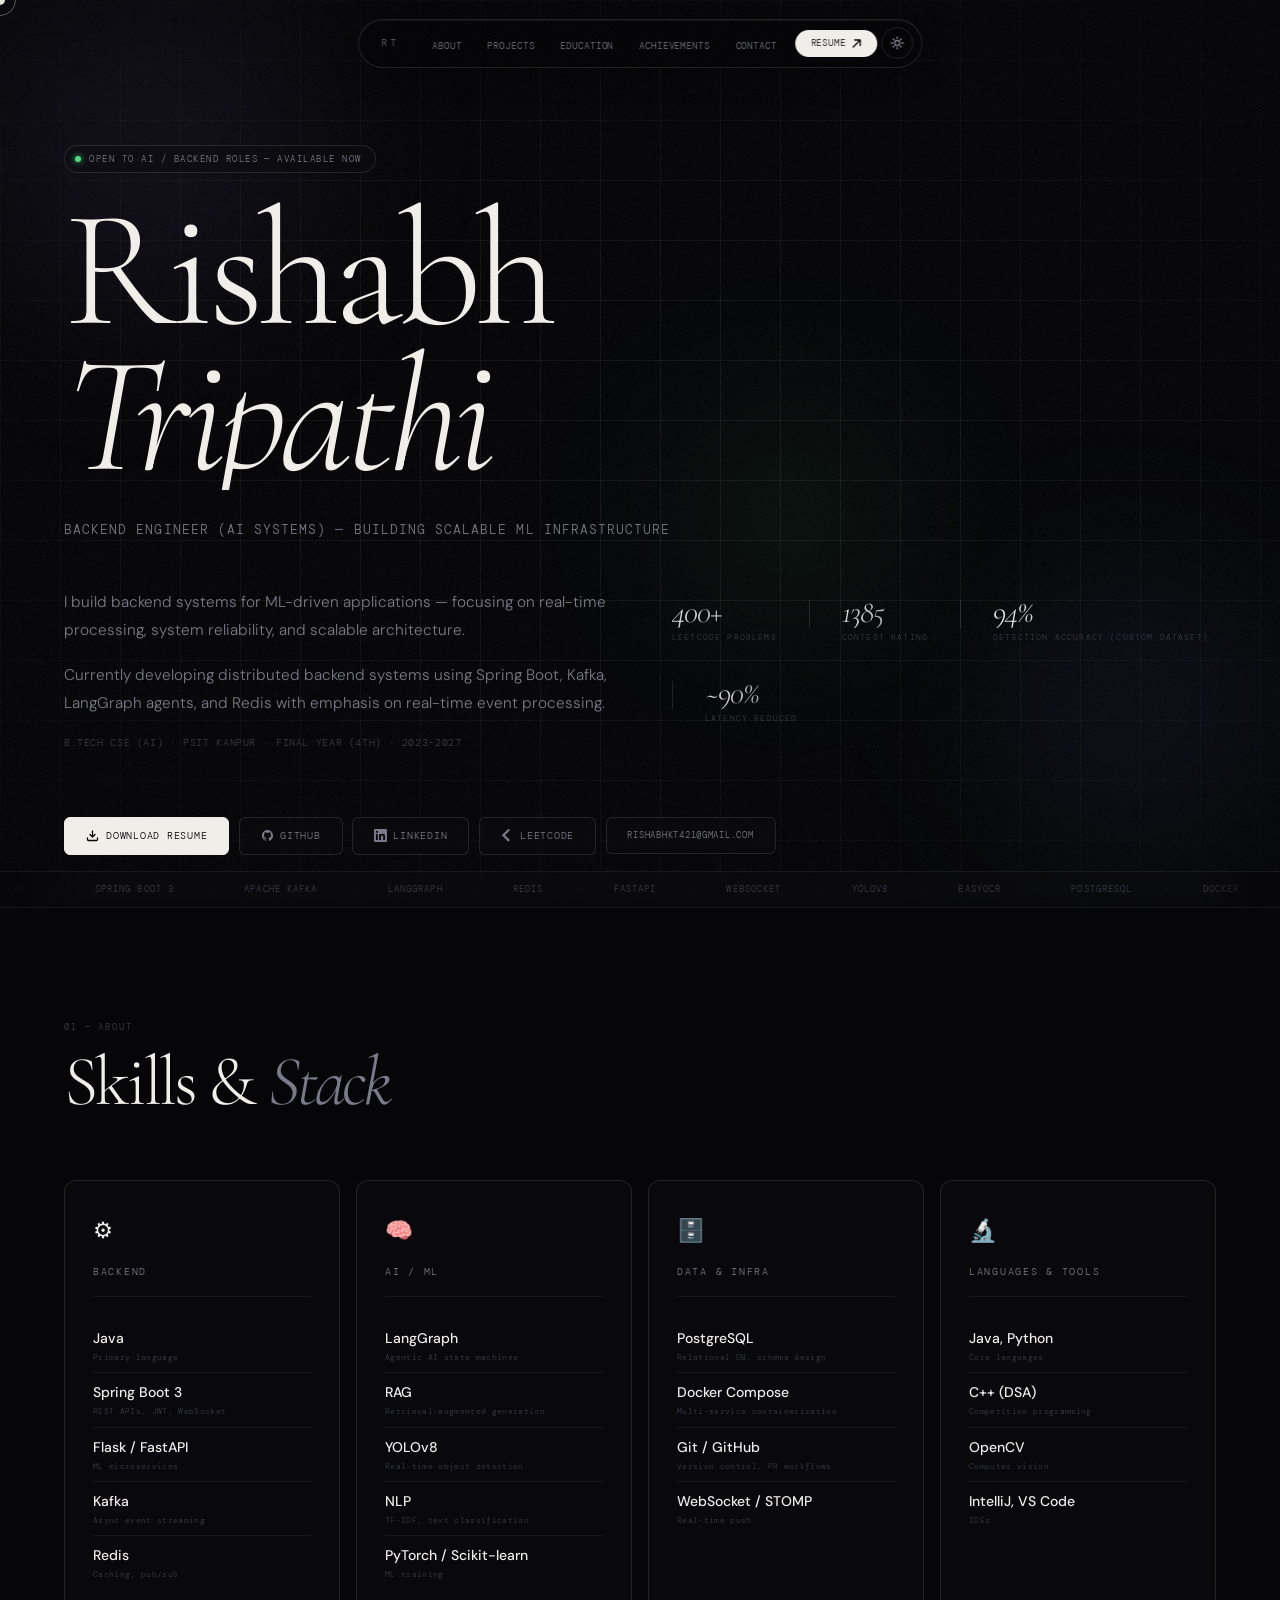
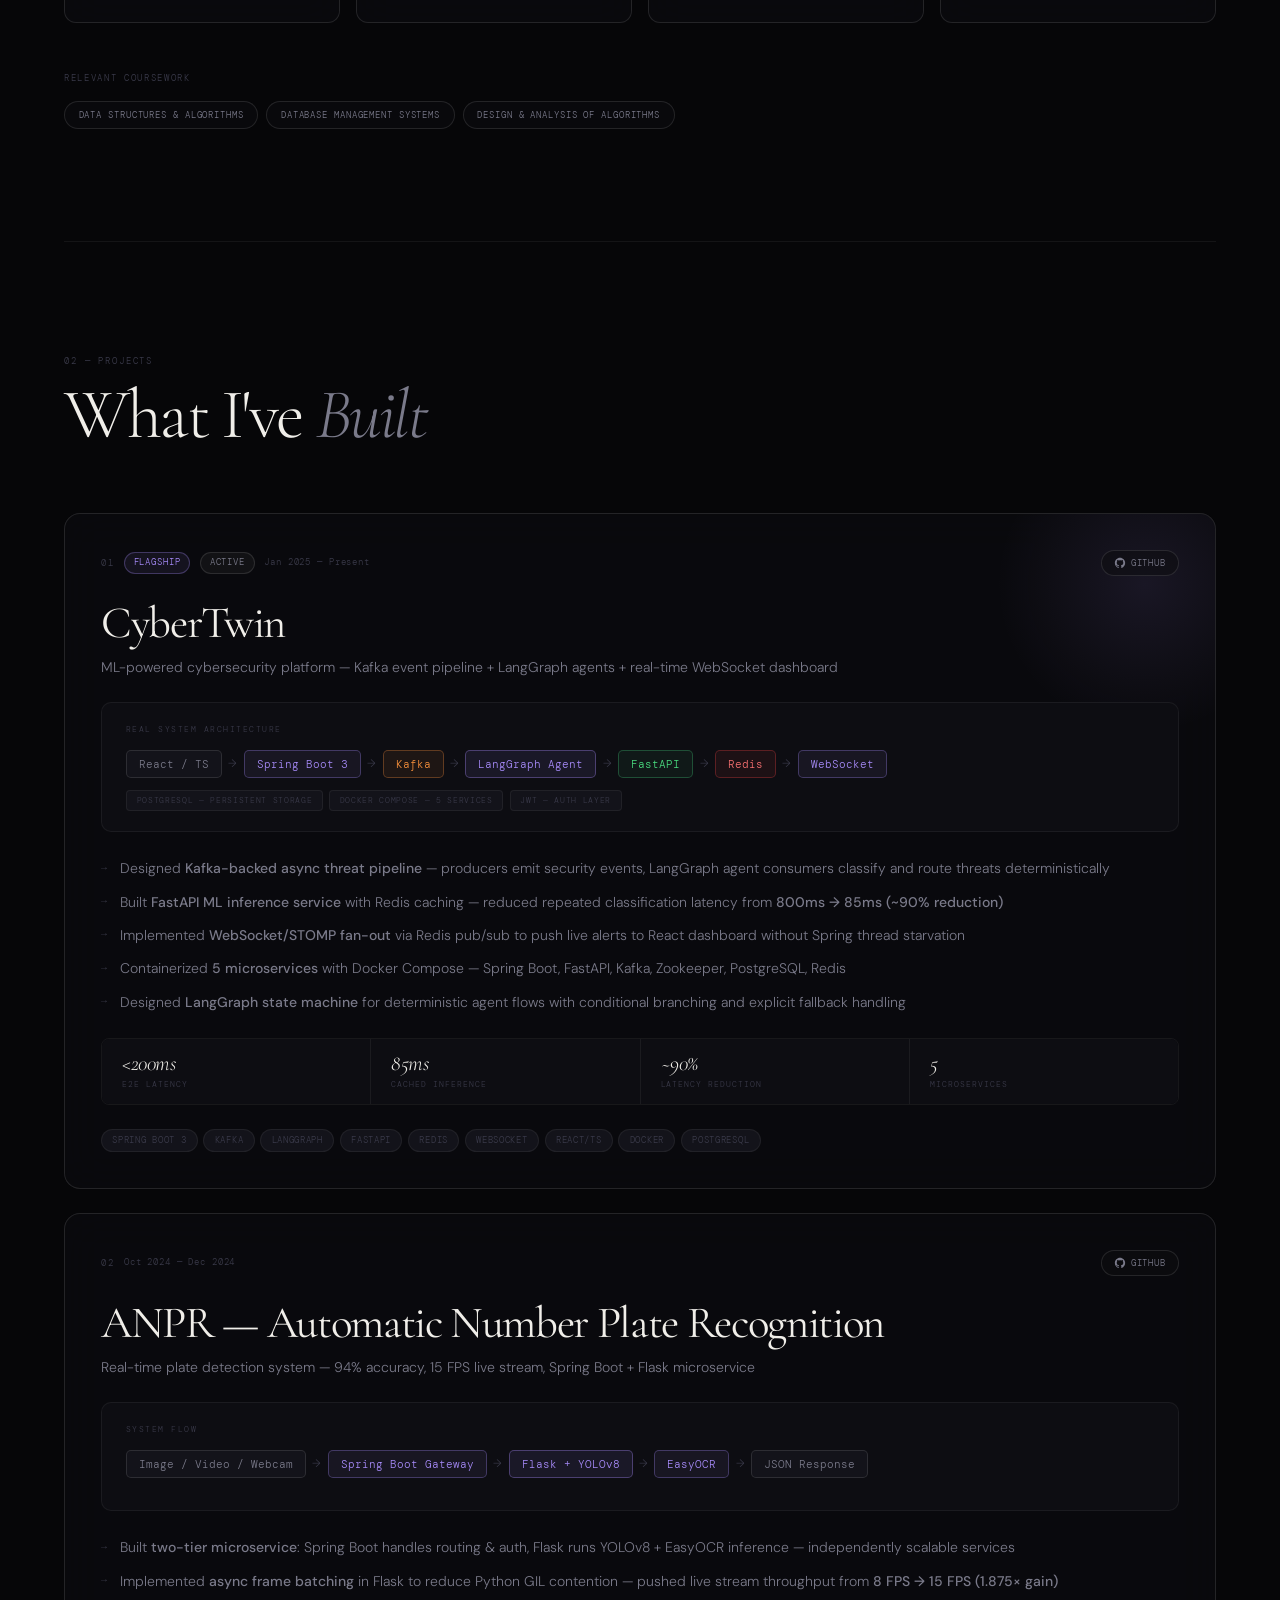
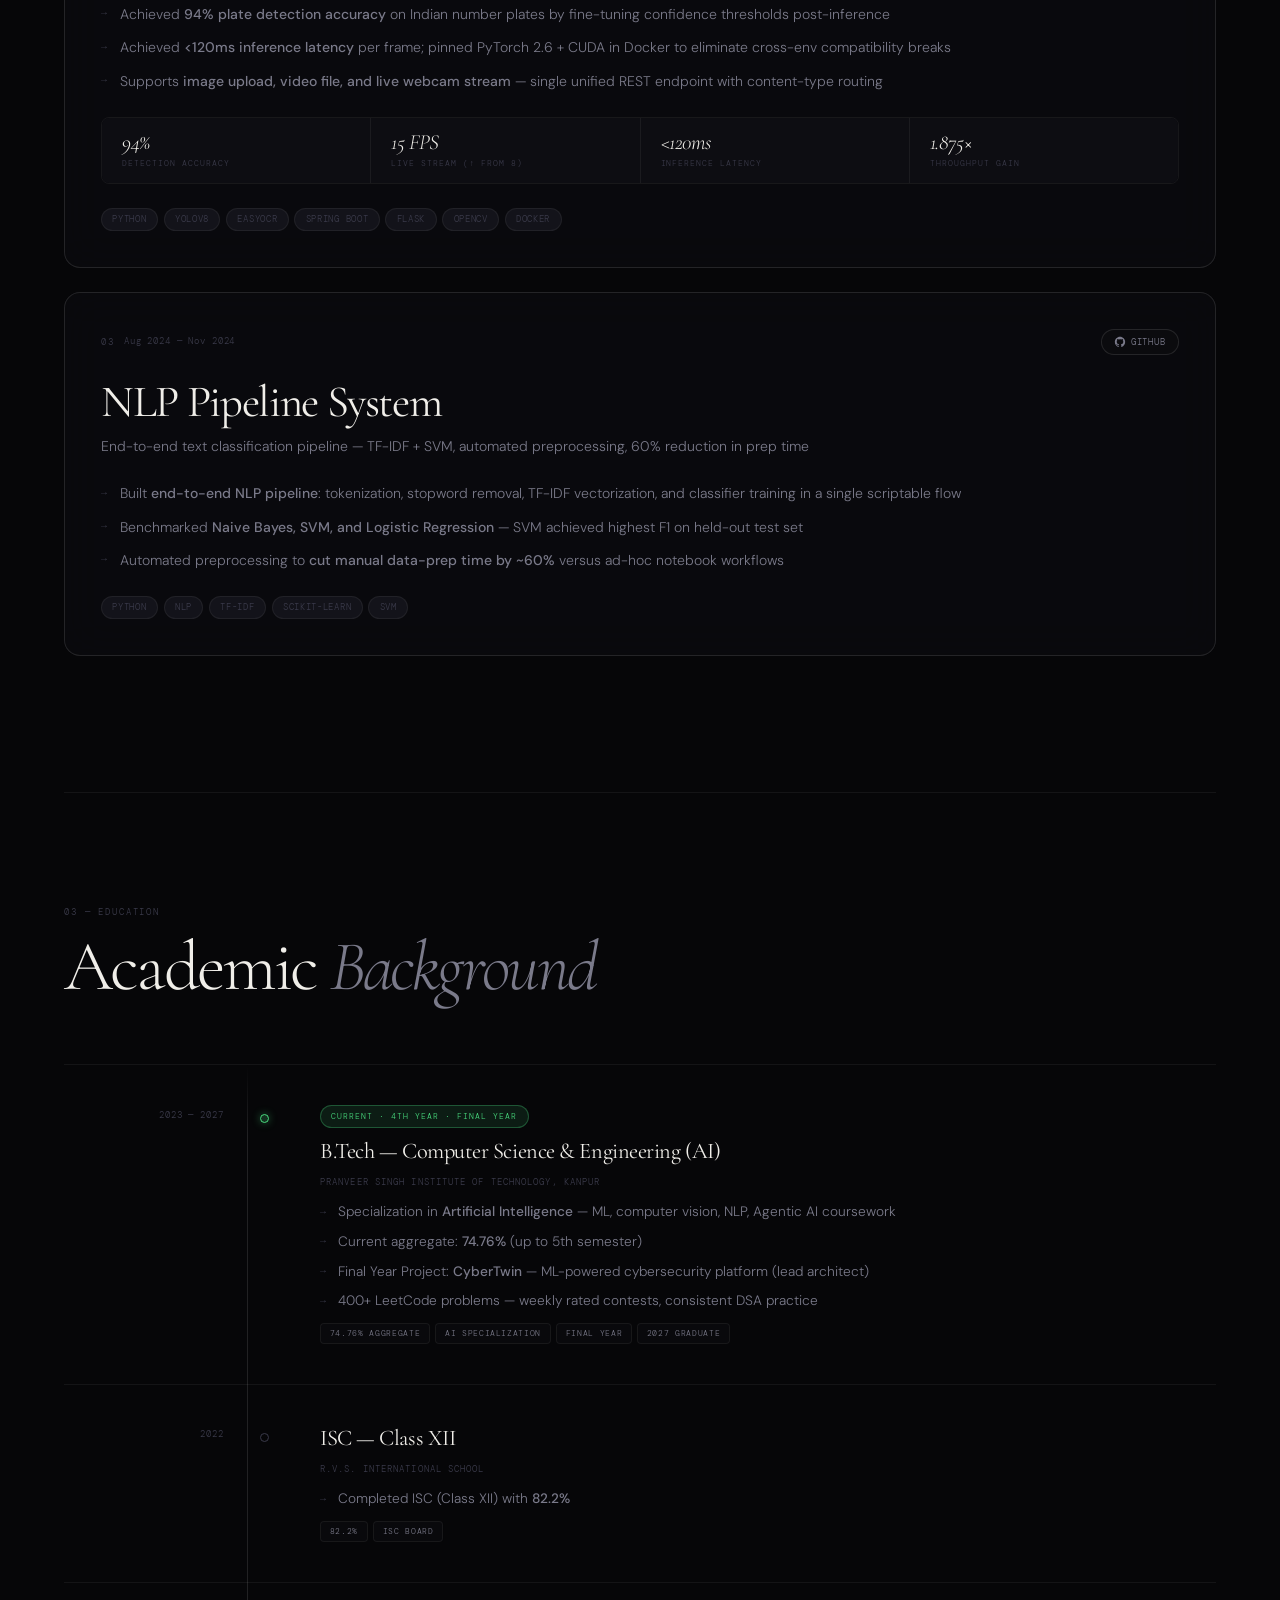
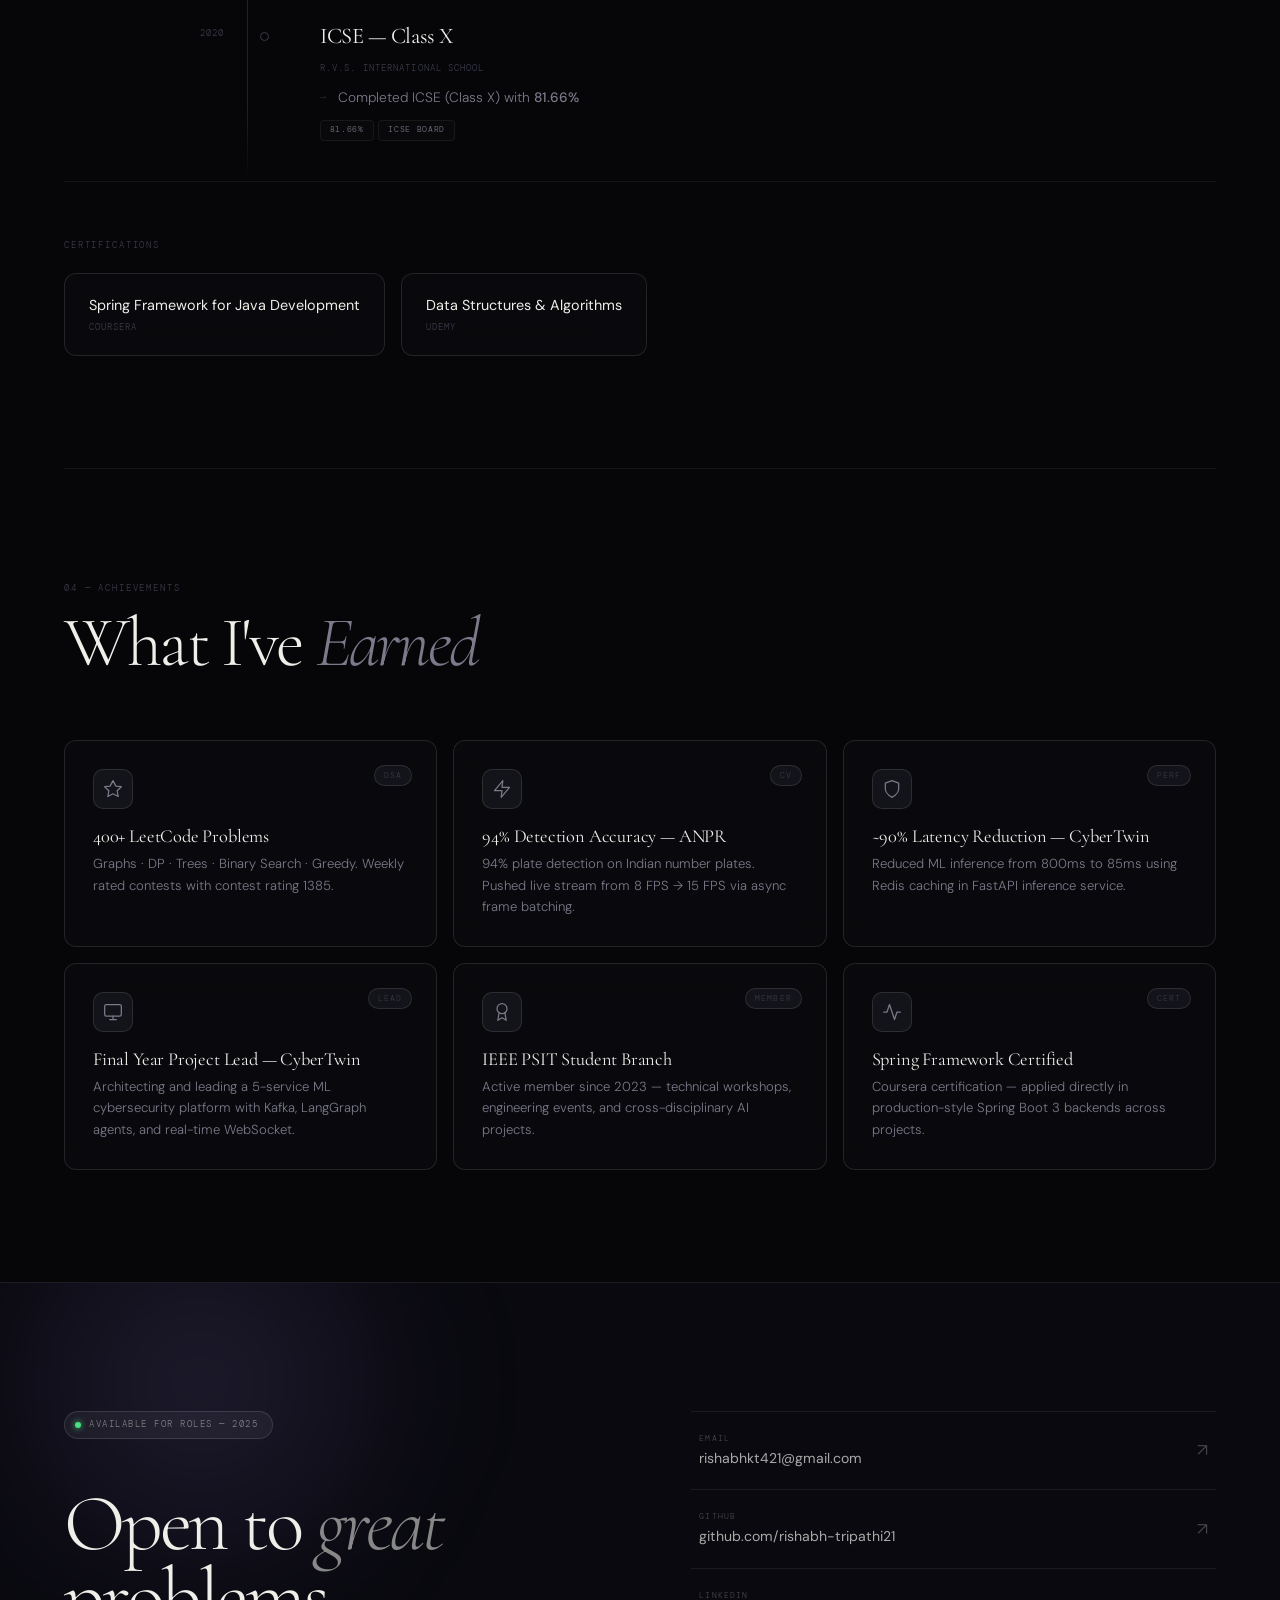
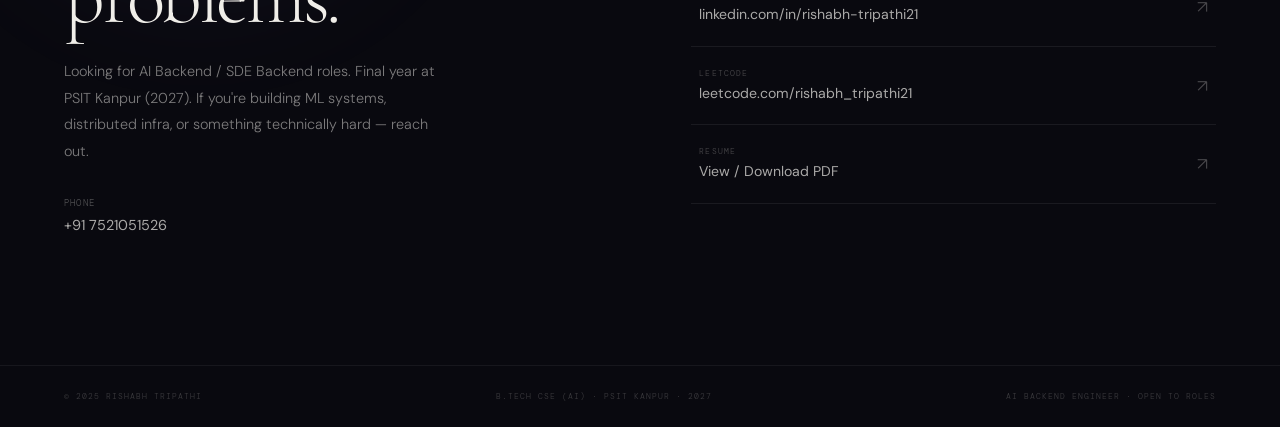
==== index.html @ 97be9368 "Add portfolio website files" ====
<!DOCTYPE html>
<html lang="en" data-theme="dark">
<head>
  <meta charset="UTF-8"/>
  <meta name="viewport" content="width=device-width, initial-scale=1.0"/>
  <meta name="description" content="Rishabh Tripathi — AI & Backend Engineer. Spring Boot · Kafka · LangGraph · Computer Vision. PSIT Kanpur 2027."/>
  <title>Rishabh Tripathi — AI Backend Engineer</title>
  <link rel="preconnect" href="https://fonts.googleapis.com"/>
  <link href="https://fonts.googleapis.com/css2?family=Cormorant+Garamond:ital,wght@0,300;0,400;0,600;1,300;1,400&family=DM+Mono:ital,wght@0,300;0,400;1,300&family=DM+Sans:wght@300;400;500&display=swap" rel="stylesheet"/>
  <script>
    const savedTheme = localStorage.getItem('rt-theme');
    if (savedTheme) {
      document.documentElement.dataset.theme = savedTheme;
    } else {
      document.documentElement.dataset.theme = 'dark';
    }
  </script>
  <link rel="stylesheet" href="style.css"/>
</head>
<body>

  <!-- CURSOR -->
  <div id="cursor"></div>
  <div id="cursor-trail"></div>

  <!-- PROGRESS -->
  <div id="prog"></div>

  <!-- NOISE OVERLAY -->
  <canvas id="noise" aria-hidden="true"></canvas>

  <!-- NAV -->
  <nav id="nav">
    <a href="#hero" class="nav-logo">RT</a>
    <ul class="nav-links">
      <li><a href="#about">About</a></li>
      <li><a href="#projects">Projects</a></li>
      <li><a href="#education">Education</a></li>
      <li><a href="#achievements">Achievements</a></li>
      <li><a href="#contact">Contact</a></li>
    </ul>
    <div class="nav-end">
      <a href="2301641520146_Rishabh_Tripathi.pdf" target="_blank" class="btn-resume">
        Resume
        <svg width="9" height="9" viewBox="0 0 9 9" fill="none"><path d="M1 8L8 1M8 1H2.5M8 1V6.5" stroke="currentColor" stroke-width="1.3" stroke-linecap="round"/></svg>
      </a>
      <button id="themeBtn" class="theme-btn" aria-label="Toggle theme">
        <svg class="sun" width="14" height="14" viewBox="0 0 14 14" fill="none"><circle cx="7" cy="7" r="2.5" stroke="currentColor" stroke-width="1.3"/><path d="M7 1v1.5M7 11.5V13M1 7h1.5M11.5 7H13M2.93 2.93l1.06 1.06M10.01 10.01l1.06 1.06M11.07 2.93l-1.06 1.06M3.99 10.01l-1.06 1.06" stroke="currentColor" stroke-width="1.3" stroke-linecap="round"/></svg>
        <svg class="moon" width="13" height="13" viewBox="0 0 13 13" fill="none"><path d="M11.5 7A5.5 5.5 0 1 1 6 1.5a4 4 0 0 0 5.5 5.5z" stroke="currentColor" stroke-width="1.3" stroke-linejoin="round"/></svg>
      </button>
      <button id="menuBtn" class="menu-btn" aria-label="Toggle menu" aria-expanded="false">
        <span class="bar"></span>
        <span class="bar"></span>
      </button>
    </div>
  </nav>

  <!-- MOBILE MENU OVERLAY -->
  <div id="mobileMenu" class="mobile-menu" aria-hidden="true">
    <div class="mm-inner">
      <a href="#about"        class="mm-link"><span class="mm-num">01</span>About</a>
      <a href="#projects"     class="mm-link"><span class="mm-num">02</span>Projects</a>
      <a href="#education"    class="mm-link"><span class="mm-num">03</span>Education</a>
      <a href="#achievements" class="mm-link"><span class="mm-num">04</span>Achievements</a>
      <a href="#contact"      class="mm-link"><span class="mm-num">05</span>Contact</a>
      <a href="2301641520146_Rishabh_Tripathi.pdf" target="_blank" class="mm-resume">
        Download Resume ↗
      </a>
    </div>
  </div>

  <!-- ══ HERO ══ -->
  <section id="hero">
    <div class="hero-bg-grid" aria-hidden="true"></div>
    <div class="hero-orb orb-1" aria-hidden="true"></div>
    <div class="hero-orb orb-2" aria-hidden="true"></div>
    <div class="hero-orb orb-3" aria-hidden="true"></div>

    <div class="hero-inner">
      <div class="hero-identity rv">
        <div class="avail-pill">
          <span class="avail-dot"></span>
          Open to AI / Backend roles — Available Now
        </div>
        <h1>
          <span class="h1-first">Rishabh</span>
          <em>Tripathi</em>
        </h1>
        <p class="hero-title-line">Backend Engineer (AI Systems) — Building Scalable ML Infrastructure</p>
      </div>

      <div class="hero-split rv">
        <div class="hero-statement-wrap">
          <p class="hero-statement">I build backend systems for ML-driven applications — focusing on real-time processing, system reliability, and scalable architecture.
          </p>
          <p class="hero-statement">Currently developing distributed backend systems using Spring Boot, Kafka, LangGraph agents, and Redis with emphasis on real-time event processing.</p>
          <p class="hero-statement muted">B.Tech CSE (AI) · PSIT Kanpur · Final Year (4th) · 2023–2027</p>
        </div>
        <div class="hero-proofs">
          <div class="proof-item rv" data-delay="0">
            <span class="proof-n" data-to="400" data-sfx="+">0</span>
            <span class="proof-l">LeetCode Problems</span>
          </div>
          <div class="proof-div"></div>
          <div class="proof-item rv" data-delay="80">
            <span class="proof-n">1385</span>
            <span class="proof-l">Contest Rating</span>
          </div>
          <div class="proof-div"></div>
          <div class="proof-item rv" data-delay="160">
            <span class="proof-n">94%</span>
            <span class="proof-l">Detection Accuracy (Custom Dataset)</span>
          </div>
          <div class="proof-div"></div>
          <div class="proof-item rv" data-delay="240">
            <span class="proof-n">~90%</span>
            <span class="proof-l">Latency Reduced</span>
          </div>
        </div>
      </div>

      <div class="hero-ctas rv">
        <a href="2301641520146_Rishabh_Tripathi.pdf" target="_blank" class="cta-solid">
          <svg width="13" height="13" viewBox="0 0 13 13" fill="none"><path d="M1.5 9v1.5a1 1 0 001 1h8a1 1 0 001-1V9M6.5 2v6M4 5.5l2.5 2.5 2.5-2.5" stroke="currentColor" stroke-width="1.3" stroke-linecap="round" stroke-linejoin="round"/></svg>
          Download Resume
        </a>
        <a href="https://github.com/rishabh-tripathi21" target="_blank" class="cta-outline">
          <svg width="13" height="13" viewBox="0 0 14 14" fill="currentColor"><path d="M7 1C3.686 1 1 3.686 1 7c0 2.655 1.722 4.907 4.11 5.7.3.055.41-.13.41-.29v-1.016c-1.668.362-2.018-.803-2.018-.803-.273-.693-.666-.877-.666-.877-.544-.373.04-.365.04-.365.602.042.918.618.918.618.535.916 1.403.651 1.745.498.054-.387.21-.652.38-.801-1.331-.151-2.73-.665-2.73-2.961 0-.654.234-1.188.617-1.607-.062-.151-.267-.76.058-1.585 0 0 .503-.161 1.648.614a5.74 5.74 0 011.5-.202c.509.003 1.021.069 1.5.202 1.145-.775 1.647-.614 1.647-.614.326.824.121 1.434.06 1.585.384.42.616.953.616 1.607 0 2.302-1.401 2.808-2.736 2.956.215.185.407.55.407 1.108v1.643c0 .16.108.348.413.289C11.279 11.905 13 9.654 13 7c0-3.314-2.686-6-6-6z"/></svg>
          GitHub
        </a>
        <a href="https://linkedin.com/in/rishabh-tripathi21" target="_blank" class="cta-outline">
          <svg width="13" height="13" viewBox="0 0 24 24" fill="currentColor"><path d="M20.447 20.452h-3.554v-5.569c0-1.328-.027-3.037-1.852-3.037-1.853 0-2.136 1.445-2.136 2.939v5.667H9.351V9h3.414v1.561h.046c.477-.9 1.637-1.85 3.37-1.85 3.601 0 4.267 2.37 4.267 5.455v6.286zM5.337 7.433a2.062 2.062 0 0 1-2.063-2.065 2.064 2.064 0 1 1 2.063 2.065zm1.782 13.019H3.555V9h3.564v11.452zM22.225 0H1.771C.792 0 0 .774 0 1.729v20.542C0 23.227.792 24 1.771 24h20.451C23.2 24 24 23.227 24 22.271V1.729C24 .774 23.2 0 22.222 0h.003z"/></svg>
          LinkedIn
        </a>
        <a href="https://leetcode.com/rishabh_tripathi" target="_blank" class="cta-outline">
          <svg width="13" height="13" viewBox="0 0 24 24" fill="currentColor"><path d="M13.483 0a1.3 1.3 0 0 0-.92.38L2.38 10.56a1.3 1.3 0 0 0 0 1.84l10.183 10.183a1.3 1.3 0 0 0 1.84 0l1.414-1.414a1.3 1.3 0 0 0 0-1.84L7.293 11.5l8.524-8.524a1.3 1.3 0 0 0 0-1.84L14.403.38A1.3 1.3 0 0 0 13.483 0z"/>
          </svg>
          LeetCode
        </a>
        <a href="mailto:rishabhkt421@gmail.com" class="cta-outline cta-email">rishabhkt421@gmail.com</a>
      </div>
    </div>

    <div class="marquee-wrap">
      <div class="marquee-inner">
        <span>Java</span><span class="dot">·</span><span>Spring Boot 3</span><span class="dot">·</span>
        <span>Apache Kafka</span><span class="dot">·</span><span>LangGraph</span><span class="dot">·</span>
        <span>Redis</span><span class="dot">·</span><span>FastAPI</span><span class="dot">·</span>
        <span>WebSocket</span><span class="dot">·</span><span>YOLOv8</span><span class="dot">·</span>
        <span>EasyOCR</span><span class="dot">·</span><span>PostgreSQL</span><span class="dot">·</span>
        <span>Docker</span><span class="dot">·</span><span>RAG</span><span class="dot">·</span>
        <span>NLP</span><span class="dot">·</span><span>OpenCV</span><span class="dot">·</span>
        <span>Python</span><span class="dot">·</span><span>JWT Auth</span><span class="dot">·</span>
        <!-- dupe -->
        <span>Java</span><span class="dot">·</span><span>Spring Boot 3</span><span class="dot">·</span>
        <span>Apache Kafka</span><span class="dot">·</span><span>LangGraph</span><span class="dot">·</span>
        <span>Redis</span><span class="dot">·</span><span>FastAPI</span><span class="dot">·</span>
        <span>WebSocket</span><span class="dot">·</span><span>YOLOv8</span><span class="dot">·</span>
        <span>EasyOCR</span><span class="dot">·</span><span>PostgreSQL</span><span class="dot">·</span>
        <span>Docker</span><span class="dot">·</span><span>RAG</span><span class="dot">·</span>
        <span>NLP</span><span class="dot">·</span><span>OpenCV</span><span class="dot">·</span>
        <span>Python</span><span class="dot">·</span><span>JWT Auth</span><span class="dot">·</span>
      </div>
    </div>
  </section>

  <!-- ══ ABOUT / SKILLS ══ -->
  <section id="about" class="sec">
    <div class="sec-head rv">
      <span class="sec-label">01 — About</span>
      <h2 class="sec-title">Skills &amp; <em>Stack</em></h2>
    </div>

    <div class="skills-grid">
      <div class="skill-card rv glass-card">
        <div class="skill-card-icon">⚙️</div>
        <div class="skill-card-head">Backend</div>
        <ul class="skill-card-list">
          <li><strong>Java</strong> <span>Primary language</span></li>
          <li><strong>Spring Boot 3</strong> <span>REST APIs, JWT, WebSocket</span></li>
          <li><strong>Flask / FastAPI</strong> <span>ML microservices</span></li>
          <li><strong>Kafka</strong> <span>Async event streaming</span></li>
          <li><strong>Redis</strong> <span>Caching, pub/sub</span></li>
        </ul>
      </div>

      <div class="skill-card rv glass-card">
        <div class="skill-card-icon">🧠</div>
        <div class="skill-card-head">AI / ML</div>
        <ul class="skill-card-list">
          <li><strong>LangGraph</strong> <span>Agentic AI state machines</span></li>
          <li><strong>RAG</strong> <span>Retrieval-augmented generation</span></li>
          <li><strong>YOLOv8</strong> <span>Real-time object detection</span></li>
          <li><strong>NLP</strong> <span>TF-IDF, text classification</span></li>
          <li><strong>PyTorch / Scikit-learn</strong> <span>ML training</span></li>
        </ul>
      </div>

      <div class="skill-card rv glass-card">
        <div class="skill-card-icon">🗄️</div>
        <div class="skill-card-head">Data & Infra</div>
        <ul class="skill-card-list">
          <li><strong>PostgreSQL</strong> <span>Relational DB, schema design</span></li>
          <li><strong>Docker Compose</strong> <span>Multi-service containerization</span></li>
          <li><strong>Git / GitHub</strong> <span>Version control, PR workflows</span></li>
          <li><strong>WebSocket / STOMP</strong> <span>Real-time push</span></li>
        </ul>
      </div>

      <div class="skill-card rv glass-card">
        <div class="skill-card-icon">🔬</div>
        <div class="skill-card-head">Languages & Tools</div>
        <ul class="skill-card-list">
          <li><strong>Java, Python</strong> <span>Core languages</span></li>
          <li><strong>C++ (DSA)</strong> <span>Competitive programming</span></li>
          <li><strong>OpenCV</strong> <span>Computer vision</span></li>
          <li><strong>IntelliJ, VS Code</strong> <span>IDEs</span></li>
        </ul>
      </div>
    </div>

    <div class="coursework-strip rv">
      <span class="cw-label">Relevant Coursework</span>
      <div class="cw-chips">
        <span class="cw-chip">Data Structures & Algorithms</span>
        <span class="cw-chip">Database Management Systems</span>
        <span class="cw-chip">Design & Analysis of Algorithms</span>
      </div>
    </div>
  </section>

  <div class="rule"></div>

  <!-- ══ PROJECTS ══ -->
  <section id="projects" class="sec">
    <div class="sec-head rv">
      <span class="sec-label">02 — Projects</span>
      <h2 class="sec-title">What I've <em>Built</em></h2>
    </div>

    <!-- FLAGSHIP: CyberTwin -->
    <div class="proj flagship rv glass-proj">
      <div class="proj-glow" aria-hidden="true"></div>
      <div class="proj-top">
        <div class="proj-meta">
          <span class="proj-idx">01</span>
          <span class="proj-tag flagship-tag">Flagship</span>
          <span class="proj-tag">Active</span>
          <span class="proj-year">Jan 2025 — Present</span>
        </div>
        <div class="proj-links">
          <a href="https://github.com/rishabh-tripathi21/CyberTwin" target="_blank" class="plink">
            <svg width="12" height="12" viewBox="0 0 14 14" fill="currentColor"><path d="M7 1C3.686 1 1 3.686 1 7c0 2.655 1.722 4.907 4.11 5.7.3.055.41-.13.41-.29v-1.016c-1.668.362-2.018-.803-2.018-.803-.273-.693-.666-.877-.666-.877-.544-.373.04-.365.04-.365.602.042.918.618.918.618.535.916 1.403.651 1.745.498.054-.387.21-.652.38-.801-1.331-.151-2.73-.665-2.73-2.961 0-.654.234-1.188.617-1.607-.062-.151-.267-.76.058-1.585 0 0 .503-.161 1.648.614a5.74 5.74 0 011.5-.202c.509.003 1.021.069 1.5.202 1.145-.775 1.647-.614 1.647-.614.326.824.121 1.434.06 1.585.384.42.616.953.616 1.607 0 2.302-1.401 2.808-2.736 2.956.215.185.407.55.407 1.108v1.643c0 .16.108.348.413.289C11.279 11.905 13 9.654 13 7c0-3.314-2.686-6-6-6z"/></svg>
            GitHub
          </a>
        </div>
      </div>
      <h3 class="proj-title">CyberTwin</h3>
      <p class="proj-sub">ML-powered cybersecurity platform — Kafka event pipeline + LangGraph agents + real-time WebSocket dashboard</p>

      <div class="arch-block">
        <span class="arch-label">Real System Architecture</span>
        <div class="arch-flow">
          <div class="arch-n">React / TS</div>
          <div class="arch-arr">→</div>
          <div class="arch-n hi">Spring Boot 3</div>
          <div class="arch-arr">→</div>
          <div class="arch-n hi arch-kafka">Kafka</div>
          <div class="arch-arr">→</div>
          <div class="arch-n hi arch-lang">LangGraph Agent</div>
          <div class="arch-arr">→</div>
          <div class="arch-n hi arch-fastapi">FastAPI</div>
          <div class="arch-arr">→</div>
          <div class="arch-n hi arch-redis">Redis</div>
          <div class="arch-arr">→</div>
          <div class="arch-n hi">WebSocket</div>
        </div>
        <div class="arch-sub-row">
          <span class="arch-sub-chip">PostgreSQL — persistent storage</span>
          <span class="arch-sub-chip">Docker Compose — 5 services</span>
          <span class="arch-sub-chip">JWT — auth layer</span>
        </div>
      </div>

      <div class="proj-body">
        <ul class="proj-bullets">
          <li>Designed <strong>Kafka-backed async threat pipeline</strong> — producers emit security events, LangGraph agent consumers classify and route threats deterministically</li>
          <li>Built <strong>FastAPI ML inference service</strong> with Redis caching — reduced repeated classification latency from <strong>800ms → 85ms (~90% reduction)</strong></li>
          <li>Implemented <strong>WebSocket/STOMP fan-out</strong> via Redis pub/sub to push live alerts to React dashboard without Spring thread starvation</li>
          <li>Containerized <strong>5 microservices</strong> with Docker Compose — Spring Boot, FastAPI, Kafka, Zookeeper, PostgreSQL, Redis</li>
          <li>Designed <strong>LangGraph state machine</strong> for deterministic agent flows with conditional branching and explicit fallback handling</li>
        </ul>

        <div class="metrics-row">
          <div class="m-item"><span class="m-v">&lt;200ms</span><span class="m-l">E2E latency</span></div>
          <div class="m-item"><span class="m-v">85ms</span><span class="m-l">Cached inference</span></div>
          <div class="m-item"><span class="m-v">~90%</span><span class="m-l">Latency reduction</span></div>
          <div class="m-item"><span class="m-v">5</span><span class="m-l">Microservices</span></div>
        </div>
      </div>

      <div class="chip-row">
        <span class="chip">Spring Boot 3</span><span class="chip">Kafka</span><span class="chip">LangGraph</span>
        <span class="chip">FastAPI</span><span class="chip">Redis</span><span class="chip">WebSocket</span>
        <span class="chip">React/TS</span><span class="chip">Docker</span><span class="chip">PostgreSQL</span>
      </div>
    </div>

    <!-- ANPR -->
    <div class="proj rv glass-proj">
      <div class="proj-top">
        <div class="proj-meta">
          <span class="proj-idx">02</span>
          <span class="proj-year">Oct 2024 — Dec 2024</span>
        </div>
        <div class="proj-links">
          <a href="https://github.com/rishabh-tripathi21/ANPR" target="_blank" class="plink">
            <svg width="12" height="12" viewBox="0 0 14 14" fill="currentColor"><path d="M7 1C3.686 1 1 3.686 1 7c0 2.655 1.722 4.907 4.11 5.7.3.055.41-.13.41-.29v-1.016c-1.668.362-2.018-.803-2.018-.803-.273-.693-.666-.877-.666-.877-.544-.373.04-.365.04-.365.602.042.918.618.918.618.535.916 1.403.651 1.745.498.054-.387.21-.652.38-.801-1.331-.151-2.73-.665-2.73-2.961 0-.654.234-1.188.617-1.607-.062-.151-.267-.76.058-1.585 0 0 .503-.161 1.648.614a5.74 5.74 0 011.5-.202c.509.003 1.021.069 1.5.202 1.145-.775 1.647-.614 1.647-.614.326.824.121 1.434.06 1.585.384.42.616.953.616 1.607 0 2.302-1.401 2.808-2.736 2.956.215.185.407.55.407 1.108v1.643c0 .16.108.348.413.289C11.279 11.905 13 9.654 13 7c0-3.314-2.686-6-6-6z"/></svg>
            GitHub
          </a>
        </div>
      </div>

      <h3 class="proj-title">ANPR — Automatic Number Plate Recognition</h3>
      <p class="proj-sub">Real-time plate detection system — 94% accuracy, 15 FPS live stream, Spring Boot + Flask microservice</p>

      <div class="arch-block">
        <span class="arch-label">System Flow</span>
        <div class="arch-flow">
          <div class="arch-n">Image / Video / Webcam</div>
          <div class="arch-arr">→</div>
          <div class="arch-n hi">Spring Boot Gateway</div>
          <div class="arch-arr">→</div>
          <div class="arch-n hi arch-lang">Flask + YOLOv8</div>
          <div class="arch-arr">→</div>
          <div class="arch-n hi">EasyOCR</div>
          <div class="arch-arr">→</div>
          <div class="arch-n">JSON Response</div>
        </div>
      </div>

      <div class="proj-body">
        <ul class="proj-bullets">
          <li>Built <strong>two-tier microservice</strong>: Spring Boot handles routing &amp; auth, Flask runs YOLOv8 + EasyOCR inference — independently scalable services</li>
          <li>Implemented <strong>async frame batching</strong> in Flask to reduce Python GIL contention — pushed live stream throughput from <strong>8 FPS → 15 FPS (1.875× gain)</strong></li>
          <li>Achieved <strong>94% plate detection accuracy</strong> on Indian number plates by fine-tuning confidence thresholds post-inference</li>
          <li>Achieved <strong>&lt;120ms inference latency</strong> per frame; pinned PyTorch 2.6 + CUDA in Docker to eliminate cross-env compatibility breaks</li>
          <li>Supports <strong>image upload, video file, and live webcam stream</strong> — single unified REST endpoint with content-type routing</li>
        </ul>

        <div class="metrics-row">
          <div class="m-item"><span class="m-v">94%</span><span class="m-l">Detection accuracy</span></div>
          <div class="m-item"><span class="m-v">15 FPS</span><span class="m-l">Live stream (↑ from 8)</span></div>
          <div class="m-item"><span class="m-v">&lt;120ms</span><span class="m-l">Inference latency</span></div>
          <div class="m-item"><span class="m-v">1.875×</span><span class="m-l">Throughput gain</span></div>
        </div>
      </div>

      <div class="chip-row">
        <span class="chip">Python</span><span class="chip">YOLOv8</span><span class="chip">EasyOCR</span>
        <span class="chip">Spring Boot</span><span class="chip">Flask</span><span class="chip">OpenCV</span><span class="chip">Docker</span>
      </div>
    </div>

    <!-- NLP Pipeline -->
    <div class="proj rv glass-proj">
      <div class="proj-top">
        <div class="proj-meta">
          <span class="proj-idx">03</span>
          <span class="proj-year">Aug 2024 — Nov 2024</span>
        </div>
        <div class="proj-links">
          <a href="https://github.com/rishabh-tripathi21/NLP-Pipeline-System" target="_blank" class="plink">
            <svg width="12" height="12" viewBox="0 0 14 14" fill="currentColor"><path d="M7 1C3.686 1 1 3.686 1 7c0 2.655 1.722 4.907 4.11 5.7.3.055.41-.13.41-.29v-1.016c-1.668.362-2.018-.803-2.018-.803-.273-.693-.666-.877-.666-.877-.544-.373.04-.365.04-.365.602.042.918.618.918.618.535.916 1.403.651 1.745.498.054-.387.21-.652.38-.801-1.331-.151-2.73-.665-2.73-2.961 0-.654.234-1.188.617-1.607-.062-.151-.267-.76.058-1.585 0 0 .503-.161 1.648.614a5.74 5.74 0 011.5-.202c.509.003 1.021.069 1.5.202 1.145-.775 1.647-.614 1.647-.614.326.824.121 1.434.06 1.585.384.42.616.953.616 1.607 0 2.302-1.401 2.808-2.736 2.956.215.185.407.55.407 1.108v1.643c0 .16.108.348.413.289C11.279 11.905 13 9.654 13 7c0-3.314-2.686-6-6-6z"/></svg>
            GitHub
          </a>
        </div>
      </div>

      <h3 class="proj-title">NLP Pipeline System</h3>
      <p class="proj-sub">End-to-end text classification pipeline — TF-IDF + SVM, automated preprocessing, 60% reduction in prep time</p>

      <div class="proj-body">
        <ul class="proj-bullets">
          <li>Built <strong>end-to-end NLP pipeline</strong>: tokenization, stopword removal, TF-IDF vectorization, and classifier training in a single scriptable flow</li>
          <li>Benchmarked <strong>Naive Bayes, SVM, and Logistic Regression</strong> — SVM achieved highest F1 on held-out test set</li>
          <li>Automated preprocessing to <strong>cut manual data-prep time by ~60%</strong> versus ad-hoc notebook workflows</li>
        </ul>
      </div>

      <div class="chip-row">
        <span class="chip">Python</span><span class="chip">NLP</span><span class="chip">TF-IDF</span>
        <span class="chip">Scikit-learn</span><span class="chip">SVM</span>
      </div>
    </div>
  </section>

  <div class="rule"></div>

  <!-- ══ EDUCATION ══ -->
  <section id="education" class="sec">
    <div class="sec-head rv">
      <span class="sec-label">03 — Education</span>
      <h2 class="sec-title">Academic <em>Background</em></h2>
    </div>

    <div class="tl">

      <!-- B.Tech -->
      <div class="tl-item rv">
        <div class="tl-left">
          <div class="tl-date">2023 — 2027</div>
          <div class="tl-dot active-dot"></div>
        </div>
        <div class="tl-right">
          <div class="tl-badge-row">
            <span class="tl-badge active-badge">Current · 4th Year · Final Year</span>
          </div>
          <div class="tl-role">B.Tech — Computer Science &amp; Engineering (AI)</div>
          <div class="tl-org">Pranveer Singh Institute of Technology, Kanpur</div>
          <ul class="tl-bullets">
            <li>Specialization in <strong>Artificial Intelligence</strong> — ML, computer vision, NLP, Agentic AI coursework</li>
            <li>Current aggregate: <strong>74.76%</strong> (up to 5th semester)</li>
            <li>Final Year Project: <strong>CyberTwin</strong> — ML-powered cybersecurity platform (lead architect)</li>
            <li>400+ LeetCode problems — weekly rated contests, consistent DSA practice</li>
          </ul>
          <div class="tl-outcomes">
            <span class="outcome">74.76% aggregate</span>
            <span class="outcome">AI specialization</span>
            <span class="outcome">Final Year</span>
            <span class="outcome">2027 Graduate</span>
          </div>
        </div>
      </div>

      <!-- ISC -->
      <div class="tl-item rv">
        <div class="tl-left">
          <div class="tl-date">2022</div>
          <div class="tl-dot"></div>
        </div>
        <div class="tl-right">
          <div class="tl-role">ISC — Class XII</div>
          <div class="tl-org">R.V.S. International School</div>
          <ul class="tl-bullets">
            <li>Completed ISC (Class XII) with <strong>82.2%</strong></li>
          </ul>
          <div class="tl-outcomes">
            <span class="outcome">82.2%</span>
            <span class="outcome">ISC Board</span>
          </div>
        </div>
      </div>

      <!-- ICSE -->
      <div class="tl-item rv">
        <div class="tl-left">
          <div class="tl-date">2020</div>
          <div class="tl-dot"></div>
        </div>
        <div class="tl-right">
          <div class="tl-role">ICSE — Class X</div>
          <div class="tl-org">R.V.S. International School</div>
          <ul class="tl-bullets">
            <li>Completed ICSE (Class X) with <strong>81.66%</strong></li>
          </ul>
          <div class="tl-outcomes">
            <span class="outcome">81.66%</span>
            <span class="outcome">ICSE Board</span>
          </div>
        </div>
      </div>
    </div>

    <!-- Certifications -->
    <div class="cert-strip rv">
      <span class="cert-label">Certifications</span>
      <div class="cert-list">
        <div class="cert-item glass-card">
          <span class="cert-name">Spring Framework for Java Development</span>
          <span class="cert-issuer">Coursera</span>
        </div>
        <div class="cert-item glass-card">
          <span class="cert-name">Data Structures &amp; Algorithms</span>
          <span class="cert-issuer">Udemy</span>
        </div>
      </div>
    </div>
  </section>

  <div class="rule"></div>

  <!-- ══ ACHIEVEMENTS ══ -->
  <section id="achievements" class="sec">
    <div class="sec-head rv">
      <span class="sec-label">04 — Achievements</span>
      <h2 class="sec-title">What I've <em>Earned</em></h2>
    </div>

    <div class="ach-grid">

      <div class="ach-card rv glass-card">
        <div class="ach-icon-wrap">
          <svg width="20" height="20" viewBox="0 0 24 24" fill="none" stroke="currentColor" stroke-width="1.5" stroke-linecap="round" stroke-linejoin="round"><path d="M12 2L8.5 8.5 2 9.27l5 4.87-1.18 6.88L12 17.77l6.18 3.25L17 14.14l5-4.87-6.5-.77L12 2z"/></svg>
        </div>
        <div class="ach-body">
          <div class="ach-title">400+ LeetCode Problems</div>
          <div class="ach-sub">Graphs · DP · Trees · Binary Search · Greedy. Weekly rated contests with contest rating 1385.</div>
        </div>
        <span class="ach-badge">DSA</span>
      </div>

      <div class="ach-card rv glass-card">
        <div class="ach-icon-wrap">
          <svg width="20" height="20" viewBox="0 0 24 24" fill="none" stroke="currentColor" stroke-width="1.5" stroke-linecap="round" stroke-linejoin="round"><path d="M13 2L3 14h9l-1 8 10-12h-9l1-8z"/></svg>
        </div>
        <div class="ach-body">
          <div class="ach-title">94% Detection Accuracy — ANPR</div>
          <div class="ach-sub">94% plate detection on Indian number plates. Pushed live stream from 8 FPS → 15 FPS via async frame batching.</div>
        </div>
        <span class="ach-badge">CV</span>
      </div>

      <div class="ach-card rv glass-card">
        <div class="ach-icon-wrap">
          <svg width="20" height="20" viewBox="0 0 24 24" fill="none" stroke="currentColor" stroke-width="1.5" stroke-linecap="round" stroke-linejoin="round"><path d="M12 22s8-4 8-10V5l-8-3-8 3v7c0 6 8 10 8 10z"/></svg>
        </div>
        <div class="ach-body">
          <div class="ach-title">~90% Latency Reduction — CyberTwin</div>
          <div class="ach-sub">Reduced ML inference from 800ms to 85ms using Redis caching in FastAPI inference service.</div>
        </div>
        <span class="ach-badge">Perf</span>
      </div>

      <div class="ach-card rv glass-card">
        <div class="ach-icon-wrap">
          <svg width="20" height="20" viewBox="0 0 24 24" fill="none" stroke="currentColor" stroke-width="1.5" stroke-linecap="round" stroke-linejoin="round"><rect x="2" y="3" width="20" height="14" rx="2"/><path d="M8 21h8M12 17v4"/></svg>
        </div>
        <div class="ach-body">
          <div class="ach-title">Final Year Project Lead — CyberTwin</div>
          <div class="ach-sub">Architecting and leading a 5-service ML cybersecurity platform with Kafka, LangGraph agents, and real-time WebSocket.</div>
        </div>
        <span class="ach-badge">Lead</span>
      </div>

      <div class="ach-card rv glass-card">
        <div class="ach-icon-wrap">
          <svg width="20" height="20" viewBox="0 0 24 24" fill="none" stroke="currentColor" stroke-width="1.5" stroke-linecap="round" stroke-linejoin="round"><circle cx="12" cy="8" r="6"/><path d="M15.477 12.89L17 22l-5-3-5 3 1.523-9.11"/></svg>
        </div>
        <div class="ach-body">
          <div class="ach-title">IEEE PSIT Student Branch</div>
          <div class="ach-sub">Active member since 2023 — technical workshops, engineering events, and cross-disciplinary AI projects.</div>
        </div>
        <span class="ach-badge">Member</span>
      </div>

      <div class="ach-card rv glass-card">
        <div class="ach-icon-wrap">
          <svg width="20" height="20" viewBox="0 0 24 24" fill="none" stroke="currentColor" stroke-width="1.5" stroke-linecap="round" stroke-linejoin="round"><path d="M22 12h-4l-3 9L9 3l-3 9H2"/></svg>
        </div>
        <div class="ach-body">
          <div class="ach-title">Spring Framework Certified</div>
          <div class="ach-sub">Coursera certification — applied directly in production-style Spring Boot 3 backends across projects.</div>
        </div>
        <span class="ach-badge">Cert</span>
      </div>

    </div>
  </section>

  <!-- ══ CONTACT ══ -->
  <section id="contact" class="contact-sec">
    <div class="contact-orb" aria-hidden="true"></div>
    <div class="contact-inner">
      <div class="contact-left rv">
        <div class="avail-pill light">
          <span class="avail-dot"></span>
          Available for roles — 2025
        </div>
        <h2 class="contact-hed">Open to <em>great</em><br>problems.</h2>
        <p class="contact-sub">Looking for AI Backend / SDE Backend roles. Final year at PSIT Kanpur (2027). If you're building ML systems, distributed infra, or something technically hard — reach out.</p>
        <div class="contact-phone">
          <span class="cl-t">Phone</span>
          <span class="cl-v">+91 7521051526</span>
        </div>
      </div>
      <div class="contact-right rv">
        <a class="cl" href="mailto:rishabhkt421@gmail.com">
          <div><span class="cl-t">Email</span><span class="cl-v">rishabhkt421@gmail.com</span></div>
          <span class="cl-arr">↗</span>
        </a>
        <a class="cl" href="https://github.com/rishabh-tripathi21" target="_blank">
          <div><span class="cl-t">GitHub</span><span class="cl-v">github.com/rishabh-tripathi21</span></div>
          <span class="cl-arr">↗</span>
        </a>
        <a class="cl" href="https://linkedin.com/in/rishabh-tripathi21" target="_blank">
          <div><span class="cl-t">LinkedIn</span><span class="cl-v">linkedin.com/in/rishabh-tripathi21</span></div>
          <span class="cl-arr">↗</span>
        </a>
        <a class="cl" href="https://leetcode.com/rishabh_tripathi21" target="_blank">
          <div><span class="cl-t">LeetCode</span><span class="cl-v">leetcode.com/rishabh_tripathi21</span></div>
          <span class="cl-arr">↗</span>
        </a>
        <a class="cl" href="2301641520146_Rishabh_Tripathi.pdf" target="_blank">
          <div><span class="cl-t">Resume</span><span class="cl-v">View / Download PDF</span></div>
          <span class="cl-arr">↗</span>
        </a>
      </div>
    </div>
  </section>

  <footer>
    <span>© 2025 Rishabh Tripathi</span>
    <span>B.Tech CSE (AI) · PSIT Kanpur · 2027</span>
    <span>AI Backend Engineer · Open to roles</span>
  </footer>

  <script src="main.js"></script>

</body>
</html>
---- style.css ----
/* ═══════════════════════════════════════════════
   TOKENS — Dark (default)
═══════════════════════════════════════════════ */
:root {
  --bg:        #060608;
  --bg-2:      #0d0d12;
  --bg-3:      #13131a;
  --bg-4:      #1a1a24;
  --border:    rgba(255,255,255,.06);
  --border2:   rgba(255,255,255,.11);
  --border3:   rgba(255,255,255,.18);
  --ink:       #f0eee9;
  --ink2:      #7a7a8a;
  --ink3:      #3a3a4a;
  --green:     #4ade80;
  --blue:      #60a5fa;
  --violet:    #a78bfa;
  --glass:     rgba(6,6,8,.72);
  --glass2:    rgba(13,13,18,.55);
  --glass3:    rgba(255,255,255,.04);
  --glow-g:    rgba(74,222,128,.12);
  --glow-b:    rgba(96,165,250,.10);
  --glow-v:    rgba(167,139,250,.10);

  --serif: 'Cormorant Garamond', Georgia, serif;
  --sans:  'DM Sans', system-ui, sans-serif;
  --mono:  'DM Mono', 'Courier New', monospace;

  --ease: cubic-bezier(.16,1,.3,1);
  --fast: cubic-bezier(.4,0,.2,1);
  --spring: cubic-bezier(.34,1.56,.64,1);
}

[data-theme="light"] {
  --bg:        #f4f2ee;
  --bg-2:      #eceae5;
  --bg-3:      #e5e3de;
  --bg-4:      #dedad4;
  --border:    rgba(0,0,0,.06);
  --border2:   rgba(0,0,0,.11);
  --border3:   rgba(0,0,0,.18);
  --ink:       #0a0a0f;
  --ink2:      #5a5a6a;
  --ink3:      #aaaabc;
  --glass:     rgba(244,242,238,.78);
  --glass2:    rgba(236,234,229,.6);
  --glass3:    rgba(0,0,0,.03);
  --glow-g:    rgba(74,222,128,.07);
  --glow-b:    rgba(96,165,250,.07);
  --glow-v:    rgba(167,139,250,.07);
}

/* ═══════════════════════════════════════════════
   BASE
═══════════════════════════════════════════════ */
*, *::before, *::after { box-sizing: border-box; margin: 0; padding: 0; }

html {
  scroll-behavior: smooth;
  font-size: 16px;
  -webkit-font-smoothing: antialiased;
  -moz-osx-font-smoothing: grayscale;
}

body {
  background: var(--bg);
  color: var(--ink);
  font-family: var(--sans);
  font-weight: 300;
  line-height: 1.6;
  overflow-x: hidden;
  transition: background .5s var(--fast), color .5s var(--fast);
  cursor: none;
}

a { text-decoration: none; color: inherit; }
ul { list-style: none; }
button { font-family: inherit; cursor: none; border: none; background: none; }
strong { font-weight: 500; }

/* ═══════════════════════════════════════════════
   CUSTOM CURSOR
   Dark mode: white dot, mix-blend-mode difference
   Light mode: dark dot, inverts to white on dark
═══════════════════════════════════════════════ */
#cursor {
  position: fixed; top: 0; left: 0;
  width: 10px; height: 10px; border-radius: 50%;
  background: var(--ink);
  pointer-events: none; z-index: 9999;
  transform: translate(-50%, -50%);
  transition: width .2s var(--ease), height .2s var(--ease),
              background .4s, transform .15s var(--ease);
  mix-blend-mode: difference;
}

#cursor-trail {
  position: fixed; top: 0; left: 0;
  width: 32px; height: 32px; border-radius: 50%;
  border: 1px solid var(--ink);
  pointer-events: none; z-index: 9998;
  transform: translate(-50%, -50%);
  transition: transform .12s var(--ease), width .3s var(--ease),
              height .3s var(--ease), opacity .3s, border-color .4s;
  opacity: .35;
}

/* Light mode: cursor must be WHITE for mix-blend-mode difference to invert.
   White on light bg (#f4f2ee) → near-black inversion (visible dot).
   White on dark element → light inversion (text inverts to white). */
[data-theme="light"] #cursor {
  background: #ffffff;
  mix-blend-mode: difference;
}
[data-theme="light"] #cursor-trail {
  border-color: rgba(255,255,255,.55);
  opacity: .5;
}

body:has(a:hover) #cursor,
body:has(button:hover) #cursor {
  width: 20px; height: 20px;
}

/* ═══════════════════════════════════════════════
   NOISE CANVAS
═══════════════════════════════════════════════ */
#noise {
  position: fixed; inset: 0;
  width: 100%; height: 100%;
  pointer-events: none; z-index: 0;
  opacity: .025;
}

/* ═══════════════════════════════════════════════
   SCROLL PROGRESS
═══════════════════════════════════════════════ */
#prog {
  position: fixed; top: 0; left: 0;
  height: 1.5px; width: 0%;
  background: linear-gradient(90deg, var(--green), var(--blue), var(--violet));
  z-index: 999; pointer-events: none;
}

/* ═══════════════════════════════════════════════
   NAV
═══════════════════════════════════════════════ */
nav {
  position: fixed; top: 1.2rem; left: 50%; transform: translateX(-50%);
  z-index: 500;
  display: flex; align-items: center; gap: 0;
  background: var(--glass);
  border: 1px solid var(--border2);
  border-radius: 999px;
  padding: .45rem .45rem .45rem 1.4rem;
  backdrop-filter: blur(28px) saturate(180%);
  -webkit-backdrop-filter: blur(28px) saturate(180%);
  box-shadow: 0 4px 32px rgba(0,0,0,.28), 0 1px 0 rgba(255,255,255,.05) inset;
  opacity: 0;
  transition: opacity .5s, box-shadow .3s, background .45s, border-color .45s;
  white-space: nowrap;
}
nav.vis { opacity: 1; }
nav.sc {
  box-shadow: 0 8px 48px rgba(0,0,0,.4),
              0 1px 0 rgba(255,255,255,.05) inset,
              0 0 0 1px var(--border3);
}

.nav-logo {
  font-family: var(--mono); font-size: .62rem;
  letter-spacing: .22em; text-transform: uppercase;
  color: var(--ink); opacity: .4;
  margin-right: 1.4rem; transition: opacity .25s;
}
.nav-logo:hover { opacity: 1; }

.nav-links { display: flex; gap: .1rem; }
.nav-links a {
  font-family: var(--mono); font-size: .57rem;
  letter-spacing: .1em; text-transform: uppercase;
  color: var(--ink2); padding: .36rem .75rem; border-radius: 999px;
  transition: all .22s var(--fast);
}
.nav-links a:hover { color: var(--ink); background: var(--glass3); }
.nav-links a.active { background: var(--ink); color: var(--bg); }

.nav-end { display: flex; align-items: center; gap: .3rem; margin-left: .4rem; }

.btn-resume {
  display: flex; align-items: center; gap: .4rem;
  font-family: var(--mono); font-size: .57rem;
  letter-spacing: .1em; text-transform: uppercase;
  padding: .38rem .95rem; border-radius: 999px;
  background: var(--ink); color: var(--bg);
  transition: opacity .2s, transform .25s var(--spring);
}
.btn-resume:hover { opacity: .85; transform: scale(1.03); }

.theme-btn {
  width: 32px; height: 32px; border-radius: 50%;
  border: 1px solid var(--border2);
  display: flex; align-items: center; justify-content: center;
  color: var(--ink2); position: relative;
  transition: background .2s, color .2s, transform .3s var(--spring);
}
.theme-btn:hover { background: var(--bg-3); color: var(--ink); transform: rotate(20deg); }
.sun, .moon {
  position: absolute;
  transition: opacity .3s, transform .5s var(--ease);
}
.sun  { opacity: 1; transform: rotate(0deg); }
.moon { opacity: 0; transform: rotate(-70deg); }
[data-theme="light"] .sun  { opacity: 0; transform: rotate(70deg); }
[data-theme="light"] .moon { opacity: 1; transform: rotate(0deg); }

/* ═══════════════════════════════════════════════
   HERO
═══════════════════════════════════════════════ */
#hero {
  min-height: 100vh;
  display: flex; flex-direction: column;
  position: relative; overflow: hidden;
  padding: 0 5vw;
}

.hero-bg-grid {
  position: absolute; inset: 0; z-index: 0;
  background-image:
    linear-gradient(var(--border) 1px, transparent 1px),
    linear-gradient(90deg, var(--border) 1px, transparent 1px);
  background-size: 60px 60px;
  mask-image: radial-gradient(ellipse 80% 70% at 50% 50%, black 30%, transparent 100%);
}

.hero-orb {
  position: absolute; border-radius: 50%;
  filter: blur(80px); pointer-events: none; z-index: 0;
}
.orb-1 {
  width: 500px; height: 500px;
  background: radial-gradient(circle, var(--glow-v) 0%, transparent 70%);
  top: -100px; left: -100px;
  animation: orbFloat1 12s ease-in-out infinite;
}
.orb-2 {
  width: 400px; height: 400px;
  background: radial-gradient(circle, var(--glow-b) 0%, transparent 70%);
  bottom: 0; right: -50px;
  animation: orbFloat2 15s ease-in-out infinite;
}
.orb-3 {
  width: 300px; height: 300px;
  background: radial-gradient(circle, var(--glow-g) 0%, transparent 70%);
  top: 40%; left: 50%;
  animation: orbFloat3 10s ease-in-out infinite;
}

@keyframes orbFloat1 {
  0%,100% { transform: translate(0,0) scale(1); }
  50% { transform: translate(60px, 40px) scale(1.08); }
}
@keyframes orbFloat2 {
  0%,100% { transform: translate(0,0) scale(1); }
  50% { transform: translate(-40px, -60px) scale(1.05); }
}
@keyframes orbFloat3 {
  0%,100% { transform: translate(0,0) scale(1); }
  33% { transform: translate(-80px, 30px) scale(0.9); }
  66% { transform: translate(50px, -40px) scale(1.1); }
}

.hero-inner {
  position: relative; z-index: 1;
  display: flex; flex-direction: column;
  padding-top: 9rem; gap: 3rem;
  flex: 1;
}

/* AVAILABILITY PILL */
.avail-pill {
  display: inline-flex; align-items: center; gap: .55rem;
  font-family: var(--mono); font-size: .58rem;
  letter-spacing: .16em; text-transform: uppercase;
  color: var(--ink2); margin-bottom: 1.5rem;
  padding: .35rem .85rem .35rem .6rem;
  border: 1px solid var(--border2);
  border-radius: 999px;
  background: var(--glass2);
  backdrop-filter: blur(12px);
  width: fit-content;
}
.avail-pill.light {
  color: rgba(240,238,233,.45);
  border-color: rgba(255,255,255,.12);
  background: rgba(255,255,255,.05);
}
.avail-dot {
  width: 6px; height: 6px; border-radius: 50%;
  background: var(--green);
  box-shadow: 0 0 6px var(--green);
  animation: blink 2.5s ease-in-out infinite;
  flex-shrink: 0;
}
@keyframes blink {
  0%,100% { opacity: 1; box-shadow: 0 0 6px var(--green); }
  50% { opacity: .4; box-shadow: 0 0 2px var(--green); }
}

/* HERO HEADING */
.hero-identity h1 {
  font-family: var(--serif);
  font-size: clamp(5rem, 13vw, 11rem);
  font-weight: 300; letter-spacing: -.04em; line-height: .88;
  margin-bottom: 1.8rem;
}
.h1-first { display: block; }
#hero h1 em {
  font-style: italic; display: block;
  background: linear-gradient(135deg, var(--ink) 40%, var(--ink2));
  -webkit-background-clip: text; -webkit-text-fill-color: transparent;
  background-clip: text;
}

.hero-title-line {
  font-family: var(--mono); font-size: clamp(.68rem, 1.1vw, .82rem);
  letter-spacing: .08em; text-transform: uppercase;
  color: var(--ink2);
}

/* HERO SPLIT */
.hero-split {
  display: grid; grid-template-columns: 1fr 1fr;
  gap: 4rem; align-items: start;
}

.hero-statement {
  font-size: clamp(.92rem, 1.2vw, 1.05rem);
  font-weight: 300; line-height: 1.85;
  color: var(--ink2); margin-bottom: 1rem;
}
.hero-statement.muted {
  font-family: var(--mono); font-size: .65rem;
  letter-spacing: .06em; color: var(--ink3);
  text-transform: uppercase;
}

/* HERO PROOFS */
.hero-proofs {
  display: flex; align-items: flex-start; gap: 2rem; flex-wrap: wrap;
  padding-top: .5rem;
}
.proof-item { display: flex; flex-direction: column; gap: .22rem; }
.proof-n {
  font-family: var(--serif); font-style: italic;
  font-size: 2rem; letter-spacing: -.03em; line-height: 1;
  background: linear-gradient(135deg, var(--ink) 0%, var(--ink2));
  -webkit-background-clip: text; -webkit-text-fill-color: transparent;
  background-clip: text;
}
.proof-l {
  font-family: var(--mono); font-size: .52rem;
  letter-spacing: .14em; text-transform: uppercase; color: var(--ink3);
}
.proof-div { width: 1px; height: 28px; background: var(--border2); flex-shrink: 0; margin-top: .3rem; }

/* HERO CTAs */
.hero-ctas {
  display: flex; align-items: center; gap: .6rem; flex-wrap: wrap;
}

.cta-solid {
  display: inline-flex; align-items: center; gap: .45rem;
  font-family: var(--mono); font-size: .6rem;
  letter-spacing: .08em; text-transform: uppercase;
  padding: .65rem 1.3rem; border-radius: 6px;
  background: var(--ink); color: var(--bg);
  border: 1px solid var(--ink);
  transition: opacity .2s, transform .3s var(--spring), box-shadow .3s;
}
.cta-solid:hover {
  opacity: .88; transform: translateY(-2px);
  box-shadow: 0 8px 24px rgba(0,0,0,.25);
}

.cta-outline {
  display: inline-flex; align-items: center; gap: .4rem;
  font-family: var(--mono); font-size: .6rem;
  letter-spacing: .08em; text-transform: uppercase;
  padding: .65rem 1.3rem; border-radius: 6px;
  background: var(--glass2); color: var(--ink2);
  border: 1px solid var(--border2);
  backdrop-filter: blur(12px);
  transition: all .25s var(--fast);
}
.cta-outline:hover {
  color: var(--ink); border-color: var(--border3);
  background: var(--glass3); transform: translateY(-2px);
  box-shadow: 0 6px 18px rgba(0,0,0,.15);
}

.cta-email { font-size: .58rem; }

/* MARQUEE */
.marquee-wrap {
  position: relative; z-index: 1;
  overflow: hidden;
  border-top: 1px solid var(--border);
  border-bottom: 1px solid var(--border);
  padding: .65rem 0;
  margin: 0 -5vw;
  margin-top: 1rem;
  background: var(--glass2);
  backdrop-filter: blur(8px);
}
.marquee-wrap::before,
.marquee-wrap::after {
  content: ''; position: absolute; top: 0; bottom: 0; width: 80px; z-index: 2;
}
.marquee-wrap::before { left: 0; background: linear-gradient(90deg, var(--bg), transparent); }
.marquee-wrap::after  { right: 0; background: linear-gradient(-90deg, var(--bg), transparent); }

.marquee-inner {
  display: flex; gap: 2rem; white-space: nowrap;
  animation: marquee 30s linear infinite;
  width: max-content;
}
.marquee-inner span {
  font-family: var(--mono); font-size: .58rem;
  letter-spacing: .12em; text-transform: uppercase; color: var(--ink3);
}
.marquee-inner .dot { color: var(--ink3); opacity: .4; }

@keyframes marquee {
  from { transform: translateX(0); }
  to   { transform: translateX(-50%); }
}

/* ═══════════════════════════════════════════════
   SECTIONS
═══════════════════════════════════════════════ */
.sec {
  padding: 7rem 5vw;
  position: relative; z-index: 1;
}

.sec-head {
  margin-bottom: 4rem;
}
.sec-label {
  font-family: var(--mono); font-size: .58rem;
  letter-spacing: .2em; text-transform: uppercase;
  color: var(--ink3); display: block; margin-bottom: .85rem;
}
.sec-title {
  font-family: var(--serif); font-weight: 300;
  font-size: clamp(2.8rem, 5.5vw, 4.5rem);
  letter-spacing: -.04em; line-height: .95;
}
.sec-title em { font-style: italic; color: var(--ink2); }

.rule {
  height: 1px; background: var(--border);
  margin: 0 5vw; position: relative; z-index: 1;
}

/* ═══════════════════════════════════════════════
   GLASS CARD UTILITY
═══════════════════════════════════════════════ */
.glass-card {
  background: var(--glass2);
  border: 1px solid var(--border2);
  backdrop-filter: blur(20px) saturate(160%);
  -webkit-backdrop-filter: blur(20px) saturate(160%);
  border-radius: 12px;
  transition: border-color .25s, background .25s, transform .3s var(--spring), box-shadow .3s;
}
.glass-card:hover {
  border-color: var(--border3);
  background: var(--glass3);
  transform: translateY(-3px);
  box-shadow: 0 12px 40px rgba(0,0,0,.2);
}

/* ═══════════════════════════════════════════════
   SKILLS / ABOUT
═══════════════════════════════════════════════ */
.skills-grid {
  display: grid; grid-template-columns: repeat(4, 1fr);
  gap: 1rem; margin-bottom: 3rem;
}

.skill-card {
  padding: 2rem 1.75rem;
}

.skill-card-icon { font-size: 1.4rem; margin-bottom: 1rem; }

.skill-card-head {
  font-family: var(--mono); font-size: .6rem;
  letter-spacing: .18em; text-transform: uppercase;
  color: var(--ink2); margin-bottom: 1.4rem;
  padding-bottom: 1rem; border-bottom: 1px solid var(--border);
}

.skill-card-list { display: flex; flex-direction: column; gap: 0; }
.skill-card-list li {
  display: flex; flex-direction: column; gap: .1rem;
  padding: .5rem 0; border-bottom: 1px solid var(--border);
}
.skill-card-list li:last-child { border-bottom: none; }
.skill-card-list li strong { font-size: .875rem; font-weight: 500; }
.skill-card-list li span {
  font-family: var(--mono); font-size: .52rem;
  color: var(--ink3); letter-spacing: .04em;
}

.coursework-strip { margin-top: 1rem; }
.cw-label {
  font-family: var(--mono); font-size: .58rem;
  letter-spacing: .18em; text-transform: uppercase;
  color: var(--ink3); display: block; margin-bottom: 1rem;
}
.cw-chips { display: flex; flex-wrap: wrap; gap: .5rem; }
.cw-chip {
  font-family: var(--mono); font-size: .56rem;
  letter-spacing: .1em; text-transform: uppercase;
  padding: .35rem .85rem;
  border: 1px solid var(--border2);
  border-radius: 999px;
  color: var(--ink2);
  background: var(--glass2);
  backdrop-filter: blur(10px);
  transition: all .2s;
}
.cw-chip:hover { border-color: var(--border3); color: var(--ink); }

/* ═══════════════════════════════════════════════
   PROJECTS
═══════════════════════════════════════════════ */
.glass-proj {
  background: var(--glass2);
  border: 1px solid var(--border2);
  backdrop-filter: blur(20px) saturate(160%);
  -webkit-backdrop-filter: blur(20px) saturate(160%);
  border-radius: 16px;
  margin-bottom: 1.5rem;
  transition: border-color .3s, box-shadow .3s, transform .35s var(--ease);
  position: relative; overflow: hidden;
}
.glass-proj:hover {
  border-color: var(--border3);
  box-shadow: 0 16px 60px rgba(0,0,0,.22);
  transform: translateY(-2px);
}

.proj-glow {
  position: absolute; top: -80px; right: -80px;
  width: 300px; height: 300px; border-radius: 50%;
  background: radial-gradient(circle, var(--glow-v) 0%, transparent 70%);
  pointer-events: none; z-index: 0;
  transition: opacity .4s;
}
.glass-proj:hover .proj-glow { opacity: 1.5; }

.proj {
  padding: 2.25rem;
}

.proj-top {
  display: flex; justify-content: space-between; align-items: center;
  margin-bottom: 1.4rem; position: relative; z-index: 1;
}
.proj-meta { display: flex; align-items: center; gap: .6rem; flex-wrap: wrap; }
.proj-idx {
  font-family: var(--mono); font-size: .56rem;
  letter-spacing: .18em; color: var(--ink3);
}
.proj-tag {
  font-family: var(--mono); font-size: .54rem;
  letter-spacing: .1em; text-transform: uppercase;
  padding: .18rem .55rem;
  border: 1px solid var(--border2);
  border-radius: 999px; color: var(--ink2);
  background: var(--glass3);
}
.flagship-tag {
  border-color: rgba(167,139,250,.3);
  color: var(--violet);
  background: rgba(167,139,250,.08);
}
.proj-year {
  font-family: var(--mono); font-size: .54rem;
  letter-spacing: .1em; color: var(--ink3);
}
.proj-links { display: flex; gap: .4rem; }
.plink {
  font-family: var(--mono); font-size: .56rem;
  letter-spacing: .1em; text-transform: uppercase;
  padding: .3rem .75rem;
  border: 1px solid var(--border2); border-radius: 999px;
  color: var(--ink2); display: flex; align-items: center; gap: .3rem;
  background: var(--glass2);
  transition: all .22s var(--fast);
}
.plink:hover { border-color: var(--border3); color: var(--ink); transform: translateY(-1px); }
.plink.demo {
  background: rgba(74,222,128,.08);
  border-color: rgba(74,222,128,.25);
  color: var(--green);
}

.proj-title {
  font-family: var(--serif); font-weight: 400;
  font-size: clamp(1.8rem, 3.5vw, 2.8rem);
  letter-spacing: -.03em; line-height: 1.1;
  margin-bottom: .5rem; position: relative; z-index: 1;
}
.proj-sub {
  font-size: .875rem; font-weight: 300;
  color: var(--ink2); margin-bottom: 1.5rem;
  position: relative; z-index: 1;
}

/* ARCH BLOCK */
.arch-block {
  margin: 1.5rem 0;
  padding: 1.25rem 1.5rem;
  border: 1px solid var(--border);
  border-radius: 10px;
  background: var(--bg-2);
  position: relative; z-index: 1;
}
.arch-label {
  font-family: var(--mono); font-size: .52rem;
  letter-spacing: .18em; text-transform: uppercase;
  color: var(--ink3); display: block; margin-bottom: .85rem;
}
.arch-flow {
  display: flex; align-items: center; gap: .4rem; flex-wrap: wrap;
  margin-bottom: .75rem;
}
.arch-n {
  font-family: var(--mono); font-size: .68rem;
  padding: .28rem .75rem; border-radius: 5px;
  border: 1px solid var(--border2);
  background: var(--bg-3); color: var(--ink2);
  transition: all .2s;
}
.arch-n.hi {
  border-color: rgba(167,139,250,.3);
  background: rgba(167,139,250,.07);
  color: var(--violet);
}
/* Accent variants for different services */
.arch-n.arch-kafka {
  border-color: rgba(251,146,60,.3);
  background: rgba(251,146,60,.07);
  color: #fb923c;
}
.arch-n.arch-lang {
  border-color: rgba(167,139,250,.35);
  background: rgba(167,139,250,.09);
  color: var(--violet);
}
.arch-n.arch-redis {
  border-color: rgba(239,68,68,.3);
  background: rgba(239,68,68,.07);
  color: #f87171;
}
.arch-n.arch-fastapi {
  border-color: rgba(74,222,128,.28);
  background: rgba(74,222,128,.06);
  color: var(--green);
}
.arch-arr { color: var(--ink3); font-size: .7rem; flex-shrink: 0; }

/* Sub row below arch flow */
.arch-sub-row {
  display: flex; flex-wrap: wrap; gap: .4rem; margin-top: .5rem;
}
.arch-sub-chip {
  font-family: var(--mono); font-size: .52rem;
  letter-spacing: .08em; text-transform: uppercase;
  padding: .18rem .6rem; border-radius: 4px;
  border: 1px solid var(--border); color: var(--ink3);
  background: var(--bg-3);
}

/* PROJ BODY */
.proj-body { position: relative; z-index: 1; margin-bottom: 1.5rem; }
.proj-bullets {
  display: flex; flex-direction: column; gap: .55rem;
  margin-bottom: 1.5rem;
}
.proj-bullets li {
  font-size: .875rem; font-weight: 300; line-height: 1.75;
  color: var(--ink2); padding-left: 1.2rem; position: relative;
}
.proj-bullets li::before {
  content: '→'; position: absolute; left: 0;
  font-family: var(--mono); font-size: .62rem; color: var(--ink3);
  top: .15rem;
}

.metrics-row {
  display: flex; gap: 0; flex-wrap: wrap;
  border: 1px solid var(--border);
  border-radius: 8px; overflow: hidden;
}
.m-item {
  display: flex; flex-direction: column; gap: .2rem;
  padding: .85rem 1.25rem; flex: 1; min-width: 100px;
  border-right: 1px solid var(--border);
  background: var(--bg-2);
}
.m-item:last-child { border-right: none; }
.m-v {
  font-family: var(--serif); font-style: italic;
  font-size: 1.35rem; letter-spacing: -.02em; line-height: 1;
}
.m-l {
  font-family: var(--mono); font-size: .52rem;
  letter-spacing: .12em; text-transform: uppercase; color: var(--ink3);
}

/* CHIPS */
.chip-row { display: flex; flex-wrap: wrap; gap: .35rem; position: relative; z-index: 1; }
.chip {
  font-family: var(--mono); font-size: .54rem;
  letter-spacing: .08em; text-transform: uppercase;
  padding: .22rem .65rem;
  border: 1px solid var(--border);
  border-radius: 999px; color: var(--ink3);
  background: var(--bg-3);
  transition: all .2s;
}
.chip:hover { border-color: var(--border2); color: var(--ink2); }

/* ═══════════════════════════════════════════════
   TIMELINE / EDUCATION
═══════════════════════════════════════════════ */
.tl { position: relative; padding-left: 200px; }
.tl::before {
  content: ''; position: absolute;
  left: 183px; top: 0; bottom: 0;
  width: 1px;
  background: linear-gradient(to bottom, transparent, var(--border2) 10%, var(--border2) 90%, transparent);
}

.tl-item {
  display: grid; grid-template-columns: 200px 1fr;
  margin-left: -200px; gap: 3.5rem;
  padding: 2.5rem 0; border-bottom: 1px solid var(--border);
  transition: padding-right .3s var(--ease);
}
.tl-item:first-child { border-top: 1px solid var(--border); }
.tl-item:hover { padding-right: .5rem; }

.tl-left { text-align: right; padding-right: 2.5rem; position: relative; }
.tl-date {
  font-family: var(--mono); font-size: .58rem;
  letter-spacing: .1em; color: var(--ink3);
  padding-top: .2rem; line-height: 1.5;
}
.tl-dot {
  position: absolute; right: -5px; top: calc(.2rem + 5px);
  width: 9px; height: 9px; border-radius: 50%;
  border: 1.5px solid var(--ink3); background: var(--bg);
  transition: background .3s, transform .4s var(--spring), border-color .3s, box-shadow .3s;
}
.tl-dot.active-dot {
  border-color: var(--green);
  background: rgba(74,222,128,.2);
  box-shadow: 0 0 8px rgba(74,222,128,.4);
}
.tl-item:hover .tl-dot {
  background: var(--green); border-color: var(--green);
  transform: scale(1.5);
  box-shadow: 0 0 12px var(--green);
}

.tl-right { display: flex; flex-direction: column; gap: .65rem; }

/* Badge row in education */
.tl-badge-row { display: flex; gap: .4rem; flex-wrap: wrap; }
.tl-badge {
  display: inline-block;
  font-family: var(--mono); font-size: .52rem;
  letter-spacing: .12em; text-transform: uppercase;
  padding: .22rem .65rem; border-radius: 999px;
  background: var(--glass2); color: var(--ink2);
  border: 1px solid var(--border2);
}
.active-badge {
  background: rgba(74,222,128,.1);
  border-color: rgba(74,222,128,.3);
  color: var(--green);
}

.tl-role {
  font-family: var(--serif); font-weight: 400;
  font-size: 1.4rem; letter-spacing: -.02em; line-height: 1.2;
}
.tl-org {
  font-family: var(--mono); font-size: .57rem;
  letter-spacing: .12em; text-transform: uppercase; color: var(--ink3);
}
.tl-bullets { display: flex; flex-direction: column; gap: .38rem; }
.tl-bullets li {
  font-size: .855rem; font-weight: 300;
  line-height: 1.72; color: var(--ink2);
  padding-left: 1.1rem; position: relative;
}
.tl-bullets li::before {
  content: '→'; position: absolute; left: 0;
  font-family: var(--mono); font-size: .62rem; color: var(--ink3); top: .15rem;
}
.tl-outcomes { display: flex; flex-wrap: wrap; gap: .3rem; }
.outcome {
  font-family: var(--mono); font-size: .52rem;
  letter-spacing: .08em; text-transform: uppercase;
  padding: .18rem .55rem;
  background: var(--glass2); color: var(--ink2);
  border-radius: 4px; border: 1px solid var(--border);
  backdrop-filter: blur(8px);
}

/* CERTIFICATIONS */
.cert-strip { margin-top: 3.5rem; }
.cert-label {
  font-family: var(--mono); font-size: .58rem;
  letter-spacing: .2em; text-transform: uppercase;
  color: var(--ink3); display: block; margin-bottom: 1.25rem;
}
.cert-list { display: flex; gap: 1rem; flex-wrap: wrap; }
.cert-item {
  padding: 1.25rem 1.5rem;
  display: flex; flex-direction: column; gap: .3rem;
  min-width: 220px;
}
.cert-name { font-size: .9rem; font-weight: 400; }
.cert-issuer {
  font-family: var(--mono); font-size: .54rem;
  letter-spacing: .12em; text-transform: uppercase; color: var(--ink3);
}

/* ═══════════════════════════════════════════════
   ACHIEVEMENTS GRID
═══════════════════════════════════════════════ */
.ach-grid {
  display: grid; grid-template-columns: repeat(3, 1fr);
  gap: 1rem;
}

.ach-card {
  padding: 1.75rem;
  display: flex; flex-direction: column; gap: 1rem;
  position: relative;
}

.ach-icon-wrap {
  width: 40px; height: 40px; border-radius: 10px;
  background: var(--bg-3); border: 1px solid var(--border2);
  display: flex; align-items: center; justify-content: center;
  color: var(--ink2); flex-shrink: 0;
  transition: background .25s, border-color .25s, color .25s;
}
.ach-card:hover .ach-icon-wrap {
  background: rgba(167,139,250,.1);
  border-color: rgba(167,139,250,.3);
  color: var(--violet);
}

.ach-body { display: flex; flex-direction: column; gap: .35rem; flex: 1; }
.ach-title {
  font-family: var(--serif); font-size: 1.15rem;
  font-weight: 400; letter-spacing: -.01em; line-height: 1.2;
}
.ach-sub {
  font-size: .82rem; font-weight: 300;
  line-height: 1.65; color: var(--ink2);
}

.ach-badge {
  position: absolute; top: 1.5rem; right: 1.5rem;
  font-family: var(--mono); font-size: .5rem;
  letter-spacing: .14em; text-transform: uppercase;
  padding: .18rem .55rem; border-radius: 999px;
  border: 1px solid var(--border2); color: var(--ink3);
  background: var(--bg-3);
}

/* ═══════════════════════════════════════════════
   CONTACT
═══════════════════════════════════════════════ */
.contact-sec {
  background: #09090f;
  padding: 8rem 5vw;
  position: relative; overflow: hidden;
  border-top: 1px solid rgba(255,255,255,.08);
  color: #f0eee9;
}

[data-theme="light"] .contact-sec {
  background: #0f0f18;
  color: #f0eee9;
}

.contact-orb {
  position: absolute; width: 600px; height: 600px;
  border-radius: 50%; top: -200px; left: -100px;
  background: radial-gradient(circle, rgba(167,139,250,.15) 0%, transparent 60%);
  filter: blur(60px); pointer-events: none;
  animation: orbFloat1 14s ease-in-out infinite;
}

.contact-inner {
  display: grid; grid-template-columns: 1fr 1fr;
  gap: 8vw; align-items: start; position: relative; z-index: 1;
}
.contact-left { display: flex; flex-direction: column; gap: 1.5rem; }
.contact-hed {
  font-family: var(--serif); font-weight: 300;
  font-size: clamp(3rem, 6.5vw, 5rem);
  letter-spacing: -.04em; line-height: .92;
  color: #f0eee9;
}
.contact-hed em { font-style: italic; color: rgba(240,238,233,.55); }
.contact-sub {
  font-size: .9rem; font-weight: 300;
  color: rgba(240,238,233,.5); line-height: 1.85; max-width: 380px;
}
.contact-phone {
  display: flex; flex-direction: column; gap: .2rem;
  margin-top: .5rem;
}
.contact-phone .cl-t {
  font-family: var(--mono); font-size: .54rem;
  letter-spacing: .14em; text-transform: uppercase;
  color: rgba(240,238,233,.3);
}
.contact-phone .cl-v { font-size: .9rem; font-weight: 400; color: rgba(240,238,233,.7); }

.contact-right { display: flex; flex-direction: column; position: relative; z-index: 1; }
.cl {
  display: flex; align-items: center; justify-content: space-between;
  padding: 1.25rem .5rem; border-bottom: 1px solid rgba(255,255,255,.07);
  color: rgba(240,238,233,.7); transition: all .3s var(--ease);
  position: relative; overflow: hidden;
}
.cl:first-child { border-top: 1px solid rgba(255,255,255,.07); }
.cl::before {
  content: ''; position: absolute; inset: 0;
  background: rgba(255,255,255,.04);
  transform: scaleX(0); transform-origin: left;
  transition: transform .4s var(--ease);
  border-radius: 8px;
}
.cl:hover { padding-left: 1rem; padding-right: 1rem; color: #f0eee9; }
.cl:hover::before { transform: scaleX(1); }
.cl > div { display: flex; flex-direction: column; gap: .1rem; position: relative; z-index: 1; }
.cl-t {
  font-family: var(--mono); font-size: .52rem;
  letter-spacing: .14em; text-transform: uppercase;
  color: rgba(240,238,233,.28); transition: color .25s;
}
.cl:hover .cl-t { color: rgba(240,238,233,.5); }
.cl-v { font-size: .88rem; font-weight: 400; }
.cl-arr {
  font-size: 1.1rem; color: rgba(240,238,233,.28);
  position: relative; z-index: 1;
  transition: transform .35s var(--spring), color .25s; flex-shrink: 0;
}
.cl:hover .cl-arr { transform: translate(4px,-4px); color: #f0eee9; }

/* ═══════════════════════════════════════════════
   FOOTER
═══════════════════════════════════════════════ */
footer {
  background: #09090f;
  border-top: 1px solid rgba(255,255,255,.06);
  padding: 1.5rem 5vw;
  display: flex; justify-content: space-between;
  align-items: center; flex-wrap: wrap; gap: .5rem;
  position: relative; z-index: 1;
}
[data-theme="light"] footer { background: #0f0f18; }
footer span {
  font-family: var(--mono); font-size: .52rem;
  letter-spacing: .12em; text-transform: uppercase;
  color: rgba(240,238,233,.22);
}

/* ═══════════════════════════════════════════════
   SCROLL REVEAL
═══════════════════════════════════════════════ */
.rv {
  opacity: 0; transform: translateY(28px);
  transition: opacity .85s var(--ease), transform .85s var(--ease);
}
.rv.in { opacity: 1; transform: none; }

/* ═══════════════════════════════════════════════
   RESPONSIVE
═══════════════════════════════════════════════ */
@media (max-width: 1200px) {
  .skills-grid { grid-template-columns: repeat(2, 1fr); }
  .ach-grid { grid-template-columns: repeat(2, 1fr); }
}

@media (max-width: 1000px) {
  .hero-split { grid-template-columns: 1fr; gap: 2rem; }
  .contact-inner { grid-template-columns: 1fr; gap: 3.5rem; }
}

@media (max-width: 800px) {
  .tl { padding-left: 0; }
  .tl::before { display: none; }
  .tl-item { grid-template-columns: 1fr; margin-left: 0; gap: .5rem; }
  .tl-left { text-align: left; padding-right: 0; }
  .tl-dot { display: none; }
  .ach-grid { grid-template-columns: 1fr; }
}

/* ═══════════════════════════════════════════════
   HAMBURGER / MOBILE MENU
═══════════════════════════════════════════════ */
.menu-btn {
  display: none;
  width: 32px; height: 32px; border-radius: 50%;
  border: 1px solid var(--border2);
  align-items: center; justify-content: center;
  flex-direction: column; gap: 5px;
  background: transparent; color: var(--ink);
  flex-shrink: 0;
  transition: background .2s, transform .3s var(--spring);
  padding: 0;
}
.menu-btn:hover { background: var(--bg-3); }
.bar {
  display: block; width: 13px; height: 1.5px;
  background: var(--ink); border-radius: 2px;
  transform-origin: center;
  transition: transform .35s var(--ease), opacity .25s, width .3s var(--ease);
}
.menu-btn.open .bar:nth-child(1) { transform: translateY(3.25px) rotate(45deg); }
.menu-btn.open .bar:nth-child(2) { transform: translateY(-3.25px) rotate(-45deg); }

/* Full-screen overlay menu */
.mobile-menu {
  display: none;
  position: fixed; inset: 0; z-index: 490;
  background: var(--bg);
  backdrop-filter: blur(24px);
  flex-direction: column; justify-content: center;
  padding: 2rem;
  opacity: 0;
  transform: translateY(-12px);
  pointer-events: none;
  transition: opacity .35s var(--ease), transform .4s var(--ease);
}
.mobile-menu.open {
  opacity: 1; transform: none; pointer-events: all;
}

.mm-inner {
  display: flex; flex-direction: column; gap: .25rem;
}

.mm-link {
  display: flex; align-items: center; gap: 1.25rem;
  font-family: var(--serif); font-weight: 300;
  font-size: clamp(2rem, 10vw, 3rem);
  letter-spacing: -.03em; line-height: 1.1;
  color: var(--ink2);
  padding: .6rem 0;
  border-bottom: 1px solid var(--border);
  transition: color .25s, padding-left .3s var(--ease);
}
.mm-link:last-of-type { border-bottom: none; }
.mm-link:hover { color: var(--ink); padding-left: .5rem; }
.mm-link em { font-style: italic; }

.mm-num {
  font-family: var(--mono); font-size: .55rem;
  letter-spacing: .18em; color: var(--ink3);
  flex-shrink: 0; margin-top: .2rem;
}

.mm-resume {
  display: inline-flex; align-items: center;
  margin-top: 2.5rem;
  font-family: var(--mono); font-size: .65rem;
  letter-spacing: .1em; text-transform: uppercase;
  padding: .75rem 1.5rem; border-radius: 8px;
  background: var(--ink); color: var(--bg);
  width: fit-content;
  transition: opacity .2s, transform .3s var(--spring);
}
.mm-resume:hover { opacity: .85; transform: translateY(-2px); }

@media (max-width: 700px) {
  body { cursor: auto; }
  #cursor, #cursor-trail { display: none; }

  /* Nav: compact pill, just logo + resume + theme + hamburger */
  nav {
    width: calc(100% - 2rem);
    border-radius: 14px;
    padding: .4rem .4rem .4rem 1.1rem;
    gap: .5rem;
  }
  nav.menu-open { border-radius: 14px; }
  .nav-links { display: none; }
  .btn-resume { display: none; }
  .menu-btn { display: flex; }
  .mobile-menu { display: flex; }

  /* Hero */
  #hero { padding: 0 1.25rem; }
  .hero-inner { padding-top: 7rem; gap: 2rem; }
  .hero-split { grid-template-columns: 1fr; gap: 1.75rem; }
  .hero-proofs { gap: 1rem; flex-wrap: wrap; }
  .proof-div { display: none; }
  .proof-item { min-width: 80px; }

  /* Marquee */
  .marquee-wrap { margin: 0 -1.25rem; }

  /* Sections */
  .sec { padding: 4.5rem 1.25rem; }
  .rule { margin: 0 1.25rem; }

  /* Skills */
  .skills-grid { grid-template-columns: 1fr; }

  /* Projects */
  .arch-flow { gap: .25rem; }
  .arch-n { font-size: .6rem; padding: .22rem .55rem; }

  /* Metrics */
  .metrics-row { flex-direction: column; }
  .m-item { border-right: none; border-bottom: 1px solid var(--border); }
  .m-item:last-child { border-bottom: none; }

  /* Timeline */
  .tl { padding-left: 0; }
  .tl::before { display: none; }
  .tl-item { grid-template-columns: 1fr; margin-left: 0; gap: .4rem; }
  .tl-left { text-align: left; padding-right: 0; }
  .tl-dot { display: none; }

  /* Achievements */
  .ach-grid { grid-template-columns: 1fr; }

  /* Contact */
  .contact-sec { padding: 5rem 1.25rem; }
  .contact-inner { grid-template-columns: 1fr; gap: 3rem; }

  footer { flex-direction: column; text-align: center; padding: 1.5rem; }
}

/* Light mode mobile menu */
[data-theme="light"] .mobile-menu { background: var(--bg); }

/* ═══════════════════════════════════════════════
   LIGHT MODE COLOR FIXES
═══════════════════════════════════════════════ */
[data-theme="light"] .hero-statement { color: #5a5a6a; }
[data-theme="light"] .hero-statement.muted { color: #aaaabc; }
[data-theme="light"] .proof-l { color: #aaaabc; }
[data-theme="light"] .sec-title em { color: #7a7a8a; }
[data-theme="light"] .proj-sub { color: #5a5a6a; }
[data-theme="light"] .proj-bullets li { color: #5a5a6a; }
[data-theme="light"] .proj-bullets li::before { color: #aaaabc; }

[data-theme="light"] .arch-n {
  background: #e5e3de; border-color: rgba(0,0,0,.12); color: #5a5a6a;
}
[data-theme="light"] .arch-n.hi {
  background: rgba(124,58,237,.08); border-color: rgba(124,58,237,.25); color: #7c3aed;
}
[data-theme="light"] .arch-n.arch-kafka {
  background: rgba(234,88,12,.07); border-color: rgba(234,88,12,.25); color: #ea580c;
}
[data-theme="light"] .arch-n.arch-redis {
  background: rgba(220,38,38,.06); border-color: rgba(220,38,38,.2); color: #dc2626;
}
[data-theme="light"] .arch-n.arch-fastapi {
  background: rgba(22,163,74,.06); border-color: rgba(22,163,74,.22); color: #16a34a;
}
[data-theme="light"] .arch-n.arch-lang {
  background: rgba(124,58,237,.08); border-color: rgba(124,58,237,.25); color: #7c3aed;
}
[data-theme="light"] .arch-arr { color: #aaaabc; }
[data-theme="light"] .arch-label { color: #aaaabc; }
[data-theme="light"] .arch-block { background: #eceae5; border-color: rgba(0,0,0,.09); }
[data-theme="light"] .arch-sub-chip { background: #e5e3de; border-color: rgba(0,0,0,.09); color: #aaaabc; }

[data-theme="light"] .m-v { color: #0a0a0f; }
[data-theme="light"] .m-l { color: #aaaabc; }
[data-theme="light"] .m-item { background: #eceae5; }
[data-theme="light"] .chip { background: #e5e3de; border-color: rgba(0,0,0,.1); color: #7a7a8a; }
[data-theme="light"] .chip:hover { border-color: rgba(0,0,0,.2); color: #0a0a0f; }

[data-theme="light"] .skill-card-list li strong { color: #0a0a0f; }
[data-theme="light"] .skill-card-list li span { color: #aaaabc; }
[data-theme="light"] .cw-chip { background: #eceae5; border-color: rgba(0,0,0,.1); color: #5a5a6a; }

[data-theme="light"] .tl-role { color: #0a0a0f; }
[data-theme="light"] .tl-org { color: #aaaabc; }
[data-theme="light"] .tl-bullets li { color: #5a5a6a; }
[data-theme="light"] .tl-bullets li::before { color: #aaaabc; }
[data-theme="light"] .tl-date { color: #aaaabc; }
[data-theme="light"] .outcome { background: #eceae5; color: #5a5a6a; border-color: rgba(0,0,0,.1); }
[data-theme="light"] .tl-badge { background: #eceae5; color: #5a5a6a; border-color: rgba(0,0,0,.1); }
[data-theme="light"] .active-badge {
  background: rgba(22,163,74,.08); border-color: rgba(22,163,74,.28); color: #16a34a;
}

[data-theme="light"] .ach-title { color: #0a0a0f; }
[data-theme="light"] .ach-sub { color: #5a5a6a; }
[data-theme="light"] .ach-badge { background: #e5e3de; border-color: rgba(0,0,0,.1); color: #7a7a8a; }
[data-theme="light"] .ach-icon-wrap { background: #e5e3de; border-color: rgba(0,0,0,.1); color: #5a5a6a; }
[data-theme="light"] .ach-card:hover .ach-icon-wrap {
  background: rgba(124,58,237,.08); border-color: rgba(124,58,237,.22); color: #7c3aed;
}

[data-theme="light"] .hero-title-line { color: #7a7a8a; }
[data-theme="light"] .sec-label { color: #aaaabc; }
[data-theme="light"] .proj-idx { color: #aaaabc; }
[data-theme="light"] .proj-year { color: #aaaabc; }
[data-theme="light"] .proj-tag { color: #5a5a6a; border-color: rgba(0,0,0,.12); background: rgba(0,0,0,.04); }
[data-theme="light"] .flagship-tag { color: #7c3aed; border-color: rgba(124,58,237,.25); background: rgba(124,58,237,.06); }
[data-theme="light"] .plink { background: #eceae5; border-color: rgba(0,0,0,.12); color: #5a5a6a; }
[data-theme="light"] .plink:hover { border-color: rgba(0,0,0,.22); color: #0a0a0f; }
[data-theme="light"] .cert-name { color: #0a0a0f; }
[data-theme="light"] .cert-issuer { color: #aaaabc; }
[data-theme="light"] .cert-label { color: #aaaabc; }
[data-theme="light"] .cw-label { color: #aaaabc; }
[data-theme="light"] .skill-card-head { color: #5a5a6a; }

[data-theme="light"] .marquee-inner span { color: #aaaabc; }
[data-theme="light"] .marquee-wrap::before { background: linear-gradient(90deg, #f4f2ee, transparent); }
[data-theme="light"] .marquee-wrap::after  { background: linear-gradient(-90deg, #f4f2ee, transparent); }

[data-theme="light"] .glass-proj { background: rgba(236,234,229,.7); border-color: rgba(0,0,0,.1); }
[data-theme="light"] .glass-proj:hover { border-color: rgba(0,0,0,.18); box-shadow: 0 16px 60px rgba(0,0,0,.12); }
[data-theme="light"] .glass-card { background: rgba(236,234,229,.7); border-color: rgba(0,0,0,.1); }
[data-theme="light"] .glass-card:hover { border-color: rgba(0,0,0,.18); box-shadow: 0 12px 40px rgba(0,0,0,.1); }

[data-theme="light"] #cursor { background: #ffffff; mix-blend-mode: difference; }
[data-theme="light"] #cursor-trail { border-color: rgba(255,255,255,.55); opacity: .5; }

[data-theme="light"] .nav-logo { color: #0a0a0f; }
[data-theme="light"] .btn-resume { background: #0a0a0f; color: #f4f2ee; }
[data-theme="light"] .cta-solid { background: #0a0a0f; color: #f4f2ee; border-color: #0a0a0f; }
[data-theme="light"] .cta-outline { background: rgba(0,0,0,.04); border-color: rgba(0,0,0,.12); color: #5a5a6a; }
[data-theme="light"] .cta-outline:hover { color: #0a0a0f; border-color: rgba(0,0,0,.25); }

[data-theme="light"] .tl-dot.active-dot {
  border-color: #16a34a; background: rgba(22,163,74,.2); box-shadow: 0 0 8px rgba(22,163,74,.4);
}
[data-theme="light"] .tl-item:hover .tl-dot {
  background: #16a34a; border-color: #16a34a; box-shadow: 0 0 12px rgba(22,163,74,.5);
}
[data-theme="light"] .avail-dot { background: #16a34a; box-shadow: 0 0 6px rgba(22,163,74,.5); }
[data-theme="light"] #prog { background: linear-gradient(90deg, #16a34a, #2563eb, #7c3aed); }
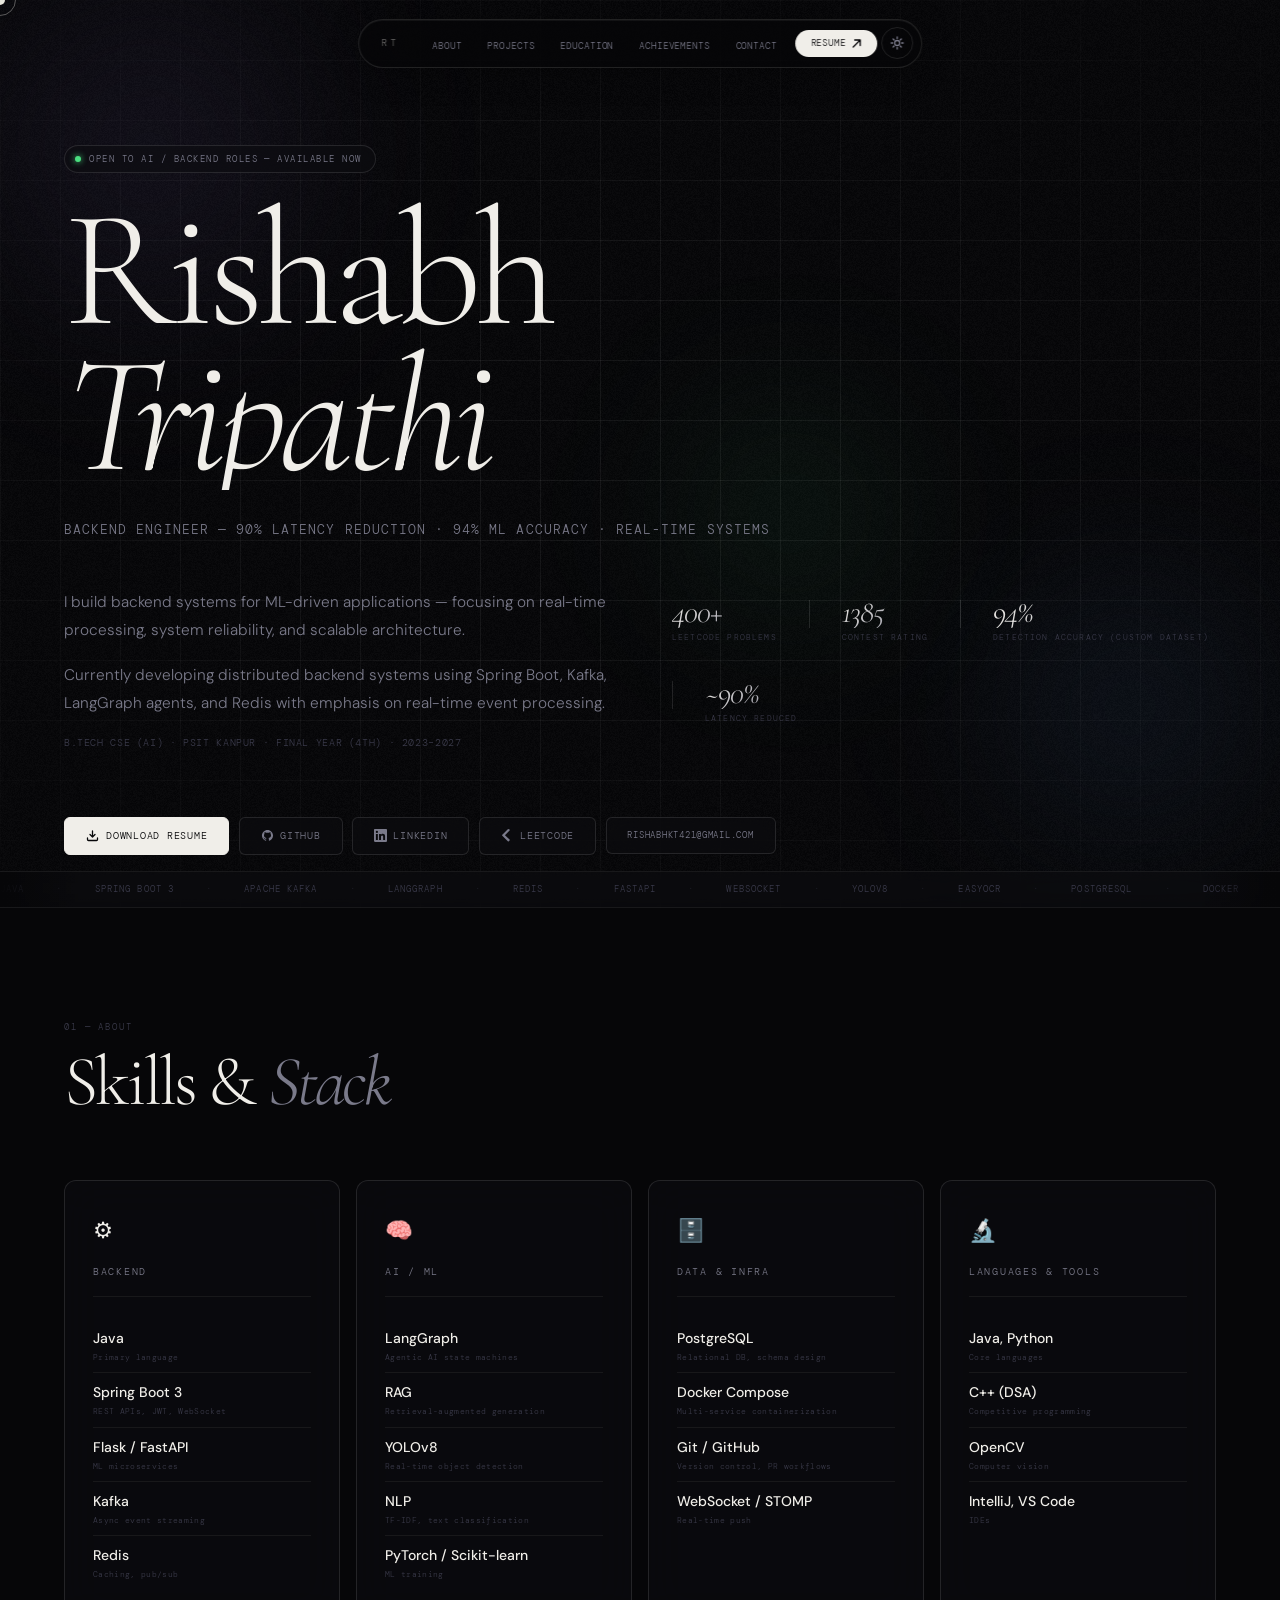
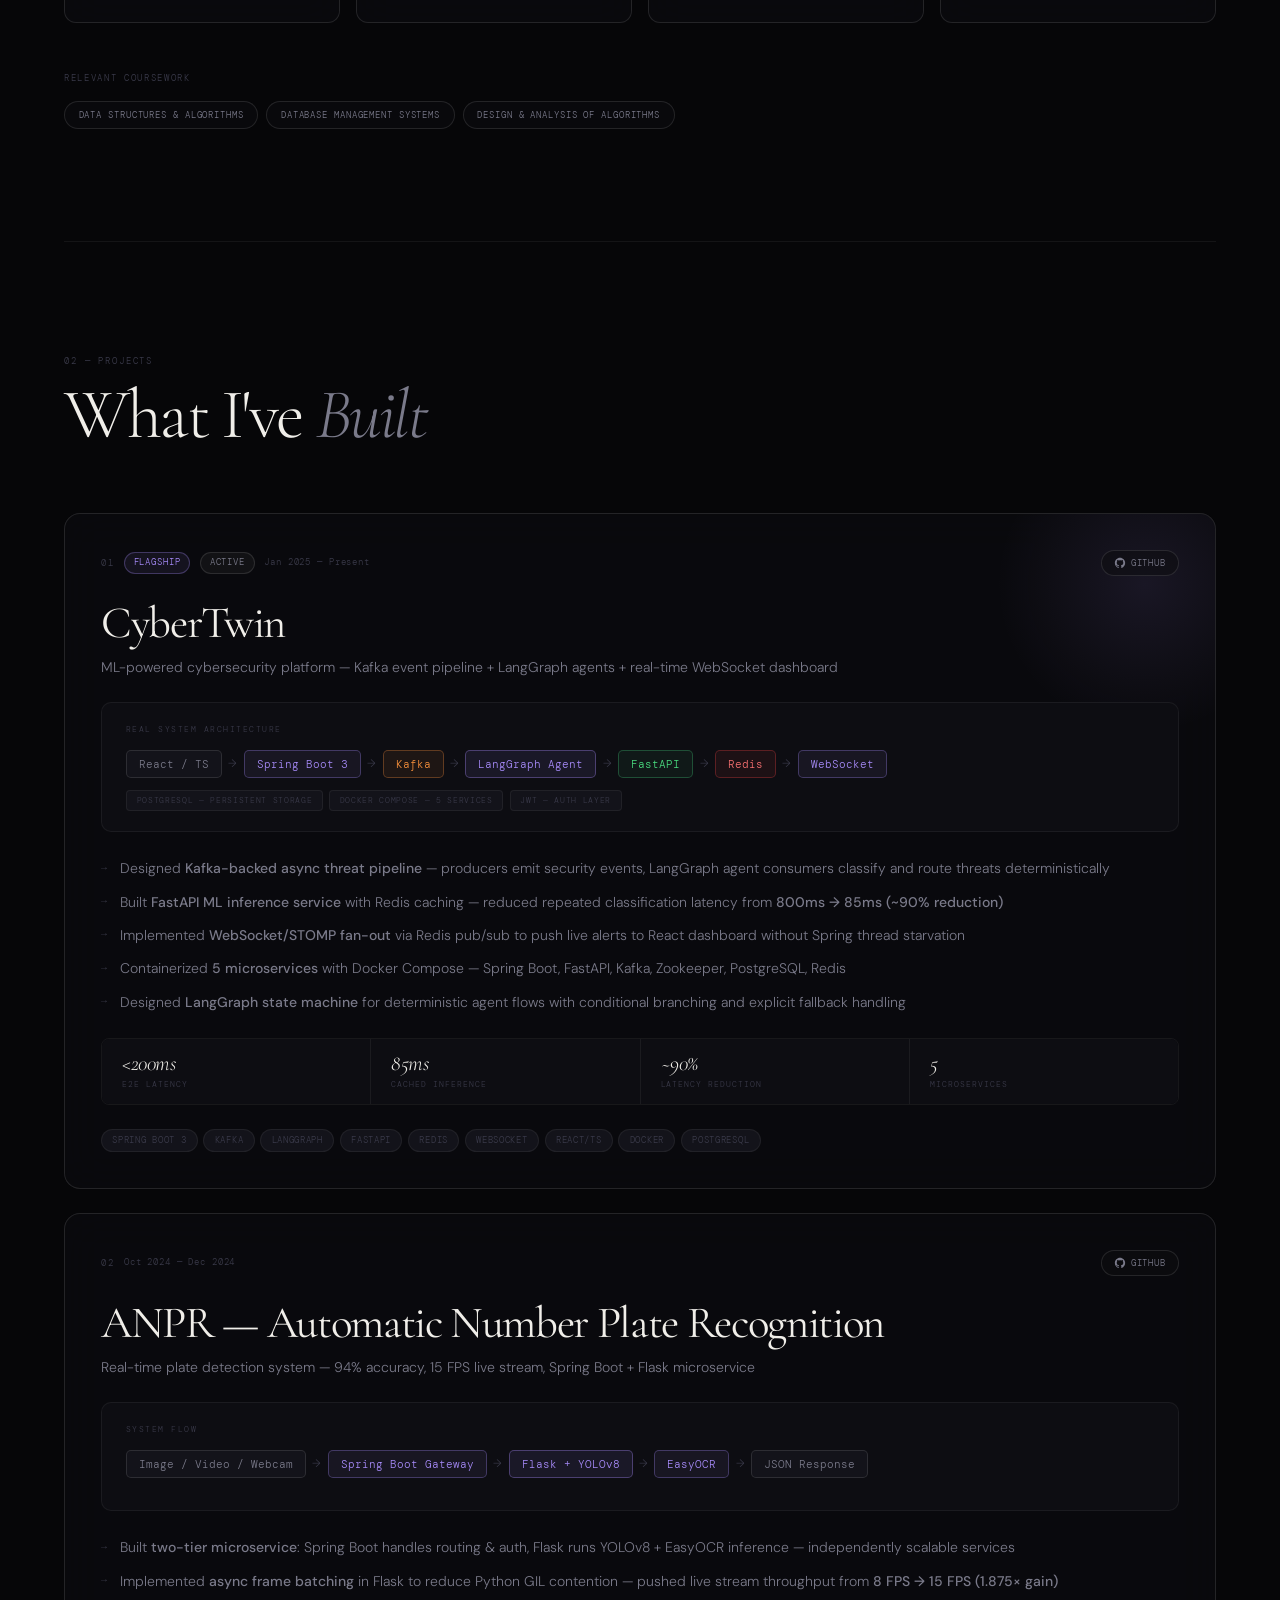
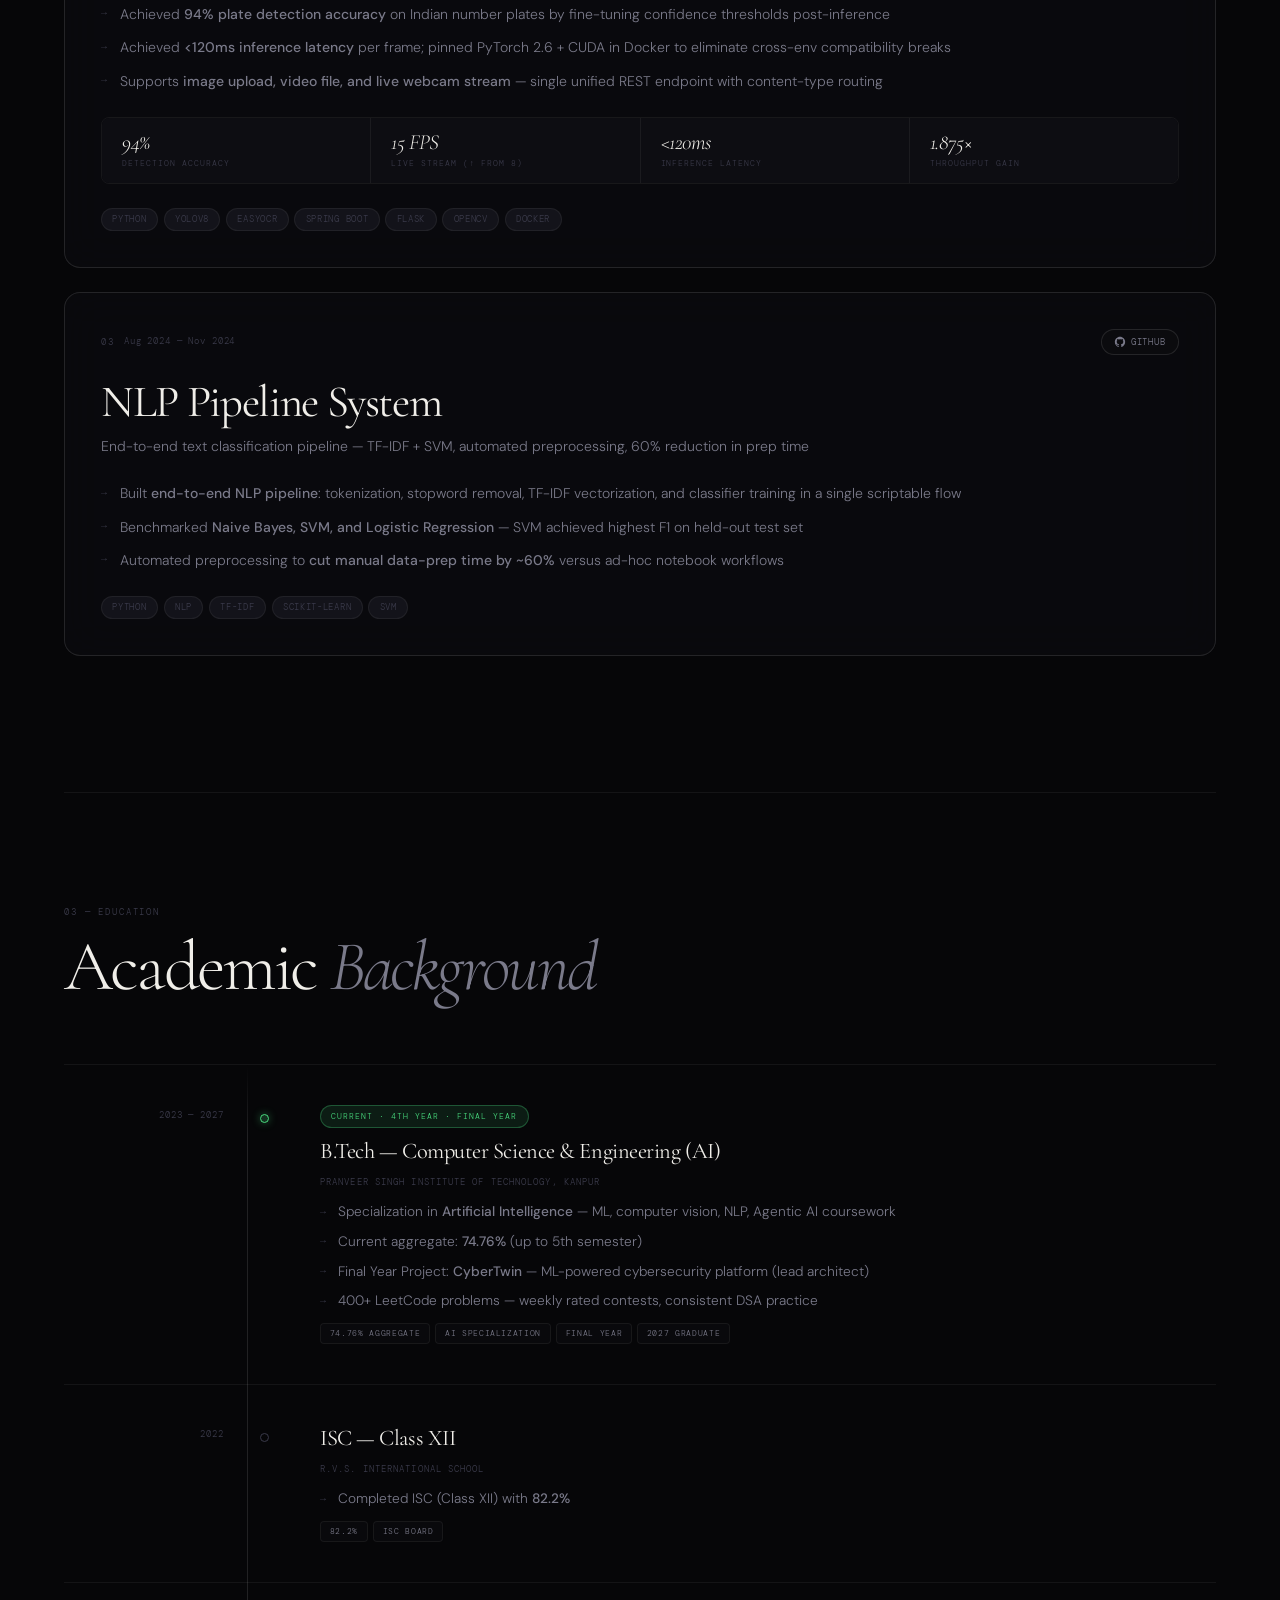
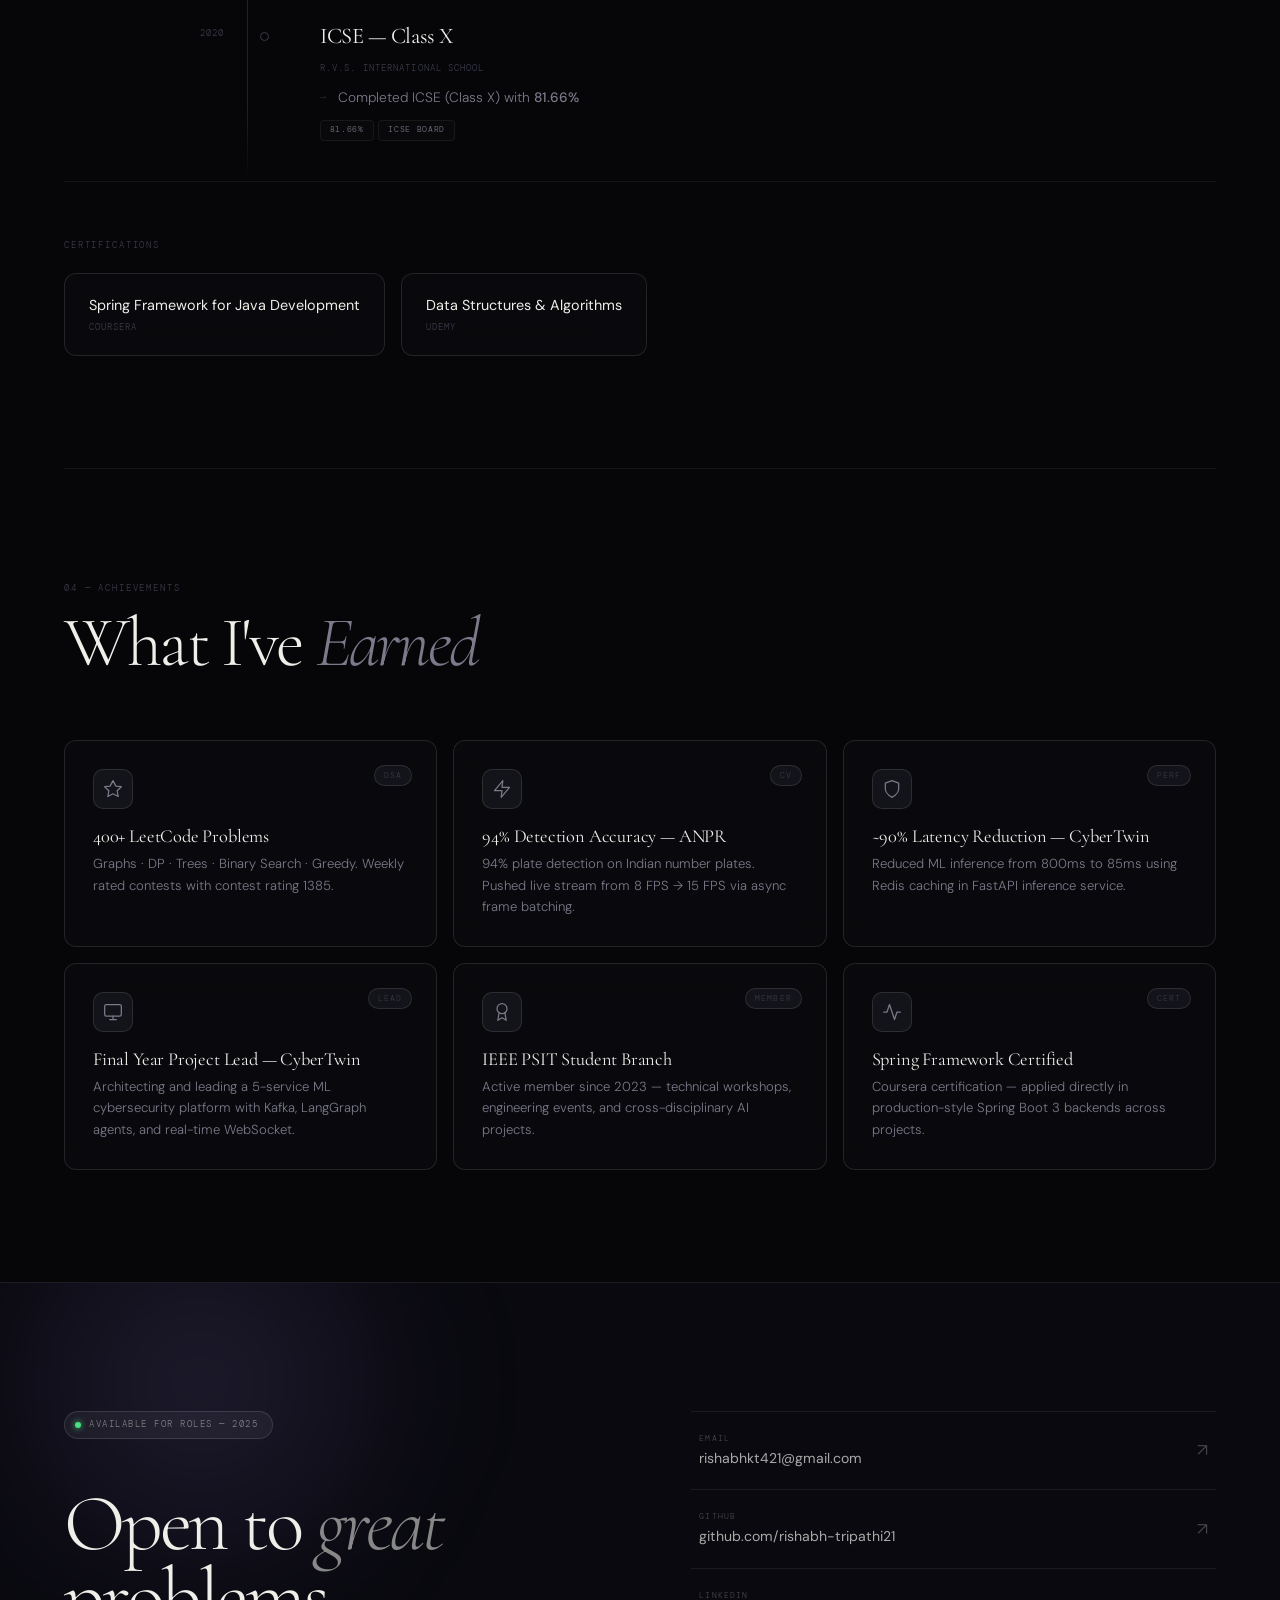
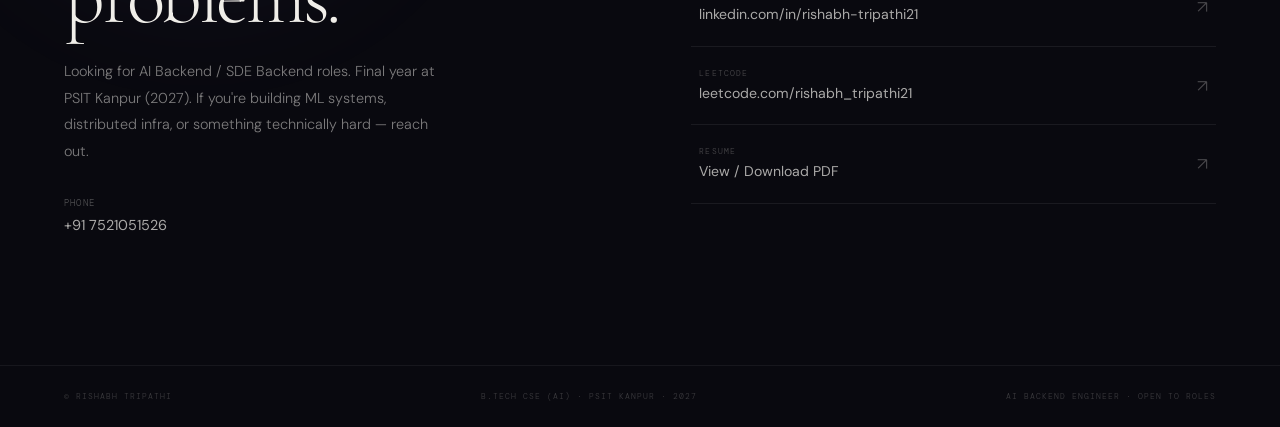
==== commit edd175e3: "Improvemnents to the website's design and functionality. Co-authored-by: Copilot <copilot@github.com" ====
--- a/index.html
+++ b/index.html
@@ -4,6 +4,11 @@
   <meta charset="UTF-8"/>
   <meta name="viewport" content="width=device-width, initial-scale=1.0"/>
   <meta name="description" content="Rishabh Tripathi — AI & Backend Engineer. Spring Boot · Kafka · LangGraph · Computer Vision. PSIT Kanpur 2027."/>
+  <meta property="og:title" content="Rishabh Tripathi — AI Backend Engineer"/>
+  <meta property="og:description" content="Backend Engineer building scalable ML systems. 90% latency reduction · 94% detection accuracy · Real-time event pipelines."/>
+  <meta property="og:type" content="website"/>
+  <meta name="theme-color" content="#060608"/>
+  <link rel="icon" href="data:image/svg+xml,<svg xmlns='http://www.w3.org/2000/svg' viewBox='0 0 32 32'><text x='6' y='24' font-size='24' font-family='monospace' fill='%23f0eee9'><tspan>RT</tspan></text></svg>"/>
   <title>Rishabh Tripathi — AI Backend Engineer</title>
   <link rel="preconnect" href="https://fonts.googleapis.com"/>
   <link href="https://fonts.googleapis.com/css2?family=Cormorant+Garamond:ital,wght@0,300;0,400;0,600;1,300;1,400&family=DM+Mono:ital,wght@0,300;0,400;1,300&family=DM+Sans:wght@300;400;500&display=swap" rel="stylesheet"/>
@@ -18,6 +23,9 @@
   <link rel="stylesheet" href="style.css"/>
 </head>
 <body>
+
+  <!-- SKIP LINK -->
+  <a href="#main" class="skip-link">Skip to main content</a>
 
   <!-- CURSOR -->
   <div id="cursor"></div>
@@ -70,7 +78,7 @@
   </div>
 
   <!-- ══ HERO ══ -->
-  <section id="hero">
+  <section id="hero" id="main" role="main">
     <div class="hero-bg-grid" aria-hidden="true"></div>
     <div class="hero-orb orb-1" aria-hidden="true"></div>
     <div class="hero-orb orb-2" aria-hidden="true"></div>
@@ -86,7 +94,7 @@
           <span class="h1-first">Rishabh</span>
           <em>Tripathi</em>
         </h1>
-        <p class="hero-title-line">Backend Engineer (AI Systems) — Building Scalable ML Infrastructure</p>
+        <p class="hero-title-line">Backend Engineer — 90% latency reduction · 94% ML accuracy · Real-time systems</p>
       </div>
 
       <div class="hero-split rv">
@@ -610,7 +618,7 @@
   </section>
 
   <footer>
-    <span>© 2025 Rishabh Tripathi</span>
+    <span>© Rishabh Tripathi</span>
     <span>B.Tech CSE (AI) · PSIT Kanpur · 2027</span>
     <span>AI Backend Engineer · Open to roles</span>
   </footer>
--- a/style.css
+++ b/style.css
@@ -78,6 +78,30 @@
 button { font-family: inherit; cursor: none; border: none; background: none; }
 strong { font-weight: 500; }
 
+/* ACCESSIBILITY */
+.skip-link {
+  position: absolute; top: -9999px; left: -9999px;
+  z-index: 9999; padding: .5rem 1rem; background: var(--ink);
+  color: var(--bg); border-radius: 4px; font-family: var(--mono);
+  font-size: .62rem; letter-spacing: .1em;
+}
+.skip-link:focus { top: 1.2rem; left: 50%; transform: translateX(-50%); }
+
+a:focus-visible, button:focus-visible {
+  outline: 2px solid var(--green);
+  outline-offset: 2px; border-radius: 4px;
+}
+
+/* Reduce motion for accessibility */
+@media (prefers-reduced-motion: reduce) {
+  *, *::before, *::after { animation-duration: 0.01ms !important; animation-iteration-count: 1 !important; transition-duration: 0.01ms !important; }
+  .rv { animation: none; transition: none; }
+  .theme-btn, .menu-btn, .cta-outline, .cta-solid { transition: none; }
+  #cursor-trail { display: none; }
+  .hero-orb { animation: none; }
+  .marquee-inner { animation: none; }
+}
+
 /* ═══════════════════════════════════════════════
    CUSTOM CURSOR
    Dark mode: white dot, mix-blend-mode difference
@@ -1164,6 +1188,20 @@
 /* Light mode mobile menu */
 [data-theme="light"] .mobile-menu { background: var(--bg); }
 
+/* Mobile: reduce animations and interactive overhead */
+@media (max-width: 700px) {
+  @media (prefers-reduced-motion: no-preference) {
+    /* Only run select animations on mobile if motion is not reduced */
+    .rv { opacity: 0; transform: translateY(14px); transition: opacity .45s var(--ease), transform .45s var(--ease); }
+    .rv.in { opacity: 1; transform: none; }
+  }
+  @media (prefers-reduced-motion: reduce) {
+    .hero-orb { display: none; }
+    .marquee-inner { display: none; }
+    .proj-glow { display: none; }
+  }
+}
+
 /* ═══════════════════════════════════════════════
    LIGHT MODE COLOR FIXES
 ═══════════════════════════════════════════════ */
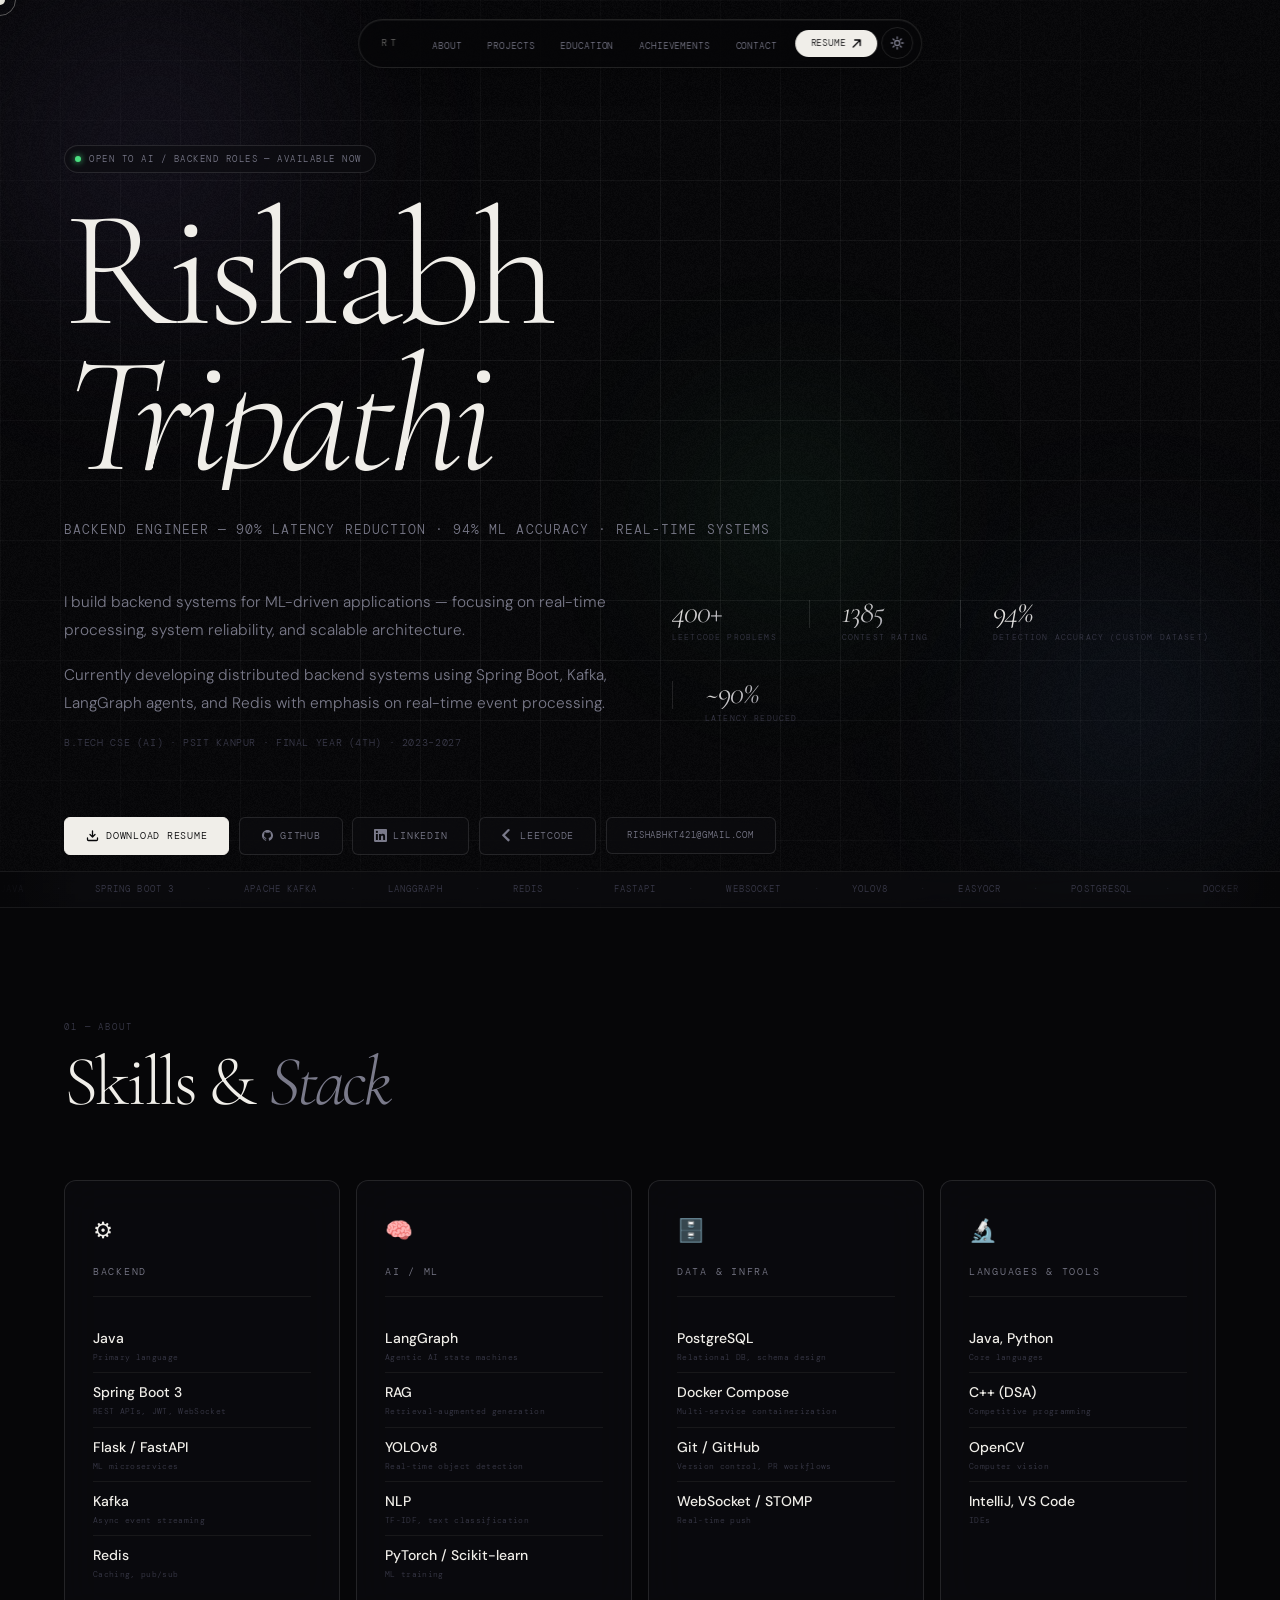
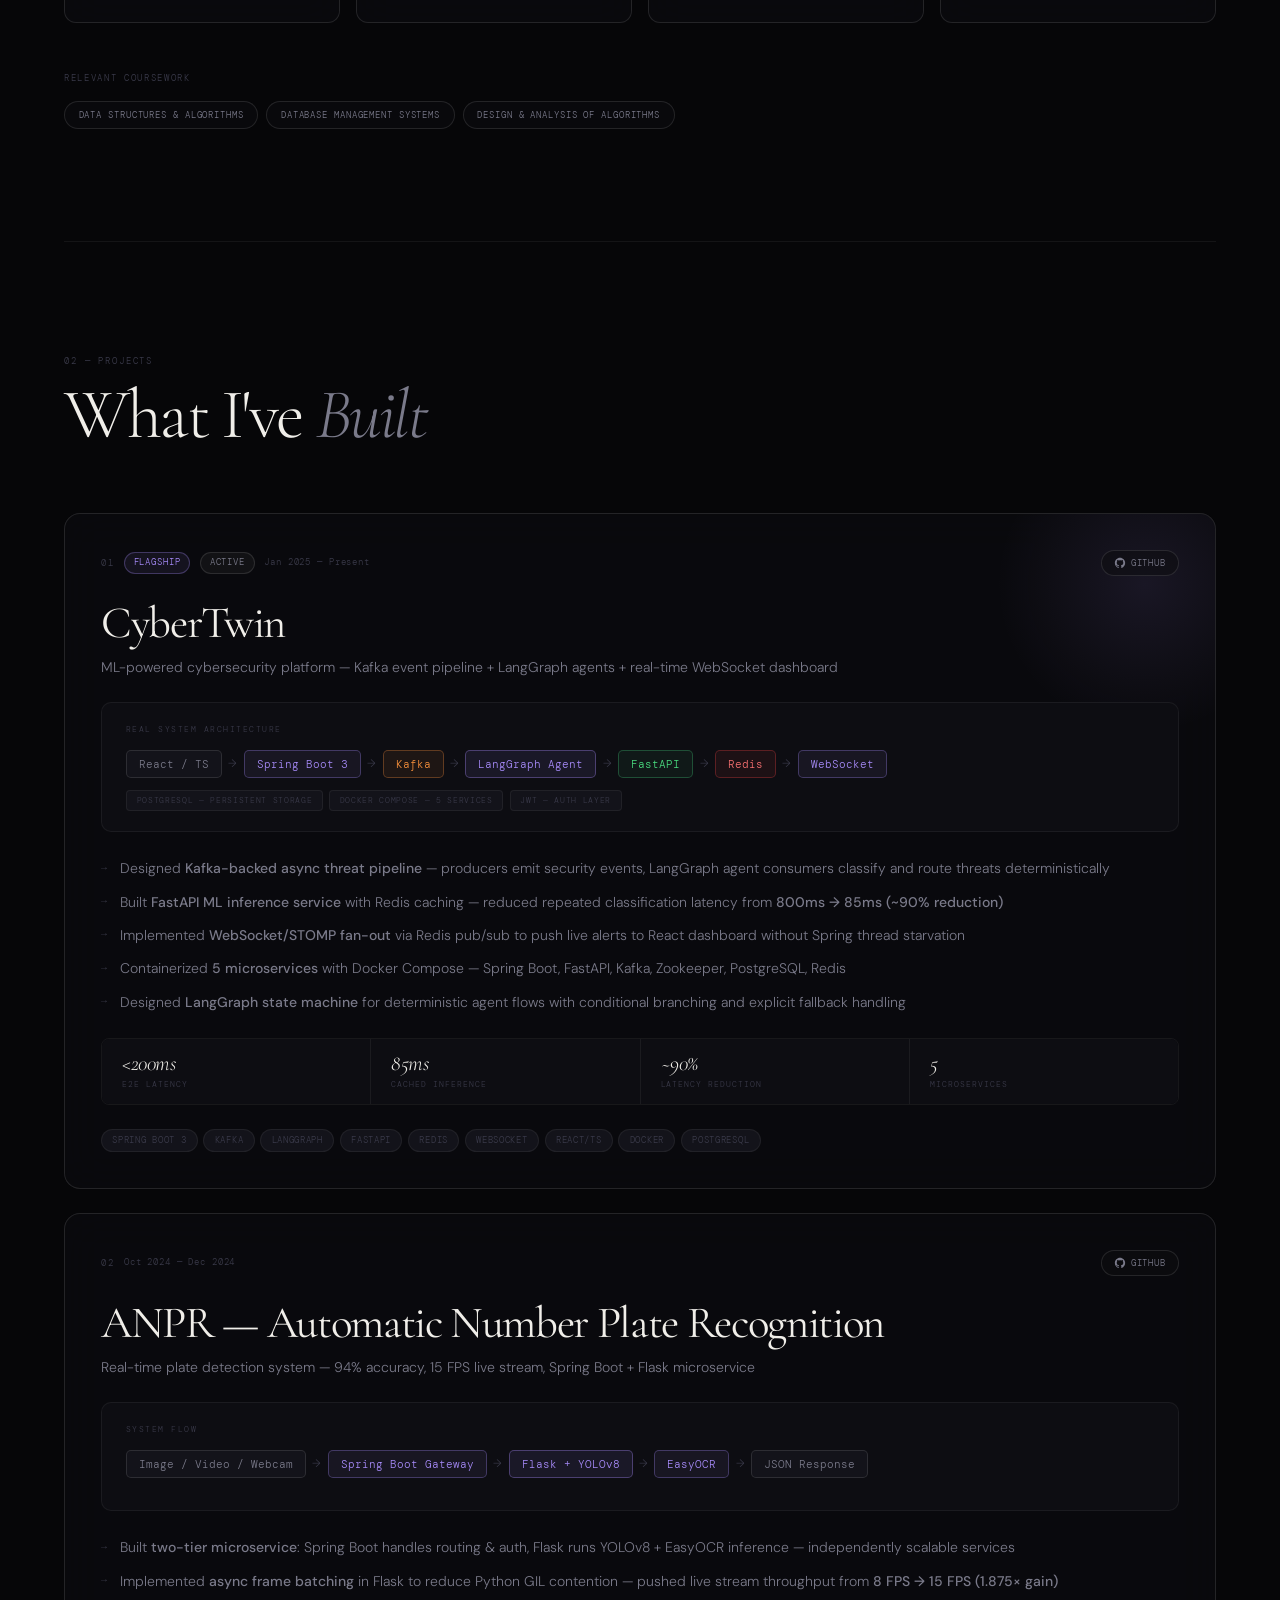
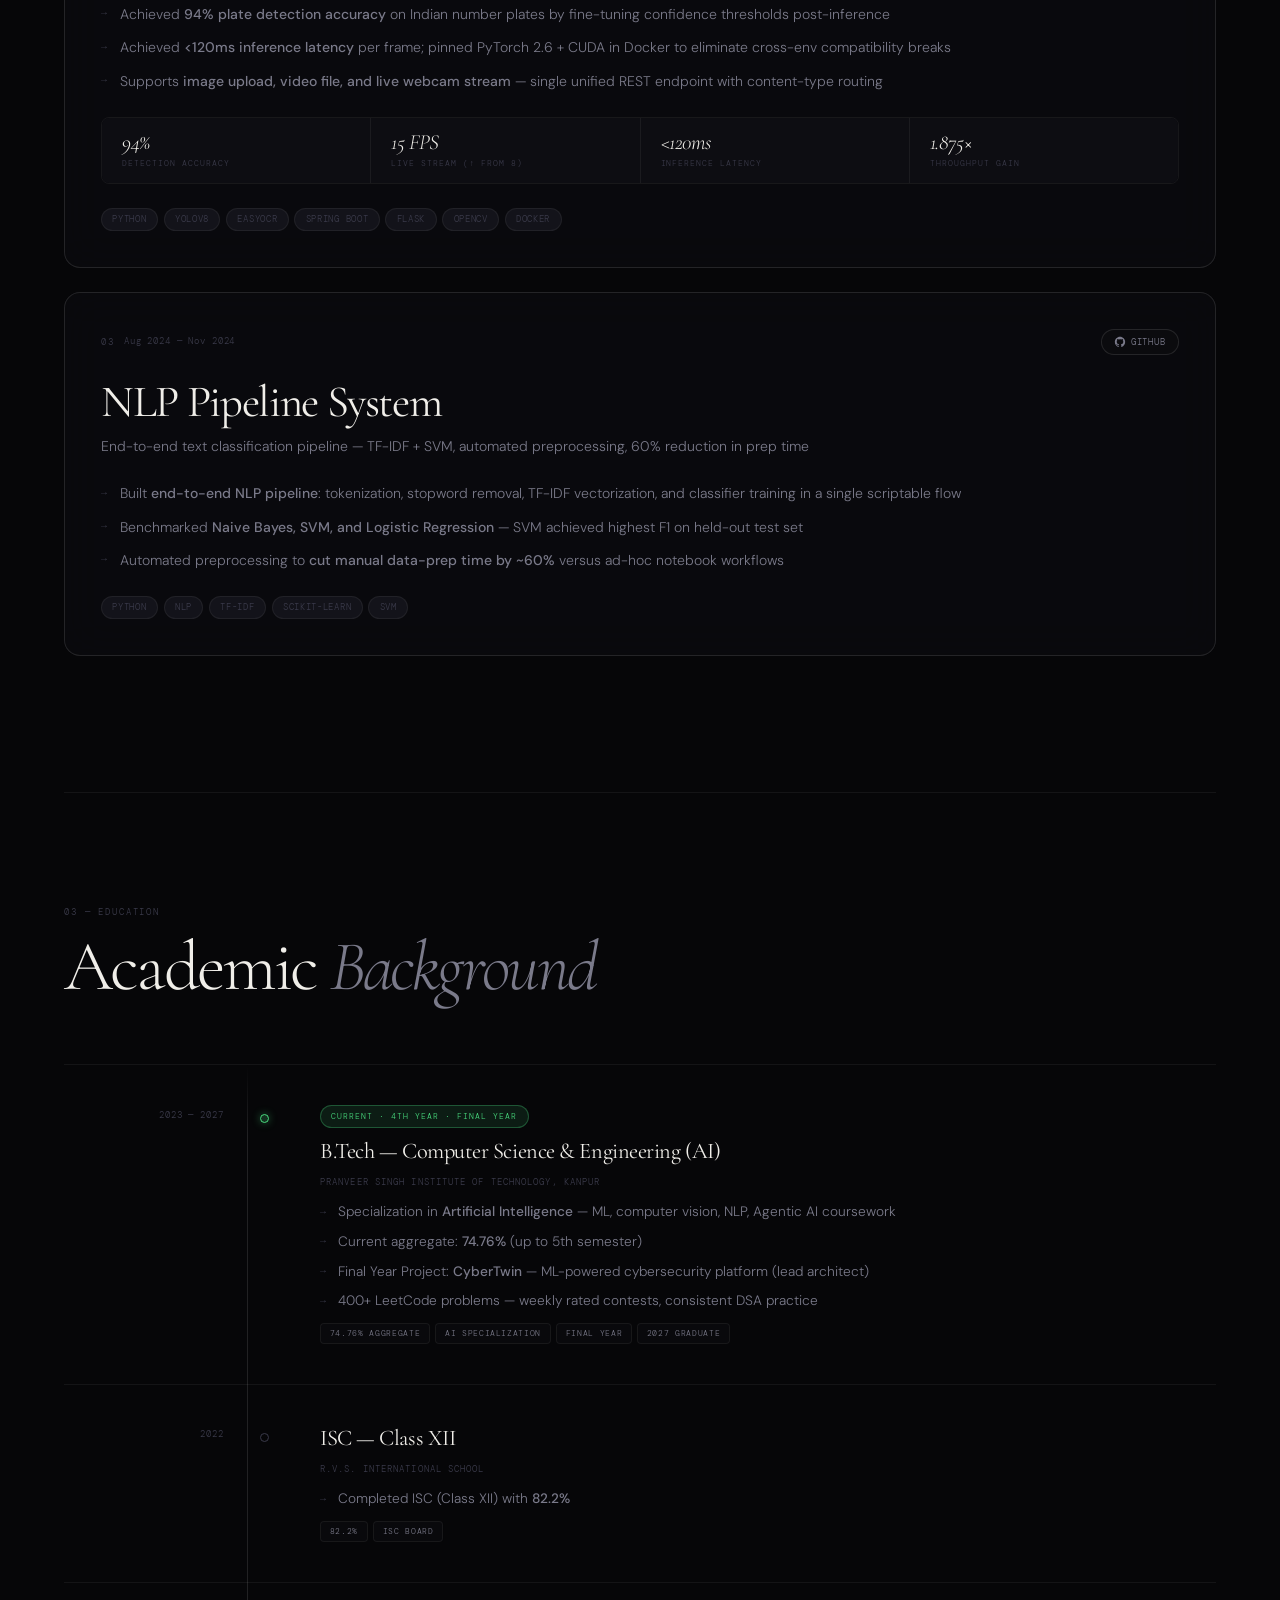
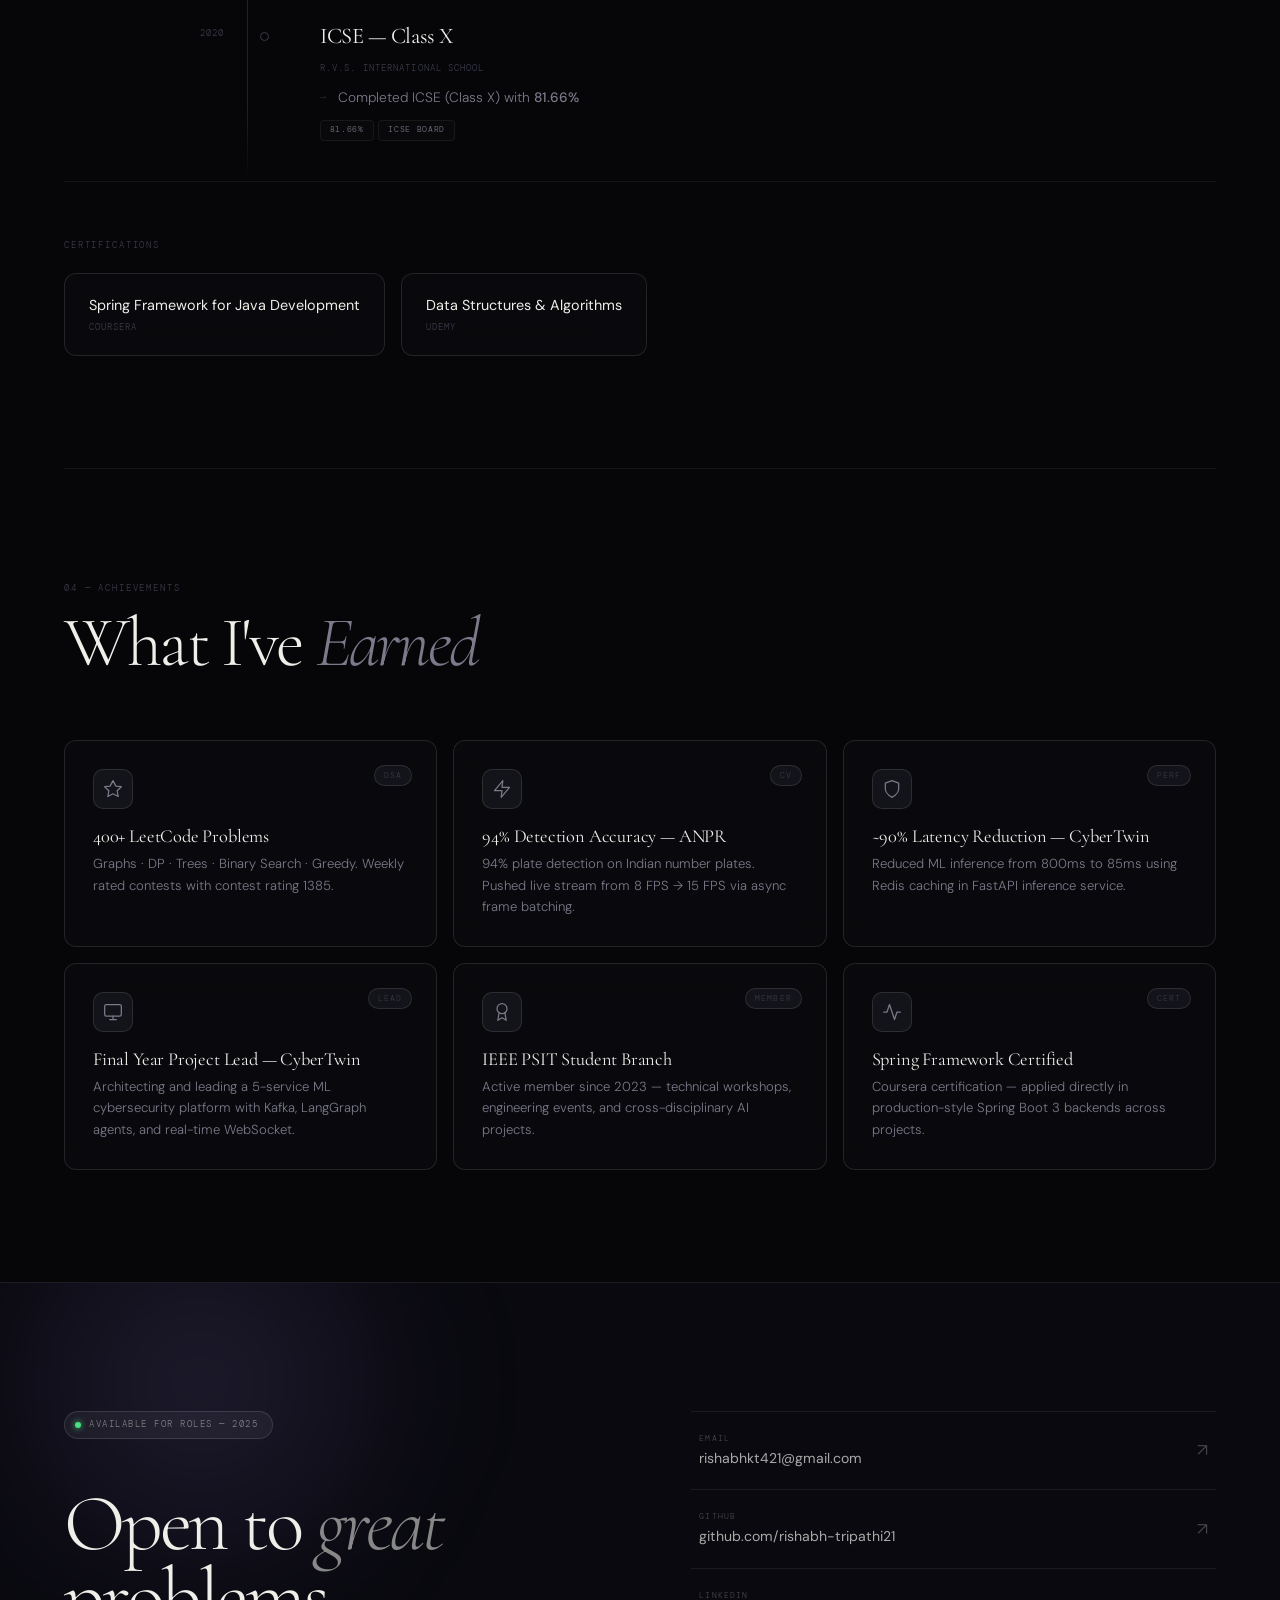
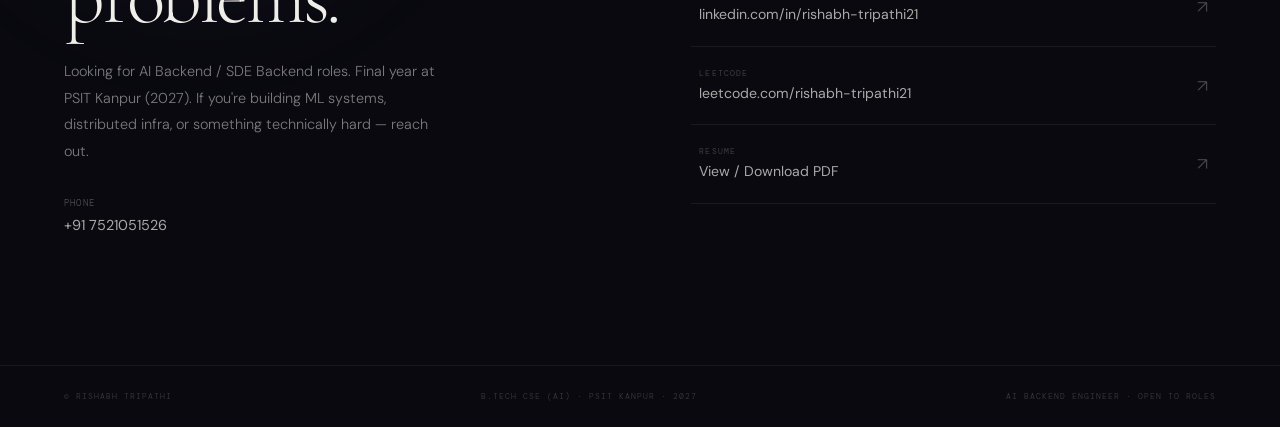
==== commit feae8348: "updated link Co-authored-by: Copilot <copilot@github.com>" ====
--- a/index.html
+++ b/index.html
@@ -605,8 +605,8 @@
           <div><span class="cl-t">LinkedIn</span><span class="cl-v">linkedin.com/in/rishabh-tripathi21</span></div>
           <span class="cl-arr">↗</span>
         </a>
-        <a class="cl" href="https://leetcode.com/rishabh_tripathi21" target="_blank">
-          <div><span class="cl-t">LeetCode</span><span class="cl-v">leetcode.com/rishabh_tripathi21</span></div>
+        <a class="cl" href="https://leetcode.com/rishabh-tripathi21" target="_blank">
+          <div><span class="cl-t">LeetCode</span><span class="cl-v">leetcode.com/rishabh-tripathi21</span></div>
           <span class="cl-arr">↗</span>
         </a>
         <a class="cl" href="2301641520146_Rishabh_Tripathi.pdf" target="_blank">
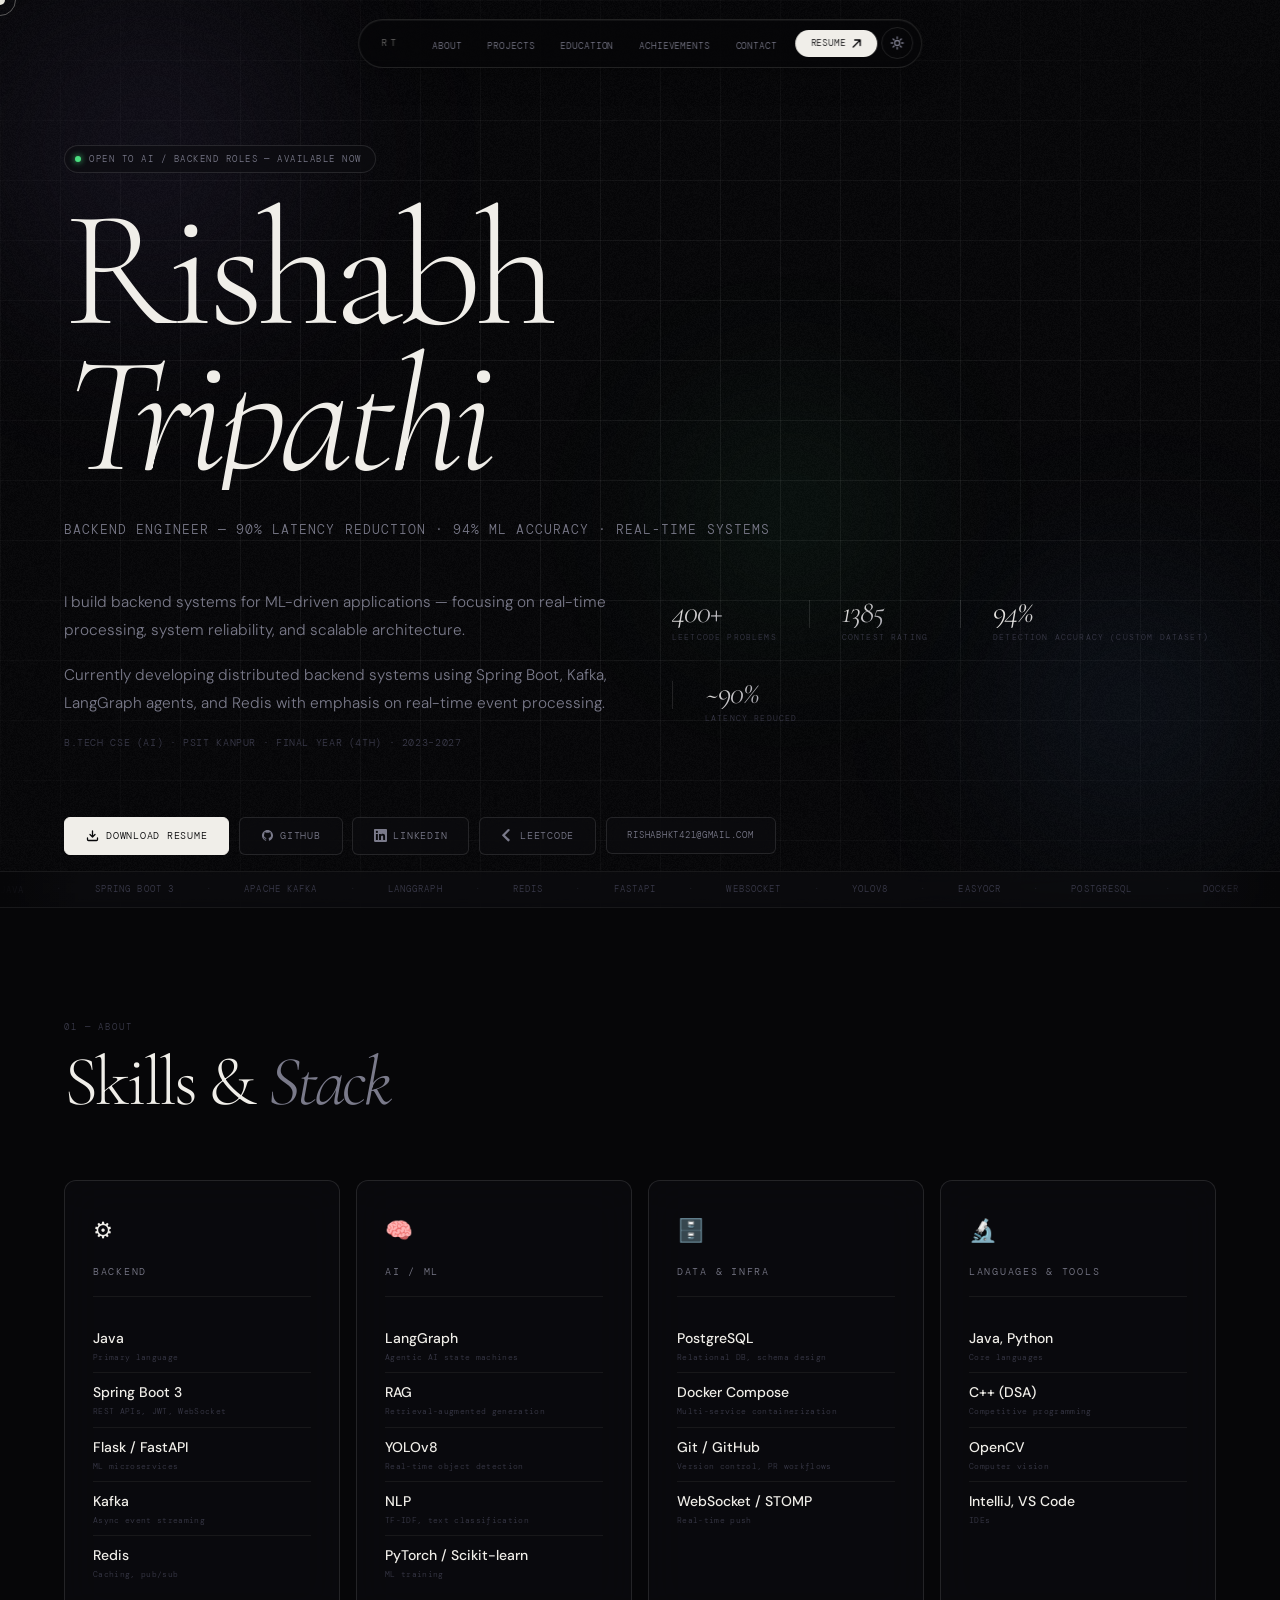
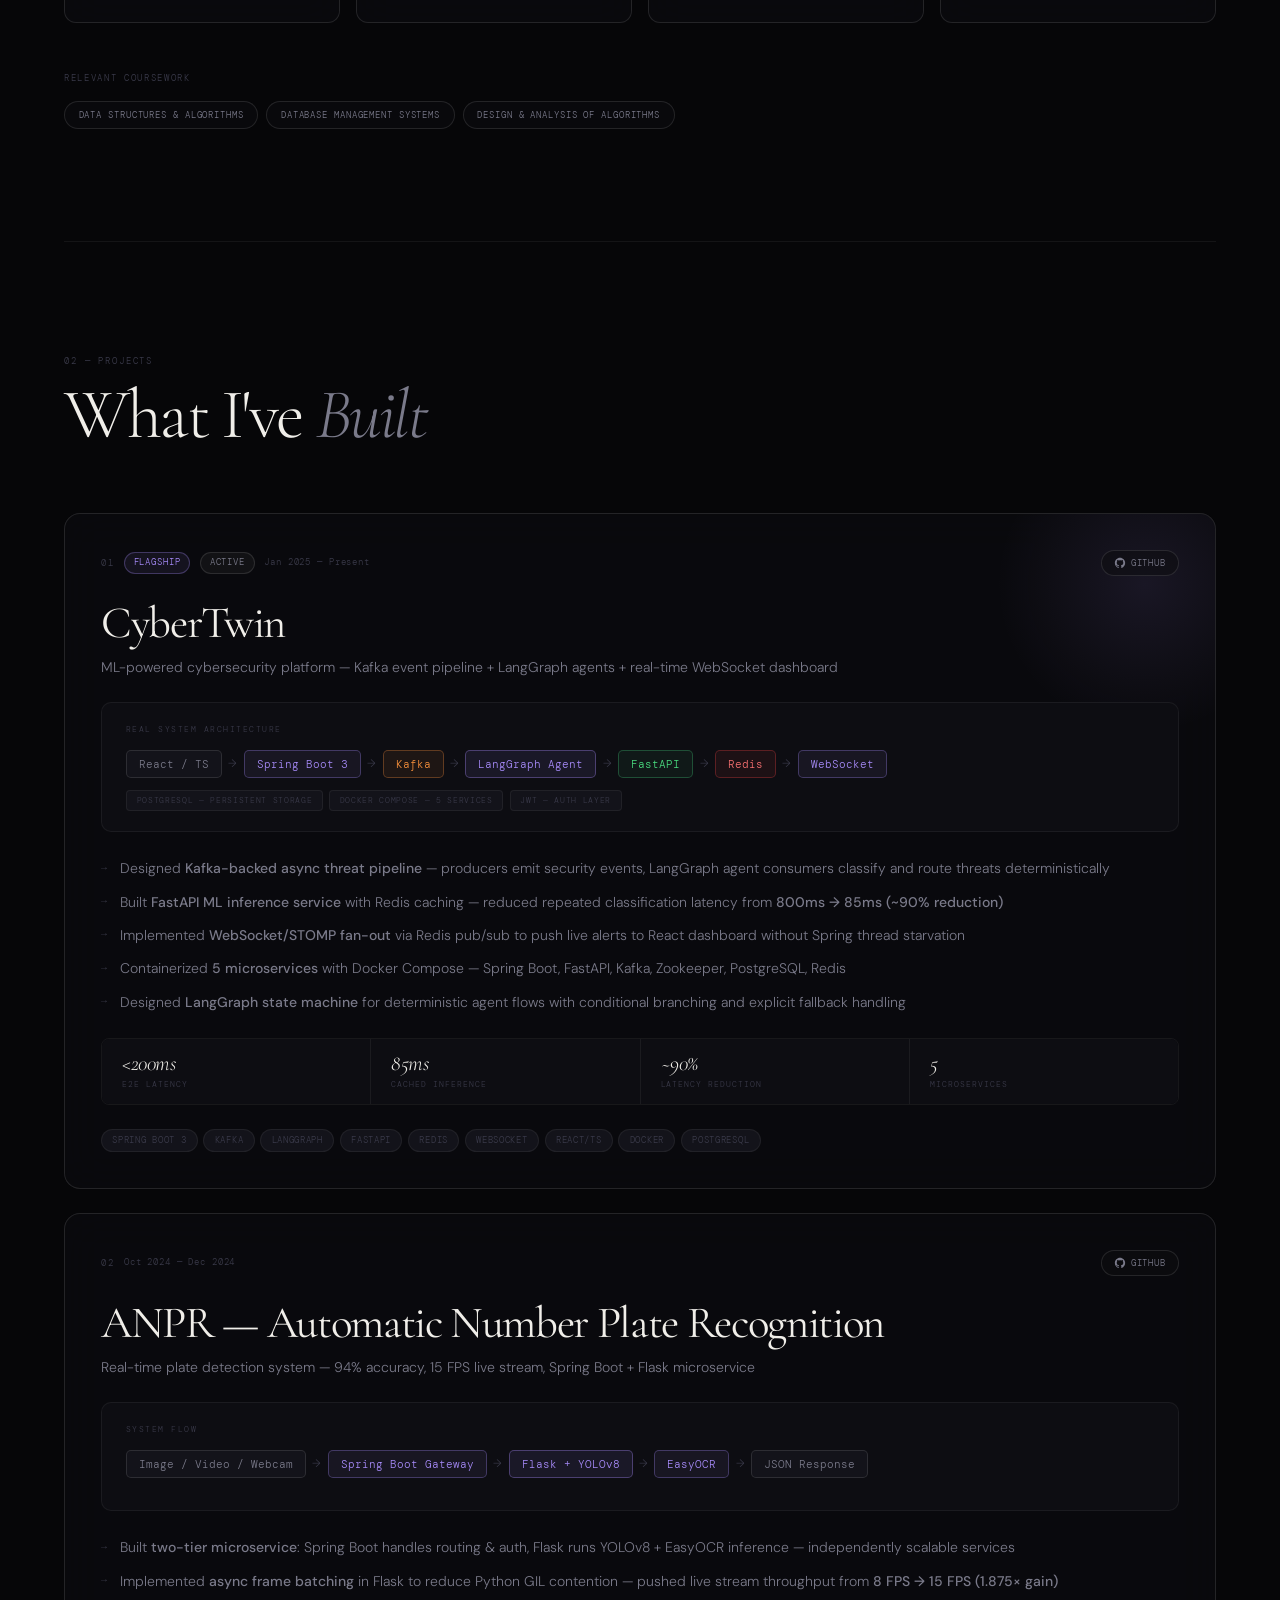
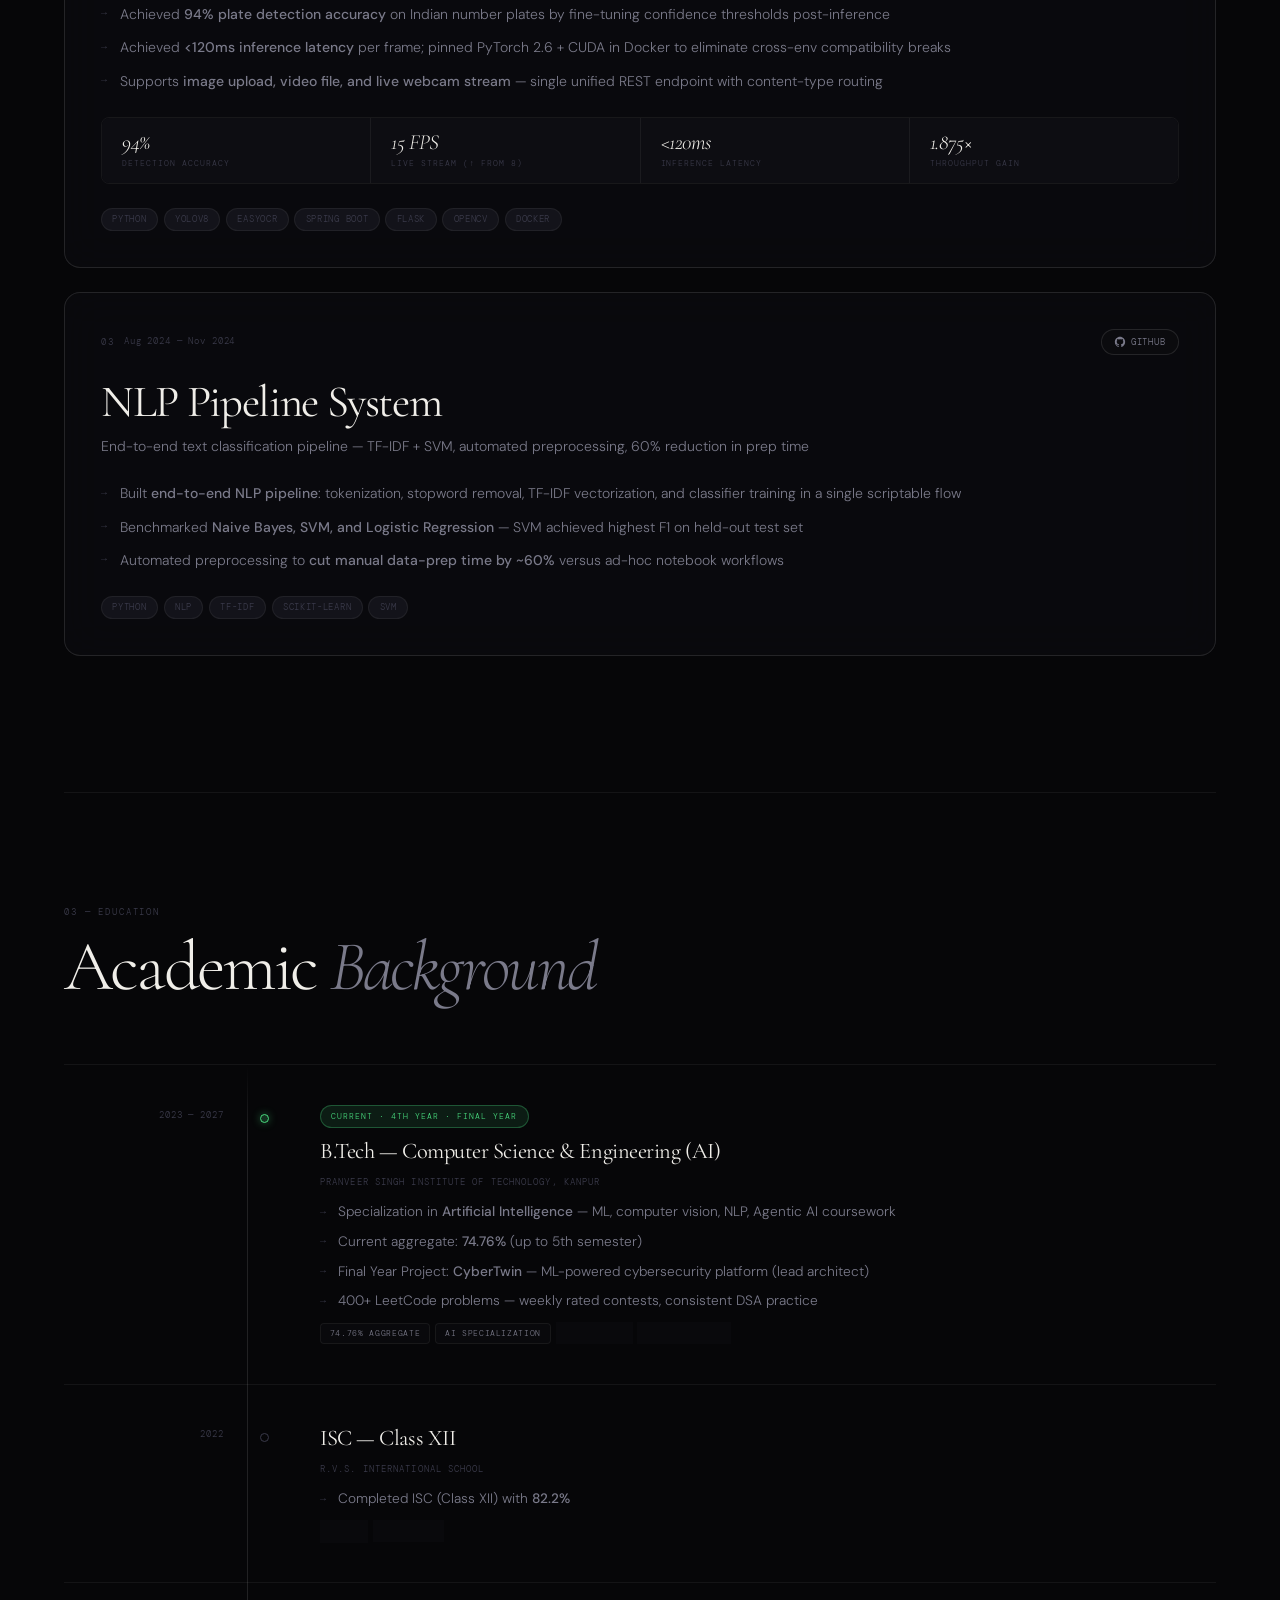
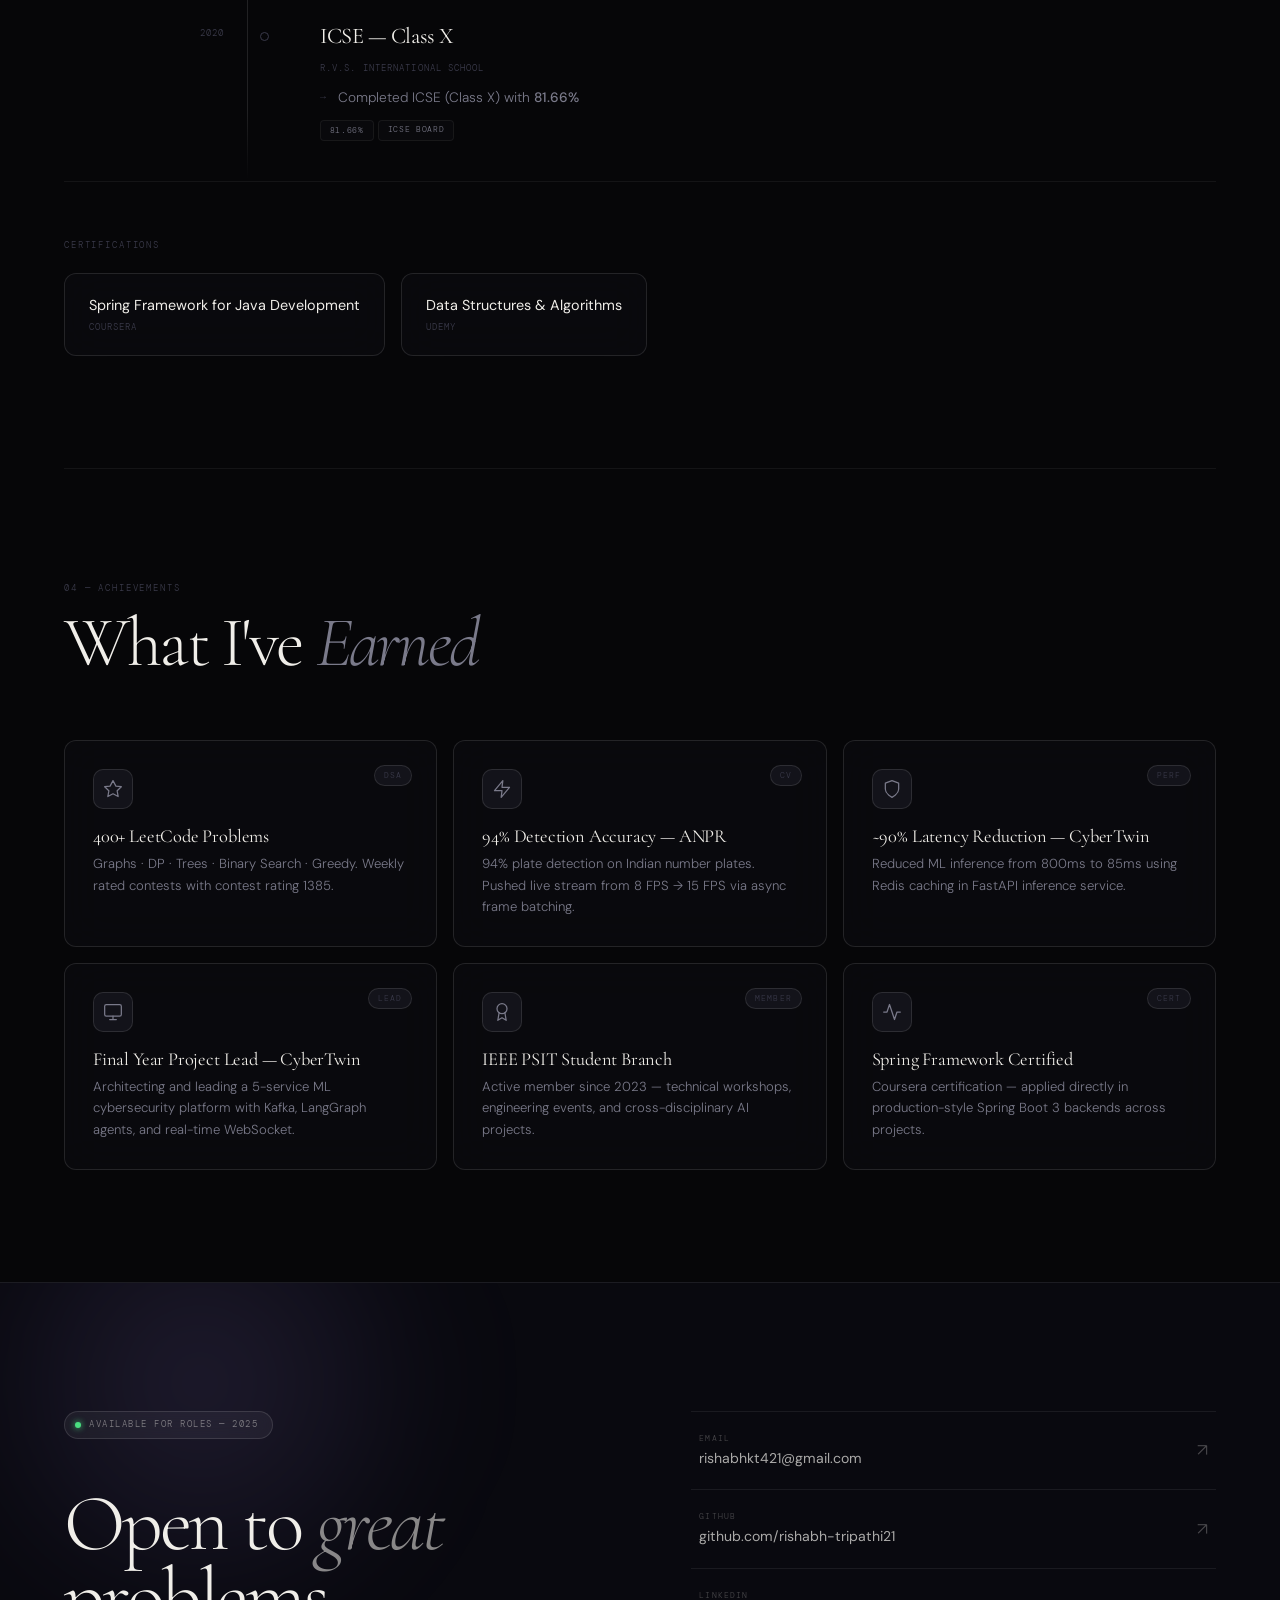
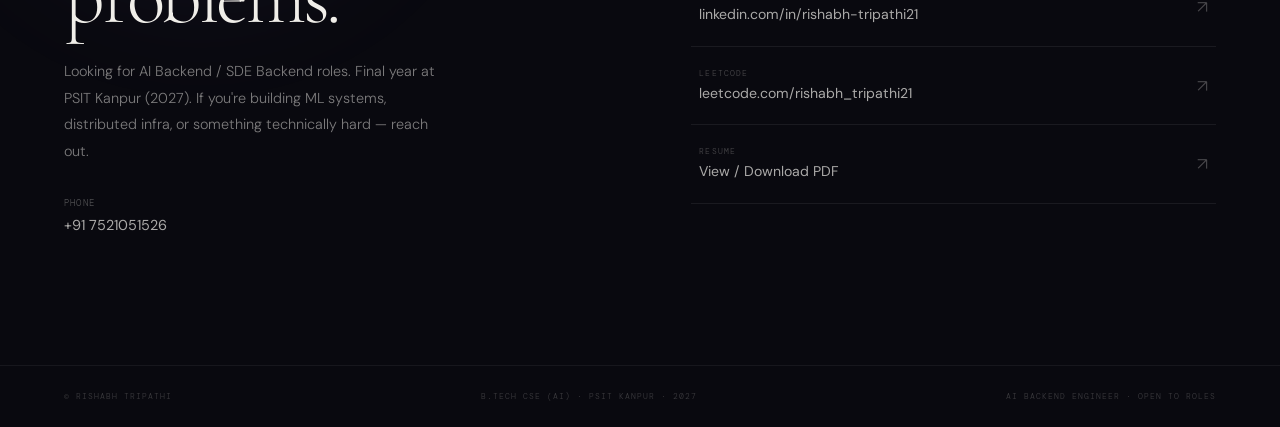
==== commit 0be17a73: "updated links" ====
--- a/index.html
+++ b/index.html
@@ -140,7 +140,7 @@
           <svg width="13" height="13" viewBox="0 0 24 24" fill="currentColor"><path d="M20.447 20.452h-3.554v-5.569c0-1.328-.027-3.037-1.852-3.037-1.853 0-2.136 1.445-2.136 2.939v5.667H9.351V9h3.414v1.561h.046c.477-.9 1.637-1.85 3.37-1.85 3.601 0 4.267 2.37 4.267 5.455v6.286zM5.337 7.433a2.062 2.062 0 0 1-2.063-2.065 2.064 2.064 0 1 1 2.063 2.065zm1.782 13.019H3.555V9h3.564v11.452zM22.225 0H1.771C.792 0 0 .774 0 1.729v20.542C0 23.227.792 24 1.771 24h20.451C23.2 24 24 23.227 24 22.271V1.729C24 .774 23.2 0 22.222 0h.003z"/></svg>
           LinkedIn
         </a>
-        <a href="https://leetcode.com/rishabh_tripathi" target="_blank" class="cta-outline">
+        <a href="https://leetcode.com/rishabh_tripathi21" target="_blank" class="cta-outline">
           <svg width="13" height="13" viewBox="0 0 24 24" fill="currentColor"><path d="M13.483 0a1.3 1.3 0 0 0-.92.38L2.38 10.56a1.3 1.3 0 0 0 0 1.84l10.183 10.183a1.3 1.3 0 0 0 1.84 0l1.414-1.414a1.3 1.3 0 0 0 0-1.84L7.293 11.5l8.524-8.524a1.3 1.3 0 0 0 0-1.84L14.403.38A1.3 1.3 0 0 0 13.483 0z"/>
           </svg>
           LeetCode
@@ -605,8 +605,8 @@
           <div><span class="cl-t">LinkedIn</span><span class="cl-v">linkedin.com/in/rishabh-tripathi21</span></div>
           <span class="cl-arr">↗</span>
         </a>
-        <a class="cl" href="https://leetcode.com/rishabh-tripathi21" target="_blank">
-          <div><span class="cl-t">LeetCode</span><span class="cl-v">leetcode.com/rishabh-tripathi21</span></div>
+        <a class="cl" href="https://leetcode.com/rishabh_tripathi21" target="_blank">
+          <div><span class="cl-t">LeetCode</span><span class="cl-v">leetcode.com/rishabh_tripathi21</span></div>
           <span class="cl-arr">↗</span>
         </a>
         <a class="cl" href="2301641520146_Rishabh_Tripathi.pdf" target="_blank">
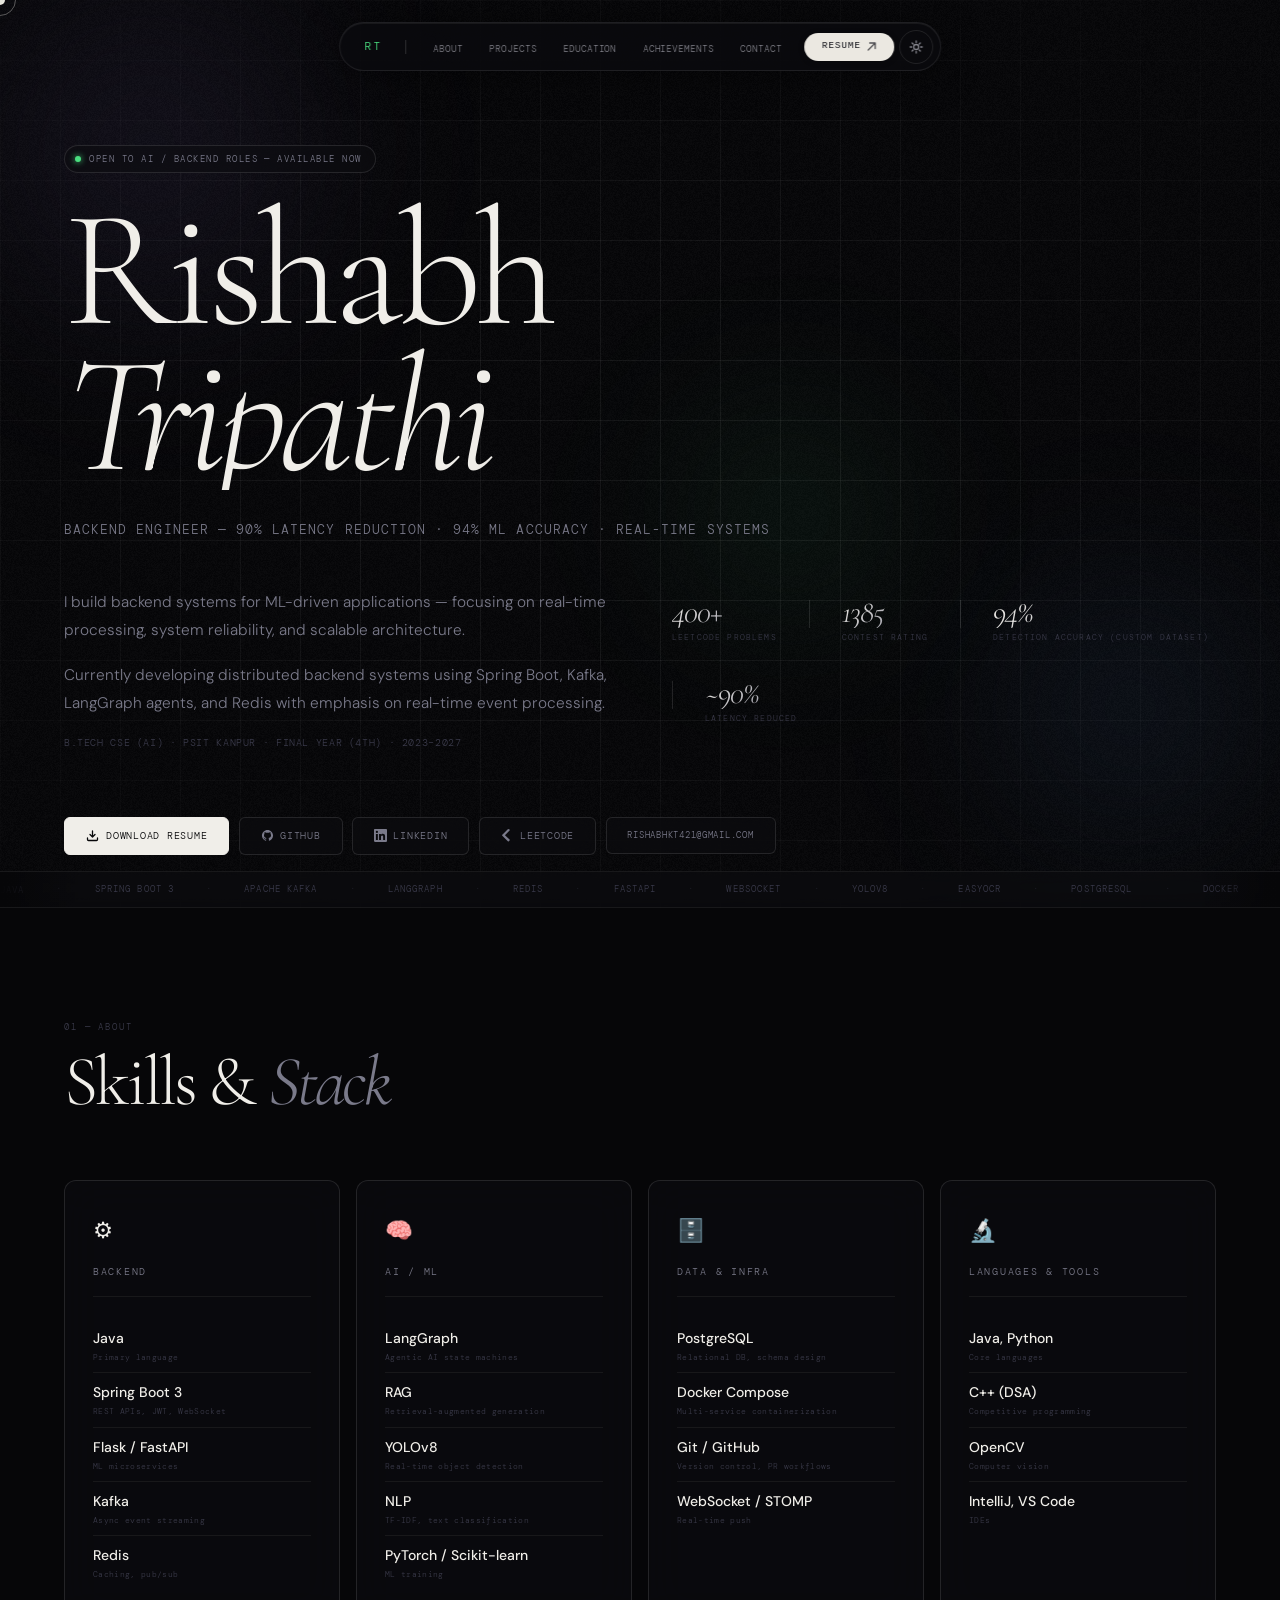
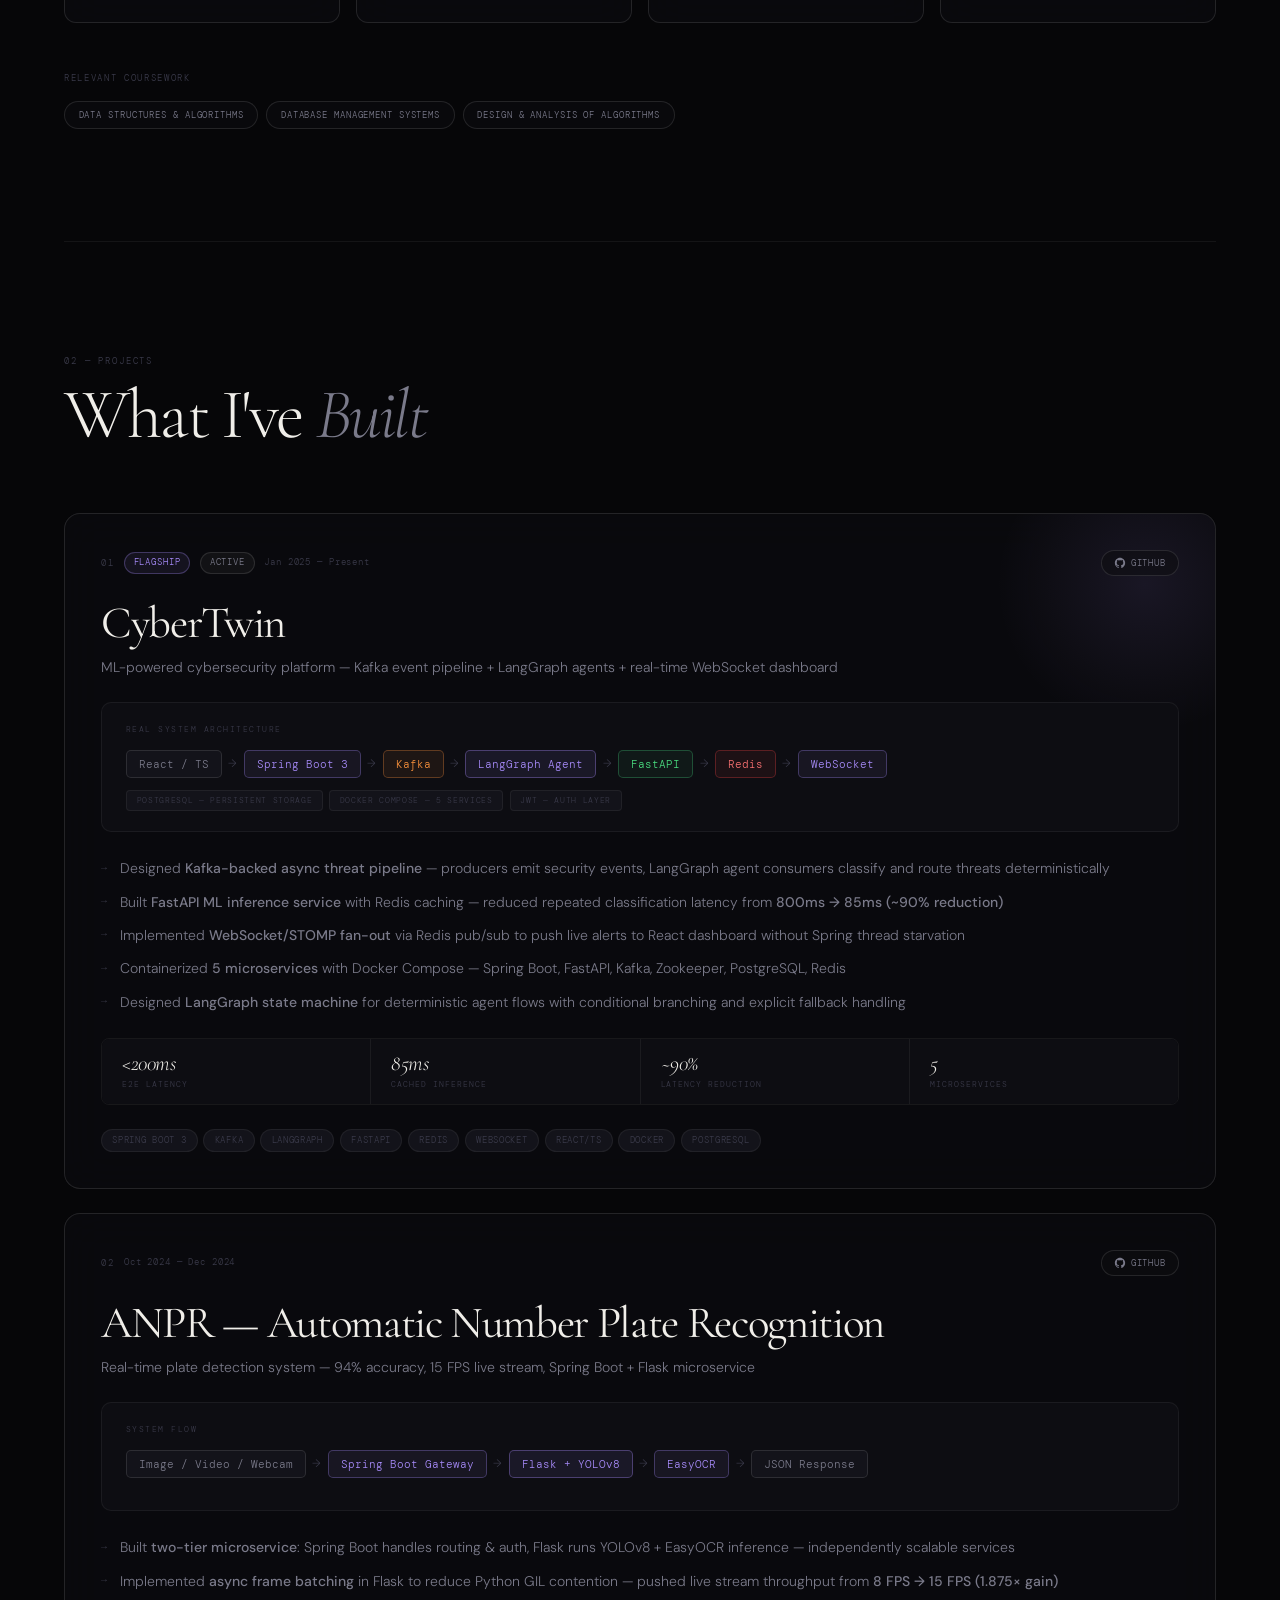
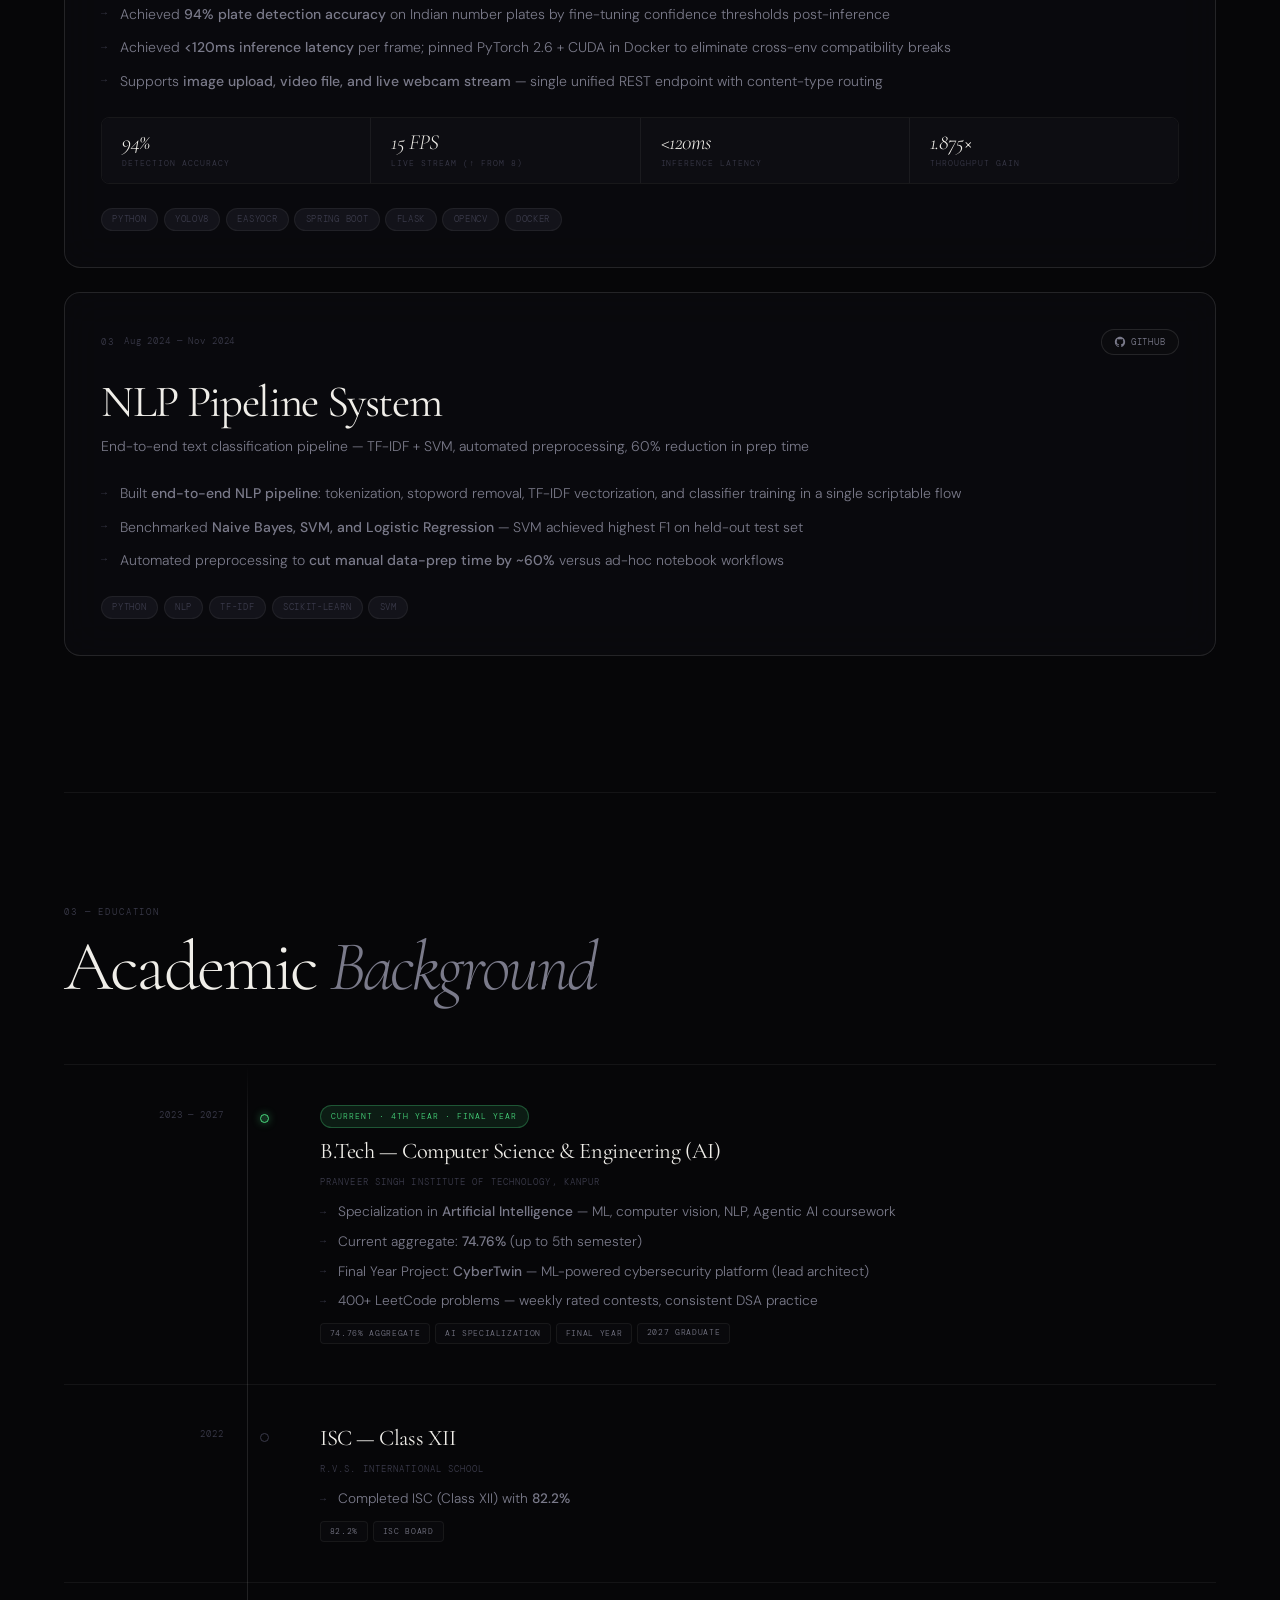
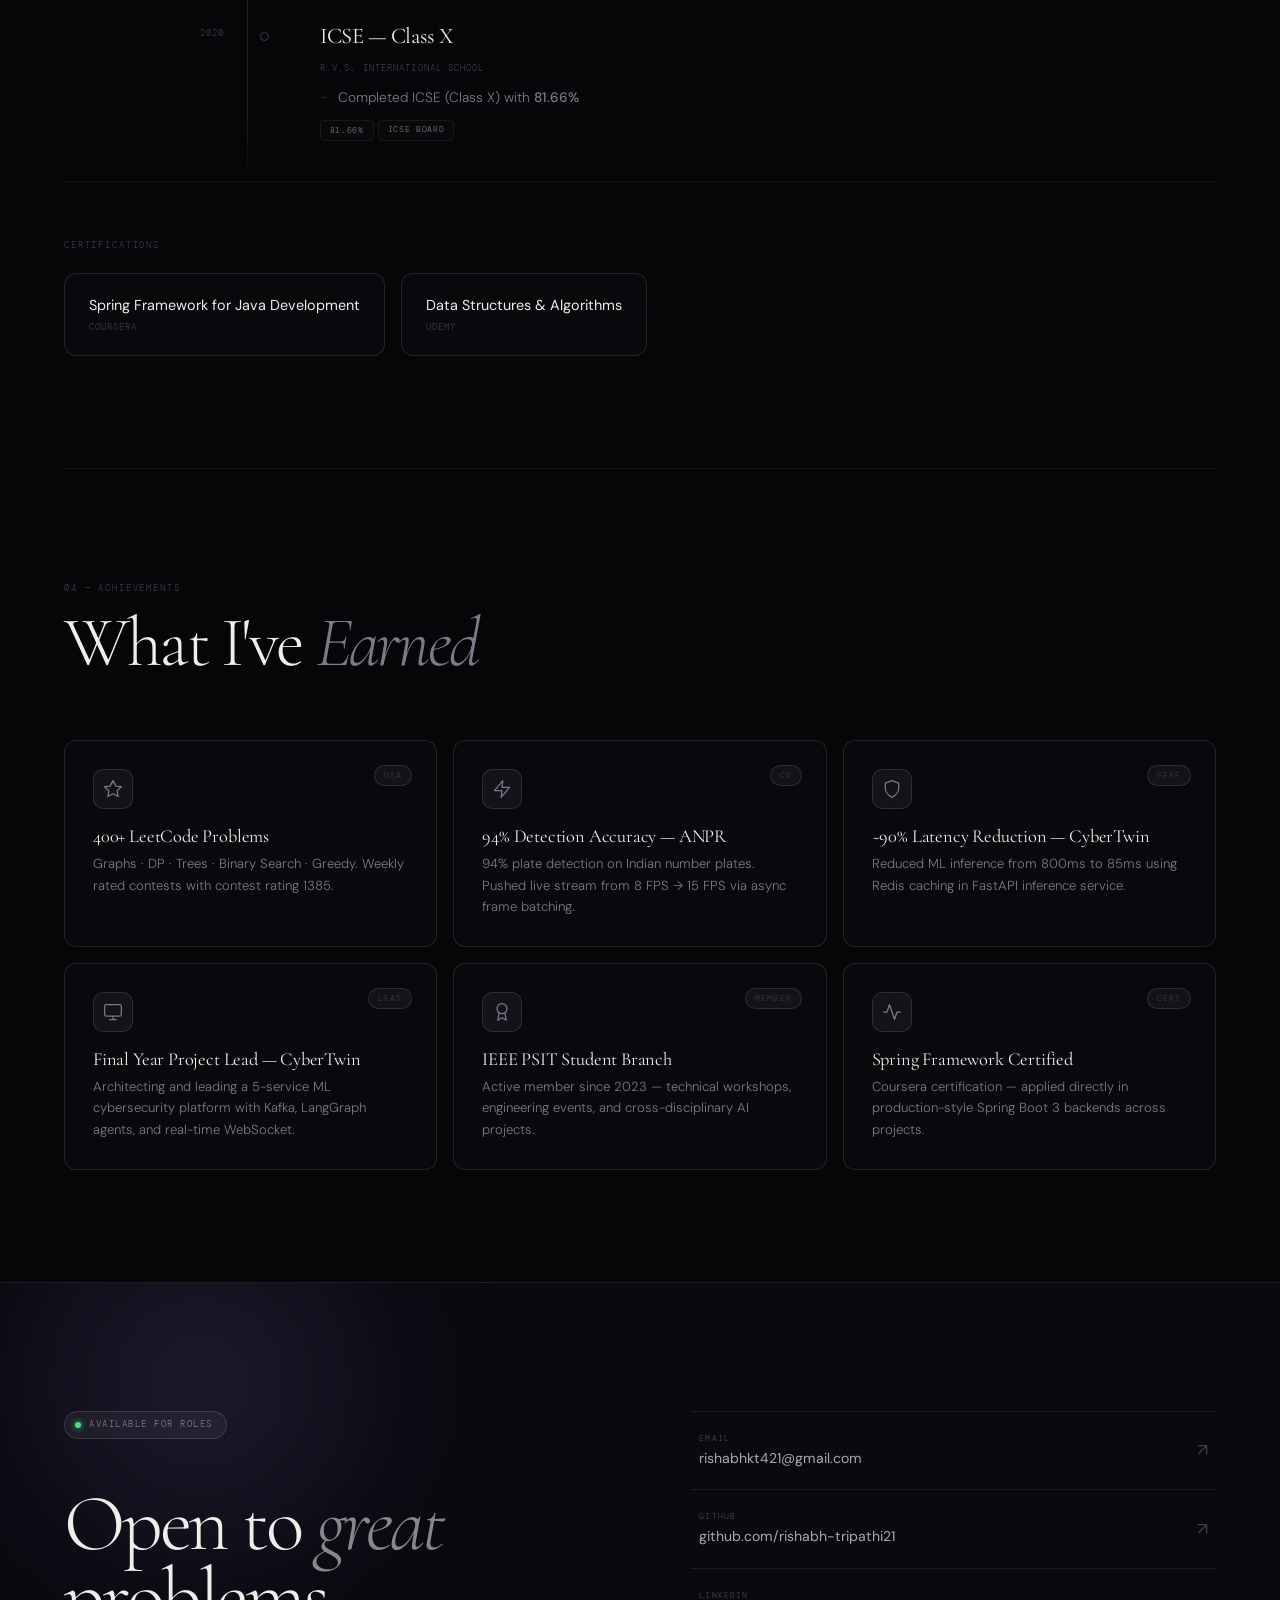
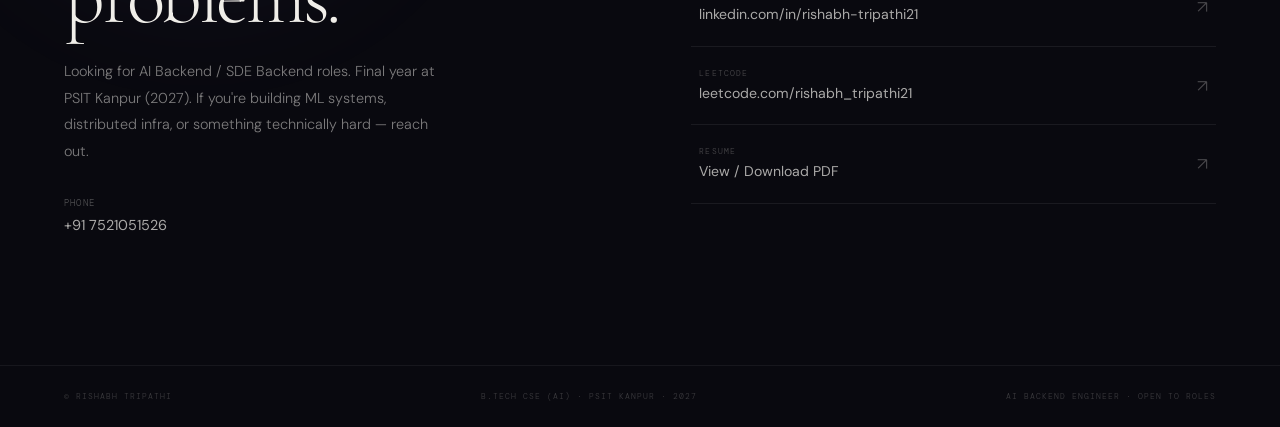
==== commit 5e5a926a: "little changes in code" ====
--- a/index.html
+++ b/index.html
@@ -583,7 +583,7 @@
       <div class="contact-left rv">
         <div class="avail-pill light">
           <span class="avail-dot"></span>
-          Available for roles — 2025
+          Available for roles
         </div>
         <h2 class="contact-hed">Open to <em>great</em><br>problems.</h2>
         <p class="contact-sub">Looking for AI Backend / SDE Backend roles. Final year at PSIT Kanpur (2027). If you're building ML systems, distributed infra, or something technically hard — reach out.</p>
--- a/style.css
+++ b/style.css
@@ -167,68 +167,95 @@
 }
 
 /* ═══════════════════════════════════════════════
-   NAV
+   NAV — floating pill
 ═══════════════════════════════════════════════ */
 nav {
-  position: fixed; top: 1.2rem; left: 50%; transform: translateX(-50%);
+  position: fixed; top: 1.4rem; left: 50%; transform: translateX(-50%);
   z-index: 500;
   display: flex; align-items: center; gap: 0;
-  background: var(--glass);
-  border: 1px solid var(--border2);
+  background: rgba(10,10,14,.82);
+  border: 1px solid rgba(255,255,255,.09);
   border-radius: 999px;
-  padding: .45rem .45rem .45rem 1.4rem;
-  backdrop-filter: blur(28px) saturate(180%);
-  -webkit-backdrop-filter: blur(28px) saturate(180%);
-  box-shadow: 0 4px 32px rgba(0,0,0,.28), 0 1px 0 rgba(255,255,255,.05) inset;
+  padding: .4rem .4rem .4rem 1.5rem;
+  backdrop-filter: blur(32px) saturate(160%);
+  -webkit-backdrop-filter: blur(32px) saturate(160%);
+  box-shadow: 0 4px 40px rgba(0,0,0,.38), 0 1px 0 rgba(255,255,255,.06) inset;
   opacity: 0;
   transition: opacity .5s, box-shadow .3s, background .45s, border-color .45s;
   white-space: nowrap;
 }
 nav.vis { opacity: 1; }
 nav.sc {
-  box-shadow: 0 8px 48px rgba(0,0,0,.4),
-              0 1px 0 rgba(255,255,255,.05) inset,
-              0 0 0 1px var(--border3);
-}
-
+  box-shadow: 0 8px 56px rgba(0,0,0,.5),
+              0 1px 0 rgba(255,255,255,.07) inset,
+              0 0 0 1px rgba(255,255,255,.12);
+}
+
+/* Logo — green, prominent */
 .nav-logo {
-  font-family: var(--mono); font-size: .62rem;
-  letter-spacing: .22em; text-transform: uppercase;
-  color: var(--ink); opacity: .4;
-  margin-right: 1.4rem; transition: opacity .25s;
-}
-.nav-logo:hover { opacity: 1; }
-
-.nav-links { display: flex; gap: .1rem; }
+  font-family: var(--mono); font-size: .78rem;
+  letter-spacing: .18em; text-transform: uppercase;
+  color: var(--green); opacity: 1;
+  transition: opacity .25s, color .25s;
+  flex-shrink: 0;
+}
+.nav-logo:hover { opacity: .75; }
+
+/* Vertical divider after logo */
+.nav-logo::after {
+  content: '';
+  display: inline-block;
+  width: 1px; height: 14px;
+  background: rgba(255,255,255,.15);
+  margin-left: 1.4rem;
+  vertical-align: middle;
+}
+
+.nav-links { display: flex; gap: .05rem; margin-left: .9rem; }
 .nav-links a {
-  font-family: var(--mono); font-size: .57rem;
+  font-family: var(--mono); font-size: .58rem;
   letter-spacing: .1em; text-transform: uppercase;
-  color: var(--ink2); padding: .36rem .75rem; border-radius: 999px;
+  color: rgba(200,200,210,.65);
+  padding: .36rem .8rem; border-radius: 999px;
   transition: all .22s var(--fast);
 }
-.nav-links a:hover { color: var(--ink); background: var(--glass3); }
-.nav-links a.active { background: var(--ink); color: var(--bg); }
-
-.nav-end { display: flex; align-items: center; gap: .3rem; margin-left: .4rem; }
-
+.nav-links a:hover { color: var(--ink); background: rgba(255,255,255,.07); }
+.nav-links a.active { color: var(--ink); background: rgba(255,255,255,.1); }
+
+.nav-end { display: flex; align-items: center; gap: .35rem; margin-left: .6rem; }
+
+/* Resume — bright cream pill matching reference */
 .btn-resume {
   display: flex; align-items: center; gap: .4rem;
-  font-family: var(--mono); font-size: .57rem;
+  font-family: var(--mono); font-size: .58rem;
   letter-spacing: .1em; text-transform: uppercase;
-  padding: .38rem .95rem; border-radius: 999px;
-  background: var(--ink); color: var(--bg);
-  transition: opacity .2s, transform .25s var(--spring);
-}
-.btn-resume:hover { opacity: .85; transform: scale(1.03); }
-
+  padding: .42rem 1.1rem; border-radius: 999px;
+  background: #ebe8e1; color: #111118;
+  font-weight: 500;
+  transition: background .2s, transform .25s var(--spring), box-shadow .2s;
+  box-shadow: 0 1px 6px rgba(0,0,0,.18);
+}
+.btn-resume:hover {
+  background: #f5f2eb;
+  transform: scale(1.04);
+  box-shadow: 0 2px 12px rgba(0,0,0,.25);
+}
+.btn-resume svg { opacity: .7; }
+
+/* Theme toggle */
 .theme-btn {
-  width: 32px; height: 32px; border-radius: 50%;
-  border: 1px solid var(--border2);
+  width: 34px; height: 34px; border-radius: 50%;
+  border: 1px solid rgba(255,255,255,.1);
   display: flex; align-items: center; justify-content: center;
-  color: var(--ink2); position: relative;
-  transition: background .2s, color .2s, transform .3s var(--spring);
-}
-.theme-btn:hover { background: var(--bg-3); color: var(--ink); transform: rotate(20deg); }
+  color: rgba(200,200,210,.65); position: relative;
+  transition: background .2s, color .2s, transform .3s var(--spring), border-color .2s;
+}
+.theme-btn:hover {
+  background: rgba(255,255,255,.08);
+  color: var(--ink);
+  border-color: rgba(255,255,255,.18);
+  transform: rotate(20deg);
+}
 .sun, .moon {
   position: absolute;
   transition: opacity .3s, transform .5s var(--ease);
@@ -237,6 +264,29 @@
 .moon { opacity: 0; transform: rotate(-70deg); }
 [data-theme="light"] .sun  { opacity: 0; transform: rotate(70deg); }
 [data-theme="light"] .moon { opacity: 1; transform: rotate(0deg); }
+
+/* Light mode nav overrides */
+[data-theme="light"] nav {
+  background: rgba(244,242,238,.88);
+  border-color: rgba(0,0,0,.09);
+  box-shadow: 0 4px 32px rgba(0,0,0,.12), 0 1px 0 rgba(255,255,255,.6) inset;
+}
+[data-theme="light"] nav.sc {
+  box-shadow: 0 8px 48px rgba(0,0,0,.16), 0 0 0 1px rgba(0,0,0,.09);
+}
+[data-theme="light"] .nav-logo { color: #2a9c5f; }
+[data-theme="light"] .nav-logo::after { background: rgba(0,0,0,.15); }
+[data-theme="light"] .nav-links a { color: rgba(50,50,70,.6); }
+[data-theme="light"] .nav-links a:hover { color: #0a0a0f; background: rgba(0,0,0,.05); }
+[data-theme="light"] .nav-links a.active { color: #0a0a0f; background: rgba(0,0,0,.07); }
+[data-theme="light"] .btn-resume { background: #111118; color: #f0eee9; box-shadow: none; }
+[data-theme="light"] .btn-resume:hover { background: #222230; }
+[data-theme="light"] .theme-btn {
+  border-color: rgba(0,0,0,.1); color: rgba(50,50,70,.6);
+}
+[data-theme="light"] .theme-btn:hover {
+  background: rgba(0,0,0,.05); color: #0a0a0f; border-color: rgba(0,0,0,.18);
+}
 
 /* ═══════════════════════════════════════════════
    HERO
@@ -1291,8 +1341,6 @@
 [data-theme="light"] #cursor { background: #ffffff; mix-blend-mode: difference; }
 [data-theme="light"] #cursor-trail { border-color: rgba(255,255,255,.55); opacity: .5; }
 
-[data-theme="light"] .nav-logo { color: #0a0a0f; }
-[data-theme="light"] .btn-resume { background: #0a0a0f; color: #f4f2ee; }
 [data-theme="light"] .cta-solid { background: #0a0a0f; color: #f4f2ee; border-color: #0a0a0f; }
 [data-theme="light"] .cta-outline { background: rgba(0,0,0,.04); border-color: rgba(0,0,0,.12); color: #5a5a6a; }
 [data-theme="light"] .cta-outline:hover { color: #0a0a0f; border-color: rgba(0,0,0,.25); }
@@ -1304,4 +1352,4 @@
   background: #16a34a; border-color: #16a34a; box-shadow: 0 0 12px rgba(22,163,74,.5);
 }
 [data-theme="light"] .avail-dot { background: #16a34a; box-shadow: 0 0 6px rgba(22,163,74,.5); }
-[data-theme="light"] #prog { background: linear-gradient(90deg, #16a34a, #2563eb, #7c3aed); }
+[data-theme="light"] #prog { background: linear-gradient(90deg, #16a34a, #2563eb, #7c3aed); }
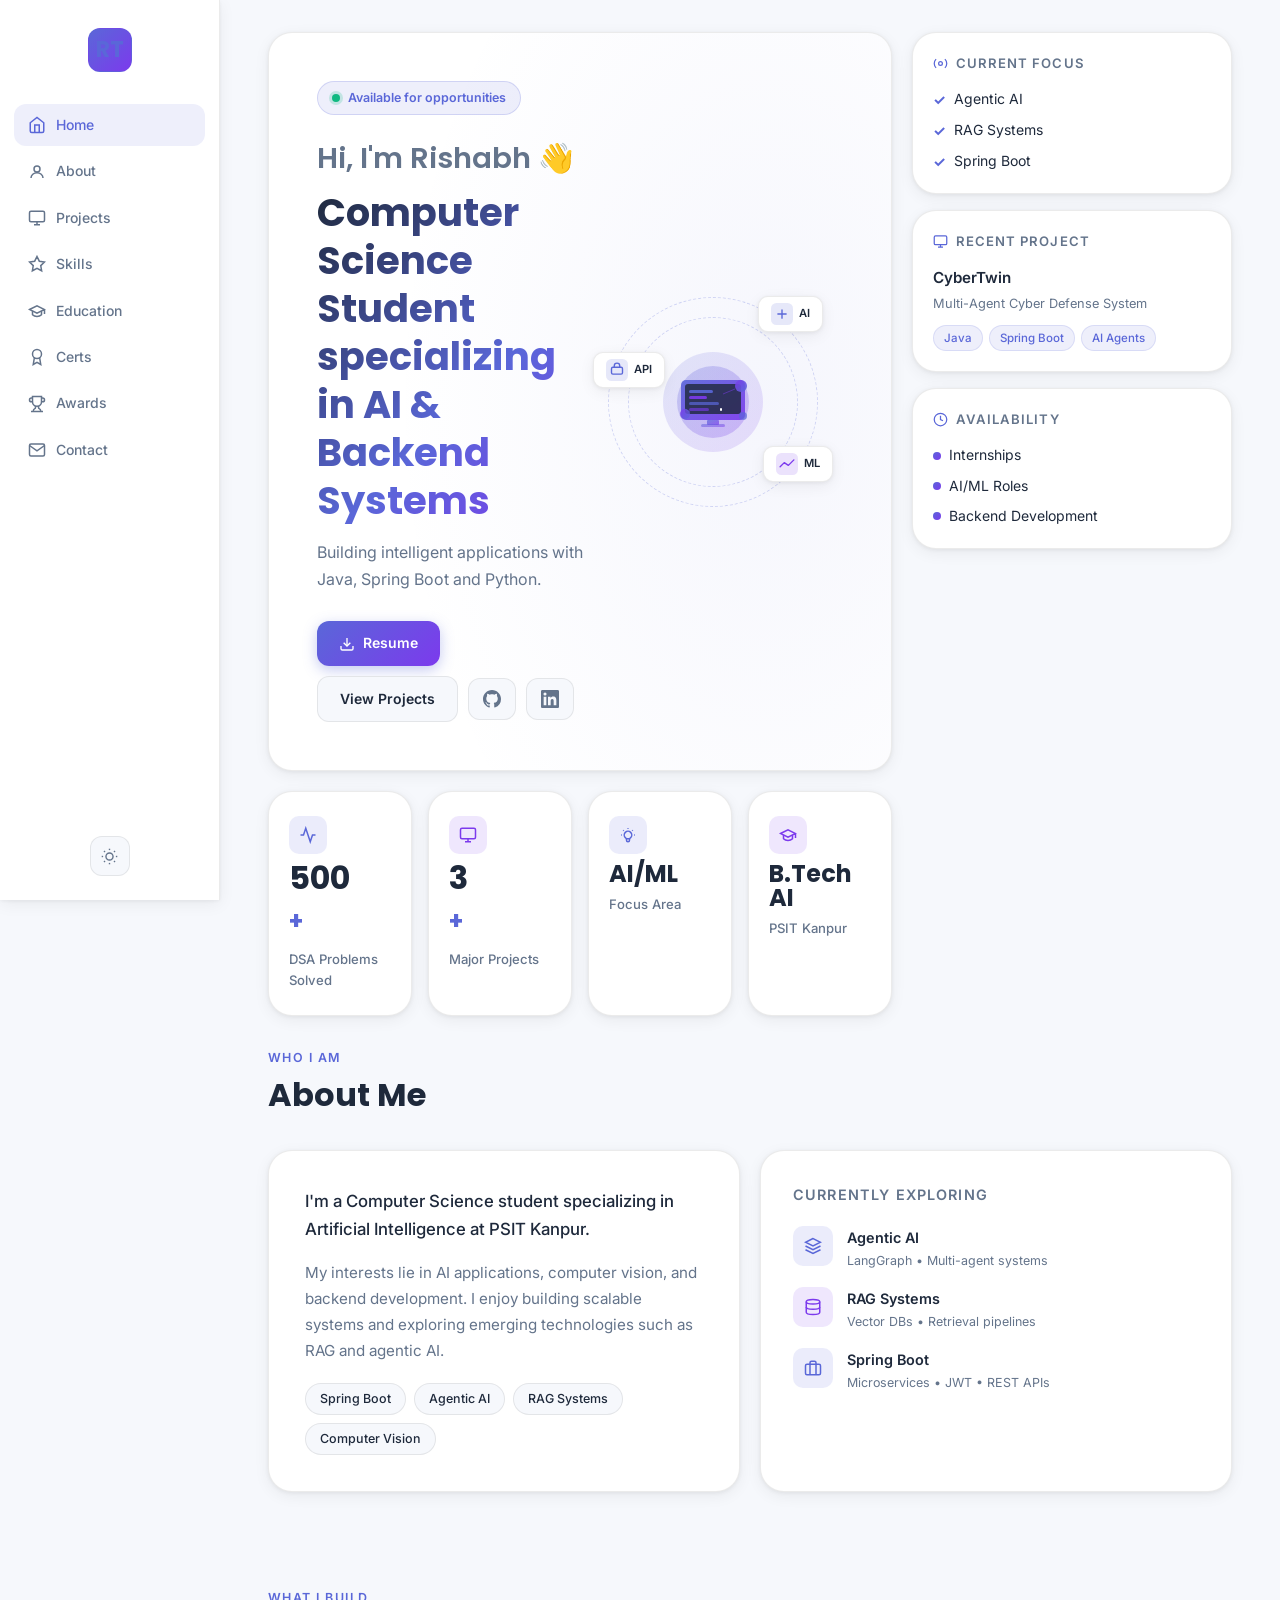
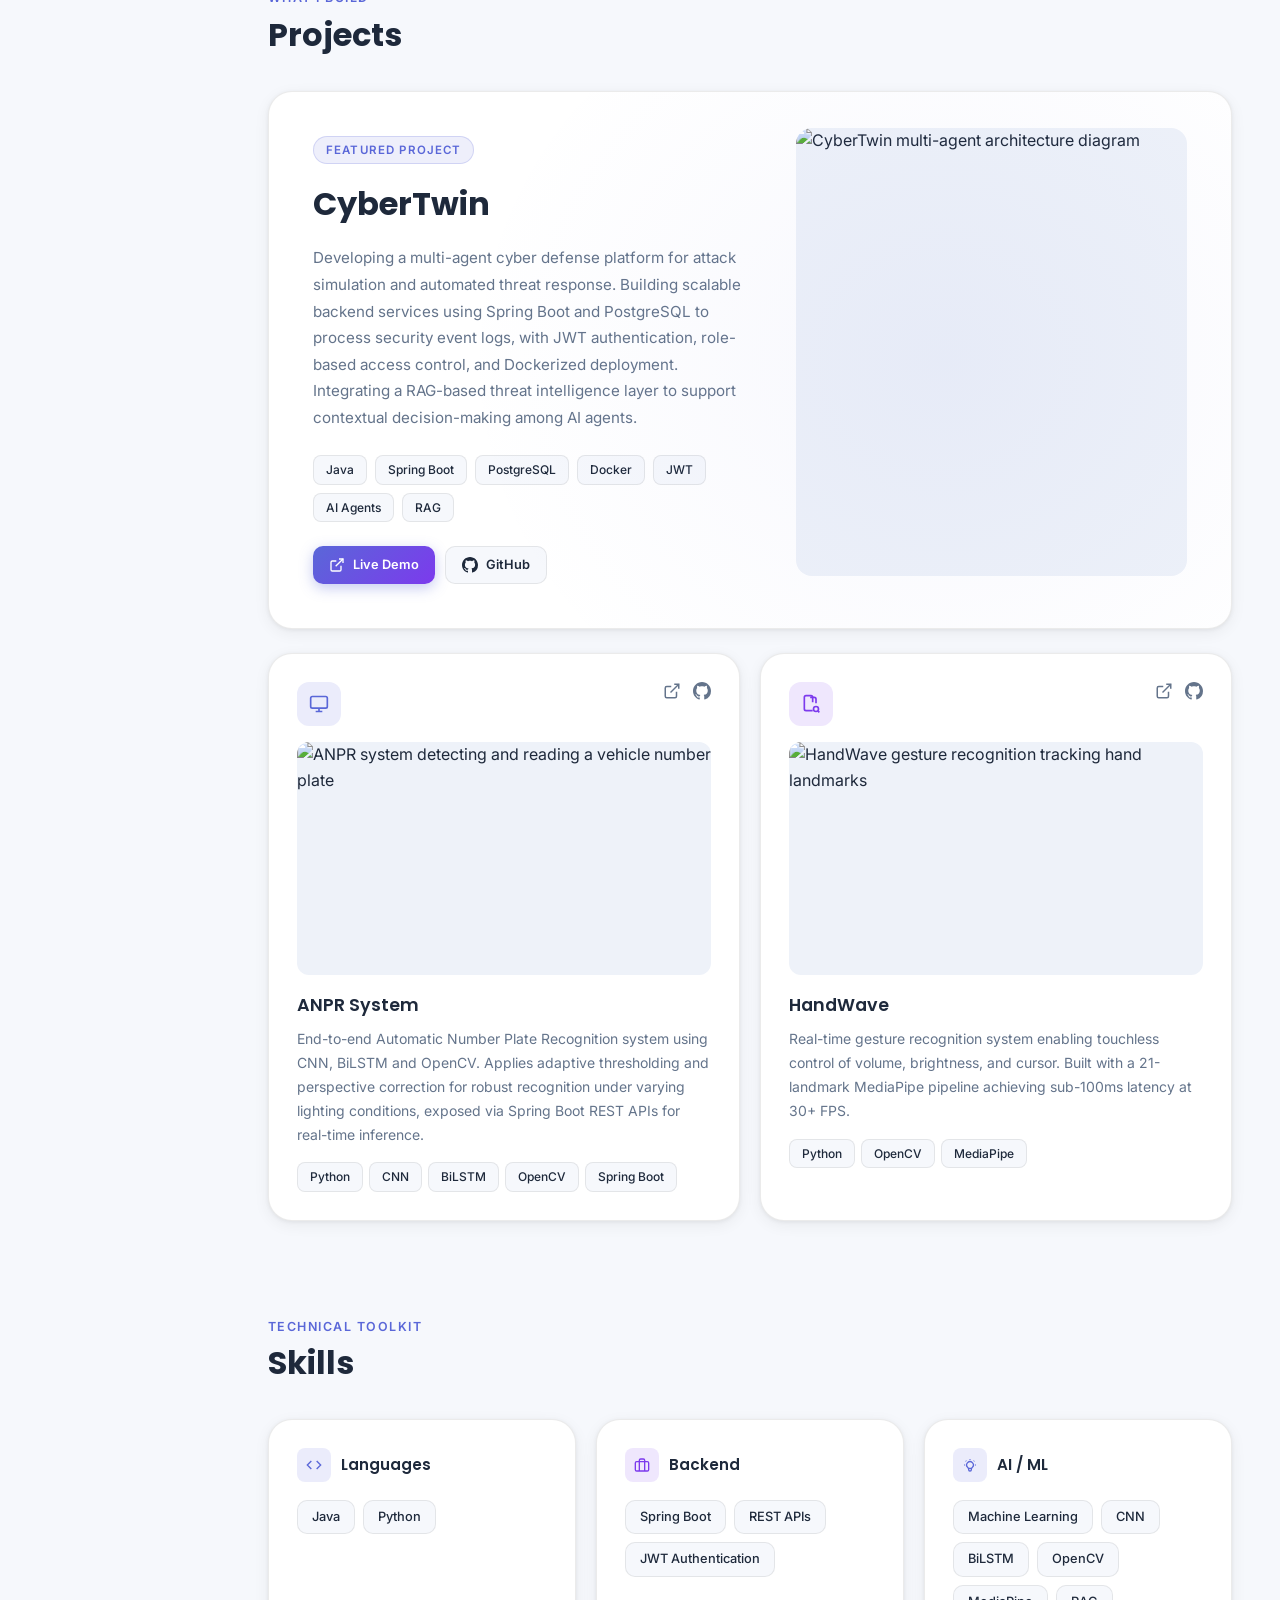
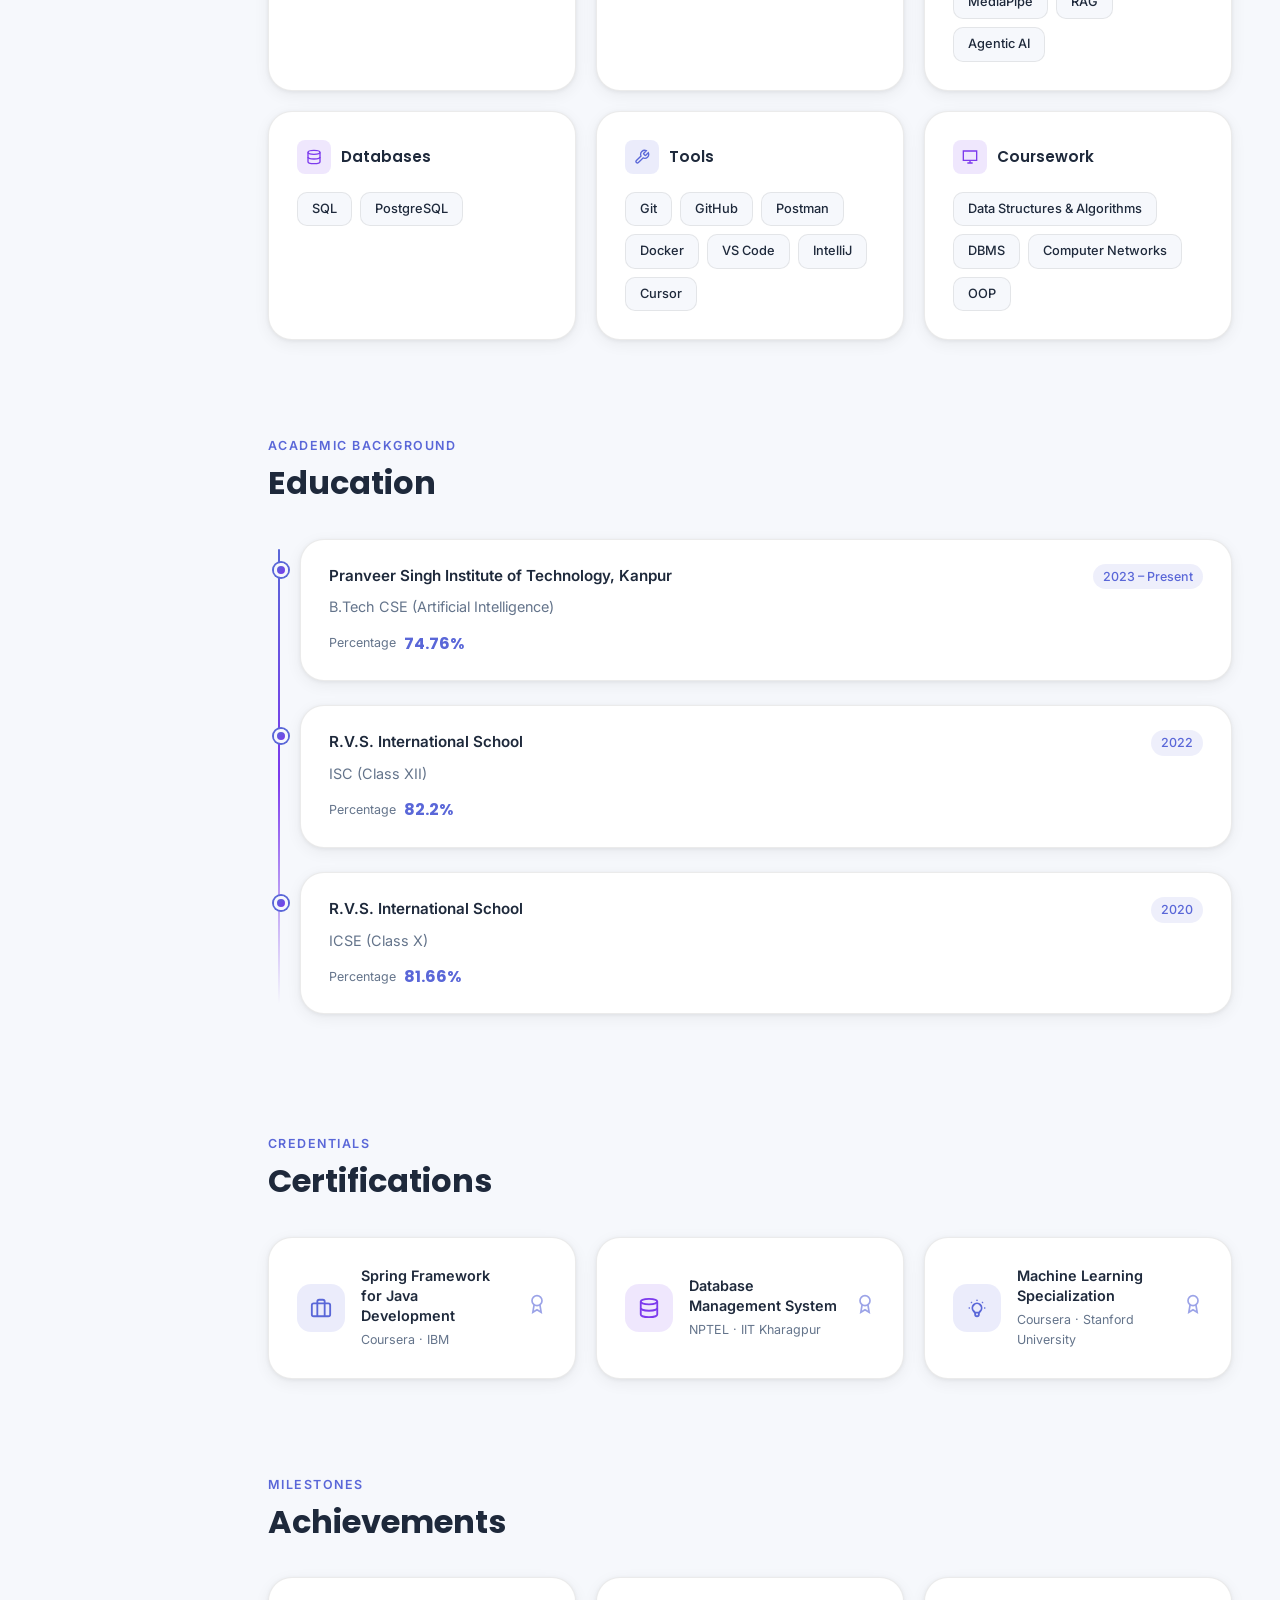
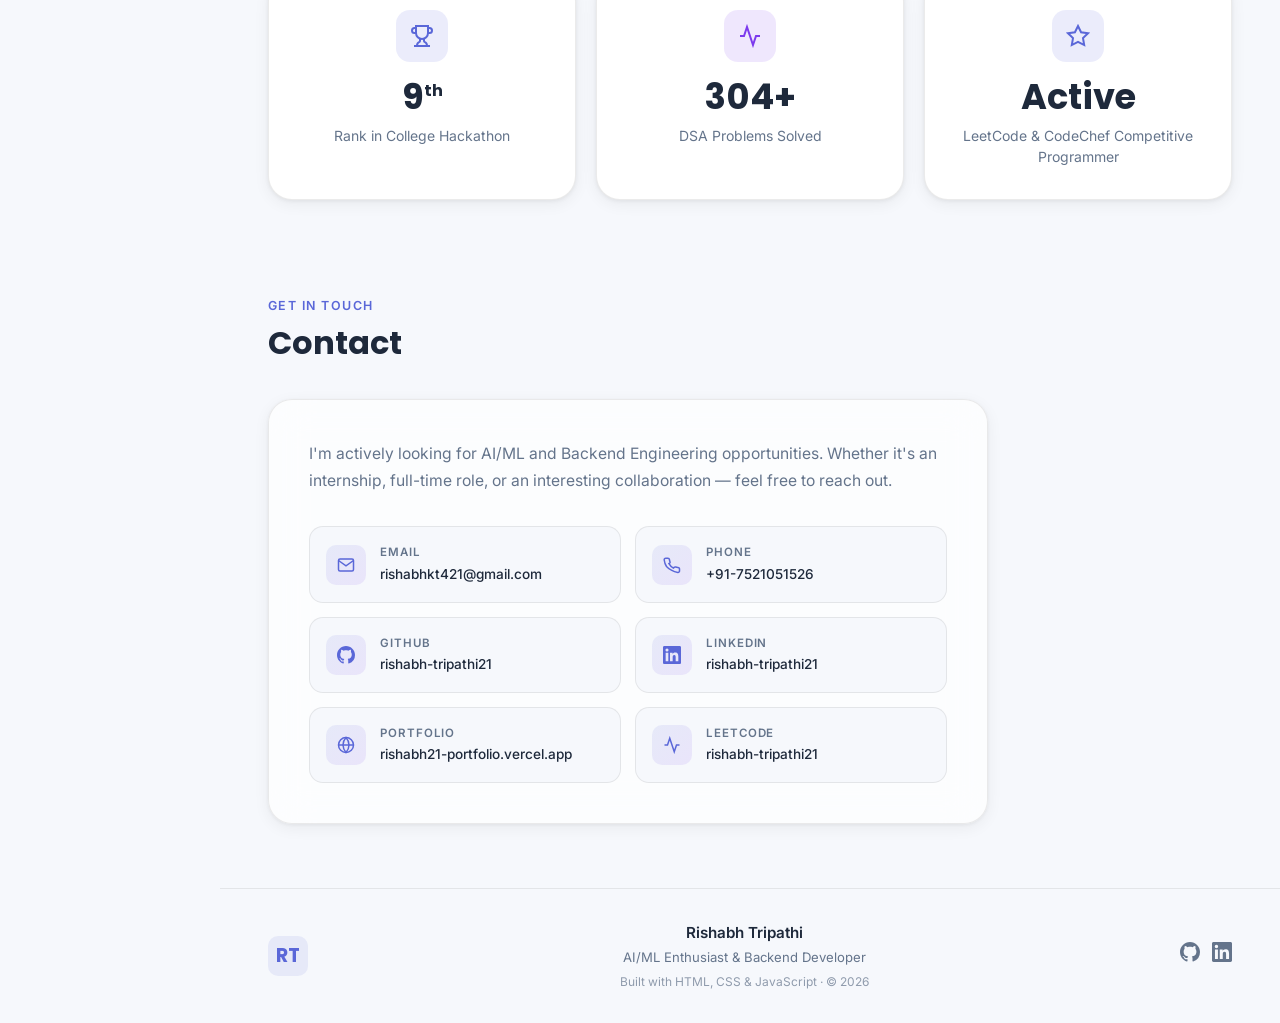
==== commit aed860a0: "Changed the complte portfolio style" ====
--- a/index.html
+++ b/index.html
@@ -1,629 +1,752 @@
 <!DOCTYPE html>
-<html lang="en" data-theme="dark">
+<html lang="en">
 <head>
-  <meta charset="UTF-8"/>
-  <meta name="viewport" content="width=device-width, initial-scale=1.0"/>
-  <meta name="description" content="Rishabh Tripathi — AI & Backend Engineer. Spring Boot · Kafka · LangGraph · Computer Vision. PSIT Kanpur 2027."/>
-  <meta property="og:title" content="Rishabh Tripathi — AI Backend Engineer"/>
-  <meta property="og:description" content="Backend Engineer building scalable ML systems. 90% latency reduction · 94% detection accuracy · Real-time event pipelines."/>
-  <meta property="og:type" content="website"/>
-  <meta name="theme-color" content="#060608"/>
-  <link rel="icon" href="data:image/svg+xml,<svg xmlns='http://www.w3.org/2000/svg' viewBox='0 0 32 32'><text x='6' y='24' font-size='24' font-family='monospace' fill='%23f0eee9'><tspan>RT</tspan></text></svg>"/>
-  <title>Rishabh Tripathi — AI Backend Engineer</title>
-  <link rel="preconnect" href="https://fonts.googleapis.com"/>
-  <link href="https://fonts.googleapis.com/css2?family=Cormorant+Garamond:ital,wght@0,300;0,400;0,600;1,300;1,400&family=DM+Mono:ital,wght@0,300;0,400;1,300&family=DM+Sans:wght@300;400;500&display=swap" rel="stylesheet"/>
-  <script>
-    const savedTheme = localStorage.getItem('rt-theme');
-    if (savedTheme) {
-      document.documentElement.dataset.theme = savedTheme;
-    } else {
-      document.documentElement.dataset.theme = 'dark';
-    }
-  </script>
-  <link rel="stylesheet" href="style.css"/>
+  <meta charset="UTF-8" />
+  <meta name="viewport" content="width=device-width, initial-scale=1.0" />
+  <meta name="description" content="Rishabh Tripathi — AI/ML Enthusiast & Backend Developer. Building intelligent systems with Java, Spring Boot, Python, Computer Vision and Agentic AI." />
+  <meta name="keywords" content="Rishabh Tripathi, AI/ML Engineer, Backend Developer, Spring Boot, Java, Python, Machine Learning, Portfolio" />
+  <meta name="author" content="Rishabh Tripathi" />
+  <meta property="og:title" content="Rishabh Tripathi — AI/ML & Backend Engineer" />
+  <meta property="og:description" content="Building intelligent systems with Java, Spring Boot, Python, Computer Vision and Agentic AI." />
+  <meta property="og:type" content="website" />
+  <meta property="og:url" content="https://rishabh21-portfolio.vercel.app" />
+  <meta name="twitter:card" content="summary_large_image" />
+  <title>Rishabh Tripathi — AI/ML & Backend Engineer</title>
+  <link rel="preconnect" href="https://fonts.googleapis.com" />
+  <link rel="preconnect" href="https://fonts.gstatic.com" crossorigin />
+  <link href="https://fonts.googleapis.com/css2?family=Poppins:wght@400;500;600;700;800&family=Inter:wght@400;500;600;700&display=swap" rel="stylesheet" />
+  <link rel="stylesheet" href="style.css" />
 </head>
 <body>
-
-  <!-- SKIP LINK -->
-  <a href="#main" class="skip-link">Skip to main content</a>
-
-  <!-- CURSOR -->
-  <div id="cursor"></div>
-  <div id="cursor-trail"></div>
-
-  <!-- PROGRESS -->
-  <div id="prog"></div>
-
-  <!-- NOISE OVERLAY -->
-  <canvas id="noise" aria-hidden="true"></canvas>
-
-  <!-- NAV -->
-  <nav id="nav">
-    <a href="#hero" class="nav-logo">RT</a>
-    <ul class="nav-links">
-      <li><a href="#about">About</a></li>
-      <li><a href="#projects">Projects</a></li>
-      <li><a href="#education">Education</a></li>
-      <li><a href="#achievements">Achievements</a></li>
-      <li><a href="#contact">Contact</a></li>
-    </ul>
-    <div class="nav-end">
-      <a href="2301641520146_Rishabh_Tripathi.pdf" target="_blank" class="btn-resume">
-        Resume
-        <svg width="9" height="9" viewBox="0 0 9 9" fill="none"><path d="M1 8L8 1M8 1H2.5M8 1V6.5" stroke="currentColor" stroke-width="1.3" stroke-linecap="round"/></svg>
-      </a>
-      <button id="themeBtn" class="theme-btn" aria-label="Toggle theme">
-        <svg class="sun" width="14" height="14" viewBox="0 0 14 14" fill="none"><circle cx="7" cy="7" r="2.5" stroke="currentColor" stroke-width="1.3"/><path d="M7 1v1.5M7 11.5V13M1 7h1.5M11.5 7H13M2.93 2.93l1.06 1.06M10.01 10.01l1.06 1.06M11.07 2.93l-1.06 1.06M3.99 10.01l-1.06 1.06" stroke="currentColor" stroke-width="1.3" stroke-linecap="round"/></svg>
-        <svg class="moon" width="13" height="13" viewBox="0 0 13 13" fill="none"><path d="M11.5 7A5.5 5.5 0 1 1 6 1.5a4 4 0 0 0 5.5 5.5z" stroke="currentColor" stroke-width="1.3" stroke-linejoin="round"/></svg>
-      </button>
-      <button id="menuBtn" class="menu-btn" aria-label="Toggle menu" aria-expanded="false">
-        <span class="bar"></span>
-        <span class="bar"></span>
-      </button>
-    </div>
-  </nav>
-
-  <!-- MOBILE MENU OVERLAY -->
-  <div id="mobileMenu" class="mobile-menu" aria-hidden="true">
-    <div class="mm-inner">
-      <a href="#about"        class="mm-link"><span class="mm-num">01</span>About</a>
-      <a href="#projects"     class="mm-link"><span class="mm-num">02</span>Projects</a>
-      <a href="#education"    class="mm-link"><span class="mm-num">03</span>Education</a>
-      <a href="#achievements" class="mm-link"><span class="mm-num">04</span>Achievements</a>
-      <a href="#contact"      class="mm-link"><span class="mm-num">05</span>Contact</a>
-      <a href="2301641520146_Rishabh_Tripathi.pdf" target="_blank" class="mm-resume">
-        Download Resume ↗
-      </a>
+  <!-- Loading Screen -->
+  <div id="loader" class="loader" aria-hidden="true">
+    <div class="loader-inner">
+      <div class="loader-logo">RT</div>
+      <div class="loader-bar"><div class="loader-progress"></div></div>
     </div>
   </div>
 
-  <!-- ══ HERO ══ -->
-  <section id="hero" id="main" role="main">
-    <div class="hero-bg-grid" aria-hidden="true"></div>
-    <div class="hero-orb orb-1" aria-hidden="true"></div>
-    <div class="hero-orb orb-2" aria-hidden="true"></div>
-    <div class="hero-orb orb-3" aria-hidden="true"></div>
-
-    <div class="hero-inner">
-      <div class="hero-identity rv">
-        <div class="avail-pill">
-          <span class="avail-dot"></span>
-          Open to AI / Backend roles — Available Now
-        </div>
-        <h1>
-          <span class="h1-first">Rishabh</span>
-          <em>Tripathi</em>
-        </h1>
-        <p class="hero-title-line">Backend Engineer — 90% latency reduction · 94% ML accuracy · Real-time systems</p>
-      </div>
-
-      <div class="hero-split rv">
-        <div class="hero-statement-wrap">
-          <p class="hero-statement">I build backend systems for ML-driven applications — focusing on real-time processing, system reliability, and scalable architecture.
-          </p>
-          <p class="hero-statement">Currently developing distributed backend systems using Spring Boot, Kafka, LangGraph agents, and Redis with emphasis on real-time event processing.</p>
-          <p class="hero-statement muted">B.Tech CSE (AI) · PSIT Kanpur · Final Year (4th) · 2023–2027</p>
-        </div>
-        <div class="hero-proofs">
-          <div class="proof-item rv" data-delay="0">
-            <span class="proof-n" data-to="400" data-sfx="+">0</span>
-            <span class="proof-l">LeetCode Problems</span>
-          </div>
-          <div class="proof-div"></div>
-          <div class="proof-item rv" data-delay="80">
-            <span class="proof-n">1385</span>
-            <span class="proof-l">Contest Rating</span>
-          </div>
-          <div class="proof-div"></div>
-          <div class="proof-item rv" data-delay="160">
-            <span class="proof-n">94%</span>
-            <span class="proof-l">Detection Accuracy (Custom Dataset)</span>
-          </div>
-          <div class="proof-div"></div>
-          <div class="proof-item rv" data-delay="240">
-            <span class="proof-n">~90%</span>
-            <span class="proof-l">Latency Reduced</span>
-          </div>
-        </div>
-      </div>
-
-      <div class="hero-ctas rv">
-        <a href="2301641520146_Rishabh_Tripathi.pdf" target="_blank" class="cta-solid">
-          <svg width="13" height="13" viewBox="0 0 13 13" fill="none"><path d="M1.5 9v1.5a1 1 0 001 1h8a1 1 0 001-1V9M6.5 2v6M4 5.5l2.5 2.5 2.5-2.5" stroke="currentColor" stroke-width="1.3" stroke-linecap="round" stroke-linejoin="round"/></svg>
-          Download Resume
-        </a>
-        <a href="https://github.com/rishabh-tripathi21" target="_blank" class="cta-outline">
-          <svg width="13" height="13" viewBox="0 0 14 14" fill="currentColor"><path d="M7 1C3.686 1 1 3.686 1 7c0 2.655 1.722 4.907 4.11 5.7.3.055.41-.13.41-.29v-1.016c-1.668.362-2.018-.803-2.018-.803-.273-.693-.666-.877-.666-.877-.544-.373.04-.365.04-.365.602.042.918.618.918.618.535.916 1.403.651 1.745.498.054-.387.21-.652.38-.801-1.331-.151-2.73-.665-2.73-2.961 0-.654.234-1.188.617-1.607-.062-.151-.267-.76.058-1.585 0 0 .503-.161 1.648.614a5.74 5.74 0 011.5-.202c.509.003 1.021.069 1.5.202 1.145-.775 1.647-.614 1.647-.614.326.824.121 1.434.06 1.585.384.42.616.953.616 1.607 0 2.302-1.401 2.808-2.736 2.956.215.185.407.55.407 1.108v1.643c0 .16.108.348.413.289C11.279 11.905 13 9.654 13 7c0-3.314-2.686-6-6-6z"/></svg>
-          GitHub
-        </a>
-        <a href="https://linkedin.com/in/rishabh-tripathi21" target="_blank" class="cta-outline">
-          <svg width="13" height="13" viewBox="0 0 24 24" fill="currentColor"><path d="M20.447 20.452h-3.554v-5.569c0-1.328-.027-3.037-1.852-3.037-1.853 0-2.136 1.445-2.136 2.939v5.667H9.351V9h3.414v1.561h.046c.477-.9 1.637-1.85 3.37-1.85 3.601 0 4.267 2.37 4.267 5.455v6.286zM5.337 7.433a2.062 2.062 0 0 1-2.063-2.065 2.064 2.064 0 1 1 2.063 2.065zm1.782 13.019H3.555V9h3.564v11.452zM22.225 0H1.771C.792 0 0 .774 0 1.729v20.542C0 23.227.792 24 1.771 24h20.451C23.2 24 24 23.227 24 22.271V1.729C24 .774 23.2 0 22.222 0h.003z"/></svg>
-          LinkedIn
-        </a>
-        <a href="https://leetcode.com/rishabh_tripathi21" target="_blank" class="cta-outline">
-          <svg width="13" height="13" viewBox="0 0 24 24" fill="currentColor"><path d="M13.483 0a1.3 1.3 0 0 0-.92.38L2.38 10.56a1.3 1.3 0 0 0 0 1.84l10.183 10.183a1.3 1.3 0 0 0 1.84 0l1.414-1.414a1.3 1.3 0 0 0 0-1.84L7.293 11.5l8.524-8.524a1.3 1.3 0 0 0 0-1.84L14.403.38A1.3 1.3 0 0 0 13.483 0z"/>
-          </svg>
-          LeetCode
-        </a>
-        <a href="mailto:rishabhkt421@gmail.com" class="cta-outline cta-email">rishabhkt421@gmail.com</a>
-      </div>
-    </div>
-
-    <div class="marquee-wrap">
-      <div class="marquee-inner">
-        <span>Java</span><span class="dot">·</span><span>Spring Boot 3</span><span class="dot">·</span>
-        <span>Apache Kafka</span><span class="dot">·</span><span>LangGraph</span><span class="dot">·</span>
-        <span>Redis</span><span class="dot">·</span><span>FastAPI</span><span class="dot">·</span>
-        <span>WebSocket</span><span class="dot">·</span><span>YOLOv8</span><span class="dot">·</span>
-        <span>EasyOCR</span><span class="dot">·</span><span>PostgreSQL</span><span class="dot">·</span>
-        <span>Docker</span><span class="dot">·</span><span>RAG</span><span class="dot">·</span>
-        <span>NLP</span><span class="dot">·</span><span>OpenCV</span><span class="dot">·</span>
-        <span>Python</span><span class="dot">·</span><span>JWT Auth</span><span class="dot">·</span>
-        <!-- dupe -->
-        <span>Java</span><span class="dot">·</span><span>Spring Boot 3</span><span class="dot">·</span>
-        <span>Apache Kafka</span><span class="dot">·</span><span>LangGraph</span><span class="dot">·</span>
-        <span>Redis</span><span class="dot">·</span><span>FastAPI</span><span class="dot">·</span>
-        <span>WebSocket</span><span class="dot">·</span><span>YOLOv8</span><span class="dot">·</span>
-        <span>EasyOCR</span><span class="dot">·</span><span>PostgreSQL</span><span class="dot">·</span>
-        <span>Docker</span><span class="dot">·</span><span>RAG</span><span class="dot">·</span>
-        <span>NLP</span><span class="dot">·</span><span>OpenCV</span><span class="dot">·</span>
-        <span>Python</span><span class="dot">·</span><span>JWT Auth</span><span class="dot">·</span>
-      </div>
-    </div>
-  </section>
-
-  <!-- ══ ABOUT / SKILLS ══ -->
-  <section id="about" class="sec">
-    <div class="sec-head rv">
-      <span class="sec-label">01 — About</span>
-      <h2 class="sec-title">Skills &amp; <em>Stack</em></h2>
-    </div>
-
-    <div class="skills-grid">
-      <div class="skill-card rv glass-card">
-        <div class="skill-card-icon">⚙️</div>
-        <div class="skill-card-head">Backend</div>
-        <ul class="skill-card-list">
-          <li><strong>Java</strong> <span>Primary language</span></li>
-          <li><strong>Spring Boot 3</strong> <span>REST APIs, JWT, WebSocket</span></li>
-          <li><strong>Flask / FastAPI</strong> <span>ML microservices</span></li>
-          <li><strong>Kafka</strong> <span>Async event streaming</span></li>
-          <li><strong>Redis</strong> <span>Caching, pub/sub</span></li>
-        </ul>
-      </div>
-
-      <div class="skill-card rv glass-card">
-        <div class="skill-card-icon">🧠</div>
-        <div class="skill-card-head">AI / ML</div>
-        <ul class="skill-card-list">
-          <li><strong>LangGraph</strong> <span>Agentic AI state machines</span></li>
-          <li><strong>RAG</strong> <span>Retrieval-augmented generation</span></li>
-          <li><strong>YOLOv8</strong> <span>Real-time object detection</span></li>
-          <li><strong>NLP</strong> <span>TF-IDF, text classification</span></li>
-          <li><strong>PyTorch / Scikit-learn</strong> <span>ML training</span></li>
-        </ul>
-      </div>
-
-      <div class="skill-card rv glass-card">
-        <div class="skill-card-icon">🗄️</div>
-        <div class="skill-card-head">Data & Infra</div>
-        <ul class="skill-card-list">
-          <li><strong>PostgreSQL</strong> <span>Relational DB, schema design</span></li>
-          <li><strong>Docker Compose</strong> <span>Multi-service containerization</span></li>
-          <li><strong>Git / GitHub</strong> <span>Version control, PR workflows</span></li>
-          <li><strong>WebSocket / STOMP</strong> <span>Real-time push</span></li>
-        </ul>
-      </div>
-
-      <div class="skill-card rv glass-card">
-        <div class="skill-card-icon">🔬</div>
-        <div class="skill-card-head">Languages & Tools</div>
-        <ul class="skill-card-list">
-          <li><strong>Java, Python</strong> <span>Core languages</span></li>
-          <li><strong>C++ (DSA)</strong> <span>Competitive programming</span></li>
-          <li><strong>OpenCV</strong> <span>Computer vision</span></li>
-          <li><strong>IntelliJ, VS Code</strong> <span>IDEs</span></li>
-        </ul>
-      </div>
-    </div>
-
-    <div class="coursework-strip rv">
-      <span class="cw-label">Relevant Coursework</span>
-      <div class="cw-chips">
-        <span class="cw-chip">Data Structures & Algorithms</span>
-        <span class="cw-chip">Database Management Systems</span>
-        <span class="cw-chip">Design & Analysis of Algorithms</span>
-      </div>
-    </div>
-  </section>
-
-  <div class="rule"></div>
-
-  <!-- ══ PROJECTS ══ -->
-  <section id="projects" class="sec">
-    <div class="sec-head rv">
-      <span class="sec-label">02 — Projects</span>
-      <h2 class="sec-title">What I've <em>Built</em></h2>
-    </div>
-
-    <!-- FLAGSHIP: CyberTwin -->
-    <div class="proj flagship rv glass-proj">
-      <div class="proj-glow" aria-hidden="true"></div>
-      <div class="proj-top">
-        <div class="proj-meta">
-          <span class="proj-idx">01</span>
-          <span class="proj-tag flagship-tag">Flagship</span>
-          <span class="proj-tag">Active</span>
-          <span class="proj-year">Jan 2025 — Present</span>
-        </div>
-        <div class="proj-links">
-          <a href="https://github.com/rishabh-tripathi21/CyberTwin" target="_blank" class="plink">
-            <svg width="12" height="12" viewBox="0 0 14 14" fill="currentColor"><path d="M7 1C3.686 1 1 3.686 1 7c0 2.655 1.722 4.907 4.11 5.7.3.055.41-.13.41-.29v-1.016c-1.668.362-2.018-.803-2.018-.803-.273-.693-.666-.877-.666-.877-.544-.373.04-.365.04-.365.602.042.918.618.918.618.535.916 1.403.651 1.745.498.054-.387.21-.652.38-.801-1.331-.151-2.73-.665-2.73-2.961 0-.654.234-1.188.617-1.607-.062-.151-.267-.76.058-1.585 0 0 .503-.161 1.648.614a5.74 5.74 0 011.5-.202c.509.003 1.021.069 1.5.202 1.145-.775 1.647-.614 1.647-.614.326.824.121 1.434.06 1.585.384.42.616.953.616 1.607 0 2.302-1.401 2.808-2.736 2.956.215.185.407.55.407 1.108v1.643c0 .16.108.348.413.289C11.279 11.905 13 9.654 13 7c0-3.314-2.686-6-6-6z"/></svg>
-            GitHub
+  <!-- Scroll Progress Bar -->
+  <div id="scroll-progress" class="scroll-progress" aria-hidden="true"></div>
+
+  <!-- Sidebar -->
+  <aside id="sidebar" class="sidebar" role="navigation" aria-label="Main navigation">
+    <div class="sidebar-logo">RT</div>
+    <nav class="sidebar-nav">
+      <a href="#home" class="nav-item active" data-section="home" aria-label="Home">
+        <svg class="nav-icon" viewBox="0 0 24 24" fill="none" stroke="currentColor" stroke-width="2"><path d="M3 9l9-7 9 7v11a2 2 0 0 1-2 2H5a2 2 0 0 1-2-2z"/><polyline points="9 22 9 12 15 12 15 22"/></svg>
+        <span class="nav-label">Home</span>
+      </a>
+      <a href="#about" class="nav-item" data-section="about" aria-label="About">
+        <svg class="nav-icon" viewBox="0 0 24 24" fill="none" stroke="currentColor" stroke-width="2"><circle cx="12" cy="8" r="4"/><path d="M4 20c0-4 3.6-7 8-7s8 3 8 7"/></svg>
+        <span class="nav-label">About</span>
+      </a>
+      <a href="#projects" class="nav-item" data-section="projects" aria-label="Projects">
+        <svg class="nav-icon" viewBox="0 0 24 24" fill="none" stroke="currentColor" stroke-width="2"><rect x="2" y="3" width="20" height="14" rx="2"/><path d="M8 21h8M12 17v4"/></svg>
+        <span class="nav-label">Projects</span>
+      </a>
+      <a href="#skills" class="nav-item" data-section="skills" aria-label="Skills">
+        <svg class="nav-icon" viewBox="0 0 24 24" fill="none" stroke="currentColor" stroke-width="2"><polygon points="12 2 15.09 8.26 22 9.27 17 14.14 18.18 21.02 12 17.77 5.82 21.02 7 14.14 2 9.27 8.91 8.26 12 2"/></svg>
+        <span class="nav-label">Skills</span>
+      </a>
+      <a href="#education" class="nav-item" data-section="education" aria-label="Education">
+        <svg class="nav-icon" viewBox="0 0 24 24" fill="none" stroke="currentColor" stroke-width="2"><path d="M22 10v6M2 10l10-5 10 5-10 5z"/><path d="M6 12v5c3 3 9 3 12 0v-5"/></svg>
+        <span class="nav-label">Education</span>
+      </a>
+      <a href="#certifications" class="nav-item" data-section="certifications" aria-label="Certifications">
+        <svg class="nav-icon" viewBox="0 0 24 24" fill="none" stroke="currentColor" stroke-width="2"><circle cx="12" cy="8" r="6"/><path d="M15.477 12.89L17 22l-5-3-5 3 1.523-9.11"/></svg>
+        <span class="nav-label">Certs</span>
+      </a>
+      <a href="#achievements" class="nav-item" data-section="achievements" aria-label="Achievements">
+        <svg class="nav-icon" viewBox="0 0 24 24" fill="none" stroke="currentColor" stroke-width="2"><path d="M6 9H4.5a2.5 2.5 0 0 1 0-5H6"/><path d="M18 9h1.5a2.5 2.5 0 0 0 0-5H18"/><path d="M4 22h16"/><path d="M10 14.66V17c0 .55-.47.98-.97 1.21C7.85 18.75 7 20.24 7 22"/><path d="M14 14.66V17c0 .55.47.98.97 1.21C16.15 18.75 17 20.24 17 22"/><path d="M18 2H6v7a6 6 0 0 0 12 0V2z"/></svg>
+        <span class="nav-label">Awards</span>
+      </a>
+      <a href="#contact" class="nav-item" data-section="contact" aria-label="Contact">
+        <svg class="nav-icon" viewBox="0 0 24 24" fill="none" stroke="currentColor" stroke-width="2"><path d="M4 4h16c1.1 0 2 .9 2 2v12c0 1.1-.9 2-2 2H4c-1.1 0-2-.9-2-2V6c0-1.1.9-2 2-2z"/><polyline points="22,6 12,13 2,6"/></svg>
+        <span class="nav-label">Contact</span>
+      </a>
+    </nav>
+    <button id="theme-toggle" class="theme-toggle" aria-label="Toggle dark mode">
+      <svg class="icon-sun" viewBox="0 0 24 24" fill="none" stroke="currentColor" stroke-width="2"><circle cx="12" cy="12" r="5"/><line x1="12" y1="1" x2="12" y2="3"/><line x1="12" y1="21" x2="12" y2="23"/><line x1="4.22" y1="4.22" x2="5.64" y2="5.64"/><line x1="18.36" y1="18.36" x2="19.78" y2="19.78"/><line x1="1" y1="12" x2="3" y2="12"/><line x1="21" y1="12" x2="23" y2="12"/><line x1="4.22" y1="19.78" x2="5.64" y2="18.36"/><line x1="18.36" y1="5.64" x2="19.78" y2="4.22"/></svg>
+      <svg class="icon-moon" viewBox="0 0 24 24" fill="none" stroke="currentColor" stroke-width="2"><path d="M21 12.79A9 9 0 1 1 11.21 3 7 7 0 0 0 21 12.79z"/></svg>
+    </button>
+  </aside>
+
+  <!-- Mobile Bottom Nav -->
+  <nav id="mobile-nav" class="mobile-nav" aria-label="Mobile navigation">
+    <a href="#home" class="mob-nav-item active" data-section="home">
+      <svg viewBox="0 0 24 24" fill="none" stroke="currentColor" stroke-width="2"><path d="M3 9l9-7 9 7v11a2 2 0 0 1-2 2H5a2 2 0 0 1-2-2z"/></svg>
+    </a>
+    <a href="#about" class="mob-nav-item" data-section="about">
+      <svg viewBox="0 0 24 24" fill="none" stroke="currentColor" stroke-width="2"><circle cx="12" cy="8" r="4"/><path d="M4 20c0-4 3.6-7 8-7s8 3 8 7"/></svg>
+    </a>
+    <a href="#projects" class="mob-nav-item" data-section="projects">
+      <svg viewBox="0 0 24 24" fill="none" stroke="currentColor" stroke-width="2"><rect x="2" y="3" width="20" height="14" rx="2"/><path d="M8 21h8M12 17v4"/></svg>
+    </a>
+    <a href="#skills" class="mob-nav-item" data-section="skills">
+      <svg viewBox="0 0 24 24" fill="none" stroke="currentColor" stroke-width="2"><polygon points="12 2 15.09 8.26 22 9.27 17 14.14 18.18 21.02 12 17.77 5.82 21.02 7 14.14 2 9.27 8.91 8.26 12 2"/></svg>
+    </a>
+    <a href="#contact" class="mob-nav-item" data-section="contact">
+      <svg viewBox="0 0 24 24" fill="none" stroke="currentColor" stroke-width="2"><path d="M4 4h16c1.1 0 2 .9 2 2v12c0 1.1-.9 2-2 2H4c-1.1 0-2-.9-2-2V6c0-1.1.9-2 2-2z"/><polyline points="22,6 12,13 2,6"/></svg>
+    </a>
+  </nav>
+
+  <!-- Main Content -->
+  <main id="main" class="main">
+
+    <!-- ===== HOME SECTION ===== -->
+    <section id="home" class="section section-home">
+      <div class="home-grid">
+
+        <!-- Hero Card -->
+        <div class="hero-card card reveal-up">
+          <div class="hero-left">
+            <div class="hero-badge">
+              <span class="badge-dot"></span>
+              Available for opportunities
+            </div>
+            <h1 class="hero-greeting">Hi, I'm Rishabh <span class="wave-emoji">👋</span></h1>
+            <h2 class="hero-title">Computer Science Student<br>specializing in AI &amp; Backend Systems</h2>
+            <p class="hero-desc">Building intelligent applications with Java, Spring Boot and Python.</p>
+            <div class="hero-actions">
+              <a href="Resume.pdf" download class="btn btn-primary">
+                <svg viewBox="0 0 24 24" fill="none" stroke="currentColor" stroke-width="2"><path d="M21 15v4a2 2 0 0 1-2 2H5a2 2 0 0 1-2-2v-4"/><polyline points="7 10 12 15 17 10"/><line x1="12" y1="15" x2="12" y2="3"/></svg>
+                Resume
+              </a>
+              <a href="#projects" class="btn btn-secondary">View Projects</a>
+              <a href="https://github.com/rishabh-tripathi21" target="_blank" rel="noopener" class="btn btn-ghost" aria-label="GitHub">
+                <svg viewBox="0 0 24 24" fill="currentColor"><path d="M12 0C5.37 0 0 5.37 0 12c0 5.31 3.435 9.795 8.205 11.385.6.105.825-.255.825-.57 0-.285-.015-1.23-.015-2.235-3.015.555-3.795-.735-4.035-1.41-.135-.345-.72-1.41-1.23-1.695-.42-.225-1.02-.78-.015-.795.945-.015 1.62.87 1.845 1.23 1.08 1.815 2.805 1.305 3.495.99.105-.78.42-1.305.765-1.605-2.67-.3-5.46-1.335-5.46-5.925 0-1.305.465-2.385 1.23-3.225-.12-.3-.54-1.53.12-3.18 0 0 1.005-.315 3.3 1.23.96-.27 1.98-.405 3-.405s2.04.135 3 .405c2.295-1.56 3.3-1.23 3.3-1.23.66 1.65.24 2.88.12 3.18.765.84 1.23 1.905 1.23 3.225 0 4.605-2.805 5.625-5.475 5.925.435.375.81 1.095.81 2.22 0 1.605-.015 2.895-.015 3.3 0 .315.225.69.825.57A12.02 12.02 0 0 0 24 12c0-6.63-5.37-12-12-12z"/></svg>
+              </a>
+              <a href="https://linkedin.com/in/rishabh-tripathi21" target="_blank" rel="noopener" class="btn btn-ghost" aria-label="LinkedIn">
+                <svg viewBox="0 0 24 24" fill="currentColor"><path d="M20.447 20.452h-3.554v-5.569c0-1.328-.027-3.037-1.852-3.037-1.853 0-2.136 1.445-2.136 2.939v5.667H9.351V9h3.414v1.561h.046c.477-.9 1.637-1.85 3.37-1.85 3.601 0 4.267 2.37 4.267 5.455v6.286zM5.337 7.433a2.062 2.062 0 0 1-2.063-2.065 2.064 2.064 0 1 1 2.063 2.065zm1.782 13.019H3.555V9h3.564v11.452zM22.225 0H1.771C.792 0 0 .774 0 1.729v20.542C0 23.227.792 24 1.771 24h20.451C23.2 24 24 23.227 24 22.271V1.729C24 .774 23.2 0 22.222 0h.003z"/></svg>
+              </a>
+            </div>
+          </div>
+          <div class="hero-right">
+            <div class="hero-illustration" aria-hidden="true">
+              <div class="ill-orbit ill-orbit-1"></div>
+              <div class="ill-orbit ill-orbit-2"></div>
+              <div class="ill-core">
+                <svg viewBox="0 0 120 120" fill="none" xmlns="http://www.w3.org/2000/svg">
+                  <circle cx="60" cy="60" r="50" fill="url(#grad1)" opacity="0.15"/>
+                  <circle cx="60" cy="60" r="36" fill="url(#grad1)" opacity="0.25"/>
+                  <!-- Monitor -->
+                  <rect x="28" y="38" width="64" height="40" rx="5" fill="url(#grad1)" opacity="0.9"/>
+                  <rect x="32" y="42" width="56" height="30" rx="3" fill="#1E293B" opacity="0.8"/>
+                  <!-- Code lines -->
+                  <rect x="36" y="48" width="24" height="3" rx="1.5" fill="#5A67D8" opacity="0.9"/>
+                  <rect x="36" y="54" width="18" height="3" rx="1.5" fill="#7C3AED" opacity="0.9"/>
+                  <rect x="36" y="60" width="30" height="3" rx="1.5" fill="#5A67D8" opacity="0.7"/>
+                  <rect x="36" y="66" width="20" height="3" rx="1.5" fill="#7C3AED" opacity="0.6"/>
+                  <!-- Cursor blink -->
+                  <rect x="67" y="66" width="2" height="3" rx="1" fill="#fff" class="cursor-blink"/>
+                  <!-- Stand -->
+                  <rect x="54" y="78" width="12" height="5" rx="1" fill="url(#grad1)" opacity="0.7"/>
+                  <rect x="48" y="82" width="24" height="3" rx="1.5" fill="url(#grad1)" opacity="0.5"/>
+                  <!-- Brain nodes -->
+                  <circle cx="88" cy="44" r="6" fill="url(#grad2)" opacity="0.9"/>
+                  <circle cx="32" cy="72" r="5" fill="url(#grad2)" opacity="0.8"/>
+                  <circle cx="90" cy="74" r="4" fill="#5A67D8" opacity="0.7"/>
+                  <!-- Connecting lines -->
+                  <line x1="82" y1="47" x2="70" y2="52" stroke="#7C3AED" stroke-width="1" opacity="0.5"/>
+                  <line x1="37" y1="70" x2="32" y2="67" stroke="#5A67D8" stroke-width="1" opacity="0.5"/>
+                  <defs>
+                    <linearGradient id="grad1" x1="0" y1="0" x2="1" y2="1">
+                      <stop offset="0%" stop-color="#5A67D8"/>
+                      <stop offset="100%" stop-color="#7C3AED"/>
+                    </linearGradient>
+                    <linearGradient id="grad2" x1="0" y1="0" x2="1" y2="1">
+                      <stop offset="0%" stop-color="#7C3AED"/>
+                      <stop offset="100%" stop-color="#5A67D8"/>
+                    </linearGradient>
+                  </defs>
+                </svg>
+              </div>
+              <div class="ill-chip ill-chip-1">
+                <svg viewBox="0 0 32 32" fill="none"><rect width="32" height="32" rx="8" fill="#5A67D8" opacity="0.15"/><path d="M10 16h12M16 10v12" stroke="#5A67D8" stroke-width="2" stroke-linecap="round"/></svg>
+                <span>AI</span>
+              </div>
+              <div class="ill-chip ill-chip-2">
+                <svg viewBox="0 0 32 32" fill="none"><rect width="32" height="32" rx="8" fill="#7C3AED" opacity="0.15"/><polyline points="6 20 12 14 18 18 26 10" stroke="#7C3AED" stroke-width="2" stroke-linecap="round" stroke-linejoin="round"/></svg>
+                <span>ML</span>
+              </div>
+              <div class="ill-chip ill-chip-3">
+                <svg viewBox="0 0 32 32" fill="none"><rect width="32" height="32" rx="8" fill="#5A67D8" opacity="0.15"/><rect x="8" y="12" width="16" height="10" rx="2" stroke="#5A67D8" stroke-width="2"/><path d="M12 12V10a4 4 0 0 1 8 0v2" stroke="#5A67D8" stroke-width="2"/></svg>
+                <span>API</span>
+              </div>
+            </div>
+          </div>
+        </div>
+
+        <!-- Stats Row -->
+        <div class="stats-row">
+          <div class="stat-card card reveal-up" style="--delay:0.1s">
+            <div class="stat-icon" style="--icon-color:#5A67D8">
+              <svg viewBox="0 0 24 24" fill="none" stroke="currentColor" stroke-width="2"><polyline points="22 12 18 12 15 21 9 3 6 12 2 12"/></svg>
+            </div>
+            <div class="stat-num" data-target="500">0</div>
+            <div class="stat-plus">+</div>
+            <div class="stat-label">DSA Problems Solved</div>
+          </div>
+          <div class="stat-card card reveal-up" style="--delay:0.2s">
+            <div class="stat-icon" style="--icon-color:#7C3AED">
+              <svg viewBox="0 0 24 24" fill="none" stroke="currentColor" stroke-width="2"><rect x="2" y="3" width="20" height="14" rx="2"/><path d="M8 21h8M12 17v4"/></svg>
+            </div>
+            <div class="stat-num" data-target="3">0</div>
+            <div class="stat-plus">+</div>
+            <div class="stat-label">Major Projects</div>
+          </div>
+          <div class="stat-card card reveal-up" style="--delay:0.3s">
+            <div class="stat-icon" style="--icon-color:#5A67D8">
+              <svg viewBox="0 0 24 24" fill="none" stroke="currentColor" stroke-width="2"><path d="M9.663 17h4.673M12 3v1m6.364 1.636l-.707.707M21 12h-1M4 12H3m3.343-5.657l-.707-.707m2.828 9.9a5 5 0 1 1 7.072 0l-.548.547A3.374 3.374 0 0 0 14 18.469V19a2 2 0 1 1-4 0v-.531c0-.895-.356-1.754-.988-2.386l-.548-.547z"/></svg>
+            </div>
+            <div class="stat-text">AI/ML</div>
+            <div class="stat-label">Focus Area</div>
+          </div>
+          <div class="stat-card card reveal-up" style="--delay:0.4s">
+            <div class="stat-icon" style="--icon-color:#7C3AED">
+              <svg viewBox="0 0 24 24" fill="none" stroke="currentColor" stroke-width="2"><path d="M22 10v6M2 10l10-5 10 5-10 5z"/><path d="M6 12v5c3 3 9 3 12 0v-5"/></svg>
+            </div>
+            <div class="stat-text">B.Tech AI</div>
+            <div class="stat-label">PSIT Kanpur</div>
+          </div>
+        </div>
+
+        <!-- Right Panel -->
+        <aside class="right-panel reveal-right">
+          <div class="panel-block">
+            <div class="panel-title">
+              <svg viewBox="0 0 24 24" fill="none" stroke="currentColor" stroke-width="2"><circle cx="12" cy="12" r="3"/><path d="M19.07 4.93a10 10 0 0 1 0 14.14M4.93 4.93a10 10 0 0 0 0 14.14"/></svg>
+              Current Focus
+            </div>
+            <ul class="focus-list">
+              <li><span class="check">✓</span> Agentic AI</li>
+              <li><span class="check">✓</span> RAG Systems</li>
+              <li><span class="check">✓</span> Spring Boot</li>
+            </ul>
+          </div>
+          <div class="panel-block">
+            <div class="panel-title">
+              <svg viewBox="0 0 24 24" fill="none" stroke="currentColor" stroke-width="2"><rect x="2" y="3" width="20" height="14" rx="2"/><path d="M8 21h8M12 17v4"/></svg>
+              Recent Project
+            </div>
+            <div class="recent-project">
+              <div class="rp-name">CyberTwin</div>
+              <div class="rp-desc">Multi-Agent Cyber Defense System</div>
+              <div class="rp-badges">
+                <span class="badge">Java</span>
+                <span class="badge">Spring Boot</span>
+                <span class="badge">AI Agents</span>
+              </div>
+            </div>
+          </div>
+          <div class="panel-block">
+            <div class="panel-title">
+              <svg viewBox="0 0 24 24" fill="none" stroke="currentColor" stroke-width="2"><circle cx="12" cy="12" r="10"/><polyline points="12 6 12 12 16 14"/></svg>
+              Availability
+            </div>
+            <ul class="availability-list">
+              <li><span class="avail-dot"></span>Internships</li>
+              <li><span class="avail-dot"></span>AI/ML Roles</li>
+              <li><span class="avail-dot"></span>Backend Development</li>
+            </ul>
+          </div>
+        </aside>
+
+      </div>
+    </section>
+
+    <!-- ===== ABOUT SECTION ===== -->
+    <section id="about" class="section section-about">
+      <div class="section-header reveal-up">
+        <div class="section-eyebrow">Who I Am</div>
+        <h2 class="section-title">About Me</h2>
+      </div>
+      <div class="about-grid">
+        <div class="about-main card reveal-left">
+          <p class="about-lead">I'm a Computer Science student specializing in Artificial Intelligence at PSIT Kanpur.</p>
+          <p class="about-body">My interests lie in AI applications, computer vision, and backend development. I enjoy building scalable systems and exploring emerging technologies such as RAG and agentic AI.</p>
+          <div class="about-tags">
+            <span class="tag">Spring Boot</span>
+            <span class="tag">Agentic AI</span>
+            <span class="tag">RAG Systems</span>
+            <span class="tag">Computer Vision</span>
+          </div>
+        </div>
+        <div class="about-explore card reveal-right">
+          <div class="explore-title">Currently Exploring</div>
+          <div class="explore-list">
+            <div class="explore-item">
+              <div class="explore-icon" style="--c:#5A67D8">
+                <svg viewBox="0 0 24 24" fill="none" stroke="currentColor" stroke-width="2"><path d="M12 2L2 7l10 5 10-5-10-5zM2 17l10 5 10-5M2 12l10 5 10-5"/></svg>
+              </div>
+              <div>
+                <div class="explore-name">Agentic AI</div>
+                <div class="explore-sub">LangGraph • Multi-agent systems</div>
+              </div>
+            </div>
+            <div class="explore-item">
+              <div class="explore-icon" style="--c:#7C3AED">
+                <svg viewBox="0 0 24 24" fill="none" stroke="currentColor" stroke-width="2"><ellipse cx="12" cy="5" rx="9" ry="3"/><path d="M21 12c0 1.66-4 3-9 3s-9-1.34-9-3"/><path d="M3 5v14c0 1.66 4 3 9 3s9-1.34 9-3V5"/></svg>
+              </div>
+              <div>
+                <div class="explore-name">RAG Systems</div>
+                <div class="explore-sub">Vector DBs • Retrieval pipelines</div>
+              </div>
+            </div>
+            <div class="explore-item">
+              <div class="explore-icon" style="--c:#5A67D8">
+                <svg viewBox="0 0 24 24" fill="none" stroke="currentColor" stroke-width="2"><rect x="2" y="7" width="20" height="14" rx="2"/><path d="M16 21V5a2 2 0 0 0-2-2h-4a2 2 0 0 0-2 2v16"/></svg>
+              </div>
+              <div>
+                <div class="explore-name">Spring Boot</div>
+                <div class="explore-sub">Microservices • JWT • REST APIs</div>
+              </div>
+            </div>
+          </div>
+        </div>
+      </div>
+    </section>
+
+    <!-- ===== PROJECTS SECTION ===== -->
+    <section id="projects" class="section section-projects">
+      <div class="section-header reveal-up">
+        <div class="section-eyebrow">What I Build</div>
+        <h2 class="section-title">Projects</h2>
+      </div>
+
+      <!-- Featured Project -->
+      <div class="project-featured card reveal-up" data-tilt>
+        <div class="project-featured-left">
+          <div class="project-featured-badge">Featured Project</div>
+          <h3 class="project-featured-name">CyberTwin</h3>
+          <p class="project-featured-desc">Developing a multi-agent cyber defense platform for attack simulation and automated threat response. Building scalable backend services using Spring Boot and PostgreSQL to process security event logs, with JWT authentication, role-based access control, and Dockerized deployment. Integrating a RAG-based threat intelligence layer to support contextual decision-making among AI agents.</p>
+          <div class="project-tech-row">
+            <span class="tech-badge">Java</span>
+            <span class="tech-badge">Spring Boot</span>
+            <span class="tech-badge">PostgreSQL</span>
+            <span class="tech-badge">Docker</span>
+            <span class="tech-badge">JWT</span>
+            <span class="tech-badge">AI Agents</span>
+            <span class="tech-badge">RAG</span>
+          </div>
+          <div class="project-links">
+            <a href="#" target="_blank" rel="noopener" class="btn btn-primary btn-sm">
+              <svg viewBox="0 0 24 24" fill="none" stroke="currentColor" stroke-width="2"><path d="M18 13v6a2 2 0 0 1-2 2H5a2 2 0 0 1-2-2V8a2 2 0 0 1 2-2h6"/><polyline points="15 3 21 3 21 9"/><line x1="10" y1="14" x2="21" y2="3"/></svg>
+              Live Demo
+            </a>
+            <a href="https://github.com/rishabh-tripathi21" target="_blank" rel="noopener" class="btn btn-secondary btn-sm">
+              <svg viewBox="0 0 24 24" fill="currentColor"><path d="M12 0C5.37 0 0 5.37 0 12c0 5.31 3.435 9.795 8.205 11.385.6.105.825-.255.825-.57 0-.285-.015-1.23-.015-2.235-3.015.555-3.795-.735-4.035-1.41-.135-.345-.72-1.41-1.23-1.695-.42-.225-1.02-.78-.015-.795.945-.015 1.62.87 1.845 1.23 1.08 1.815 2.805 1.305 3.495.99.105-.78.42-1.305.765-1.605-2.67-.3-5.46-1.335-5.46-5.925 0-1.305.465-2.385 1.23-3.225-.12-.3-.54-1.53.12-3.18 0 0 1.005-.315 3.3 1.23.96-.27 1.98-.405 3-.405s2.04.135 3 .405c2.295-1.56 3.3-1.23 3.3-1.23.66 1.65.24 2.88.12 3.18.765.84 1.23 1.905 1.23 3.225 0 4.605-2.805 5.625-5.475 5.925.435.375.81 1.095.81 2.22 0 1.605-.015 2.895-.015 3.3 0 .315.225.69.825.57A12.02 12.02 0 0 0 24 12c0-6.63-5.37-12-12-12z"/></svg>
+              GitHub
+            </a>
+          </div>
+        </div>
+        <div class="project-featured-right">
+          <div class="pc-screenshot pc-screenshot-featured">
+            <img src="images/cybertwin-architecture.png" alt="CyberTwin multi-agent architecture diagram" loading="lazy" />
+          </div>
+        </div>
+      </div>
+
+      <!-- Project Cards Grid -->
+      <div class="projects-grid">
+
+        <div class="project-card card reveal-up" data-tilt style="--delay:0.1s">
+          <div class="pc-header">
+            <div class="pc-icon" style="--ic:#5A67D8">
+              <svg viewBox="0 0 24 24" fill="none" stroke="currentColor" stroke-width="2"><rect x="2" y="3" width="20" height="14" rx="2"/><path d="M8 21h8M12 17v4"/></svg>
+            </div>
+            <div class="pc-links">
+              <a href="#" target="_blank" rel="noopener" aria-label="Live Demo" class="pc-link-demo">
+                <svg viewBox="0 0 24 24" fill="none" stroke="currentColor" stroke-width="2"><path d="M18 13v6a2 2 0 0 1-2 2H5a2 2 0 0 1-2-2V8a2 2 0 0 1 2-2h6"/><polyline points="15 3 21 3 21 9"/><line x1="10" y1="14" x2="21" y2="3"/></svg>
+              </a>
+              <a href="https://github.com/rishabh-tripathi21" target="_blank" rel="noopener" aria-label="GitHub">
+                <svg viewBox="0 0 24 24" fill="currentColor"><path d="M12 0C5.37 0 0 5.37 0 12c0 5.31 3.435 9.795 8.205 11.385.6.105.825-.255.825-.57 0-.285-.015-1.23-.015-2.235-3.015.555-3.795-.735-4.035-1.41-.135-.345-.72-1.41-1.23-1.695-.42-.225-1.02-.78-.015-.795.945-.015 1.62.87 1.845 1.23 1.08 1.815 2.805 1.305 3.495.99.105-.78.42-1.305.765-1.605-2.67-.3-5.46-1.335-5.46-5.925 0-1.305.465-2.385 1.23-3.225-.12-.3-.54-1.53.12-3.18 0 0 1.005-.315 3.3 1.23.96-.27 1.98-.405 3-.405s2.04.135 3 .405c2.295-1.56 3.3-1.23 3.3-1.23.66 1.65.24 2.88.12 3.18.765.84 1.23 1.905 1.23 3.225 0 4.605-2.805 5.625-5.475 5.925.435.375.81 1.095.81 2.22 0 1.605-.015 2.895-.015 3.3 0 .315.225.69.825.57A12.02 12.02 0 0 0 24 12c0-6.63-5.37-12-12-12z"/></svg>
+              </a>
+            </div>
+          </div>
+          <div class="pc-screenshot">
+            <img src="images/anpr-demo.jpg" alt="ANPR system detecting and reading a vehicle number plate" loading="lazy" />
+          </div>
+          <h3 class="pc-name">ANPR System</h3>
+          <p class="pc-desc">End-to-end Automatic Number Plate Recognition system using CNN, BiLSTM and OpenCV. Applies adaptive thresholding and perspective correction for robust recognition under varying lighting conditions, exposed via Spring Boot REST APIs for real-time inference.</p>
+          <div class="pc-tech">
+            <span class="tech-badge">Python</span>
+            <span class="tech-badge">CNN</span>
+            <span class="tech-badge">BiLSTM</span>
+            <span class="tech-badge">OpenCV</span>
+            <span class="tech-badge">Spring Boot</span>
+          </div>
+        </div>
+
+        <div class="project-card card reveal-up" data-tilt style="--delay:0.2s">
+          <div class="pc-header">
+            <div class="pc-icon" style="--ic:#7C3AED">
+              <svg viewBox="0 0 24 24" fill="none" stroke="currentColor" stroke-width="2"><path d="M18 11V6a2 2 0 0 0-2-2h-5"/><path d="M14 10V4a2 2 0 0 0-2-2H6a2 2 0 0 0-2 2v14a2 2 0 0 0 2 2h8"/><path d="M18 21a3 3 0 1 0 0-6 3 3 0 0 0 0 6z"/><path d="M22 22l-1.5-1.5"/></svg>
+            </div>
+            <div class="pc-links">
+              <a href="#" target="_blank" rel="noopener" aria-label="Live Demo" class="pc-link-demo">
+                <svg viewBox="0 0 24 24" fill="none" stroke="currentColor" stroke-width="2"><path d="M18 13v6a2 2 0 0 1-2 2H5a2 2 0 0 1-2-2V8a2 2 0 0 1 2-2h6"/><polyline points="15 3 21 3 21 9"/><line x1="10" y1="14" x2="21" y2="3"/></svg>
+              </a>
+              <a href="https://github.com/rishabh-tripathi21" target="_blank" rel="noopener" aria-label="GitHub">
+                <svg viewBox="0 0 24 24" fill="currentColor"><path d="M12 0C5.37 0 0 5.37 0 12c0 5.31 3.435 9.795 8.205 11.385.6.105.825-.255.825-.57 0-.285-.015-1.23-.015-2.235-3.015.555-3.795-.735-4.035-1.41-.135-.345-.72-1.41-1.23-1.695-.42-.225-1.02-.78-.015-.795.945-.015 1.62.87 1.845 1.23 1.08 1.815 2.805 1.305 3.495.99.105-.78.42-1.305.765-1.605-2.67-.3-5.46-1.335-5.46-5.925 0-1.305.465-2.385 1.23-3.225-.12-.3-.54-1.53.12-3.18 0 0 1.005-.315 3.3 1.23.96-.27 1.98-.405 3-.405s2.04.135 3 .405c2.295-1.56 3.3-1.23 3.3-1.23.66 1.65.24 2.88.12 3.18.765.84 1.23 1.905 1.23 3.225 0 4.605-2.805 5.625-5.475 5.925.435.375.81 1.095.81 2.22 0 1.605-.015 2.895-.015 3.3 0 .315.225.69.825.57A12.02 12.02 0 0 0 24 12c0-6.63-5.37-12-12-12z"/></svg>
+              </a>
+            </div>
+          </div>
+          <div class="pc-screenshot">
+            <img src="images/handwave-demo.jpg" alt="HandWave gesture recognition tracking hand landmarks" loading="lazy" />
+          </div>
+          <h3 class="pc-name">HandWave</h3>
+          <p class="pc-desc">Real-time gesture recognition system enabling touchless control of volume, brightness, and cursor. Built with a 21-landmark MediaPipe pipeline achieving sub-100ms latency at 30+ FPS.</p>
+          <div class="pc-tech">
+            <span class="tech-badge">Python</span>
+            <span class="tech-badge">OpenCV</span>
+            <span class="tech-badge">MediaPipe</span>
+          </div>
+        </div>
+
+      </div>
+    </section>
+
+    <!-- ===== SKILLS SECTION ===== -->
+    <section id="skills" class="section section-skills">
+      <div class="section-header reveal-up">
+        <div class="section-eyebrow">Technical Toolkit</div>
+        <h2 class="section-title">Skills</h2>
+      </div>
+      <div class="skills-grid">
+
+        <div class="skill-category card reveal-up" style="--delay:0s">
+          <div class="skill-cat-header">
+            <div class="skill-cat-icon" style="--c:#5A67D8">
+              <svg viewBox="0 0 24 24" fill="none" stroke="currentColor" stroke-width="2"><polyline points="16 18 22 12 16 6"/><polyline points="8 6 2 12 8 18"/></svg>
+            </div>
+            <span>Languages</span>
+          </div>
+          <div class="skill-badges">
+            <span class="skill-badge">Java</span>
+            <span class="skill-badge">Python</span>
+          </div>
+        </div>
+
+        <div class="skill-category card reveal-up" style="--delay:0.1s">
+          <div class="skill-cat-header">
+            <div class="skill-cat-icon" style="--c:#7C3AED">
+              <svg viewBox="0 0 24 24" fill="none" stroke="currentColor" stroke-width="2"><rect x="2" y="7" width="20" height="14" rx="2"/><path d="M16 21V5a2 2 0 0 0-2-2h-4a2 2 0 0 0-2 2v16"/></svg>
+            </div>
+            <span>Backend</span>
+          </div>
+          <div class="skill-badges">
+            <span class="skill-badge">Spring Boot</span>
+            <span class="skill-badge">REST APIs</span>
+            <span class="skill-badge">JWT Authentication</span>
+          </div>
+        </div>
+
+        <div class="skill-category card reveal-up" style="--delay:0.2s">
+          <div class="skill-cat-header">
+            <div class="skill-cat-icon" style="--c:#5A67D8">
+              <svg viewBox="0 0 24 24" fill="none" stroke="currentColor" stroke-width="2"><path d="M9.663 17h4.673M12 3v1m6.364 1.636l-.707.707M21 12h-1M4 12H3m3.343-5.657l-.707-.707m2.828 9.9a5 5 0 1 1 7.072 0l-.548.547A3.374 3.374 0 0 0 14 18.469V19a2 2 0 1 1-4 0v-.531c0-.895-.356-1.754-.988-2.386l-.548-.547z"/></svg>
+            </div>
+            <span>AI / ML</span>
+          </div>
+          <div class="skill-badges">
+            <span class="skill-badge">Machine Learning</span>
+            <span class="skill-badge">CNN</span>
+            <span class="skill-badge">BiLSTM</span>
+            <span class="skill-badge">OpenCV</span>
+            <span class="skill-badge">MediaPipe</span>
+            <span class="skill-badge">RAG</span>
+            <span class="skill-badge">Agentic AI</span>
+          </div>
+        </div>
+
+        <div class="skill-category card reveal-up" style="--delay:0.3s">
+          <div class="skill-cat-header">
+            <div class="skill-cat-icon" style="--c:#7C3AED">
+              <svg viewBox="0 0 24 24" fill="none" stroke="currentColor" stroke-width="2"><ellipse cx="12" cy="5" rx="9" ry="3"/><path d="M21 12c0 1.66-4 3-9 3s-9-1.34-9-3"/><path d="M3 5v14c0 1.66 4 3 9 3s9-1.34 9-3V5"/></svg>
+            </div>
+            <span>Databases</span>
+          </div>
+          <div class="skill-badges">
+            <span class="skill-badge">SQL</span>
+            <span class="skill-badge">PostgreSQL</span>
+          </div>
+        </div>
+
+        <div class="skill-category card reveal-up" style="--delay:0.4s">
+          <div class="skill-cat-header">
+            <div class="skill-cat-icon" style="--c:#5A67D8">
+              <svg viewBox="0 0 24 24" fill="none" stroke="currentColor" stroke-width="2"><path d="M14.7 6.3a1 1 0 0 0 0 1.4l1.6 1.6a1 1 0 0 0 1.4 0l3.77-3.77a6 6 0 0 1-7.94 7.94l-6.91 6.91a2.12 2.12 0 0 1-3-3l6.91-6.91a6 6 0 0 1 7.94-7.94l-3.76 3.76z"/></svg>
+            </div>
+            <span>Tools</span>
+          </div>
+          <div class="skill-badges">
+            <span class="skill-badge">Git</span>
+            <span class="skill-badge">GitHub</span>
+            <span class="skill-badge">Postman</span>
+            <span class="skill-badge">Docker</span>
+            <span class="skill-badge">VS Code</span>
+            <span class="skill-badge">IntelliJ</span>
+            <span class="skill-badge">Cursor</span>
+          </div>
+        </div>
+
+        <div class="skill-category card reveal-up" style="--delay:0.5s">
+          <div class="skill-cat-header">
+            <div class="skill-cat-icon" style="--c:#7C3AED">
+              <svg viewBox="0 0 24 24" fill="none" stroke="currentColor" stroke-width="2"><path d="M2 3h20v14H2z"/><path d="M8 21h8M12 17v4"/></svg>
+            </div>
+            <span>Coursework</span>
+          </div>
+          <div class="skill-badges">
+            <span class="skill-badge">Data Structures &amp; Algorithms</span>
+            <span class="skill-badge">DBMS</span>
+            <span class="skill-badge">Computer Networks</span>
+            <span class="skill-badge">OOP</span>
+          </div>
+        </div>
+
+      </div>
+    </section>
+
+    <!-- ===== EDUCATION SECTION ===== -->
+    <section id="education" class="section section-education">
+      <div class="section-header reveal-up">
+        <div class="section-eyebrow">Academic Background</div>
+        <h2 class="section-title">Education</h2>
+      </div>
+      <div class="timeline">
+
+        <div class="timeline-item reveal-left">
+          <div class="timeline-dot"></div>
+          <div class="timeline-card card">
+            <div class="tl-top">
+              <div class="tl-inst">Pranveer Singh Institute of Technology, Kanpur</div>
+              <div class="tl-period">2023 – Present</div>
+            </div>
+            <div class="tl-degree">B.Tech CSE (Artificial Intelligence)</div>
+            <div class="tl-score">
+              <span class="score-label">Percentage</span>
+              <span class="score-val">74.76%</span>
+            </div>
+          </div>
+        </div>
+
+        <div class="timeline-item reveal-left" style="--delay:0.1s">
+          <div class="timeline-dot"></div>
+          <div class="timeline-card card">
+            <div class="tl-top">
+              <div class="tl-inst">R.V.S. International School</div>
+              <div class="tl-period">2022</div>
+            </div>
+            <div class="tl-degree">ISC (Class XII)</div>
+            <div class="tl-score">
+              <span class="score-label">Percentage</span>
+              <span class="score-val">82.2%</span>
+            </div>
+          </div>
+        </div>
+
+        <div class="timeline-item reveal-left" style="--delay:0.2s">
+          <div class="timeline-dot"></div>
+          <div class="timeline-card card">
+            <div class="tl-top">
+              <div class="tl-inst">R.V.S. International School</div>
+              <div class="tl-period">2020</div>
+            </div>
+            <div class="tl-degree">ICSE (Class X)</div>
+            <div class="tl-score">
+              <span class="score-label">Percentage</span>
+              <span class="score-val">81.66%</span>
+            </div>
+          </div>
+        </div>
+
+      </div>
+    </section>
+
+    <!-- ===== CERTIFICATIONS SECTION ===== -->
+    <section id="certifications" class="section section-certifications">
+      <div class="section-header reveal-up">
+        <div class="section-eyebrow">Credentials</div>
+        <h2 class="section-title">Certifications</h2>
+      </div>
+      <div class="certs-grid">
+
+        <div class="cert-card card reveal-up" style="--delay:0s">
+          <div class="cert-icon" style="--c:#5A67D8">
+            <svg viewBox="0 0 24 24" fill="none" stroke="currentColor" stroke-width="2"><rect x="2" y="7" width="20" height="14" rx="2"/><path d="M16 21V5a2 2 0 0 0-2-2h-4a2 2 0 0 0-2 2v16"/></svg>
+          </div>
+          <div class="cert-body">
+            <div class="cert-name">Spring Framework for Java Development</div>
+            <div class="cert-issuer">Coursera · IBM</div>
+          </div>
+          <div class="cert-badge-icon">
+            <svg viewBox="0 0 24 24" fill="none" stroke="currentColor" stroke-width="2"><circle cx="12" cy="8" r="6"/><path d="M15.477 12.89L17 22l-5-3-5 3 1.523-9.11"/></svg>
+          </div>
+        </div>
+
+        <div class="cert-card card reveal-up" style="--delay:0.1s">
+          <div class="cert-icon" style="--c:#7C3AED">
+            <svg viewBox="0 0 24 24" fill="none" stroke="currentColor" stroke-width="2"><ellipse cx="12" cy="5" rx="9" ry="3"/><path d="M21 12c0 1.66-4 3-9 3s-9-1.34-9-3"/><path d="M3 5v14c0 1.66 4 3 9 3s9-1.34 9-3V5"/></svg>
+          </div>
+          <div class="cert-body">
+            <div class="cert-name">Database Management System</div>
+            <div class="cert-issuer">NPTEL · IIT Kharagpur</div>
+          </div>
+          <div class="cert-badge-icon">
+            <svg viewBox="0 0 24 24" fill="none" stroke="currentColor" stroke-width="2"><circle cx="12" cy="8" r="6"/><path d="M15.477 12.89L17 22l-5-3-5 3 1.523-9.11"/></svg>
+          </div>
+        </div>
+
+        <div class="cert-card card reveal-up" style="--delay:0.2s">
+          <div class="cert-icon" style="--c:#5A67D8">
+            <svg viewBox="0 0 24 24" fill="none" stroke="currentColor" stroke-width="2"><path d="M9.663 17h4.673M12 3v1m6.364 1.636l-.707.707M21 12h-1M4 12H3m3.343-5.657l-.707-.707m2.828 9.9a5 5 0 1 1 7.072 0l-.548.547A3.374 3.374 0 0 0 14 18.469V19a2 2 0 1 1-4 0v-.531c0-.895-.356-1.754-.988-2.386l-.548-.547z"/></svg>
+          </div>
+          <div class="cert-body">
+            <div class="cert-name">Machine Learning Specialization</div>
+            <div class="cert-issuer">Coursera · Stanford University</div>
+          </div>
+          <div class="cert-badge-icon">
+            <svg viewBox="0 0 24 24" fill="none" stroke="currentColor" stroke-width="2"><circle cx="12" cy="8" r="6"/><path d="M15.477 12.89L17 22l-5-3-5 3 1.523-9.11"/></svg>
+          </div>
+        </div>
+
+      </div>
+    </section>
+
+    <!-- ===== ACHIEVEMENTS SECTION ===== -->
+    <section id="achievements" class="section section-achievements">
+      <div class="section-header reveal-up">
+        <div class="section-eyebrow">Milestones</div>
+        <h2 class="section-title">Achievements</h2>
+      </div>
+      <div class="achievements-grid">
+
+        <div class="ach-card card reveal-up" style="--delay:0s">
+          <div class="ach-icon" style="--c:#5A67D8">
+            <svg viewBox="0 0 24 24" fill="none" stroke="currentColor" stroke-width="2"><path d="M6 9H4.5a2.5 2.5 0 0 1 0-5H6"/><path d="M18 9h1.5a2.5 2.5 0 0 0 0-5H18"/><path d="M4 22h16"/><path d="M10 14.66V17c0 .55-.47.98-.97 1.21C7.85 18.75 7 20.24 7 22"/><path d="M14 14.66V17c0 .55.47.98.97 1.21C16.15 18.75 17 20.24 17 22"/><path d="M18 2H6v7a6 6 0 0 0 12 0V2z"/></svg>
+          </div>
+          <div class="ach-rank">9<sup>th</sup></div>
+          <div class="ach-label">Rank in College Hackathon</div>
+        </div>
+
+        <div class="ach-card card reveal-up" style="--delay:0.1s">
+          <div class="ach-icon" style="--c:#7C3AED">
+            <svg viewBox="0 0 24 24" fill="none" stroke="currentColor" stroke-width="2"><polyline points="22 12 18 12 15 21 9 3 6 12 2 12"/></svg>
+          </div>
+          <div class="ach-rank"><span class="ach-counter" data-target="500">0</span>+</div>
+          <div class="ach-label">DSA Problems Solved</div>
+        </div>
+
+        <div class="ach-card card reveal-up" style="--delay:0.2s">
+          <div class="ach-icon" style="--c:#5A67D8">
+            <svg viewBox="0 0 24 24" fill="none" stroke="currentColor" stroke-width="2"><polygon points="12 2 15.09 8.26 22 9.27 17 14.14 18.18 21.02 12 17.77 5.82 21.02 7 14.14 2 9.27 8.91 8.26 12 2"/></svg>
+          </div>
+          <div class="ach-rank">Active</div>
+          <div class="ach-label">LeetCode & CodeChef Competitive Programmer</div>
+        </div>
+
+      </div>
+    </section>
+
+    <!-- ===== CONTACT SECTION ===== -->
+    <section id="contact" class="section section-contact">
+      <div class="section-header reveal-up">
+        <div class="section-eyebrow">Get In Touch</div>
+        <h2 class="section-title">Contact</h2>
+      </div>
+      <div class="contact-wrapper">
+        <div class="contact-card card glass reveal-up">
+          <p class="contact-intro">I'm actively looking for AI/ML and Backend Engineering opportunities. Whether it's an internship, full-time role, or an interesting collaboration — feel free to reach out.</p>
+          <div class="contact-grid">
+            <a href="mailto:rishabhkt421@gmail.com" class="contact-item">
+              <div class="ci-icon">
+                <svg viewBox="0 0 24 24" fill="none" stroke="currentColor" stroke-width="2"><path d="M4 4h16c1.1 0 2 .9 2 2v12c0 1.1-.9 2-2 2H4c-1.1 0-2-.9-2-2V6c0-1.1.9-2 2-2z"/><polyline points="22,6 12,13 2,6"/></svg>
+              </div>
+              <div class="ci-info">
+                <div class="ci-label">Email</div>
+                <div class="ci-val">rishabhkt421@gmail.com</div>
+              </div>
+            </a>
+            <a href="tel:+917521051526" class="contact-item">
+              <div class="ci-icon">
+                <svg viewBox="0 0 24 24" fill="none" stroke="currentColor" stroke-width="2"><path d="M22 16.92v3a2 2 0 0 1-2.18 2 19.79 19.79 0 0 1-8.63-3.07A19.5 19.5 0 0 1 4.69 14a19.79 19.79 0 0 1-3.07-8.67A2 2 0 0 1 3.6 3h3a2 2 0 0 1 2 1.72c.127.96.361 1.903.7 2.81a2 2 0 0 1-.45 2.11L7.91 10.09a16 16 0 0 0 6 6l.91-.91a2 2 0 0 1 2.11-.45 12.84 12.84 0 0 0 2.81.7A2 2 0 0 1 22 17.42z"/></svg>
+              </div>
+              <div class="ci-info">
+                <div class="ci-label">Phone</div>
+                <div class="ci-val">+91-7521051526</div>
+              </div>
+            </a>
+            <a href="https://github.com/rishabh-tripathi21" target="_blank" rel="noopener" class="contact-item">
+              <div class="ci-icon">
+                <svg viewBox="0 0 24 24" fill="currentColor"><path d="M12 0C5.37 0 0 5.37 0 12c0 5.31 3.435 9.795 8.205 11.385.6.105.825-.255.825-.57 0-.285-.015-1.23-.015-2.235-3.015.555-3.795-.735-4.035-1.41-.135-.345-.72-1.41-1.23-1.695-.42-.225-1.02-.78-.015-.795.945-.015 1.62.87 1.845 1.23 1.08 1.815 2.805 1.305 3.495.99.105-.78.42-1.305.765-1.605-2.67-.3-5.46-1.335-5.46-5.925 0-1.305.465-2.385 1.23-3.225-.12-.3-.54-1.53.12-3.18 0 0 1.005-.315 3.3 1.23.96-.27 1.98-.405 3-.405s2.04.135 3 .405c2.295-1.56 3.3-1.23 3.3-1.23.66 1.65.24 2.88.12 3.18.765.84 1.23 1.905 1.23 3.225 0 4.605-2.805 5.625-5.475 5.925.435.375.81 1.095.81 2.22 0 1.605-.015 2.895-.015 3.3 0 .315.225.69.825.57A12.02 12.02 0 0 0 24 12c0-6.63-5.37-12-12-12z"/></svg>
+              </div>
+              <div class="ci-info">
+                <div class="ci-label">GitHub</div>
+                <div class="ci-val">rishabh-tripathi21</div>
+              </div>
+            </a>
+            <a href="https://linkedin.com/in/rishabh-tripathi21" target="_blank" rel="noopener" class="contact-item">
+              <div class="ci-icon">
+                <svg viewBox="0 0 24 24" fill="currentColor"><path d="M20.447 20.452h-3.554v-5.569c0-1.328-.027-3.037-1.852-3.037-1.853 0-2.136 1.445-2.136 2.939v5.667H9.351V9h3.414v1.561h.046c.477-.9 1.637-1.85 3.37-1.85 3.601 0 4.267 2.37 4.267 5.455v6.286zM5.337 7.433a2.062 2.062 0 0 1-2.063-2.065 2.064 2.064 0 1 1 2.063 2.065zm1.782 13.019H3.555V9h3.564v11.452zM22.225 0H1.771C.792 0 0 .774 0 1.729v20.542C0 23.227.792 24 1.771 24h20.451C23.2 24 24 23.227 24 22.271V1.729C24 .774 23.2 0 22.222 0h.003z"/></svg>
+              </div>
+              <div class="ci-info">
+                <div class="ci-label">LinkedIn</div>
+                <div class="ci-val">rishabh-tripathi21</div>
+              </div>
+            </a>
+            <a href="https://rishabh21-portfolio.vercel.app" target="_blank" rel="noopener" class="contact-item">
+              <div class="ci-icon">
+                <svg viewBox="0 0 24 24" fill="none" stroke="currentColor" stroke-width="2"><circle cx="12" cy="12" r="10"/><line x1="2" y1="12" x2="22" y2="12"/><path d="M12 2a15.3 15.3 0 0 1 4 10 15.3 15.3 0 0 1-4 10 15.3 15.3 0 0 1-4-10 15.3 15.3 0 0 1 4-10z"/></svg>
+              </div>
+              <div class="ci-info">
+                <div class="ci-label">Portfolio</div>
+                <div class="ci-val">rishabh21-portfolio.vercel.app</div>
+              </div>
+            </a>
+            <a href="https://leetcode.com/rishabh-tripathi21" target="_blank" rel="noopener" class="contact-item">
+              <div class="ci-icon">
+                <svg viewBox="0 0 24 24" fill="none" stroke="currentColor" stroke-width="2"><polyline points="22 12 18 12 15 21 9 3 6 12 2 12"/></svg>
+              </div>
+              <div class="ci-info">
+                <div class="ci-label">LeetCode</div>
+                <div class="ci-val">rishabh-tripathi21</div>
+              </div>
+            </a>
+          </div>
+        </div>
+      </div>
+    </section>
+
+    <!-- Footer -->
+    <footer class="footer">
+      <div class="footer-inner">
+        <div class="footer-logo">RT</div>
+        <div class="footer-center">
+          <div class="footer-name">Rishabh Tripathi</div>
+          <div class="footer-tagline">AI/ML Enthusiast &amp; Backend Developer</div>
+          <div class="footer-built">Built with HTML, CSS &amp; JavaScript · © 2026</div>
+        </div>
+        <div class="footer-links">
+          <a href="https://github.com/rishabh-tripathi21" target="_blank" rel="noopener" aria-label="GitHub">
+            <svg viewBox="0 0 24 24" fill="currentColor"><path d="M12 0C5.37 0 0 5.37 0 12c0 5.31 3.435 9.795 8.205 11.385.6.105.825-.255.825-.57 0-.285-.015-1.23-.015-2.235-3.015.555-3.795-.735-4.035-1.41-.135-.345-.72-1.41-1.23-1.695-.42-.225-1.02-.78-.015-.795.945-.015 1.62.87 1.845 1.23 1.08 1.815 2.805 1.305 3.495.99.105-.78.42-1.305.765-1.605-2.67-.3-5.46-1.335-5.46-5.925 0-1.305.465-2.385 1.23-3.225-.12-.3-.54-1.53.12-3.18 0 0 1.005-.315 3.3 1.23.96-.27 1.98-.405 3-.405s2.04.135 3 .405c2.295-1.56 3.3-1.23 3.3-1.23.66 1.65.24 2.88.12 3.18.765.84 1.23 1.905 1.23 3.225 0 4.605-2.805 5.625-5.475 5.925.435.375.81 1.095.81 2.22 0 1.605-.015 2.895-.015 3.3 0 .315.225.69.825.57A12.02 12.02 0 0 0 24 12c0-6.63-5.37-12-12-12z"/></svg>
           </a>
-        </div>
-      </div>
-      <h3 class="proj-title">CyberTwin</h3>
-      <p class="proj-sub">ML-powered cybersecurity platform — Kafka event pipeline + LangGraph agents + real-time WebSocket dashboard</p>
-
-      <div class="arch-block">
-        <span class="arch-label">Real System Architecture</span>
-        <div class="arch-flow">
-          <div class="arch-n">React / TS</div>
-          <div class="arch-arr">→</div>
-          <div class="arch-n hi">Spring Boot 3</div>
-          <div class="arch-arr">→</div>
-          <div class="arch-n hi arch-kafka">Kafka</div>
-          <div class="arch-arr">→</div>
-          <div class="arch-n hi arch-lang">LangGraph Agent</div>
-          <div class="arch-arr">→</div>
-          <div class="arch-n hi arch-fastapi">FastAPI</div>
-          <div class="arch-arr">→</div>
-          <div class="arch-n hi arch-redis">Redis</div>
-          <div class="arch-arr">→</div>
-          <div class="arch-n hi">WebSocket</div>
-        </div>
-        <div class="arch-sub-row">
-          <span class="arch-sub-chip">PostgreSQL — persistent storage</span>
-          <span class="arch-sub-chip">Docker Compose — 5 services</span>
-          <span class="arch-sub-chip">JWT — auth layer</span>
-        </div>
-      </div>
-
-      <div class="proj-body">
-        <ul class="proj-bullets">
-          <li>Designed <strong>Kafka-backed async threat pipeline</strong> — producers emit security events, LangGraph agent consumers classify and route threats deterministically</li>
-          <li>Built <strong>FastAPI ML inference service</strong> with Redis caching — reduced repeated classification latency from <strong>800ms → 85ms (~90% reduction)</strong></li>
-          <li>Implemented <strong>WebSocket/STOMP fan-out</strong> via Redis pub/sub to push live alerts to React dashboard without Spring thread starvation</li>
-          <li>Containerized <strong>5 microservices</strong> with Docker Compose — Spring Boot, FastAPI, Kafka, Zookeeper, PostgreSQL, Redis</li>
-          <li>Designed <strong>LangGraph state machine</strong> for deterministic agent flows with conditional branching and explicit fallback handling</li>
-        </ul>
-
-        <div class="metrics-row">
-          <div class="m-item"><span class="m-v">&lt;200ms</span><span class="m-l">E2E latency</span></div>
-          <div class="m-item"><span class="m-v">85ms</span><span class="m-l">Cached inference</span></div>
-          <div class="m-item"><span class="m-v">~90%</span><span class="m-l">Latency reduction</span></div>
-          <div class="m-item"><span class="m-v">5</span><span class="m-l">Microservices</span></div>
-        </div>
-      </div>
-
-      <div class="chip-row">
-        <span class="chip">Spring Boot 3</span><span class="chip">Kafka</span><span class="chip">LangGraph</span>
-        <span class="chip">FastAPI</span><span class="chip">Redis</span><span class="chip">WebSocket</span>
-        <span class="chip">React/TS</span><span class="chip">Docker</span><span class="chip">PostgreSQL</span>
-      </div>
-    </div>
-
-    <!-- ANPR -->
-    <div class="proj rv glass-proj">
-      <div class="proj-top">
-        <div class="proj-meta">
-          <span class="proj-idx">02</span>
-          <span class="proj-year">Oct 2024 — Dec 2024</span>
-        </div>
-        <div class="proj-links">
-          <a href="https://github.com/rishabh-tripathi21/ANPR" target="_blank" class="plink">
-            <svg width="12" height="12" viewBox="0 0 14 14" fill="currentColor"><path d="M7 1C3.686 1 1 3.686 1 7c0 2.655 1.722 4.907 4.11 5.7.3.055.41-.13.41-.29v-1.016c-1.668.362-2.018-.803-2.018-.803-.273-.693-.666-.877-.666-.877-.544-.373.04-.365.04-.365.602.042.918.618.918.618.535.916 1.403.651 1.745.498.054-.387.21-.652.38-.801-1.331-.151-2.73-.665-2.73-2.961 0-.654.234-1.188.617-1.607-.062-.151-.267-.76.058-1.585 0 0 .503-.161 1.648.614a5.74 5.74 0 011.5-.202c.509.003 1.021.069 1.5.202 1.145-.775 1.647-.614 1.647-.614.326.824.121 1.434.06 1.585.384.42.616.953.616 1.607 0 2.302-1.401 2.808-2.736 2.956.215.185.407.55.407 1.108v1.643c0 .16.108.348.413.289C11.279 11.905 13 9.654 13 7c0-3.314-2.686-6-6-6z"/></svg>
-            GitHub
+          <a href="https://linkedin.com/in/rishabh-tripathi21" target="_blank" rel="noopener" aria-label="LinkedIn">
+            <svg viewBox="0 0 24 24" fill="currentColor"><path d="M20.447 20.452h-3.554v-5.569c0-1.328-.027-3.037-1.852-3.037-1.853 0-2.136 1.445-2.136 2.939v5.667H9.351V9h3.414v1.561h.046c.477-.9 1.637-1.85 3.37-1.85 3.601 0 4.267 2.37 4.267 5.455v6.286zM5.337 7.433a2.062 2.062 0 0 1-2.063-2.065 2.064 2.064 0 1 1 2.063 2.065zm1.782 13.019H3.555V9h3.564v11.452zM22.225 0H1.771C.792 0 0 .774 0 1.729v20.542C0 23.227.792 24 1.771 24h20.451C23.2 24 24 23.227 24 22.271V1.729C24 .774 23.2 0 22.222 0h.003z"/></svg>
           </a>
         </div>
       </div>
-
-      <h3 class="proj-title">ANPR — Automatic Number Plate Recognition</h3>
-      <p class="proj-sub">Real-time plate detection system — 94% accuracy, 15 FPS live stream, Spring Boot + Flask microservice</p>
-
-      <div class="arch-block">
-        <span class="arch-label">System Flow</span>
-        <div class="arch-flow">
-          <div class="arch-n">Image / Video / Webcam</div>
-          <div class="arch-arr">→</div>
-          <div class="arch-n hi">Spring Boot Gateway</div>
-          <div class="arch-arr">→</div>
-          <div class="arch-n hi arch-lang">Flask + YOLOv8</div>
-          <div class="arch-arr">→</div>
-          <div class="arch-n hi">EasyOCR</div>
-          <div class="arch-arr">→</div>
-          <div class="arch-n">JSON Response</div>
-        </div>
-      </div>
-
-      <div class="proj-body">
-        <ul class="proj-bullets">
-          <li>Built <strong>two-tier microservice</strong>: Spring Boot handles routing &amp; auth, Flask runs YOLOv8 + EasyOCR inference — independently scalable services</li>
-          <li>Implemented <strong>async frame batching</strong> in Flask to reduce Python GIL contention — pushed live stream throughput from <strong>8 FPS → 15 FPS (1.875× gain)</strong></li>
-          <li>Achieved <strong>94% plate detection accuracy</strong> on Indian number plates by fine-tuning confidence thresholds post-inference</li>
-          <li>Achieved <strong>&lt;120ms inference latency</strong> per frame; pinned PyTorch 2.6 + CUDA in Docker to eliminate cross-env compatibility breaks</li>
-          <li>Supports <strong>image upload, video file, and live webcam stream</strong> — single unified REST endpoint with content-type routing</li>
-        </ul>
-
-        <div class="metrics-row">
-          <div class="m-item"><span class="m-v">94%</span><span class="m-l">Detection accuracy</span></div>
-          <div class="m-item"><span class="m-v">15 FPS</span><span class="m-l">Live stream (↑ from 8)</span></div>
-          <div class="m-item"><span class="m-v">&lt;120ms</span><span class="m-l">Inference latency</span></div>
-          <div class="m-item"><span class="m-v">1.875×</span><span class="m-l">Throughput gain</span></div>
-        </div>
-      </div>
-
-      <div class="chip-row">
-        <span class="chip">Python</span><span class="chip">YOLOv8</span><span class="chip">EasyOCR</span>
-        <span class="chip">Spring Boot</span><span class="chip">Flask</span><span class="chip">OpenCV</span><span class="chip">Docker</span>
-      </div>
-    </div>
-
-    <!-- NLP Pipeline -->
-    <div class="proj rv glass-proj">
-      <div class="proj-top">
-        <div class="proj-meta">
-          <span class="proj-idx">03</span>
-          <span class="proj-year">Aug 2024 — Nov 2024</span>
-        </div>
-        <div class="proj-links">
-          <a href="https://github.com/rishabh-tripathi21/NLP-Pipeline-System" target="_blank" class="plink">
-            <svg width="12" height="12" viewBox="0 0 14 14" fill="currentColor"><path d="M7 1C3.686 1 1 3.686 1 7c0 2.655 1.722 4.907 4.11 5.7.3.055.41-.13.41-.29v-1.016c-1.668.362-2.018-.803-2.018-.803-.273-.693-.666-.877-.666-.877-.544-.373.04-.365.04-.365.602.042.918.618.918.618.535.916 1.403.651 1.745.498.054-.387.21-.652.38-.801-1.331-.151-2.73-.665-2.73-2.961 0-.654.234-1.188.617-1.607-.062-.151-.267-.76.058-1.585 0 0 .503-.161 1.648.614a5.74 5.74 0 011.5-.202c.509.003 1.021.069 1.5.202 1.145-.775 1.647-.614 1.647-.614.326.824.121 1.434.06 1.585.384.42.616.953.616 1.607 0 2.302-1.401 2.808-2.736 2.956.215.185.407.55.407 1.108v1.643c0 .16.108.348.413.289C11.279 11.905 13 9.654 13 7c0-3.314-2.686-6-6-6z"/></svg>
-            GitHub
-          </a>
-        </div>
-      </div>
-
-      <h3 class="proj-title">NLP Pipeline System</h3>
-      <p class="proj-sub">End-to-end text classification pipeline — TF-IDF + SVM, automated preprocessing, 60% reduction in prep time</p>
-
-      <div class="proj-body">
-        <ul class="proj-bullets">
-          <li>Built <strong>end-to-end NLP pipeline</strong>: tokenization, stopword removal, TF-IDF vectorization, and classifier training in a single scriptable flow</li>
-          <li>Benchmarked <strong>Naive Bayes, SVM, and Logistic Regression</strong> — SVM achieved highest F1 on held-out test set</li>
-          <li>Automated preprocessing to <strong>cut manual data-prep time by ~60%</strong> versus ad-hoc notebook workflows</li>
-        </ul>
-      </div>
-
-      <div class="chip-row">
-        <span class="chip">Python</span><span class="chip">NLP</span><span class="chip">TF-IDF</span>
-        <span class="chip">Scikit-learn</span><span class="chip">SVM</span>
-      </div>
-    </div>
-  </section>
-
-  <div class="rule"></div>
-
-  <!-- ══ EDUCATION ══ -->
-  <section id="education" class="sec">
-    <div class="sec-head rv">
-      <span class="sec-label">03 — Education</span>
-      <h2 class="sec-title">Academic <em>Background</em></h2>
-    </div>
-
-    <div class="tl">
-
-      <!-- B.Tech -->
-      <div class="tl-item rv">
-        <div class="tl-left">
-          <div class="tl-date">2023 — 2027</div>
-          <div class="tl-dot active-dot"></div>
-        </div>
-        <div class="tl-right">
-          <div class="tl-badge-row">
-            <span class="tl-badge active-badge">Current · 4th Year · Final Year</span>
-          </div>
-          <div class="tl-role">B.Tech — Computer Science &amp; Engineering (AI)</div>
-          <div class="tl-org">Pranveer Singh Institute of Technology, Kanpur</div>
-          <ul class="tl-bullets">
-            <li>Specialization in <strong>Artificial Intelligence</strong> — ML, computer vision, NLP, Agentic AI coursework</li>
-            <li>Current aggregate: <strong>74.76%</strong> (up to 5th semester)</li>
-            <li>Final Year Project: <strong>CyberTwin</strong> — ML-powered cybersecurity platform (lead architect)</li>
-            <li>400+ LeetCode problems — weekly rated contests, consistent DSA practice</li>
-          </ul>
-          <div class="tl-outcomes">
-            <span class="outcome">74.76% aggregate</span>
-            <span class="outcome">AI specialization</span>
-            <span class="outcome">Final Year</span>
-            <span class="outcome">2027 Graduate</span>
-          </div>
-        </div>
-      </div>
-
-      <!-- ISC -->
-      <div class="tl-item rv">
-        <div class="tl-left">
-          <div class="tl-date">2022</div>
-          <div class="tl-dot"></div>
-        </div>
-        <div class="tl-right">
-          <div class="tl-role">ISC — Class XII</div>
-          <div class="tl-org">R.V.S. International School</div>
-          <ul class="tl-bullets">
-            <li>Completed ISC (Class XII) with <strong>82.2%</strong></li>
-          </ul>
-          <div class="tl-outcomes">
-            <span class="outcome">82.2%</span>
-            <span class="outcome">ISC Board</span>
-          </div>
-        </div>
-      </div>
-
-      <!-- ICSE -->
-      <div class="tl-item rv">
-        <div class="tl-left">
-          <div class="tl-date">2020</div>
-          <div class="tl-dot"></div>
-        </div>
-        <div class="tl-right">
-          <div class="tl-role">ICSE — Class X</div>
-          <div class="tl-org">R.V.S. International School</div>
-          <ul class="tl-bullets">
-            <li>Completed ICSE (Class X) with <strong>81.66%</strong></li>
-          </ul>
-          <div class="tl-outcomes">
-            <span class="outcome">81.66%</span>
-            <span class="outcome">ICSE Board</span>
-          </div>
-        </div>
-      </div>
-    </div>
-
-    <!-- Certifications -->
-    <div class="cert-strip rv">
-      <span class="cert-label">Certifications</span>
-      <div class="cert-list">
-        <div class="cert-item glass-card">
-          <span class="cert-name">Spring Framework for Java Development</span>
-          <span class="cert-issuer">Coursera</span>
-        </div>
-        <div class="cert-item glass-card">
-          <span class="cert-name">Data Structures &amp; Algorithms</span>
-          <span class="cert-issuer">Udemy</span>
-        </div>
-      </div>
-    </div>
-  </section>
-
-  <div class="rule"></div>
-
-  <!-- ══ ACHIEVEMENTS ══ -->
-  <section id="achievements" class="sec">
-    <div class="sec-head rv">
-      <span class="sec-label">04 — Achievements</span>
-      <h2 class="sec-title">What I've <em>Earned</em></h2>
-    </div>
-
-    <div class="ach-grid">
-
-      <div class="ach-card rv glass-card">
-        <div class="ach-icon-wrap">
-          <svg width="20" height="20" viewBox="0 0 24 24" fill="none" stroke="currentColor" stroke-width="1.5" stroke-linecap="round" stroke-linejoin="round"><path d="M12 2L8.5 8.5 2 9.27l5 4.87-1.18 6.88L12 17.77l6.18 3.25L17 14.14l5-4.87-6.5-.77L12 2z"/></svg>
-        </div>
-        <div class="ach-body">
-          <div class="ach-title">400+ LeetCode Problems</div>
-          <div class="ach-sub">Graphs · DP · Trees · Binary Search · Greedy. Weekly rated contests with contest rating 1385.</div>
-        </div>
-        <span class="ach-badge">DSA</span>
-      </div>
-
-      <div class="ach-card rv glass-card">
-        <div class="ach-icon-wrap">
-          <svg width="20" height="20" viewBox="0 0 24 24" fill="none" stroke="currentColor" stroke-width="1.5" stroke-linecap="round" stroke-linejoin="round"><path d="M13 2L3 14h9l-1 8 10-12h-9l1-8z"/></svg>
-        </div>
-        <div class="ach-body">
-          <div class="ach-title">94% Detection Accuracy — ANPR</div>
-          <div class="ach-sub">94% plate detection on Indian number plates. Pushed live stream from 8 FPS → 15 FPS via async frame batching.</div>
-        </div>
-        <span class="ach-badge">CV</span>
-      </div>
-
-      <div class="ach-card rv glass-card">
-        <div class="ach-icon-wrap">
-          <svg width="20" height="20" viewBox="0 0 24 24" fill="none" stroke="currentColor" stroke-width="1.5" stroke-linecap="round" stroke-linejoin="round"><path d="M12 22s8-4 8-10V5l-8-3-8 3v7c0 6 8 10 8 10z"/></svg>
-        </div>
-        <div class="ach-body">
-          <div class="ach-title">~90% Latency Reduction — CyberTwin</div>
-          <div class="ach-sub">Reduced ML inference from 800ms to 85ms using Redis caching in FastAPI inference service.</div>
-        </div>
-        <span class="ach-badge">Perf</span>
-      </div>
-
-      <div class="ach-card rv glass-card">
-        <div class="ach-icon-wrap">
-          <svg width="20" height="20" viewBox="0 0 24 24" fill="none" stroke="currentColor" stroke-width="1.5" stroke-linecap="round" stroke-linejoin="round"><rect x="2" y="3" width="20" height="14" rx="2"/><path d="M8 21h8M12 17v4"/></svg>
-        </div>
-        <div class="ach-body">
-          <div class="ach-title">Final Year Project Lead — CyberTwin</div>
-          <div class="ach-sub">Architecting and leading a 5-service ML cybersecurity platform with Kafka, LangGraph agents, and real-time WebSocket.</div>
-        </div>
-        <span class="ach-badge">Lead</span>
-      </div>
-
-      <div class="ach-card rv glass-card">
-        <div class="ach-icon-wrap">
-          <svg width="20" height="20" viewBox="0 0 24 24" fill="none" stroke="currentColor" stroke-width="1.5" stroke-linecap="round" stroke-linejoin="round"><circle cx="12" cy="8" r="6"/><path d="M15.477 12.89L17 22l-5-3-5 3 1.523-9.11"/></svg>
-        </div>
-        <div class="ach-body">
-          <div class="ach-title">IEEE PSIT Student Branch</div>
-          <div class="ach-sub">Active member since 2023 — technical workshops, engineering events, and cross-disciplinary AI projects.</div>
-        </div>
-        <span class="ach-badge">Member</span>
-      </div>
-
-      <div class="ach-card rv glass-card">
-        <div class="ach-icon-wrap">
-          <svg width="20" height="20" viewBox="0 0 24 24" fill="none" stroke="currentColor" stroke-width="1.5" stroke-linecap="round" stroke-linejoin="round"><path d="M22 12h-4l-3 9L9 3l-3 9H2"/></svg>
-        </div>
-        <div class="ach-body">
-          <div class="ach-title">Spring Framework Certified</div>
-          <div class="ach-sub">Coursera certification — applied directly in production-style Spring Boot 3 backends across projects.</div>
-        </div>
-        <span class="ach-badge">Cert</span>
-      </div>
-
-    </div>
-  </section>
-
-  <!-- ══ CONTACT ══ -->
-  <section id="contact" class="contact-sec">
-    <div class="contact-orb" aria-hidden="true"></div>
-    <div class="contact-inner">
-      <div class="contact-left rv">
-        <div class="avail-pill light">
-          <span class="avail-dot"></span>
-          Available for roles
-        </div>
-        <h2 class="contact-hed">Open to <em>great</em><br>problems.</h2>
-        <p class="contact-sub">Looking for AI Backend / SDE Backend roles. Final year at PSIT Kanpur (2027). If you're building ML systems, distributed infra, or something technically hard — reach out.</p>
-        <div class="contact-phone">
-          <span class="cl-t">Phone</span>
-          <span class="cl-v">+91 7521051526</span>
-        </div>
-      </div>
-      <div class="contact-right rv">
-        <a class="cl" href="mailto:rishabhkt421@gmail.com">
-          <div><span class="cl-t">Email</span><span class="cl-v">rishabhkt421@gmail.com</span></div>
-          <span class="cl-arr">↗</span>
-        </a>
-        <a class="cl" href="https://github.com/rishabh-tripathi21" target="_blank">
-          <div><span class="cl-t">GitHub</span><span class="cl-v">github.com/rishabh-tripathi21</span></div>
-          <span class="cl-arr">↗</span>
-        </a>
-        <a class="cl" href="https://linkedin.com/in/rishabh-tripathi21" target="_blank">
-          <div><span class="cl-t">LinkedIn</span><span class="cl-v">linkedin.com/in/rishabh-tripathi21</span></div>
-          <span class="cl-arr">↗</span>
-        </a>
-        <a class="cl" href="https://leetcode.com/rishabh_tripathi21" target="_blank">
-          <div><span class="cl-t">LeetCode</span><span class="cl-v">leetcode.com/rishabh_tripathi21</span></div>
-          <span class="cl-arr">↗</span>
-        </a>
-        <a class="cl" href="2301641520146_Rishabh_Tripathi.pdf" target="_blank">
-          <div><span class="cl-t">Resume</span><span class="cl-v">View / Download PDF</span></div>
-          <span class="cl-arr">↗</span>
-        </a>
-      </div>
-    </div>
-  </section>
-
-  <footer>
-    <span>© Rishabh Tripathi</span>
-    <span>B.Tech CSE (AI) · PSIT Kanpur · 2027</span>
-    <span>AI Backend Engineer · Open to roles</span>
-  </footer>
+    </footer>
+
+  </main>
+
+  <!-- Back to Top -->
+  <button id="back-to-top" class="back-to-top" aria-label="Back to top">
+    <svg viewBox="0 0 24 24" fill="none" stroke="currentColor" stroke-width="2.5"><polyline points="18 15 12 9 6 15"/></svg>
+  </button>
 
   <script src="main.js"></script>
-
 </body>
 </html>
--- a/style.css
+++ b/style.css
@@ -1,1355 +1,856 @@
-/* ═══════════════════════════════════════════════
-   TOKENS — Dark (default)
-═══════════════════════════════════════════════ */
+/* ============================================================
+   VARIABLES & RESET
+   ============================================================ */
 :root {
-  --bg:        #060608;
-  --bg-2:      #0d0d12;
-  --bg-3:      #13131a;
-  --bg-4:      #1a1a24;
-  --border:    rgba(255,255,255,.06);
-  --border2:   rgba(255,255,255,.11);
-  --border3:   rgba(255,255,255,.18);
-  --ink:       #f0eee9;
-  --ink2:      #7a7a8a;
-  --ink3:      #3a3a4a;
-  --green:     #4ade80;
-  --blue:      #60a5fa;
-  --violet:    #a78bfa;
-  --glass:     rgba(6,6,8,.72);
-  --glass2:    rgba(13,13,18,.55);
-  --glass3:    rgba(255,255,255,.04);
-  --glow-g:    rgba(74,222,128,.12);
-  --glow-b:    rgba(96,165,250,.10);
-  --glow-v:    rgba(167,139,250,.10);
-
-  --serif: 'Cormorant Garamond', Georgia, serif;
-  --sans:  'DM Sans', system-ui, sans-serif;
-  --mono:  'DM Mono', 'Courier New', monospace;
-
-  --ease: cubic-bezier(.16,1,.3,1);
-  --fast: cubic-bezier(.4,0,.2,1);
-  --spring: cubic-bezier(.34,1.56,.64,1);
-}
-
-[data-theme="light"] {
-  --bg:        #f4f2ee;
-  --bg-2:      #eceae5;
-  --bg-3:      #e5e3de;
-  --bg-4:      #dedad4;
-  --border:    rgba(0,0,0,.06);
-  --border2:   rgba(0,0,0,.11);
-  --border3:   rgba(0,0,0,.18);
-  --ink:       #0a0a0f;
-  --ink2:      #5a5a6a;
-  --ink3:      #aaaabc;
-  --glass:     rgba(244,242,238,.78);
-  --glass2:    rgba(236,234,229,.6);
-  --glass3:    rgba(0,0,0,.03);
-  --glow-g:    rgba(74,222,128,.07);
-  --glow-b:    rgba(96,165,250,.07);
-  --glow-v:    rgba(167,139,250,.07);
-}
-
-/* ═══════════════════════════════════════════════
-   BASE
-═══════════════════════════════════════════════ */
+  --bg: #F6F8FC;
+  --bg-secondary: #EEF2F9;
+  --card: #FFFFFF;
+  --primary: #5A67D8;
+  --secondary: #7C3AED;
+  --text: #1E293B;
+  --text-secondary: #64748B;
+  --border: rgba(0,0,0,0.08);
+  --shadow-sm: 0 1px 4px rgba(0,0,0,0.06), 0 4px 16px rgba(0,0,0,0.06);
+  --shadow-md: 0 4px 24px rgba(0,0,0,0.08), 0 1px 4px rgba(0,0,0,0.04);
+  --shadow-lg: 0 8px 40px rgba(0,0,0,0.10), 0 2px 8px rgba(0,0,0,0.06);
+  --shadow-glow: 0 0 0 4px rgba(90,103,216,0.12);
+  --radius: 24px;
+  --radius-sm: 14px;
+  --radius-xs: 8px;
+  --sidebar-w: 220px;
+  --transition: 0.25s cubic-bezier(0.4,0,0.2,1);
+  --font-head: 'Poppins', sans-serif;
+  --font-body: 'Inter', sans-serif;
+}
+
+[data-theme="dark"] {
+  --bg: #0F1117;
+  --bg-secondary: #161B27;
+  --card: #1A2033;
+  --text: #E8EDF5;
+  --text-secondary: #8B95A9;
+  --border: rgba(255,255,255,0.07);
+  --shadow-sm: 0 1px 4px rgba(0,0,0,0.3), 0 4px 16px rgba(0,0,0,0.3);
+  --shadow-md: 0 4px 24px rgba(0,0,0,0.4), 0 1px 4px rgba(0,0,0,0.2);
+  --shadow-lg: 0 8px 40px rgba(0,0,0,0.5), 0 2px 8px rgba(0,0,0,0.3);
+}
+
 *, *::before, *::after { box-sizing: border-box; margin: 0; padding: 0; }
 
 html {
   scroll-behavior: smooth;
   font-size: 16px;
-  -webkit-font-smoothing: antialiased;
-  -moz-osx-font-smoothing: grayscale;
 }
 
 body {
+  font-family: var(--font-body);
   background: var(--bg);
-  color: var(--ink);
-  font-family: var(--sans);
-  font-weight: 300;
+  color: var(--text);
   line-height: 1.6;
   overflow-x: hidden;
-  transition: background .5s var(--fast), color .5s var(--fast);
-  cursor: none;
-}
-
-a { text-decoration: none; color: inherit; }
-ul { list-style: none; }
-button { font-family: inherit; cursor: none; border: none; background: none; }
-strong { font-weight: 500; }
-
-/* ACCESSIBILITY */
-.skip-link {
-  position: absolute; top: -9999px; left: -9999px;
-  z-index: 9999; padding: .5rem 1rem; background: var(--ink);
-  color: var(--bg); border-radius: 4px; font-family: var(--mono);
-  font-size: .62rem; letter-spacing: .1em;
-}
-.skip-link:focus { top: 1.2rem; left: 50%; transform: translateX(-50%); }
-
-a:focus-visible, button:focus-visible {
-  outline: 2px solid var(--green);
-  outline-offset: 2px; border-radius: 4px;
-}
-
-/* Reduce motion for accessibility */
-@media (prefers-reduced-motion: reduce) {
-  *, *::before, *::after { animation-duration: 0.01ms !important; animation-iteration-count: 1 !important; transition-duration: 0.01ms !important; }
-  .rv { animation: none; transition: none; }
-  .theme-btn, .menu-btn, .cta-outline, .cta-solid { transition: none; }
-  #cursor-trail { display: none; }
-  .hero-orb { animation: none; }
-  .marquee-inner { animation: none; }
-}
-
-/* ═══════════════════════════════════════════════
-   CUSTOM CURSOR
-   Dark mode: white dot, mix-blend-mode difference
-   Light mode: dark dot, inverts to white on dark
-═══════════════════════════════════════════════ */
-#cursor {
-  position: fixed; top: 0; left: 0;
-  width: 10px; height: 10px; border-radius: 50%;
-  background: var(--ink);
-  pointer-events: none; z-index: 9999;
-  transform: translate(-50%, -50%);
-  transition: width .2s var(--ease), height .2s var(--ease),
-              background .4s, transform .15s var(--ease);
-  mix-blend-mode: difference;
-}
-
-#cursor-trail {
-  position: fixed; top: 0; left: 0;
-  width: 32px; height: 32px; border-radius: 50%;
-  border: 1px solid var(--ink);
-  pointer-events: none; z-index: 9998;
-  transform: translate(-50%, -50%);
-  transition: transform .12s var(--ease), width .3s var(--ease),
-              height .3s var(--ease), opacity .3s, border-color .4s;
-  opacity: .35;
-}
-
-/* Light mode: cursor must be WHITE for mix-blend-mode difference to invert.
-   White on light bg (#f4f2ee) → near-black inversion (visible dot).
-   White on dark element → light inversion (text inverts to white). */
-[data-theme="light"] #cursor {
-  background: #ffffff;
-  mix-blend-mode: difference;
-}
-[data-theme="light"] #cursor-trail {
-  border-color: rgba(255,255,255,.55);
-  opacity: .5;
-}
-
-body:has(a:hover) #cursor,
-body:has(button:hover) #cursor {
-  width: 20px; height: 20px;
-}
-
-/* ═══════════════════════════════════════════════
-   NOISE CANVAS
-═══════════════════════════════════════════════ */
-#noise {
-  position: fixed; inset: 0;
-  width: 100%; height: 100%;
-  pointer-events: none; z-index: 0;
-  opacity: .025;
-}
-
-/* ═══════════════════════════════════════════════
-   SCROLL PROGRESS
-═══════════════════════════════════════════════ */
-#prog {
-  position: fixed; top: 0; left: 0;
-  height: 1.5px; width: 0%;
-  background: linear-gradient(90deg, var(--green), var(--blue), var(--violet));
-  z-index: 999; pointer-events: none;
-}
-
-/* ═══════════════════════════════════════════════
-   NAV — floating pill
-═══════════════════════════════════════════════ */
-nav {
-  position: fixed; top: 1.4rem; left: 50%; transform: translateX(-50%);
-  z-index: 500;
-  display: flex; align-items: center; gap: 0;
-  background: rgba(10,10,14,.82);
-  border: 1px solid rgba(255,255,255,.09);
-  border-radius: 999px;
-  padding: .4rem .4rem .4rem 1.5rem;
-  backdrop-filter: blur(32px) saturate(160%);
-  -webkit-backdrop-filter: blur(32px) saturate(160%);
-  box-shadow: 0 4px 40px rgba(0,0,0,.38), 0 1px 0 rgba(255,255,255,.06) inset;
-  opacity: 0;
-  transition: opacity .5s, box-shadow .3s, background .45s, border-color .45s;
-  white-space: nowrap;
-}
-nav.vis { opacity: 1; }
-nav.sc {
-  box-shadow: 0 8px 56px rgba(0,0,0,.5),
-              0 1px 0 rgba(255,255,255,.07) inset,
-              0 0 0 1px rgba(255,255,255,.12);
-}
-
-/* Logo — green, prominent */
-.nav-logo {
-  font-family: var(--mono); font-size: .78rem;
-  letter-spacing: .18em; text-transform: uppercase;
-  color: var(--green); opacity: 1;
-  transition: opacity .25s, color .25s;
-  flex-shrink: 0;
-}
-.nav-logo:hover { opacity: .75; }
-
-/* Vertical divider after logo */
-.nav-logo::after {
-  content: '';
-  display: inline-block;
-  width: 1px; height: 14px;
-  background: rgba(255,255,255,.15);
-  margin-left: 1.4rem;
-  vertical-align: middle;
-}
-
-.nav-links { display: flex; gap: .05rem; margin-left: .9rem; }
-.nav-links a {
-  font-family: var(--mono); font-size: .58rem;
-  letter-spacing: .1em; text-transform: uppercase;
-  color: rgba(200,200,210,.65);
-  padding: .36rem .8rem; border-radius: 999px;
-  transition: all .22s var(--fast);
-}
-.nav-links a:hover { color: var(--ink); background: rgba(255,255,255,.07); }
-.nav-links a.active { color: var(--ink); background: rgba(255,255,255,.1); }
-
-.nav-end { display: flex; align-items: center; gap: .35rem; margin-left: .6rem; }
-
-/* Resume — bright cream pill matching reference */
-.btn-resume {
-  display: flex; align-items: center; gap: .4rem;
-  font-family: var(--mono); font-size: .58rem;
-  letter-spacing: .1em; text-transform: uppercase;
-  padding: .42rem 1.1rem; border-radius: 999px;
-  background: #ebe8e1; color: #111118;
-  font-weight: 500;
-  transition: background .2s, transform .25s var(--spring), box-shadow .2s;
-  box-shadow: 0 1px 6px rgba(0,0,0,.18);
-}
-.btn-resume:hover {
-  background: #f5f2eb;
-  transform: scale(1.04);
-  box-shadow: 0 2px 12px rgba(0,0,0,.25);
-}
-.btn-resume svg { opacity: .7; }
-
-/* Theme toggle */
-.theme-btn {
-  width: 34px; height: 34px; border-radius: 50%;
-  border: 1px solid rgba(255,255,255,.1);
-  display: flex; align-items: center; justify-content: center;
-  color: rgba(200,200,210,.65); position: relative;
-  transition: background .2s, color .2s, transform .3s var(--spring), border-color .2s;
-}
-.theme-btn:hover {
-  background: rgba(255,255,255,.08);
-  color: var(--ink);
-  border-color: rgba(255,255,255,.18);
-  transform: rotate(20deg);
-}
-.sun, .moon {
-  position: absolute;
-  transition: opacity .3s, transform .5s var(--ease);
-}
-.sun  { opacity: 1; transform: rotate(0deg); }
-.moon { opacity: 0; transform: rotate(-70deg); }
-[data-theme="light"] .sun  { opacity: 0; transform: rotate(70deg); }
-[data-theme="light"] .moon { opacity: 1; transform: rotate(0deg); }
-
-/* Light mode nav overrides */
-[data-theme="light"] nav {
-  background: rgba(244,242,238,.88);
-  border-color: rgba(0,0,0,.09);
-  box-shadow: 0 4px 32px rgba(0,0,0,.12), 0 1px 0 rgba(255,255,255,.6) inset;
-}
-[data-theme="light"] nav.sc {
-  box-shadow: 0 8px 48px rgba(0,0,0,.16), 0 0 0 1px rgba(0,0,0,.09);
-}
-[data-theme="light"] .nav-logo { color: #2a9c5f; }
-[data-theme="light"] .nav-logo::after { background: rgba(0,0,0,.15); }
-[data-theme="light"] .nav-links a { color: rgba(50,50,70,.6); }
-[data-theme="light"] .nav-links a:hover { color: #0a0a0f; background: rgba(0,0,0,.05); }
-[data-theme="light"] .nav-links a.active { color: #0a0a0f; background: rgba(0,0,0,.07); }
-[data-theme="light"] .btn-resume { background: #111118; color: #f0eee9; box-shadow: none; }
-[data-theme="light"] .btn-resume:hover { background: #222230; }
-[data-theme="light"] .theme-btn {
-  border-color: rgba(0,0,0,.1); color: rgba(50,50,70,.6);
-}
-[data-theme="light"] .theme-btn:hover {
-  background: rgba(0,0,0,.05); color: #0a0a0f; border-color: rgba(0,0,0,.18);
-}
-
-/* ═══════════════════════════════════════════════
-   HERO
-═══════════════════════════════════════════════ */
-#hero {
-  min-height: 100vh;
-  display: flex; flex-direction: column;
-  position: relative; overflow: hidden;
-  padding: 0 5vw;
-}
-
-.hero-bg-grid {
-  position: absolute; inset: 0; z-index: 0;
-  background-image:
-    linear-gradient(var(--border) 1px, transparent 1px),
-    linear-gradient(90deg, var(--border) 1px, transparent 1px);
-  background-size: 60px 60px;
-  mask-image: radial-gradient(ellipse 80% 70% at 50% 50%, black 30%, transparent 100%);
-}
-
-.hero-orb {
-  position: absolute; border-radius: 50%;
-  filter: blur(80px); pointer-events: none; z-index: 0;
-}
-.orb-1 {
-  width: 500px; height: 500px;
-  background: radial-gradient(circle, var(--glow-v) 0%, transparent 70%);
-  top: -100px; left: -100px;
-  animation: orbFloat1 12s ease-in-out infinite;
-}
-.orb-2 {
-  width: 400px; height: 400px;
-  background: radial-gradient(circle, var(--glow-b) 0%, transparent 70%);
-  bottom: 0; right: -50px;
-  animation: orbFloat2 15s ease-in-out infinite;
-}
-.orb-3 {
-  width: 300px; height: 300px;
-  background: radial-gradient(circle, var(--glow-g) 0%, transparent 70%);
-  top: 40%; left: 50%;
-  animation: orbFloat3 10s ease-in-out infinite;
-}
-
-@keyframes orbFloat1 {
-  0%,100% { transform: translate(0,0) scale(1); }
-  50% { transform: translate(60px, 40px) scale(1.08); }
-}
-@keyframes orbFloat2 {
-  0%,100% { transform: translate(0,0) scale(1); }
-  50% { transform: translate(-40px, -60px) scale(1.05); }
-}
-@keyframes orbFloat3 {
-  0%,100% { transform: translate(0,0) scale(1); }
-  33% { transform: translate(-80px, 30px) scale(0.9); }
-  66% { transform: translate(50px, -40px) scale(1.1); }
-}
-
-.hero-inner {
-  position: relative; z-index: 1;
-  display: flex; flex-direction: column;
-  padding-top: 9rem; gap: 3rem;
-  flex: 1;
-}
-
-/* AVAILABILITY PILL */
-.avail-pill {
-  display: inline-flex; align-items: center; gap: .55rem;
-  font-family: var(--mono); font-size: .58rem;
-  letter-spacing: .16em; text-transform: uppercase;
-  color: var(--ink2); margin-bottom: 1.5rem;
-  padding: .35rem .85rem .35rem .6rem;
-  border: 1px solid var(--border2);
-  border-radius: 999px;
-  background: var(--glass2);
-  backdrop-filter: blur(12px);
-  width: fit-content;
-}
-.avail-pill.light {
-  color: rgba(240,238,233,.45);
-  border-color: rgba(255,255,255,.12);
-  background: rgba(255,255,255,.05);
-}
-.avail-dot {
-  width: 6px; height: 6px; border-radius: 50%;
-  background: var(--green);
-  box-shadow: 0 0 6px var(--green);
-  animation: blink 2.5s ease-in-out infinite;
-  flex-shrink: 0;
-}
-@keyframes blink {
-  0%,100% { opacity: 1; box-shadow: 0 0 6px var(--green); }
-  50% { opacity: .4; box-shadow: 0 0 2px var(--green); }
-}
-
-/* HERO HEADING */
-.hero-identity h1 {
-  font-family: var(--serif);
-  font-size: clamp(5rem, 13vw, 11rem);
-  font-weight: 300; letter-spacing: -.04em; line-height: .88;
-  margin-bottom: 1.8rem;
-}
-.h1-first { display: block; }
-#hero h1 em {
-  font-style: italic; display: block;
-  background: linear-gradient(135deg, var(--ink) 40%, var(--ink2));
+  transition: background var(--transition), color var(--transition);
+}
+
+/* Scrollbar */
+::-webkit-scrollbar { width: 6px; }
+::-webkit-scrollbar-track { background: transparent; }
+::-webkit-scrollbar-thumb { background: var(--primary); border-radius: 99px; opacity: 0.5; }
+
+/* Selection */
+::selection { background: rgba(90,103,216,0.2); color: var(--text); }
+
+/* ============================================================
+   LOADER
+   ============================================================ */
+.loader {
+  position: fixed; inset: 0; z-index: 9999;
+  background: var(--bg);
+  display: flex; align-items: center; justify-content: center;
+  transition: opacity 0.5s ease, visibility 0.5s ease;
+}
+.loader.hide { opacity: 0; visibility: hidden; pointer-events: none; }
+.loader-inner { display: flex; flex-direction: column; align-items: center; gap: 20px; }
+.loader-logo {
+  font-family: var(--font-head);
+  font-size: 2.5rem; font-weight: 700;
+  background: linear-gradient(135deg, var(--primary), var(--secondary));
   -webkit-background-clip: text; -webkit-text-fill-color: transparent;
   background-clip: text;
 }
-
-.hero-title-line {
-  font-family: var(--mono); font-size: clamp(.68rem, 1.1vw, .82rem);
-  letter-spacing: .08em; text-transform: uppercase;
-  color: var(--ink2);
-}
-
-/* HERO SPLIT */
-.hero-split {
-  display: grid; grid-template-columns: 1fr 1fr;
-  gap: 4rem; align-items: start;
-}
-
-.hero-statement {
-  font-size: clamp(.92rem, 1.2vw, 1.05rem);
-  font-weight: 300; line-height: 1.85;
-  color: var(--ink2); margin-bottom: 1rem;
-}
-.hero-statement.muted {
-  font-family: var(--mono); font-size: .65rem;
-  letter-spacing: .06em; color: var(--ink3);
-  text-transform: uppercase;
-}
-
-/* HERO PROOFS */
-.hero-proofs {
-  display: flex; align-items: flex-start; gap: 2rem; flex-wrap: wrap;
-  padding-top: .5rem;
-}
-.proof-item { display: flex; flex-direction: column; gap: .22rem; }
-.proof-n {
-  font-family: var(--serif); font-style: italic;
-  font-size: 2rem; letter-spacing: -.03em; line-height: 1;
-  background: linear-gradient(135deg, var(--ink) 0%, var(--ink2));
+.loader-bar { width: 120px; height: 3px; background: var(--border); border-radius: 99px; overflow: hidden; }
+.loader-progress {
+  height: 100%;
+  background: linear-gradient(90deg, var(--primary), var(--secondary));
+  border-radius: 99px;
+  animation: loadProgress 1.4s ease forwards;
+}
+@keyframes loadProgress { from { width: 0; } to { width: 100%; } }
+
+/* ============================================================
+   SCROLL PROGRESS
+   ============================================================ */
+.scroll-progress {
+  position: fixed; top: 0; left: 0; right: 0; height: 3px; z-index: 999;
+  background: linear-gradient(90deg, var(--primary), var(--secondary));
+  transform-origin: left;
+  transform: scaleX(0);
+  transition: transform 0.1s linear;
+}
+
+/* ============================================================
+   SIDEBAR
+   ============================================================ */
+.sidebar {
+  position: fixed; left: 0; top: 0; bottom: 0;
+  width: var(--sidebar-w);
+  background: var(--card);
+  border-right: 1px solid var(--border);
+  display: flex; flex-direction: column; align-items: center;
+  padding: 28px 0 24px;
+  z-index: 100;
+  box-shadow: var(--shadow-sm);
+  transition: background var(--transition), border-color var(--transition), transform 0.3s ease;
+}
+
+.sidebar-logo {
+  font-family: var(--font-head);
+  font-size: 1.4rem; font-weight: 700;
+  background: linear-gradient(135deg, var(--primary), var(--secondary));
   -webkit-background-clip: text; -webkit-text-fill-color: transparent;
   background-clip: text;
-}
-.proof-l {
-  font-family: var(--mono); font-size: .52rem;
-  letter-spacing: .14em; text-transform: uppercase; color: var(--ink3);
-}
-.proof-div { width: 1px; height: 28px; background: var(--border2); flex-shrink: 0; margin-top: .3rem; }
-
-/* HERO CTAs */
-.hero-ctas {
-  display: flex; align-items: center; gap: .6rem; flex-wrap: wrap;
-}
-
-.cta-solid {
-  display: inline-flex; align-items: center; gap: .45rem;
-  font-family: var(--mono); font-size: .6rem;
-  letter-spacing: .08em; text-transform: uppercase;
-  padding: .65rem 1.3rem; border-radius: 6px;
-  background: var(--ink); color: var(--bg);
-  border: 1px solid var(--ink);
-  transition: opacity .2s, transform .3s var(--spring), box-shadow .3s;
-}
-.cta-solid:hover {
-  opacity: .88; transform: translateY(-2px);
-  box-shadow: 0 8px 24px rgba(0,0,0,.25);
-}
-
-.cta-outline {
-  display: inline-flex; align-items: center; gap: .4rem;
-  font-family: var(--mono); font-size: .6rem;
-  letter-spacing: .08em; text-transform: uppercase;
-  padding: .65rem 1.3rem; border-radius: 6px;
-  background: var(--glass2); color: var(--ink2);
-  border: 1px solid var(--border2);
-  backdrop-filter: blur(12px);
-  transition: all .25s var(--fast);
-}
-.cta-outline:hover {
-  color: var(--ink); border-color: var(--border3);
-  background: var(--glass3); transform: translateY(-2px);
-  box-shadow: 0 6px 18px rgba(0,0,0,.15);
-}
-
-.cta-email { font-size: .58rem; }
-
-/* MARQUEE */
-.marquee-wrap {
+  width: 44px; height: 44px;
+  display: flex; align-items: center; justify-content: center;
+  background-color: rgba(90,103,216,0.1);
+  -webkit-background-clip: unset; -webkit-text-fill-color: unset;
+  background-clip: unset;
+  color: var(--primary);
+  border-radius: 12px;
+  border: 1px solid rgba(90,103,216,0.2);
+  margin-bottom: 32px;
+  letter-spacing: -0.5px;
+}
+
+.sidebar-nav {
+  display: flex; flex-direction: column; gap: 4px;
+  width: 100%; padding: 0 14px;
+  flex: 1;
+}
+
+.nav-item {
+  display: flex; align-items: center; gap: 10px;
+  padding: 10px 14px; border-radius: 12px;
+  color: var(--text-secondary);
+  text-decoration: none;
+  font-size: 0.875rem; font-weight: 500;
+  transition: all var(--transition);
+  white-space: nowrap;
+}
+.nav-item:hover { background: var(--bg); color: var(--primary); }
+.nav-item.active { background: rgba(90,103,216,0.1); color: var(--primary); }
+.nav-icon { width: 18px; height: 18px; flex-shrink: 0; }
+
+.theme-toggle {
+  width: 40px; height: 40px; border-radius: 12px;
+  background: var(--bg); border: 1px solid var(--border);
+  color: var(--text-secondary); cursor: pointer;
+  display: flex; align-items: center; justify-content: center;
+  transition: all var(--transition); margin-top: 8px;
+}
+.theme-toggle:hover { color: var(--primary); border-color: var(--primary); box-shadow: var(--shadow-glow); }
+.theme-toggle svg { width: 17px; height: 17px; }
+.icon-moon { display: none; }
+[data-theme="dark"] .icon-sun { display: none; }
+[data-theme="dark"] .icon-moon { display: block; }
+
+/* Mobile bottom nav */
+.mobile-nav {
+  display: none;
+  position: fixed; bottom: 0; left: 0; right: 0;
+  background: var(--card); border-top: 1px solid var(--border);
+  padding: 10px 0 max(10px, env(safe-area-inset-bottom));
+  z-index: 100; justify-content: space-around;
+  box-shadow: 0 -4px 20px rgba(0,0,0,0.08);
+}
+.mob-nav-item {
+  display: flex; flex-direction: column; align-items: center;
+  color: var(--text-secondary); text-decoration: none;
+  padding: 6px 16px; border-radius: 10px;
+  transition: all var(--transition);
+}
+.mob-nav-item svg { width: 22px; height: 22px; }
+.mob-nav-item.active { color: var(--primary); }
+.mob-nav-item:hover { color: var(--primary); }
+
+/* ============================================================
+   MAIN CONTENT
+   ============================================================ */
+.main {
+  margin-left: var(--sidebar-w);
+  min-height: 100vh;
+}
+
+.section {
+  padding: 64px 48px;
+  max-width: 1200px;
+}
+
+.section + .section { padding-top: 32px; }
+
+/* ============================================================
+   CARDS
+   ============================================================ */
+.card {
+  background: var(--card);
+  border: 1px solid var(--border);
+  border-radius: var(--radius);
+  box-shadow: var(--shadow-sm);
+  transition: box-shadow var(--transition), transform var(--transition), background var(--transition), border-color var(--transition);
+}
+.card:hover {
+  box-shadow: var(--shadow-md);
+}
+
+/* ============================================================
+   BUTTONS
+   ============================================================ */
+.btn {
+  display: inline-flex; align-items: center; gap: 8px;
+  padding: 11px 22px; border-radius: 12px;
+  font-family: var(--font-body); font-size: 0.875rem; font-weight: 600;
+  text-decoration: none; cursor: pointer; border: none;
+  transition: all var(--transition); white-space: nowrap;
+}
+.btn svg { width: 16px; height: 16px; }
+
+.btn-primary {
+  background: linear-gradient(135deg, var(--primary), var(--secondary));
+  color: #fff;
+  box-shadow: 0 4px 14px rgba(90,103,216,0.35);
+}
+.btn-primary:hover {
+  transform: translateY(-2px);
+  box-shadow: 0 8px 20px rgba(90,103,216,0.45);
+}
+
+.btn-secondary {
+  background: var(--bg); color: var(--text);
+  border: 1px solid var(--border);
+}
+.btn-secondary:hover {
+  border-color: var(--primary); color: var(--primary);
+  transform: translateY(-2px); box-shadow: var(--shadow-sm);
+}
+
+.btn-ghost {
+  background: var(--bg); color: var(--text-secondary);
+  border: 1px solid var(--border);
+  padding: 11px 14px;
+}
+.btn-ghost:hover { color: var(--primary); border-color: var(--primary); transform: translateY(-2px); }
+.btn-ghost svg { width: 18px; height: 18px; }
+
+.btn-sm { padding: 8px 16px; font-size: 0.8rem; border-radius: 10px; }
+
+/* ============================================================
+   SECTION HEADERS
+   ============================================================ */
+.section-header { margin-bottom: 36px; }
+.section-eyebrow {
+  font-size: 0.78rem; font-weight: 600; letter-spacing: 0.12em; text-transform: uppercase;
+  color: var(--primary); margin-bottom: 8px;
+}
+.section-title {
+  font-family: var(--font-head); font-size: 2rem; font-weight: 700;
+  color: var(--text); line-height: 1.2;
+}
+
+/* ============================================================
+   ANIMATIONS / REVEAL
+   ============================================================ */
+.reveal-up, .reveal-left, .reveal-right {
+  opacity: 0;
+  transform: translateY(30px);
+  transition: opacity 0.6s ease, transform 0.6s ease;
+  transition-delay: var(--delay, 0s);
+}
+.reveal-left { transform: translateX(-30px); }
+.reveal-right { transform: translateX(30px); }
+
+.reveal-up.visible, .reveal-left.visible, .reveal-right.visible {
+  opacity: 1; transform: none;
+}
+
+/* ============================================================
+   HOME SECTION
+   ============================================================ */
+.section-home { padding: 32px 48px 0; max-width: 1400px; }
+
+.home-grid {
+  display: grid;
+  grid-template-columns: 1fr 320px;
+  grid-template-rows: auto auto;
+  gap: 20px;
+}
+
+/* Hero Card */
+.hero-card {
+  grid-column: 1;
+  grid-row: 1;
+  display: flex; align-items: center;
+  padding: 48px;
+  min-height: 340px;
+  overflow: hidden;
+  position: relative;
+}
+.hero-card::before {
+  content: '';
+  position: absolute; inset: 0; pointer-events: none;
+  background: radial-gradient(ellipse 60% 80% at 80% 50%, rgba(90,103,216,0.06), transparent);
+}
+
+.hero-left { flex: 1; z-index: 1; }
+.hero-right {
+  flex: 0 0 260px; display: flex; align-items: center; justify-content: center;
   position: relative; z-index: 1;
-  overflow: hidden;
+}
+
+.hero-badge {
+  display: inline-flex; align-items: center; gap: 8px;
+  background: rgba(90,103,216,0.1); color: var(--primary);
+  border: 1px solid rgba(90,103,216,0.2);
+  padding: 6px 14px; border-radius: 99px;
+  font-size: 0.78rem; font-weight: 600; margin-bottom: 20px;
+}
+.badge-dot {
+  width: 8px; height: 8px; border-radius: 50%;
+  background: #10B981;
+  box-shadow: 0 0 0 3px rgba(16,185,129,0.2);
+  animation: pulse 2s infinite;
+}
+@keyframes pulse {
+  0%, 100% { box-shadow: 0 0 0 3px rgba(16,185,129,0.2); }
+  50% { box-shadow: 0 0 0 6px rgba(16,185,129,0.08); }
+}
+
+.hero-greeting {
+  font-family: var(--font-head); font-size: 1.8rem; font-weight: 600;
+  color: var(--text-secondary); margin-bottom: 8px;
+}
+.wave-emoji { display: inline-block; animation: wave 2.5s ease infinite; transform-origin: 70% 70%; }
+@keyframes wave {
+  0%, 60%, 100% { transform: rotate(0deg); }
+  10%, 30% { transform: rotate(18deg); }
+  20% { transform: rotate(-8deg); }
+  40% { transform: rotate(12deg); }
+  50% { transform: rotate(-4deg); }
+}
+
+.hero-title {
+  font-family: var(--font-head); font-size: clamp(1.7rem, 3vw, 2.4rem);
+  font-weight: 700; line-height: 1.25;
+  background: linear-gradient(135deg, var(--text) 0%, var(--primary) 60%, var(--secondary) 100%);
+  -webkit-background-clip: text; -webkit-text-fill-color: transparent;
+  background-clip: text;
+  margin-bottom: 14px;
+}
+
+.hero-desc {
+  font-size: 1rem; color: var(--text-secondary); max-width: 500px;
+  margin-bottom: 28px; line-height: 1.7;
+}
+
+.hero-actions { display: flex; flex-wrap: wrap; gap: 10px; align-items: center; }
+
+/* Hero Illustration */
+.hero-illustration {
+  position: relative; width: 220px; height: 220px;
+}
+.ill-core {
+  position: absolute; top: 50%; left: 50%; transform: translate(-50%, -50%);
+  width: 120px; height: 120px;
+  animation: floatIll 4s ease-in-out infinite;
+}
+@keyframes floatIll {
+  0%, 100% { transform: translate(-50%, -50%) translateY(0); }
+  50% { transform: translate(-50%, -50%) translateY(-14px); }
+}
+
+.ill-orbit {
+  position: absolute; top: 50%; left: 50%; border-radius: 50%;
+  border: 1px dashed rgba(90,103,216,0.25);
+  transform: translate(-50%, -50%);
+  animation: orbitSpin 12s linear infinite;
+}
+.ill-orbit-1 { width: 170px; height: 170px; }
+.ill-orbit-2 { width: 210px; height: 210px; animation-direction: reverse; animation-duration: 18s; }
+@keyframes orbitSpin { to { transform: translate(-50%, -50%) rotate(360deg); } }
+
+.ill-chip {
+  position: absolute;
+  display: flex; align-items: center; gap: 6px;
+  background: var(--card); border: 1px solid var(--border);
+  padding: 6px 12px; border-radius: 10px;
+  font-size: 0.7rem; font-weight: 600; color: var(--text);
+  box-shadow: var(--shadow-sm);
+  animation: floatIll 4s ease-in-out infinite;
+}
+.ill-chip svg { width: 22px; height: 22px; }
+.ill-chip-1 { top: 4px; right: 0; animation-delay: -1s; }
+.ill-chip-2 { bottom: 30px; right: -10px; animation-delay: -2s; }
+.ill-chip-3 { top: 60px; left: -10px; animation-delay: -0.5s; }
+
+/* Stats Row */
+.stats-row {
+  grid-column: 1;
+  grid-row: 2;
+  display: grid; grid-template-columns: repeat(4, 1fr); gap: 16px;
+}
+
+.stat-card {
+  padding: 24px 20px;
+  display: flex; flex-direction: column; align-items: flex-start; gap: 8px;
+  cursor: default;
+}
+.stat-card:hover { transform: translateY(-4px); box-shadow: var(--shadow-md); }
+
+.stat-icon {
+  width: 38px; height: 38px; border-radius: 10px;
+  background: rgba(var(--icon-color-rgb, 90,103,216), 0.1);
+  display: flex; align-items: center; justify-content: center;
+  color: var(--icon-color, var(--primary));
+  background-color: color-mix(in srgb, var(--icon-color) 12%, transparent);
+}
+.stat-icon svg { width: 18px; height: 18px; }
+
+.stat-num {
+  font-family: var(--font-head); font-size: 2rem; font-weight: 700;
+  color: var(--text); line-height: 1;
+  display: inline;
+}
+.stat-plus {
+  font-family: var(--font-head); font-size: 1.5rem; font-weight: 700;
+  color: var(--primary); display: inline;
+}
+.stat-text {
+  font-family: var(--font-head); font-size: 1.5rem; font-weight: 700;
+  color: var(--text); line-height: 1;
+}
+.stat-label { font-size: 0.82rem; color: var(--text-secondary); font-weight: 500; }
+
+/* Right Panel */
+.right-panel {
+  grid-column: 2;
+  grid-row: 1 / 3;
+  display: flex; flex-direction: column; gap: 16px;
+}
+
+.panel-block {
+  background: var(--card); border: 1px solid var(--border);
+  border-radius: var(--radius); padding: 20px;
+  box-shadow: var(--shadow-sm);
+}
+
+.panel-title {
+  display: flex; align-items: center; gap: 8px;
+  font-size: 0.82rem; font-weight: 600; text-transform: uppercase;
+  letter-spacing: 0.08em; color: var(--text-secondary);
+  margin-bottom: 14px;
+}
+.panel-title svg { width: 15px; height: 15px; color: var(--primary); }
+
+.focus-list { list-style: none; display: flex; flex-direction: column; gap: 8px; }
+.focus-list li { font-size: 0.875rem; color: var(--text); display: flex; align-items: center; gap: 8px; }
+.check { color: var(--primary); font-weight: 700; font-size: 0.9rem; }
+
+.recent-project .rp-name { font-weight: 600; font-size: 0.95rem; color: var(--text); }
+.recent-project .rp-desc { font-size: 0.8rem; color: var(--text-secondary); margin: 4px 0 10px; }
+.rp-badges { display: flex; flex-wrap: wrap; gap: 6px; }
+
+.badge {
+  font-size: 0.72rem; font-weight: 500;
+  background: rgba(90,103,216,0.1); color: var(--primary);
+  border: 1px solid rgba(90,103,216,0.15);
+  padding: 3px 10px; border-radius: 99px;
+}
+
+.availability-list { list-style: none; display: flex; flex-direction: column; gap: 8px; }
+.availability-list li { font-size: 0.875rem; color: var(--text); display: flex; align-items: center; gap: 8px; }
+.avail-dot {
+  width: 8px; height: 8px; border-radius: 50%; flex-shrink: 0;
+  background: linear-gradient(135deg, var(--primary), var(--secondary));
+}
+
+/* ============================================================
+   ABOUT SECTION
+   ============================================================ */
+.about-grid { display: grid; grid-template-columns: 1fr 1fr; gap: 20px; }
+
+.about-main { padding: 36px; }
+.about-lead {
+  font-size: 1.05rem; font-weight: 500; color: var(--text);
+  line-height: 1.7; margin-bottom: 16px;
+}
+.about-body { font-size: 0.95rem; color: var(--text-secondary); line-height: 1.7; margin-bottom: 16px; }
+.about-tags { display: flex; flex-wrap: wrap; gap: 8px; margin-top: 20px; }
+.tag {
+  font-size: 0.78rem; font-weight: 500;
+  background: var(--bg); color: var(--text);
+  border: 1px solid var(--border); padding: 5px 14px; border-radius: 99px;
+  transition: all var(--transition);
+}
+.tag:hover { border-color: var(--primary); color: var(--primary); }
+
+.about-explore { padding: 32px; }
+.explore-title { font-weight: 600; font-size: 0.9rem; text-transform: uppercase; letter-spacing: 0.08em; color: var(--text-secondary); margin-bottom: 20px; }
+.explore-list { display: flex; flex-direction: column; gap: 16px; }
+.explore-item { display: flex; align-items: flex-start; gap: 14px; }
+.explore-icon {
+  width: 40px; height: 40px; border-radius: 10px; flex-shrink: 0;
+  background-color: color-mix(in srgb, var(--c) 12%, transparent);
+  display: flex; align-items: center; justify-content: center;
+  color: var(--c);
+}
+.explore-icon svg { width: 18px; height: 18px; }
+.explore-name { font-size: 0.9rem; font-weight: 600; color: var(--text); }
+.explore-sub { font-size: 0.78rem; color: var(--text-secondary); margin-top: 2px; }
+
+/* ============================================================
+   PROJECTS SECTION
+   ============================================================ */
+/* Featured Project */
+.project-featured {
+  display: flex; gap: 48px; padding: 44px;
+  margin-bottom: 24px; overflow: hidden; position: relative;
+}
+.project-featured::before {
+  content: '';
+  position: absolute; inset: 0; pointer-events: none;
+  background: radial-gradient(ellipse 50% 80% at 70% 50%, rgba(90,103,216,0.05), transparent);
+}
+
+.project-featured-badge {
+  display: inline-block;
+  font-size: 0.72rem; font-weight: 600; letter-spacing: 0.1em; text-transform: uppercase;
+  color: var(--primary); background: rgba(90,103,216,0.1);
+  border: 1px solid rgba(90,103,216,0.2);
+  padding: 4px 12px; border-radius: 99px; margin-bottom: 14px;
+}
+.project-featured-name {
+  font-family: var(--font-head); font-size: 2rem; font-weight: 700;
+  color: var(--text); margin-bottom: 16px;
+}
+.project-featured-desc {
+  font-size: 0.95rem; color: var(--text-secondary);
+  line-height: 1.75; margin-bottom: 24px; max-width: 520px;
+}
+.project-tech-row { display: flex; flex-wrap: wrap; gap: 8px; margin-bottom: 24px; }
+
+.tech-badge {
+  font-size: 0.75rem; font-weight: 500;
+  background: var(--bg); color: var(--text);
+  border: 1px solid var(--border); padding: 4px 12px; border-radius: 8px;
+  transition: all var(--transition);
+}
+.tech-badge:hover { border-color: var(--primary); color: var(--primary); }
+
+.project-links { display: flex; gap: 10px; }
+
+.project-featured-right { flex: 0 0 280px; display: flex; align-items: center; justify-content: center; }
+
+/* Project Visual CyberTwin */
+.project-visual {
+  width: 240px; height: 200px; position: relative;
+}
+.pv-cybertwin { }
+.pv-node {
+  position: absolute; width: 40px; height: 40px; border-radius: 12px;
+  background: linear-gradient(135deg, rgba(90,103,216,0.2), rgba(124,58,237,0.2));
+  border: 1px solid rgba(90,103,216,0.3);
+  animation: pvPulse 3s ease-in-out infinite;
+}
+.pv-n1 { top: 20px; left: 28px; animation-delay: 0s; }
+.pv-n2 { top: 20px; right: 28px; animation-delay: 0.5s; }
+.pv-n3 { bottom: 20px; left: 28px; animation-delay: 1s; }
+.pv-n4 { bottom: 20px; right: 28px; animation-delay: 1.5s; }
+@keyframes pvPulse {
+  0%, 100% { box-shadow: 0 0 0 0 rgba(90,103,216,0.2); }
+  50% { box-shadow: 0 0 0 8px rgba(90,103,216,0); }
+}
+.pv-lines { position: absolute; inset: 0; width: 100%; height: 100%; }
+.pv-center {
+  position: absolute; top: 50%; left: 50%; transform: translate(-50%, -50%);
+  width: 56px; height: 56px; border-radius: 16px;
+  background: var(--card); border: 1px solid rgba(90,103,216,0.3);
+  box-shadow: 0 0 30px rgba(90,103,216,0.2);
+  display: flex; align-items: center; justify-content: center;
+}
+.pv-center svg { width: 36px; height: 36px; }
+
+/* Projects Grid */
+.projects-grid { display: grid; grid-template-columns: repeat(2, 1fr); gap: 20px; }
+
+.project-card { padding: 28px; transition: all var(--transition); cursor: default; }
+.project-card:hover { transform: translateY(-6px); box-shadow: var(--shadow-lg); }
+
+.pc-header { display: flex; justify-content: space-between; align-items: flex-start; margin-bottom: 16px; }
+.pc-icon {
+  width: 44px; height: 44px; border-radius: 12px;
+  background-color: color-mix(in srgb, var(--ic) 12%, transparent);
+  color: var(--ic);
+  display: flex; align-items: center; justify-content: center;
+}
+.pc-icon svg { width: 20px; height: 20px; }
+.pc-links a { color: var(--text-secondary); transition: color var(--transition); }
+.pc-links a:hover { color: var(--primary); }
+.pc-links svg { width: 18px; height: 18px; }
+.pc-links { display: flex; gap: 12px; align-items: center; }
+
+.pc-screenshot { border-radius: 12px; overflow: hidden; margin-bottom: 16px; background: var(--bg-secondary); aspect-ratio: 16/9; }
+.pc-screenshot img { width: 100%; height: 100%; object-fit: cover; display: block; }
+.pc-screenshot-featured { width: 100%; height: 100%; min-height: 220px; border-radius: 16px; }
+.pc-name { font-family: var(--font-head); font-size: 1.1rem; font-weight: 600; margin-bottom: 8px; }
+.pc-desc { font-size: 0.875rem; color: var(--text-secondary); line-height: 1.7; margin-bottom: 16px; }
+.pc-tech { display: flex; flex-wrap: wrap; gap: 6px; }
+
+/* Tilt effect */
+[data-tilt] { transform-style: preserve-3d; }
+
+/* ============================================================
+   SKILLS SECTION
+   ============================================================ */
+.skills-grid { display: grid; grid-template-columns: repeat(3, 1fr); gap: 20px; }
+
+.skill-category { padding: 28px; }
+.skill-cat-header {
+  display: flex; align-items: center; gap: 10px;
+  font-family: var(--font-head); font-size: 0.95rem; font-weight: 600;
+  color: var(--text); margin-bottom: 18px;
+}
+.skill-cat-icon {
+  width: 34px; height: 34px; border-radius: 8px;
+  background-color: color-mix(in srgb, var(--c) 12%, transparent);
+  color: var(--c);
+  display: flex; align-items: center; justify-content: center; flex-shrink: 0;
+}
+.skill-cat-icon svg { width: 16px; height: 16px; }
+.skill-badges { display: flex; flex-wrap: wrap; gap: 8px; }
+.skill-badge {
+  font-size: 0.8rem; font-weight: 500;
+  background: var(--bg); color: var(--text);
+  border: 1px solid var(--border); padding: 6px 14px; border-radius: 10px;
+  transition: all var(--transition); cursor: default;
+}
+.skill-badge:hover {
+  background: rgba(90,103,216,0.08); color: var(--primary);
+  border-color: rgba(90,103,216,0.3);
+  transform: translateY(-2px);
+}
+
+/* ============================================================
+   EDUCATION SECTION
+   ============================================================ */
+.timeline { position: relative; padding-left: 32px; }
+.timeline::before {
+  content: '';
+  position: absolute; left: 10px; top: 10px; bottom: 10px;
+  width: 2px; background: linear-gradient(to bottom, var(--primary), var(--secondary), transparent);
+  border-radius: 99px;
+}
+
+.timeline-item { position: relative; margin-bottom: 24px; transition-delay: var(--delay, 0s); }
+.timeline-dot {
+  position: absolute; left: -26px; top: 24px;
+  width: 14px; height: 14px; border-radius: 50%;
+  background: linear-gradient(135deg, var(--primary), var(--secondary));
+  border: 3px solid var(--bg);
+  box-shadow: 0 0 0 2px var(--primary);
+}
+
+.timeline-card { padding: 24px 28px; }
+.tl-top { display: flex; justify-content: space-between; align-items: flex-start; margin-bottom: 6px; flex-wrap: wrap; gap: 6px; }
+.tl-inst { font-weight: 600; font-size: 0.95rem; color: var(--text); }
+.tl-period { font-size: 0.78rem; font-weight: 500; color: var(--primary); background: rgba(90,103,216,0.1); padding: 3px 10px; border-radius: 99px; }
+.tl-degree { font-size: 0.9rem; color: var(--text-secondary); margin-bottom: 12px; }
+.tl-score { display: flex; align-items: center; gap: 8px; }
+.score-label { font-size: 0.78rem; color: var(--text-secondary); }
+.score-val { font-family: var(--font-head); font-size: 1rem; font-weight: 700; color: var(--primary); }
+
+/* ============================================================
+   CERTIFICATIONS SECTION
+   ============================================================ */
+.certs-grid { display: grid; grid-template-columns: repeat(3, 1fr); gap: 20px; }
+
+.cert-card { padding: 28px; display: flex; align-items: center; gap: 16px; }
+.cert-card:hover { transform: translateY(-4px); box-shadow: var(--shadow-md); }
+.cert-icon {
+  width: 48px; height: 48px; border-radius: 14px; flex-shrink: 0;
+  background-color: color-mix(in srgb, var(--c) 12%, transparent);
+  color: var(--c);
+  display: flex; align-items: center; justify-content: center;
+}
+.cert-icon svg { width: 22px; height: 22px; }
+.cert-body { flex: 1; }
+.cert-name { font-weight: 600; font-size: 0.9rem; color: var(--text); margin-bottom: 4px; line-height: 1.4; }
+.cert-issuer { font-size: 0.78rem; color: var(--text-secondary); }
+.cert-badge-icon { color: var(--primary); opacity: 0.6; flex-shrink: 0; }
+.cert-badge-icon svg { width: 20px; height: 20px; }
+
+/* ============================================================
+   ACHIEVEMENTS SECTION
+   ============================================================ */
+.achievements-grid { display: grid; grid-template-columns: repeat(3, 1fr); gap: 20px; }
+
+.ach-card { padding: 32px 28px; text-align: center; cursor: default; }
+.ach-card:hover { transform: translateY(-6px); box-shadow: var(--shadow-lg); }
+.ach-icon {
+  width: 52px; height: 52px; border-radius: 14px; margin: 0 auto 16px;
+  background-color: color-mix(in srgb, var(--c) 12%, transparent);
+  color: var(--c);
+  display: flex; align-items: center; justify-content: center;
+}
+.ach-icon svg { width: 24px; height: 24px; }
+.ach-rank { font-family: var(--font-head); font-size: 2.2rem; font-weight: 700; color: var(--text); line-height: 1.1; margin-bottom: 8px; }
+.ach-rank sup { font-size: 1rem; vertical-align: super; }
+.ach-label { font-size: 0.875rem; color: var(--text-secondary); line-height: 1.5; }
+
+/* ============================================================
+   CONTACT SECTION
+   ============================================================ */
+.contact-wrapper { max-width: 720px; }
+
+.contact-card {
+  padding: 40px;
+}
+.glass {
+  background: rgba(255,255,255,0.7);
+  backdrop-filter: blur(20px);
+  -webkit-backdrop-filter: blur(20px);
+}
+[data-theme="dark"] .glass { background: rgba(26,32,51,0.7); }
+
+.contact-intro { font-size: 0.98rem; color: var(--text-secondary); line-height: 1.75; margin-bottom: 32px; }
+.contact-grid { display: grid; grid-template-columns: 1fr 1fr; gap: 14px; }
+
+.contact-item {
+  display: flex; align-items: center; gap: 14px;
+  padding: 16px; border-radius: 14px;
+  background: var(--bg); border: 1px solid var(--border);
+  text-decoration: none; color: var(--text);
+  transition: all var(--transition);
+}
+.contact-item:hover { border-color: var(--primary); background: rgba(90,103,216,0.04); transform: translateY(-2px); box-shadow: var(--shadow-sm); }
+.ci-icon {
+  width: 40px; height: 40px; border-radius: 10px; flex-shrink: 0;
+  background: linear-gradient(135deg, rgba(90,103,216,0.1), rgba(124,58,237,0.1));
+  color: var(--primary);
+  display: flex; align-items: center; justify-content: center;
+}
+.ci-icon svg { width: 18px; height: 18px; }
+.ci-label { font-size: 0.72rem; font-weight: 600; text-transform: uppercase; letter-spacing: 0.08em; color: var(--text-secondary); margin-bottom: 2px; }
+.ci-val { font-size: 0.85rem; font-weight: 500; color: var(--text); }
+
+/* ============================================================
+   FOOTER
+   ============================================================ */
+.footer {
   border-top: 1px solid var(--border);
-  border-bottom: 1px solid var(--border);
-  padding: .65rem 0;
-  margin: 0 -5vw;
-  margin-top: 1rem;
-  background: var(--glass2);
-  backdrop-filter: blur(8px);
-}
-.marquee-wrap::before,
-.marquee-wrap::after {
-  content: ''; position: absolute; top: 0; bottom: 0; width: 80px; z-index: 2;
-}
-.marquee-wrap::before { left: 0; background: linear-gradient(90deg, var(--bg), transparent); }
-.marquee-wrap::after  { right: 0; background: linear-gradient(-90deg, var(--bg), transparent); }
-
-.marquee-inner {
-  display: flex; gap: 2rem; white-space: nowrap;
-  animation: marquee 30s linear infinite;
-  width: max-content;
-}
-.marquee-inner span {
-  font-family: var(--mono); font-size: .58rem;
-  letter-spacing: .12em; text-transform: uppercase; color: var(--ink3);
-}
-.marquee-inner .dot { color: var(--ink3); opacity: .4; }
-
-@keyframes marquee {
-  from { transform: translateX(0); }
-  to   { transform: translateX(-50%); }
-}
-
-/* ═══════════════════════════════════════════════
-   SECTIONS
-═══════════════════════════════════════════════ */
-.sec {
-  padding: 7rem 5vw;
-  position: relative; z-index: 1;
-}
-
-.sec-head {
-  margin-bottom: 4rem;
-}
-.sec-label {
-  font-family: var(--mono); font-size: .58rem;
-  letter-spacing: .2em; text-transform: uppercase;
-  color: var(--ink3); display: block; margin-bottom: .85rem;
-}
-.sec-title {
-  font-family: var(--serif); font-weight: 300;
-  font-size: clamp(2.8rem, 5.5vw, 4.5rem);
-  letter-spacing: -.04em; line-height: .95;
-}
-.sec-title em { font-style: italic; color: var(--ink2); }
-
-.rule {
-  height: 1px; background: var(--border);
-  margin: 0 5vw; position: relative; z-index: 1;
-}
-
-/* ═══════════════════════════════════════════════
-   GLASS CARD UTILITY
-═══════════════════════════════════════════════ */
-.glass-card {
-  background: var(--glass2);
-  border: 1px solid var(--border2);
-  backdrop-filter: blur(20px) saturate(160%);
-  -webkit-backdrop-filter: blur(20px) saturate(160%);
-  border-radius: 12px;
-  transition: border-color .25s, background .25s, transform .3s var(--spring), box-shadow .3s;
-}
-.glass-card:hover {
-  border-color: var(--border3);
-  background: var(--glass3);
-  transform: translateY(-3px);
-  box-shadow: 0 12px 40px rgba(0,0,0,.2);
-}
-
-/* ═══════════════════════════════════════════════
-   SKILLS / ABOUT
-═══════════════════════════════════════════════ */
-.skills-grid {
-  display: grid; grid-template-columns: repeat(4, 1fr);
-  gap: 1rem; margin-bottom: 3rem;
-}
-
-.skill-card {
-  padding: 2rem 1.75rem;
-}
-
-.skill-card-icon { font-size: 1.4rem; margin-bottom: 1rem; }
-
-.skill-card-head {
-  font-family: var(--mono); font-size: .6rem;
-  letter-spacing: .18em; text-transform: uppercase;
-  color: var(--ink2); margin-bottom: 1.4rem;
-  padding-bottom: 1rem; border-bottom: 1px solid var(--border);
-}
-
-.skill-card-list { display: flex; flex-direction: column; gap: 0; }
-.skill-card-list li {
-  display: flex; flex-direction: column; gap: .1rem;
-  padding: .5rem 0; border-bottom: 1px solid var(--border);
-}
-.skill-card-list li:last-child { border-bottom: none; }
-.skill-card-list li strong { font-size: .875rem; font-weight: 500; }
-.skill-card-list li span {
-  font-family: var(--mono); font-size: .52rem;
-  color: var(--ink3); letter-spacing: .04em;
-}
-
-.coursework-strip { margin-top: 1rem; }
-.cw-label {
-  font-family: var(--mono); font-size: .58rem;
-  letter-spacing: .18em; text-transform: uppercase;
-  color: var(--ink3); display: block; margin-bottom: 1rem;
-}
-.cw-chips { display: flex; flex-wrap: wrap; gap: .5rem; }
-.cw-chip {
-  font-family: var(--mono); font-size: .56rem;
-  letter-spacing: .1em; text-transform: uppercase;
-  padding: .35rem .85rem;
-  border: 1px solid var(--border2);
-  border-radius: 999px;
-  color: var(--ink2);
-  background: var(--glass2);
-  backdrop-filter: blur(10px);
-  transition: all .2s;
-}
-.cw-chip:hover { border-color: var(--border3); color: var(--ink); }
-
-/* ═══════════════════════════════════════════════
-   PROJECTS
-═══════════════════════════════════════════════ */
-.glass-proj {
-  background: var(--glass2);
-  border: 1px solid var(--border2);
-  backdrop-filter: blur(20px) saturate(160%);
-  -webkit-backdrop-filter: blur(20px) saturate(160%);
-  border-radius: 16px;
-  margin-bottom: 1.5rem;
-  transition: border-color .3s, box-shadow .3s, transform .35s var(--ease);
-  position: relative; overflow: hidden;
-}
-.glass-proj:hover {
-  border-color: var(--border3);
-  box-shadow: 0 16px 60px rgba(0,0,0,.22);
-  transform: translateY(-2px);
-}
-
-.proj-glow {
-  position: absolute; top: -80px; right: -80px;
-  width: 300px; height: 300px; border-radius: 50%;
-  background: radial-gradient(circle, var(--glow-v) 0%, transparent 70%);
-  pointer-events: none; z-index: 0;
-  transition: opacity .4s;
-}
-.glass-proj:hover .proj-glow { opacity: 1.5; }
-
-.proj {
-  padding: 2.25rem;
-}
-
-.proj-top {
-  display: flex; justify-content: space-between; align-items: center;
-  margin-bottom: 1.4rem; position: relative; z-index: 1;
-}
-.proj-meta { display: flex; align-items: center; gap: .6rem; flex-wrap: wrap; }
-.proj-idx {
-  font-family: var(--mono); font-size: .56rem;
-  letter-spacing: .18em; color: var(--ink3);
-}
-.proj-tag {
-  font-family: var(--mono); font-size: .54rem;
-  letter-spacing: .1em; text-transform: uppercase;
-  padding: .18rem .55rem;
-  border: 1px solid var(--border2);
-  border-radius: 999px; color: var(--ink2);
-  background: var(--glass3);
-}
-.flagship-tag {
-  border-color: rgba(167,139,250,.3);
-  color: var(--violet);
-  background: rgba(167,139,250,.08);
-}
-.proj-year {
-  font-family: var(--mono); font-size: .54rem;
-  letter-spacing: .1em; color: var(--ink3);
-}
-.proj-links { display: flex; gap: .4rem; }
-.plink {
-  font-family: var(--mono); font-size: .56rem;
-  letter-spacing: .1em; text-transform: uppercase;
-  padding: .3rem .75rem;
-  border: 1px solid var(--border2); border-radius: 999px;
-  color: var(--ink2); display: flex; align-items: center; gap: .3rem;
-  background: var(--glass2);
-  transition: all .22s var(--fast);
-}
-.plink:hover { border-color: var(--border3); color: var(--ink); transform: translateY(-1px); }
-.plink.demo {
-  background: rgba(74,222,128,.08);
-  border-color: rgba(74,222,128,.25);
-  color: var(--green);
-}
-
-.proj-title {
-  font-family: var(--serif); font-weight: 400;
-  font-size: clamp(1.8rem, 3.5vw, 2.8rem);
-  letter-spacing: -.03em; line-height: 1.1;
-  margin-bottom: .5rem; position: relative; z-index: 1;
-}
-.proj-sub {
-  font-size: .875rem; font-weight: 300;
-  color: var(--ink2); margin-bottom: 1.5rem;
-  position: relative; z-index: 1;
-}
-
-/* ARCH BLOCK */
-.arch-block {
-  margin: 1.5rem 0;
-  padding: 1.25rem 1.5rem;
-  border: 1px solid var(--border);
-  border-radius: 10px;
-  background: var(--bg-2);
-  position: relative; z-index: 1;
-}
-.arch-label {
-  font-family: var(--mono); font-size: .52rem;
-  letter-spacing: .18em; text-transform: uppercase;
-  color: var(--ink3); display: block; margin-bottom: .85rem;
-}
-.arch-flow {
-  display: flex; align-items: center; gap: .4rem; flex-wrap: wrap;
-  margin-bottom: .75rem;
-}
-.arch-n {
-  font-family: var(--mono); font-size: .68rem;
-  padding: .28rem .75rem; border-radius: 5px;
-  border: 1px solid var(--border2);
-  background: var(--bg-3); color: var(--ink2);
-  transition: all .2s;
-}
-.arch-n.hi {
-  border-color: rgba(167,139,250,.3);
-  background: rgba(167,139,250,.07);
-  color: var(--violet);
-}
-/* Accent variants for different services */
-.arch-n.arch-kafka {
-  border-color: rgba(251,146,60,.3);
-  background: rgba(251,146,60,.07);
-  color: #fb923c;
-}
-.arch-n.arch-lang {
-  border-color: rgba(167,139,250,.35);
-  background: rgba(167,139,250,.09);
-  color: var(--violet);
-}
-.arch-n.arch-redis {
-  border-color: rgba(239,68,68,.3);
-  background: rgba(239,68,68,.07);
-  color: #f87171;
-}
-.arch-n.arch-fastapi {
-  border-color: rgba(74,222,128,.28);
-  background: rgba(74,222,128,.06);
-  color: var(--green);
-}
-.arch-arr { color: var(--ink3); font-size: .7rem; flex-shrink: 0; }
-
-/* Sub row below arch flow */
-.arch-sub-row {
-  display: flex; flex-wrap: wrap; gap: .4rem; margin-top: .5rem;
-}
-.arch-sub-chip {
-  font-family: var(--mono); font-size: .52rem;
-  letter-spacing: .08em; text-transform: uppercase;
-  padding: .18rem .6rem; border-radius: 4px;
-  border: 1px solid var(--border); color: var(--ink3);
-  background: var(--bg-3);
-}
-
-/* PROJ BODY */
-.proj-body { position: relative; z-index: 1; margin-bottom: 1.5rem; }
-.proj-bullets {
-  display: flex; flex-direction: column; gap: .55rem;
-  margin-bottom: 1.5rem;
-}
-.proj-bullets li {
-  font-size: .875rem; font-weight: 300; line-height: 1.75;
-  color: var(--ink2); padding-left: 1.2rem; position: relative;
-}
-.proj-bullets li::before {
-  content: '→'; position: absolute; left: 0;
-  font-family: var(--mono); font-size: .62rem; color: var(--ink3);
-  top: .15rem;
-}
-
-.metrics-row {
-  display: flex; gap: 0; flex-wrap: wrap;
-  border: 1px solid var(--border);
-  border-radius: 8px; overflow: hidden;
-}
-.m-item {
-  display: flex; flex-direction: column; gap: .2rem;
-  padding: .85rem 1.25rem; flex: 1; min-width: 100px;
-  border-right: 1px solid var(--border);
-  background: var(--bg-2);
-}
-.m-item:last-child { border-right: none; }
-.m-v {
-  font-family: var(--serif); font-style: italic;
-  font-size: 1.35rem; letter-spacing: -.02em; line-height: 1;
-}
-.m-l {
-  font-family: var(--mono); font-size: .52rem;
-  letter-spacing: .12em; text-transform: uppercase; color: var(--ink3);
-}
-
-/* CHIPS */
-.chip-row { display: flex; flex-wrap: wrap; gap: .35rem; position: relative; z-index: 1; }
-.chip {
-  font-family: var(--mono); font-size: .54rem;
-  letter-spacing: .08em; text-transform: uppercase;
-  padding: .22rem .65rem;
-  border: 1px solid var(--border);
-  border-radius: 999px; color: var(--ink3);
-  background: var(--bg-3);
-  transition: all .2s;
-}
-.chip:hover { border-color: var(--border2); color: var(--ink2); }
-
-/* ═══════════════════════════════════════════════
-   TIMELINE / EDUCATION
-═══════════════════════════════════════════════ */
-.tl { position: relative; padding-left: 200px; }
-.tl::before {
-  content: ''; position: absolute;
-  left: 183px; top: 0; bottom: 0;
-  width: 1px;
-  background: linear-gradient(to bottom, transparent, var(--border2) 10%, var(--border2) 90%, transparent);
-}
-
-.tl-item {
-  display: grid; grid-template-columns: 200px 1fr;
-  margin-left: -200px; gap: 3.5rem;
-  padding: 2.5rem 0; border-bottom: 1px solid var(--border);
-  transition: padding-right .3s var(--ease);
-}
-.tl-item:first-child { border-top: 1px solid var(--border); }
-.tl-item:hover { padding-right: .5rem; }
-
-.tl-left { text-align: right; padding-right: 2.5rem; position: relative; }
-.tl-date {
-  font-family: var(--mono); font-size: .58rem;
-  letter-spacing: .1em; color: var(--ink3);
-  padding-top: .2rem; line-height: 1.5;
-}
-.tl-dot {
-  position: absolute; right: -5px; top: calc(.2rem + 5px);
-  width: 9px; height: 9px; border-radius: 50%;
-  border: 1.5px solid var(--ink3); background: var(--bg);
-  transition: background .3s, transform .4s var(--spring), border-color .3s, box-shadow .3s;
-}
-.tl-dot.active-dot {
-  border-color: var(--green);
-  background: rgba(74,222,128,.2);
-  box-shadow: 0 0 8px rgba(74,222,128,.4);
-}
-.tl-item:hover .tl-dot {
-  background: var(--green); border-color: var(--green);
-  transform: scale(1.5);
-  box-shadow: 0 0 12px var(--green);
-}
-
-.tl-right { display: flex; flex-direction: column; gap: .65rem; }
-
-/* Badge row in education */
-.tl-badge-row { display: flex; gap: .4rem; flex-wrap: wrap; }
-.tl-badge {
-  display: inline-block;
-  font-family: var(--mono); font-size: .52rem;
-  letter-spacing: .12em; text-transform: uppercase;
-  padding: .22rem .65rem; border-radius: 999px;
-  background: var(--glass2); color: var(--ink2);
-  border: 1px solid var(--border2);
-}
-.active-badge {
-  background: rgba(74,222,128,.1);
-  border-color: rgba(74,222,128,.3);
-  color: var(--green);
-}
-
-.tl-role {
-  font-family: var(--serif); font-weight: 400;
-  font-size: 1.4rem; letter-spacing: -.02em; line-height: 1.2;
-}
-.tl-org {
-  font-family: var(--mono); font-size: .57rem;
-  letter-spacing: .12em; text-transform: uppercase; color: var(--ink3);
-}
-.tl-bullets { display: flex; flex-direction: column; gap: .38rem; }
-.tl-bullets li {
-  font-size: .855rem; font-weight: 300;
-  line-height: 1.72; color: var(--ink2);
-  padding-left: 1.1rem; position: relative;
-}
-.tl-bullets li::before {
-  content: '→'; position: absolute; left: 0;
-  font-family: var(--mono); font-size: .62rem; color: var(--ink3); top: .15rem;
-}
-.tl-outcomes { display: flex; flex-wrap: wrap; gap: .3rem; }
-.outcome {
-  font-family: var(--mono); font-size: .52rem;
-  letter-spacing: .08em; text-transform: uppercase;
-  padding: .18rem .55rem;
-  background: var(--glass2); color: var(--ink2);
-  border-radius: 4px; border: 1px solid var(--border);
-  backdrop-filter: blur(8px);
-}
-
-/* CERTIFICATIONS */
-.cert-strip { margin-top: 3.5rem; }
-.cert-label {
-  font-family: var(--mono); font-size: .58rem;
-  letter-spacing: .2em; text-transform: uppercase;
-  color: var(--ink3); display: block; margin-bottom: 1.25rem;
-}
-.cert-list { display: flex; gap: 1rem; flex-wrap: wrap; }
-.cert-item {
-  padding: 1.25rem 1.5rem;
-  display: flex; flex-direction: column; gap: .3rem;
-  min-width: 220px;
-}
-.cert-name { font-size: .9rem; font-weight: 400; }
-.cert-issuer {
-  font-family: var(--mono); font-size: .54rem;
-  letter-spacing: .12em; text-transform: uppercase; color: var(--ink3);
-}
-
-/* ═══════════════════════════════════════════════
-   ACHIEVEMENTS GRID
-═══════════════════════════════════════════════ */
-.ach-grid {
-  display: grid; grid-template-columns: repeat(3, 1fr);
-  gap: 1rem;
-}
-
-.ach-card {
-  padding: 1.75rem;
-  display: flex; flex-direction: column; gap: 1rem;
-  position: relative;
-}
-
-.ach-icon-wrap {
-  width: 40px; height: 40px; border-radius: 10px;
-  background: var(--bg-3); border: 1px solid var(--border2);
-  display: flex; align-items: center; justify-content: center;
-  color: var(--ink2); flex-shrink: 0;
-  transition: background .25s, border-color .25s, color .25s;
-}
-.ach-card:hover .ach-icon-wrap {
-  background: rgba(167,139,250,.1);
-  border-color: rgba(167,139,250,.3);
-  color: var(--violet);
-}
-
-.ach-body { display: flex; flex-direction: column; gap: .35rem; flex: 1; }
-.ach-title {
-  font-family: var(--serif); font-size: 1.15rem;
-  font-weight: 400; letter-spacing: -.01em; line-height: 1.2;
-}
-.ach-sub {
-  font-size: .82rem; font-weight: 300;
-  line-height: 1.65; color: var(--ink2);
-}
-
-.ach-badge {
-  position: absolute; top: 1.5rem; right: 1.5rem;
-  font-family: var(--mono); font-size: .5rem;
-  letter-spacing: .14em; text-transform: uppercase;
-  padding: .18rem .55rem; border-radius: 999px;
-  border: 1px solid var(--border2); color: var(--ink3);
-  background: var(--bg-3);
-}
-
-/* ═══════════════════════════════════════════════
-   CONTACT
-═══════════════════════════════════════════════ */
-.contact-sec {
-  background: #09090f;
-  padding: 8rem 5vw;
-  position: relative; overflow: hidden;
-  border-top: 1px solid rgba(255,255,255,.08);
-  color: #f0eee9;
-}
-
-[data-theme="light"] .contact-sec {
-  background: #0f0f18;
-  color: #f0eee9;
-}
-
-.contact-orb {
-  position: absolute; width: 600px; height: 600px;
-  border-radius: 50%; top: -200px; left: -100px;
-  background: radial-gradient(circle, rgba(167,139,250,.15) 0%, transparent 60%);
-  filter: blur(60px); pointer-events: none;
-  animation: orbFloat1 14s ease-in-out infinite;
-}
-
-.contact-inner {
-  display: grid; grid-template-columns: 1fr 1fr;
-  gap: 8vw; align-items: start; position: relative; z-index: 1;
-}
-.contact-left { display: flex; flex-direction: column; gap: 1.5rem; }
-.contact-hed {
-  font-family: var(--serif); font-weight: 300;
-  font-size: clamp(3rem, 6.5vw, 5rem);
-  letter-spacing: -.04em; line-height: .92;
-  color: #f0eee9;
-}
-.contact-hed em { font-style: italic; color: rgba(240,238,233,.55); }
-.contact-sub {
-  font-size: .9rem; font-weight: 300;
-  color: rgba(240,238,233,.5); line-height: 1.85; max-width: 380px;
-}
-.contact-phone {
-  display: flex; flex-direction: column; gap: .2rem;
-  margin-top: .5rem;
-}
-.contact-phone .cl-t {
-  font-family: var(--mono); font-size: .54rem;
-  letter-spacing: .14em; text-transform: uppercase;
-  color: rgba(240,238,233,.3);
-}
-.contact-phone .cl-v { font-size: .9rem; font-weight: 400; color: rgba(240,238,233,.7); }
-
-.contact-right { display: flex; flex-direction: column; position: relative; z-index: 1; }
-.cl {
-  display: flex; align-items: center; justify-content: space-between;
-  padding: 1.25rem .5rem; border-bottom: 1px solid rgba(255,255,255,.07);
-  color: rgba(240,238,233,.7); transition: all .3s var(--ease);
-  position: relative; overflow: hidden;
-}
-.cl:first-child { border-top: 1px solid rgba(255,255,255,.07); }
-.cl::before {
-  content: ''; position: absolute; inset: 0;
-  background: rgba(255,255,255,.04);
-  transform: scaleX(0); transform-origin: left;
-  transition: transform .4s var(--ease);
-  border-radius: 8px;
-}
-.cl:hover { padding-left: 1rem; padding-right: 1rem; color: #f0eee9; }
-.cl:hover::before { transform: scaleX(1); }
-.cl > div { display: flex; flex-direction: column; gap: .1rem; position: relative; z-index: 1; }
-.cl-t {
-  font-family: var(--mono); font-size: .52rem;
-  letter-spacing: .14em; text-transform: uppercase;
-  color: rgba(240,238,233,.28); transition: color .25s;
-}
-.cl:hover .cl-t { color: rgba(240,238,233,.5); }
-.cl-v { font-size: .88rem; font-weight: 400; }
-.cl-arr {
-  font-size: 1.1rem; color: rgba(240,238,233,.28);
-  position: relative; z-index: 1;
-  transition: transform .35s var(--spring), color .25s; flex-shrink: 0;
-}
-.cl:hover .cl-arr { transform: translate(4px,-4px); color: #f0eee9; }
-
-/* ═══════════════════════════════════════════════
-   FOOTER
-═══════════════════════════════════════════════ */
-footer {
-  background: #09090f;
-  border-top: 1px solid rgba(255,255,255,.06);
-  padding: 1.5rem 5vw;
-  display: flex; justify-content: space-between;
-  align-items: center; flex-wrap: wrap; gap: .5rem;
-  position: relative; z-index: 1;
-}
-[data-theme="light"] footer { background: #0f0f18; }
-footer span {
-  font-family: var(--mono); font-size: .52rem;
-  letter-spacing: .12em; text-transform: uppercase;
-  color: rgba(240,238,233,.22);
-}
-
-/* ═══════════════════════════════════════════════
-   SCROLL REVEAL
-═══════════════════════════════════════════════ */
-.rv {
-  opacity: 0; transform: translateY(28px);
-  transition: opacity .85s var(--ease), transform .85s var(--ease);
-}
-.rv.in { opacity: 1; transform: none; }
-
-/* ═══════════════════════════════════════════════
-   RESPONSIVE
-═══════════════════════════════════════════════ */
-@media (max-width: 1200px) {
+  padding: 32px 48px;
+  margin-left: 0;
+}
+.footer-inner { display: flex; align-items: center; justify-content: space-between; gap: 20px; flex-wrap: wrap; }
+.footer-logo {
+  font-family: var(--font-head); font-size: 1.2rem; font-weight: 700;
+  color: var(--primary);
+  width: 40px; height: 40px; background: rgba(90,103,216,0.1);
+  border-radius: 10px; display: flex; align-items: center; justify-content: center;
+}
+.footer-center { text-align: center; flex: 1; }
+.footer-name { font-weight: 600; font-size: 0.95rem; color: var(--text); }
+.footer-tagline { font-size: 0.82rem; color: var(--text-secondary); margin: 2px 0; }
+.footer-built { font-size: 0.75rem; color: var(--text-secondary); opacity: 0.7; margin-top: 4px; }
+.footer-links { display: flex; gap: 12px; }
+.footer-links a { color: var(--text-secondary); transition: color var(--transition); }
+.footer-links a:hover { color: var(--primary); }
+.footer-links svg { width: 20px; height: 20px; }
+
+/* ============================================================
+   BACK TO TOP
+   ============================================================ */
+.back-to-top {
+  position: fixed; bottom: 32px; right: 32px;
+  width: 44px; height: 44px; border-radius: 12px;
+  background: linear-gradient(135deg, var(--primary), var(--secondary));
+  color: #fff; border: none; cursor: pointer;
+  display: flex; align-items: center; justify-content: center;
+  box-shadow: 0 4px 16px rgba(90,103,216,0.4);
+  opacity: 0; visibility: hidden; transform: translateY(8px);
+  transition: all var(--transition); z-index: 200;
+}
+.back-to-top.show { opacity: 1; visibility: visible; transform: none; }
+.back-to-top:hover { transform: translateY(-3px); box-shadow: 0 8px 24px rgba(90,103,216,0.5); }
+.back-to-top svg { width: 20px; height: 20px; }
+
+/* ============================================================
+   RESPONSIVE — TABLET
+   ============================================================ */
+@media (max-width: 1100px) {
+  :root { --sidebar-w: 68px; }
+  .nav-label { display: none; }
+  .sidebar { padding: 20px 0 20px; align-items: center; }
+  .sidebar-nav { padding: 0 10px; }
+  .nav-item { justify-content: center; padding: 12px; }
+  .sidebar-logo { margin-bottom: 24px; }
+
+  .home-grid { grid-template-columns: 1fr; }
+  .right-panel { grid-column: 1; grid-row: 3; display: grid; grid-template-columns: repeat(3, 1fr); gap: 16px; }
+  .stats-row { grid-template-columns: repeat(4, 1fr); }
+
   .skills-grid { grid-template-columns: repeat(2, 1fr); }
-  .ach-grid { grid-template-columns: repeat(2, 1fr); }
-}
-
-@media (max-width: 1000px) {
-  .hero-split { grid-template-columns: 1fr; gap: 2rem; }
-  .contact-inner { grid-template-columns: 1fr; gap: 3.5rem; }
-}
-
-@media (max-width: 800px) {
-  .tl { padding-left: 0; }
-  .tl::before { display: none; }
-  .tl-item { grid-template-columns: 1fr; margin-left: 0; gap: .5rem; }
-  .tl-left { text-align: left; padding-right: 0; }
-  .tl-dot { display: none; }
-  .ach-grid { grid-template-columns: 1fr; }
-}
-
-/* ═══════════════════════════════════════════════
-   HAMBURGER / MOBILE MENU
-═══════════════════════════════════════════════ */
-.menu-btn {
-  display: none;
-  width: 32px; height: 32px; border-radius: 50%;
-  border: 1px solid var(--border2);
-  align-items: center; justify-content: center;
-  flex-direction: column; gap: 5px;
-  background: transparent; color: var(--ink);
-  flex-shrink: 0;
-  transition: background .2s, transform .3s var(--spring);
-  padding: 0;
-}
-.menu-btn:hover { background: var(--bg-3); }
-.bar {
-  display: block; width: 13px; height: 1.5px;
-  background: var(--ink); border-radius: 2px;
-  transform-origin: center;
-  transition: transform .35s var(--ease), opacity .25s, width .3s var(--ease);
-}
-.menu-btn.open .bar:nth-child(1) { transform: translateY(3.25px) rotate(45deg); }
-.menu-btn.open .bar:nth-child(2) { transform: translateY(-3.25px) rotate(-45deg); }
-
-/* Full-screen overlay menu */
-.mobile-menu {
-  display: none;
-  position: fixed; inset: 0; z-index: 490;
-  background: var(--bg);
-  backdrop-filter: blur(24px);
-  flex-direction: column; justify-content: center;
-  padding: 2rem;
-  opacity: 0;
-  transform: translateY(-12px);
-  pointer-events: none;
-  transition: opacity .35s var(--ease), transform .4s var(--ease);
-}
-.mobile-menu.open {
-  opacity: 1; transform: none; pointer-events: all;
-}
-
-.mm-inner {
-  display: flex; flex-direction: column; gap: .25rem;
-}
-
-.mm-link {
-  display: flex; align-items: center; gap: 1.25rem;
-  font-family: var(--serif); font-weight: 300;
-  font-size: clamp(2rem, 10vw, 3rem);
-  letter-spacing: -.03em; line-height: 1.1;
-  color: var(--ink2);
-  padding: .6rem 0;
-  border-bottom: 1px solid var(--border);
-  transition: color .25s, padding-left .3s var(--ease);
-}
-.mm-link:last-of-type { border-bottom: none; }
-.mm-link:hover { color: var(--ink); padding-left: .5rem; }
-.mm-link em { font-style: italic; }
-
-.mm-num {
-  font-family: var(--mono); font-size: .55rem;
-  letter-spacing: .18em; color: var(--ink3);
-  flex-shrink: 0; margin-top: .2rem;
-}
-
-.mm-resume {
-  display: inline-flex; align-items: center;
-  margin-top: 2.5rem;
-  font-family: var(--mono); font-size: .65rem;
-  letter-spacing: .1em; text-transform: uppercase;
-  padding: .75rem 1.5rem; border-radius: 8px;
-  background: var(--ink); color: var(--bg);
-  width: fit-content;
-  transition: opacity .2s, transform .3s var(--spring);
-}
-.mm-resume:hover { opacity: .85; transform: translateY(-2px); }
-
-@media (max-width: 700px) {
-  body { cursor: auto; }
-  #cursor, #cursor-trail { display: none; }
-
-  /* Nav: compact pill, just logo + resume + theme + hamburger */
-  nav {
-    width: calc(100% - 2rem);
-    border-radius: 14px;
-    padding: .4rem .4rem .4rem 1.1rem;
-    gap: .5rem;
-  }
-  nav.menu-open { border-radius: 14px; }
-  .nav-links { display: none; }
-  .btn-resume { display: none; }
-  .menu-btn { display: flex; }
-  .mobile-menu { display: flex; }
-
-  /* Hero */
-  #hero { padding: 0 1.25rem; }
-  .hero-inner { padding-top: 7rem; gap: 2rem; }
-  .hero-split { grid-template-columns: 1fr; gap: 1.75rem; }
-  .hero-proofs { gap: 1rem; flex-wrap: wrap; }
-  .proof-div { display: none; }
-  .proof-item { min-width: 80px; }
-
-  /* Marquee */
-  .marquee-wrap { margin: 0 -1.25rem; }
-
-  /* Sections */
-  .sec { padding: 4.5rem 1.25rem; }
-  .rule { margin: 0 1.25rem; }
-
-  /* Skills */
+  .certs-grid { grid-template-columns: repeat(2, 1fr); }
+  .about-grid { grid-template-columns: 1fr; }
+  .projects-grid { grid-template-columns: 1fr; }
+  .project-featured { flex-direction: column; gap: 24px; }
+  .project-featured-right { display: none; }
+}
+
+@media (max-width: 768px) {
+  :root { --sidebar-w: 0px; }
+  .sidebar { display: none; }
+  .mobile-nav { display: flex; }
+  .main { margin-left: 0; padding-bottom: 80px; }
+
+  .section { padding: 40px 20px; }
+  .section-home { padding: 24px 20px 0; }
+
+  .home-grid { grid-template-columns: 1fr; gap: 16px; }
+  .hero-card { padding: 28px; flex-direction: column; min-height: unset; }
+  .hero-right { display: none; }
+  .hero-title { font-size: 1.6rem; }
+  .hero-greeting { font-size: 1.3rem; }
+  .stats-row { grid-template-columns: repeat(2, 1fr); gap: 12px; }
+  .right-panel { display: flex; flex-direction: column; }
+
+  .about-grid { grid-template-columns: 1fr; }
+  .skills-grid { grid-template-columns: 1fr 1fr; }
+  .certs-grid { grid-template-columns: 1fr; }
+  .achievements-grid { grid-template-columns: 1fr; }
+  .contact-grid { grid-template-columns: 1fr; }
+  .projects-grid { grid-template-columns: 1fr; }
+
+  .project-featured { padding: 24px; }
+  .project-featured-name { font-size: 1.4rem; }
+
+  .footer { padding: 24px 20px; }
+  .footer-inner { flex-direction: column; text-align: center; }
+
+  .back-to-top { bottom: 100px; right: 20px; }
+  .section-title { font-size: 1.6rem; }
+}
+
+@media (max-width: 480px) {
   .skills-grid { grid-template-columns: 1fr; }
-
-  /* Projects */
-  .arch-flow { gap: .25rem; }
-  .arch-n { font-size: .6rem; padding: .22rem .55rem; }
-
-  /* Metrics */
-  .metrics-row { flex-direction: column; }
-  .m-item { border-right: none; border-bottom: 1px solid var(--border); }
-  .m-item:last-child { border-bottom: none; }
-
-  /* Timeline */
-  .tl { padding-left: 0; }
-  .tl::before { display: none; }
-  .tl-item { grid-template-columns: 1fr; margin-left: 0; gap: .4rem; }
-  .tl-left { text-align: left; padding-right: 0; }
-  .tl-dot { display: none; }
-
-  /* Achievements */
-  .ach-grid { grid-template-columns: 1fr; }
-
-  /* Contact */
-  .contact-sec { padding: 5rem 1.25rem; }
-  .contact-inner { grid-template-columns: 1fr; gap: 3rem; }
-
-  footer { flex-direction: column; text-align: center; padding: 1.5rem; }
-}
-
-/* Light mode mobile menu */
-[data-theme="light"] .mobile-menu { background: var(--bg); }
-
-/* Mobile: reduce animations and interactive overhead */
-@media (max-width: 700px) {
-  @media (prefers-reduced-motion: no-preference) {
-    /* Only run select animations on mobile if motion is not reduced */
-    .rv { opacity: 0; transform: translateY(14px); transition: opacity .45s var(--ease), transform .45s var(--ease); }
-    .rv.in { opacity: 1; transform: none; }
-  }
-  @media (prefers-reduced-motion: reduce) {
-    .hero-orb { display: none; }
-    .marquee-inner { display: none; }
-    .proj-glow { display: none; }
-  }
-}
-
-/* ═══════════════════════════════════════════════
-   LIGHT MODE COLOR FIXES
-═══════════════════════════════════════════════ */
-[data-theme="light"] .hero-statement { color: #5a5a6a; }
-[data-theme="light"] .hero-statement.muted { color: #aaaabc; }
-[data-theme="light"] .proof-l { color: #aaaabc; }
-[data-theme="light"] .sec-title em { color: #7a7a8a; }
-[data-theme="light"] .proj-sub { color: #5a5a6a; }
-[data-theme="light"] .proj-bullets li { color: #5a5a6a; }
-[data-theme="light"] .proj-bullets li::before { color: #aaaabc; }
-
-[data-theme="light"] .arch-n {
-  background: #e5e3de; border-color: rgba(0,0,0,.12); color: #5a5a6a;
-}
-[data-theme="light"] .arch-n.hi {
-  background: rgba(124,58,237,.08); border-color: rgba(124,58,237,.25); color: #7c3aed;
-}
-[data-theme="light"] .arch-n.arch-kafka {
-  background: rgba(234,88,12,.07); border-color: rgba(234,88,12,.25); color: #ea580c;
-}
-[data-theme="light"] .arch-n.arch-redis {
-  background: rgba(220,38,38,.06); border-color: rgba(220,38,38,.2); color: #dc2626;
-}
-[data-theme="light"] .arch-n.arch-fastapi {
-  background: rgba(22,163,74,.06); border-color: rgba(22,163,74,.22); color: #16a34a;
-}
-[data-theme="light"] .arch-n.arch-lang {
-  background: rgba(124,58,237,.08); border-color: rgba(124,58,237,.25); color: #7c3aed;
-}
-[data-theme="light"] .arch-arr { color: #aaaabc; }
-[data-theme="light"] .arch-label { color: #aaaabc; }
-[data-theme="light"] .arch-block { background: #eceae5; border-color: rgba(0,0,0,.09); }
-[data-theme="light"] .arch-sub-chip { background: #e5e3de; border-color: rgba(0,0,0,.09); color: #aaaabc; }
-
-[data-theme="light"] .m-v { color: #0a0a0f; }
-[data-theme="light"] .m-l { color: #aaaabc; }
-[data-theme="light"] .m-item { background: #eceae5; }
-[data-theme="light"] .chip { background: #e5e3de; border-color: rgba(0,0,0,.1); color: #7a7a8a; }
-[data-theme="light"] .chip:hover { border-color: rgba(0,0,0,.2); color: #0a0a0f; }
-
-[data-theme="light"] .skill-card-list li strong { color: #0a0a0f; }
-[data-theme="light"] .skill-card-list li span { color: #aaaabc; }
-[data-theme="light"] .cw-chip { background: #eceae5; border-color: rgba(0,0,0,.1); color: #5a5a6a; }
-
-[data-theme="light"] .tl-role { color: #0a0a0f; }
-[data-theme="light"] .tl-org { color: #aaaabc; }
-[data-theme="light"] .tl-bullets li { color: #5a5a6a; }
-[data-theme="light"] .tl-bullets li::before { color: #aaaabc; }
-[data-theme="light"] .tl-date { color: #aaaabc; }
-[data-theme="light"] .outcome { background: #eceae5; color: #5a5a6a; border-color: rgba(0,0,0,.1); }
-[data-theme="light"] .tl-badge { background: #eceae5; color: #5a5a6a; border-color: rgba(0,0,0,.1); }
-[data-theme="light"] .active-badge {
-  background: rgba(22,163,74,.08); border-color: rgba(22,163,74,.28); color: #16a34a;
-}
-
-[data-theme="light"] .ach-title { color: #0a0a0f; }
-[data-theme="light"] .ach-sub { color: #5a5a6a; }
-[data-theme="light"] .ach-badge { background: #e5e3de; border-color: rgba(0,0,0,.1); color: #7a7a8a; }
-[data-theme="light"] .ach-icon-wrap { background: #e5e3de; border-color: rgba(0,0,0,.1); color: #5a5a6a; }
-[data-theme="light"] .ach-card:hover .ach-icon-wrap {
-  background: rgba(124,58,237,.08); border-color: rgba(124,58,237,.22); color: #7c3aed;
-}
-
-[data-theme="light"] .hero-title-line { color: #7a7a8a; }
-[data-theme="light"] .sec-label { color: #aaaabc; }
-[data-theme="light"] .proj-idx { color: #aaaabc; }
-[data-theme="light"] .proj-year { color: #aaaabc; }
-[data-theme="light"] .proj-tag { color: #5a5a6a; border-color: rgba(0,0,0,.12); background: rgba(0,0,0,.04); }
-[data-theme="light"] .flagship-tag { color: #7c3aed; border-color: rgba(124,58,237,.25); background: rgba(124,58,237,.06); }
-[data-theme="light"] .plink { background: #eceae5; border-color: rgba(0,0,0,.12); color: #5a5a6a; }
-[data-theme="light"] .plink:hover { border-color: rgba(0,0,0,.22); color: #0a0a0f; }
-[data-theme="light"] .cert-name { color: #0a0a0f; }
-[data-theme="light"] .cert-issuer { color: #aaaabc; }
-[data-theme="light"] .cert-label { color: #aaaabc; }
-[data-theme="light"] .cw-label { color: #aaaabc; }
-[data-theme="light"] .skill-card-head { color: #5a5a6a; }
-
-[data-theme="light"] .marquee-inner span { color: #aaaabc; }
-[data-theme="light"] .marquee-wrap::before { background: linear-gradient(90deg, #f4f2ee, transparent); }
-[data-theme="light"] .marquee-wrap::after  { background: linear-gradient(-90deg, #f4f2ee, transparent); }
-
-[data-theme="light"] .glass-proj { background: rgba(236,234,229,.7); border-color: rgba(0,0,0,.1); }
-[data-theme="light"] .glass-proj:hover { border-color: rgba(0,0,0,.18); box-shadow: 0 16px 60px rgba(0,0,0,.12); }
-[data-theme="light"] .glass-card { background: rgba(236,234,229,.7); border-color: rgba(0,0,0,.1); }
-[data-theme="light"] .glass-card:hover { border-color: rgba(0,0,0,.18); box-shadow: 0 12px 40px rgba(0,0,0,.1); }
-
-[data-theme="light"] #cursor { background: #ffffff; mix-blend-mode: difference; }
-[data-theme="light"] #cursor-trail { border-color: rgba(255,255,255,.55); opacity: .5; }
-
-[data-theme="light"] .cta-solid { background: #0a0a0f; color: #f4f2ee; border-color: #0a0a0f; }
-[data-theme="light"] .cta-outline { background: rgba(0,0,0,.04); border-color: rgba(0,0,0,.12); color: #5a5a6a; }
-[data-theme="light"] .cta-outline:hover { color: #0a0a0f; border-color: rgba(0,0,0,.25); }
-
-[data-theme="light"] .tl-dot.active-dot {
-  border-color: #16a34a; background: rgba(22,163,74,.2); box-shadow: 0 0 8px rgba(22,163,74,.4);
-}
-[data-theme="light"] .tl-item:hover .tl-dot {
-  background: #16a34a; border-color: #16a34a; box-shadow: 0 0 12px rgba(22,163,74,.5);
-}
-[data-theme="light"] .avail-dot { background: #16a34a; box-shadow: 0 0 6px rgba(22,163,74,.5); }
-[data-theme="light"] #prog { background: linear-gradient(90deg, #16a34a, #2563eb, #7c3aed); }+  .stats-row { grid-template-columns: repeat(2, 1fr); }
+  .hero-actions { gap: 8px; }
+  .btn { padding: 10px 16px; font-size: 0.82rem; }
+  .achievements-grid { grid-template-columns: 1fr; }
+}
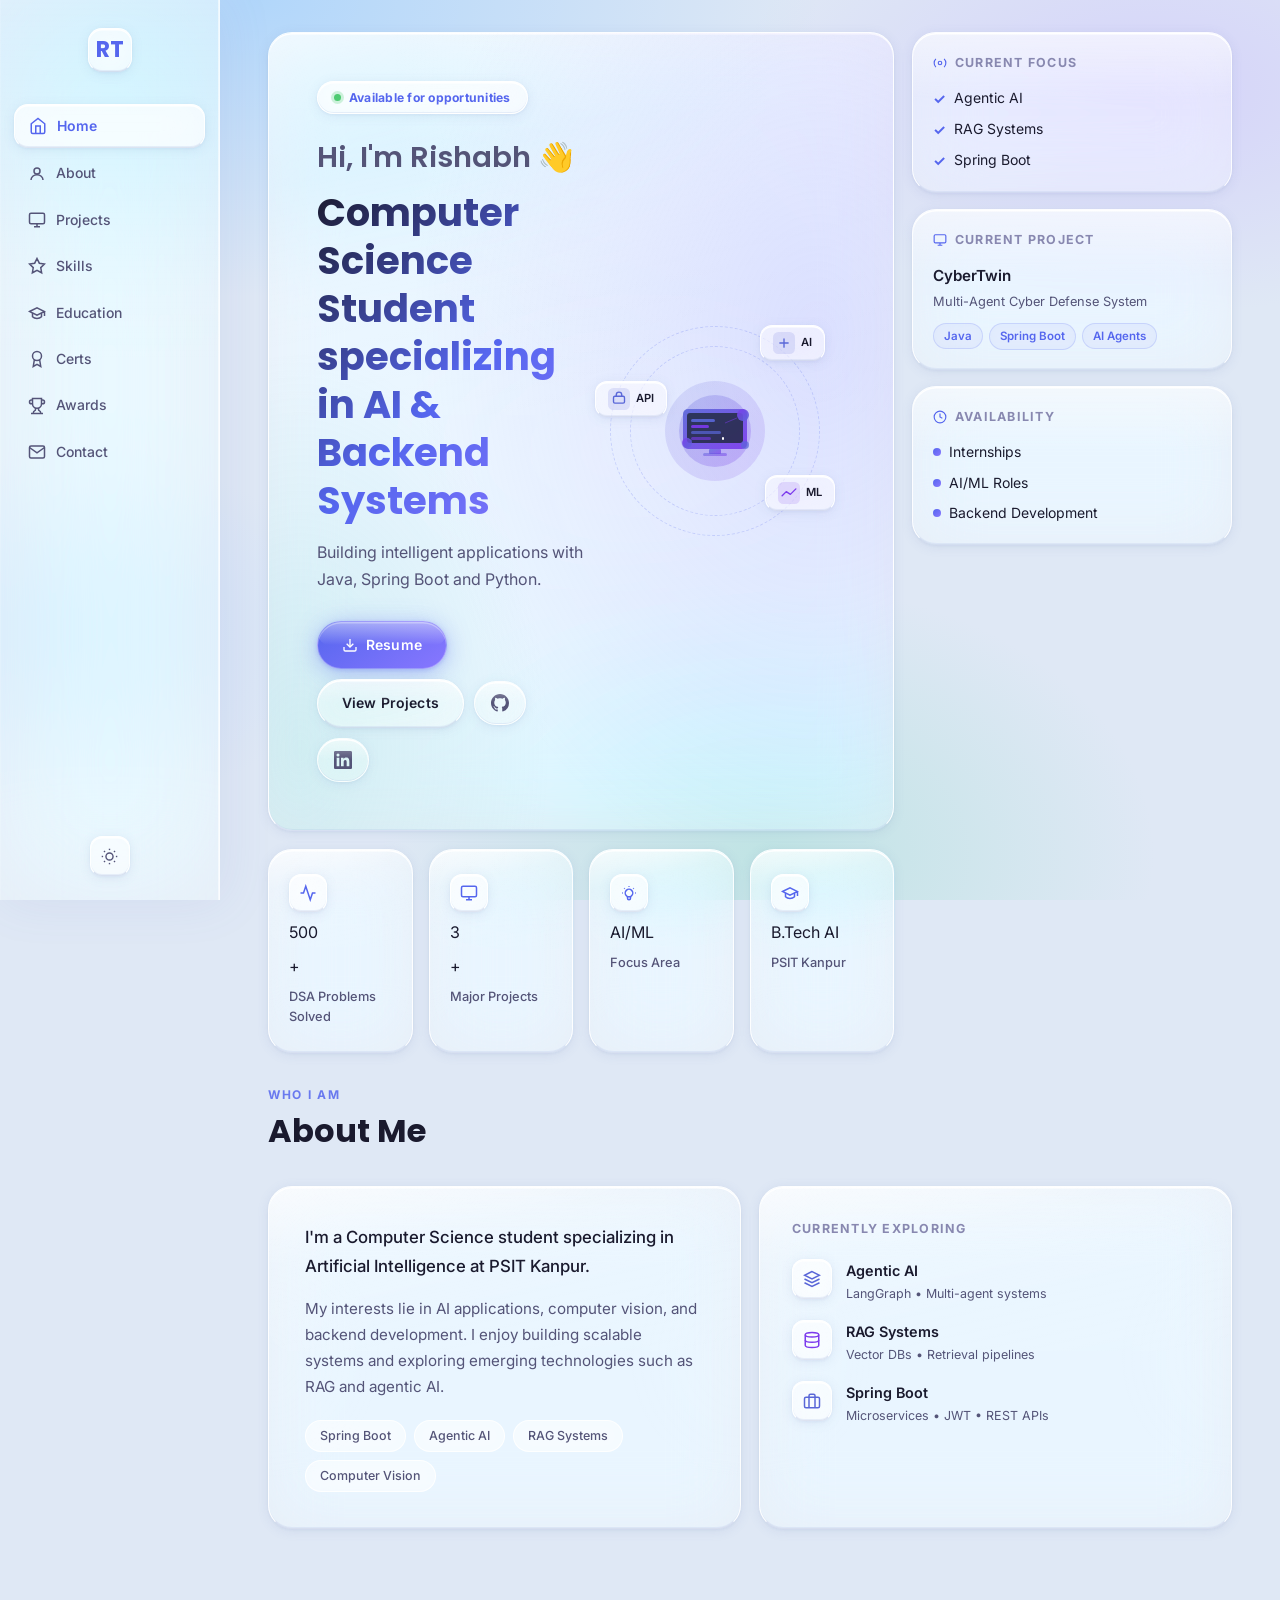
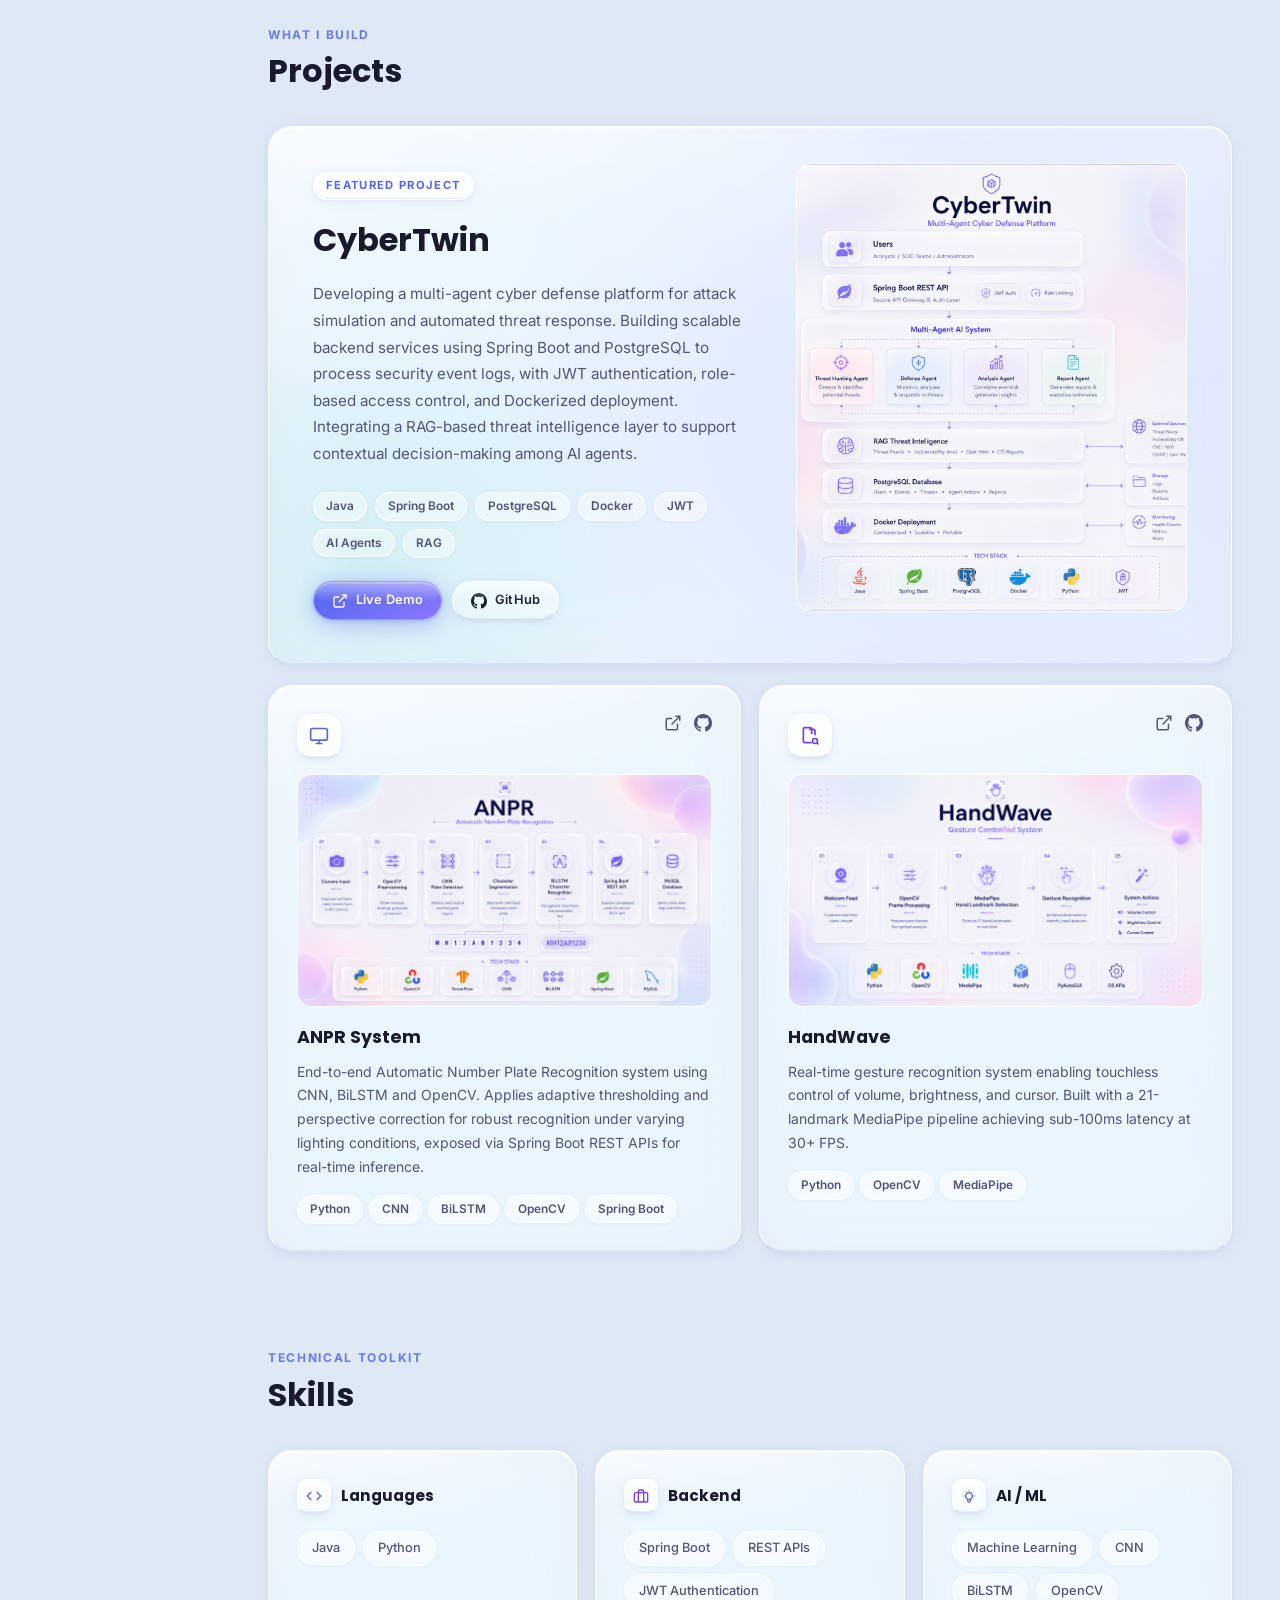
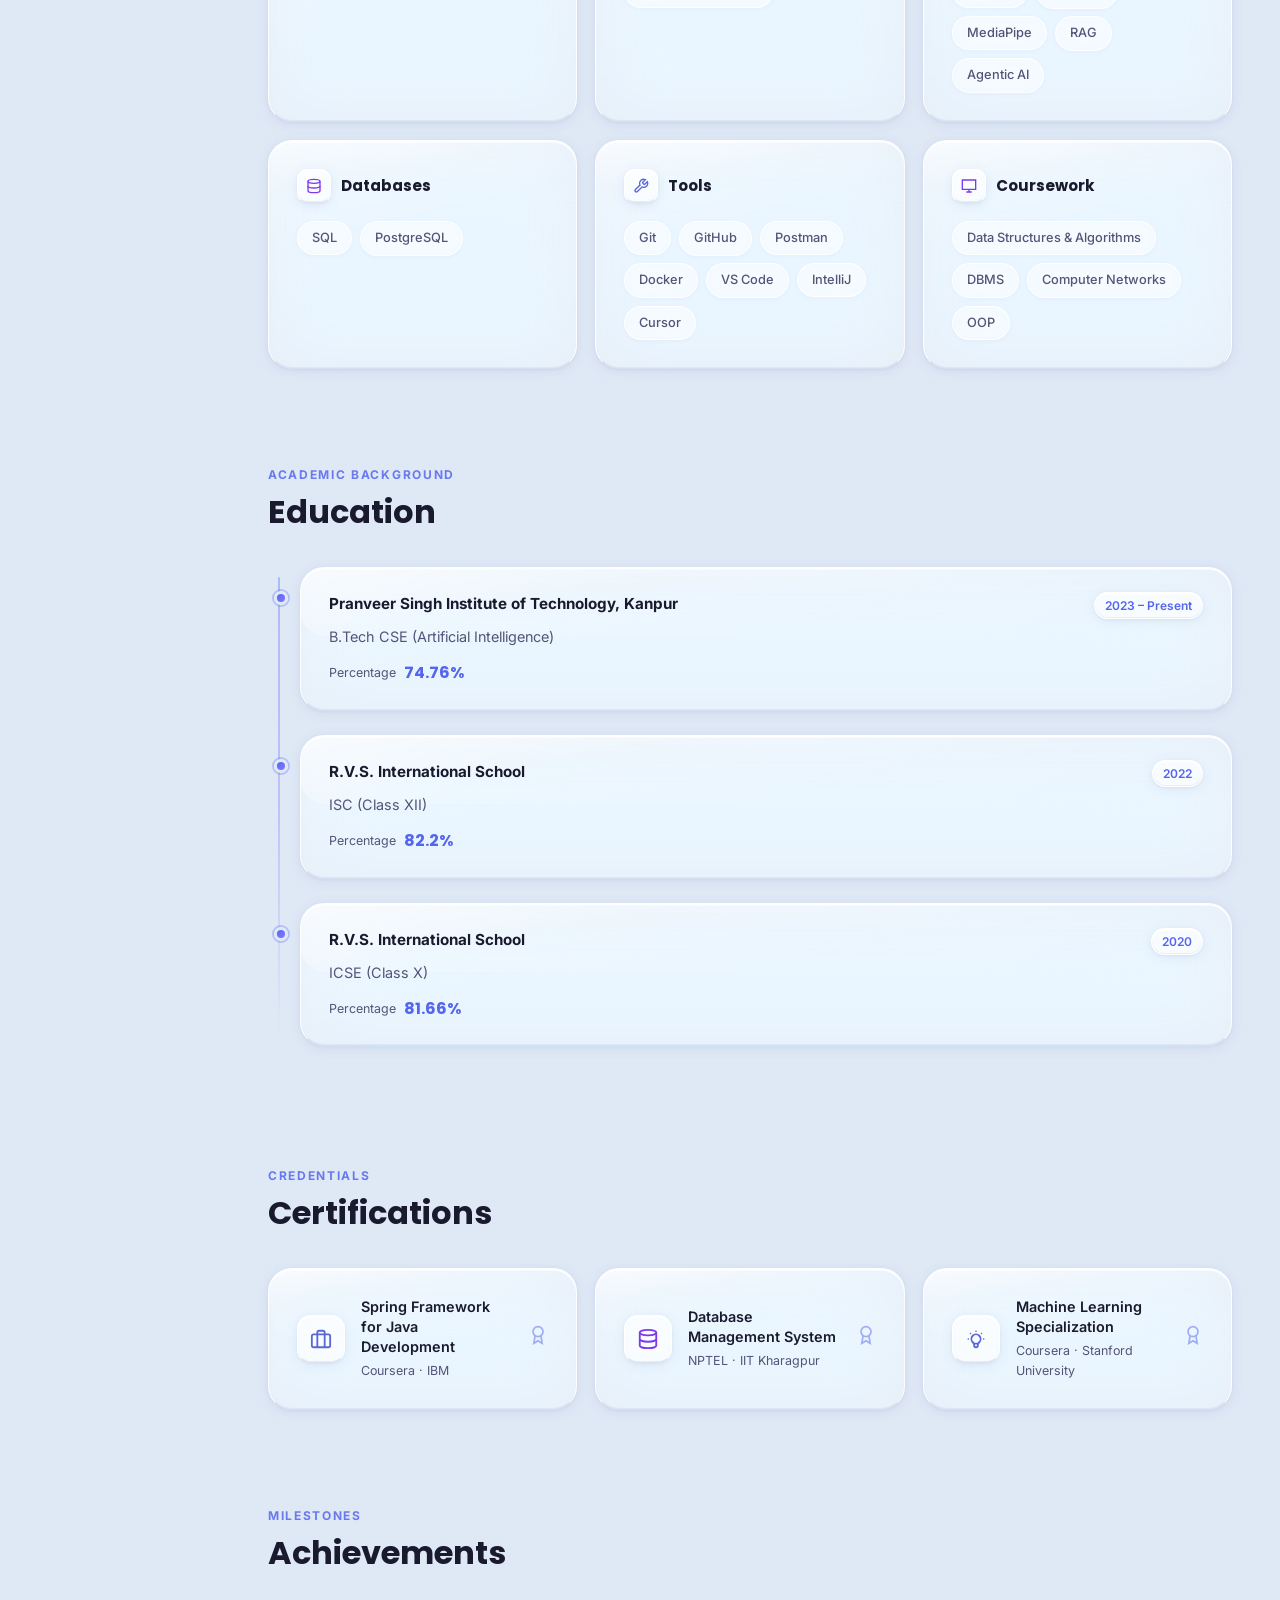
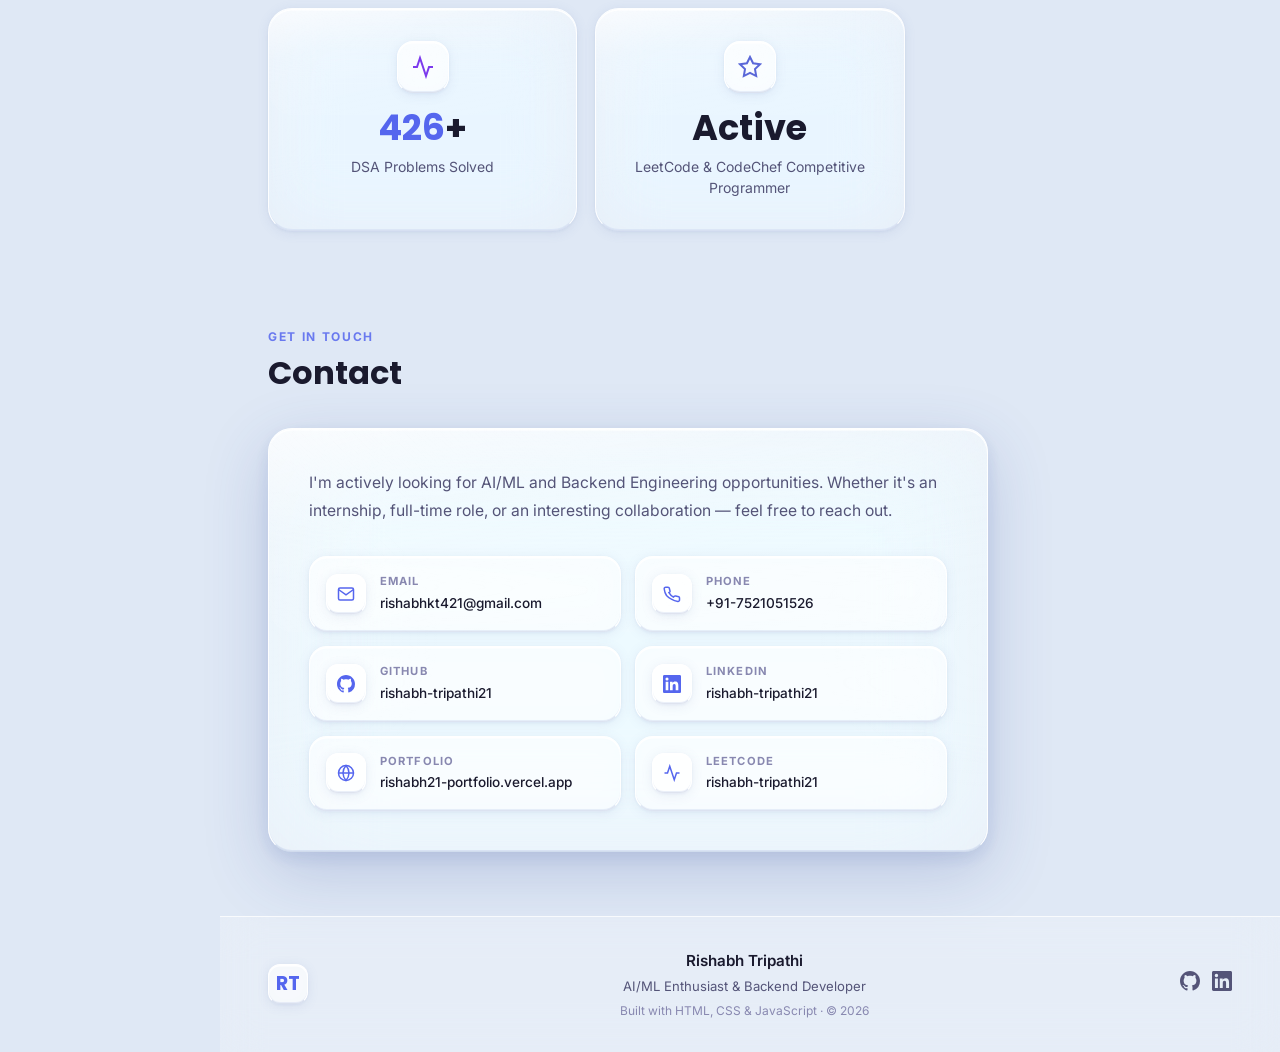
==== commit 485a0877: "improved webpage" ====
--- a/index.html
+++ b/index.html
@@ -228,7 +228,7 @@
           <div class="panel-block">
             <div class="panel-title">
               <svg viewBox="0 0 24 24" fill="none" stroke="currentColor" stroke-width="2"><rect x="2" y="3" width="20" height="14" rx="2"/><path d="M8 21h8M12 17v4"/></svg>
-              Recent Project
+              Current Project
             </div>
             <div class="recent-project">
               <div class="rp-name">CyberTwin</div>
@@ -366,7 +366,7 @@
             </div>
           </div>
           <div class="pc-screenshot">
-            <img src="images/anpr-demo.jpg" alt="ANPR system detecting and reading a vehicle number plate" loading="lazy" />
+            <img src="images/anpr-architecture.png" alt="ANPR system architecture diagram" loading="lazy" />
           </div>
           <h3 class="pc-name">ANPR System</h3>
           <p class="pc-desc">End-to-end Automatic Number Plate Recognition system using CNN, BiLSTM and OpenCV. Applies adaptive thresholding and perspective correction for robust recognition under varying lighting conditions, exposed via Spring Boot REST APIs for real-time inference.</p>
@@ -394,7 +394,7 @@
             </div>
           </div>
           <div class="pc-screenshot">
-            <img src="images/handwave-demo.jpg" alt="HandWave gesture recognition tracking hand landmarks" loading="lazy" />
+            <img src="images/handwave-architecture.png" alt="HandWave gesture recognition system architecture diagram" loading="lazy" />
           </div>
           <h3 class="pc-name">HandWave</h3>
           <p class="pc-desc">Real-time gesture recognition system enabling touchless control of volume, brightness, and cursor. Built with a 21-landmark MediaPipe pipeline achieving sub-100ms latency at 30+ FPS.</p>
@@ -624,14 +624,6 @@
       </div>
       <div class="achievements-grid">
 
-        <div class="ach-card card reveal-up" style="--delay:0s">
-          <div class="ach-icon" style="--c:#5A67D8">
-            <svg viewBox="0 0 24 24" fill="none" stroke="currentColor" stroke-width="2"><path d="M6 9H4.5a2.5 2.5 0 0 1 0-5H6"/><path d="M18 9h1.5a2.5 2.5 0 0 0 0-5H18"/><path d="M4 22h16"/><path d="M10 14.66V17c0 .55-.47.98-.97 1.21C7.85 18.75 7 20.24 7 22"/><path d="M14 14.66V17c0 .55.47.98.97 1.21C16.15 18.75 17 20.24 17 22"/><path d="M18 2H6v7a6 6 0 0 0 12 0V2z"/></svg>
-          </div>
-          <div class="ach-rank">9<sup>th</sup></div>
-          <div class="ach-label">Rank in College Hackathon</div>
-        </div>
-
         <div class="ach-card card reveal-up" style="--delay:0.1s">
           <div class="ach-icon" style="--c:#7C3AED">
             <svg viewBox="0 0 24 24" fill="none" stroke="currentColor" stroke-width="2"><polyline points="22 12 18 12 15 21 9 3 6 12 2 12"/></svg>
--- a/style.css
+++ b/style.css
@@ -1,46 +1,119 @@
 /* ============================================================
-   VARIABLES & RESET
+   VARIABLES & RESET — CLEAR LIQUID GLASS
    ============================================================ */
 :root {
-  --bg: #F6F8FC;
-  --bg-secondary: #EEF2F9;
-  --card: #FFFFFF;
-  --primary: #5A67D8;
-  --secondary: #7C3AED;
-  --text: #1E293B;
-  --text-secondary: #64748B;
-  --border: rgba(0,0,0,0.08);
-  --shadow-sm: 0 1px 4px rgba(0,0,0,0.06), 0 4px 16px rgba(0,0,0,0.06);
-  --shadow-md: 0 4px 24px rgba(0,0,0,0.08), 0 1px 4px rgba(0,0,0,0.04);
-  --shadow-lg: 0 8px 40px rgba(0,0,0,0.10), 0 2px 8px rgba(0,0,0,0.06);
-  --shadow-glow: 0 0 0 4px rgba(90,103,216,0.12);
+  /* Background — near-white with a cool blue cast, like frosted glass over sky */
+  --bg: #dfe8f5;
+  --bg-secondary: #d4dff0;
+
+  /* Glass surfaces — very transparent, true glass feel */
+  --card: rgba(255,255,255,0.28);
+  --card-hover: rgba(255,255,255,0.42);
+
+  /* Brand — crisp glass-tinted indigo */
+  --primary: #5566EE;
+  --secondary: #8877FF;
+  --accent-teal: rgba(120,210,200,0.45);
+  --accent-pink: rgba(255,180,200,0.35);
+  --accent-lavender: rgba(180,165,255,0.40);
+
+  /* Text */
+  --text: #1a1a2e;
+  --text-secondary: #545478;
+  --text-muted: #8888b0;
+
+  /* Glass borders — crisp specular edge + outer diffuse */
+  --border: rgba(255,255,255,0.88);
+  --border-outer: rgba(180,195,230,0.30);
+  --border-hover: rgba(85,102,238,0.40);
+  --border-bottom: rgba(140,155,200,0.20);
+
+  /* Shadows — deep and diffused, like light passing through glass */
+  --shadow-sm:
+    0 2px 12px rgba(100,120,180,0.12),
+    0 1px 3px rgba(100,120,180,0.08),
+    inset 0 1.5px 0 rgba(255,255,255,1),
+    inset 0 -1px 0 rgba(180,195,230,0.25);
+  --shadow-md:
+    0 8px 32px rgba(80,100,180,0.18),
+    0 3px 8px rgba(80,100,180,0.10),
+    inset 0 1.5px 0 rgba(255,255,255,1),
+    inset 0 -1px 0 rgba(180,195,230,0.30);
+  --shadow-lg:
+    0 20px 64px rgba(60,80,160,0.22),
+    0 6px 16px rgba(60,80,160,0.12),
+    inset 0 1.5px 0 rgba(255,255,255,1),
+    inset 0 -1px 0 rgba(180,195,230,0.35);
+  --shadow-glow: 0 0 0 3px rgba(85,102,238,0.20), 0 0 20px rgba(85,102,238,0.12);
+  --shadow-inset:
+    inset 0 2px 8px rgba(100,120,180,0.12),
+    inset 0 1px 2px rgba(100,120,180,0.08);
+
+  /* Glass blur — heavy for true liquid glass */
+  --blur: blur(32px) saturate(180%) brightness(1.04);
+  --blur-heavy: blur(56px) saturate(200%) brightness(1.06);
+  --blur-light: blur(18px) saturate(160%);
+
+  /* Layout */
   --radius: 24px;
-  --radius-sm: 14px;
-  --radius-xs: 8px;
+  --radius-sm: 18px;
+  --radius-xs: 12px;
+  --radius-pill: 999px;
   --sidebar-w: 220px;
-  --transition: 0.25s cubic-bezier(0.4,0,0.2,1);
+  --transition: 0.28s cubic-bezier(0.4,0,0.2,1);
   --font-head: 'Poppins', sans-serif;
   --font-body: 'Inter', sans-serif;
 }
 
 [data-theme="dark"] {
-  --bg: #0F1117;
-  --bg-secondary: #161B27;
-  --card: #1A2033;
-  --text: #E8EDF5;
-  --text-secondary: #8B95A9;
-  --border: rgba(255,255,255,0.07);
-  --shadow-sm: 0 1px 4px rgba(0,0,0,0.3), 0 4px 16px rgba(0,0,0,0.3);
-  --shadow-md: 0 4px 24px rgba(0,0,0,0.4), 0 1px 4px rgba(0,0,0,0.2);
-  --shadow-lg: 0 8px 40px rgba(0,0,0,0.5), 0 2px 8px rgba(0,0,0,0.3);
-}
-
+  /* Background */
+  --bg: #0f172a;
+  --bg-secondary: #1e293b;
+
+  /* Cards */
+  --card: rgba(30, 41, 59, 0.75);
+  --card-hover: rgba(51, 65, 85, 0.9);
+
+  /* Brand */
+  --primary: #818cf8;
+  --secondary: #a78bfa;
+
+  /* Text */
+  --text: #f8fafc;
+  --text-secondary: #cbd5e1;
+  --text-muted: #94a3b8;
+
+  /* Borders */
+  --border: rgba(255,255,255,0.08);
+  --border-outer: rgba(255,255,255,0.04);
+  --border-hover: rgba(129,140,248,0.4);
+  --border-bottom: rgba(255,255,255,0.05);
+
+  /* Accent Colors */
+  --accent-teal: rgba(45,212,191,0.15);
+  --accent-pink: rgba(236,72,153,0.12);
+  --accent-lavender: rgba(167,139,250,0.15);
+
+  /* Shadows */
+  --shadow-sm:
+      0 4px 16px rgba(0,0,0,0.25),
+      inset 0 1px 0 rgba(255,255,255,0.04);
+
+  --shadow-md:
+      0 8px 32px rgba(0,0,0,0.35),
+      inset 0 1px 0 rgba(255,255,255,0.05);
+
+  --shadow-lg:
+      0 16px 48px rgba(0,0,0,0.45),
+      inset 0 1px 0 rgba(255,255,255,0.06);
+
+  --shadow-inset:
+      inset 0 2px 8px rgba(0,0,0,0.3);
+}
+
+/* ── RESET ─────────────────────────────────────────────── */
 *, *::before, *::after { box-sizing: border-box; margin: 0; padding: 0; }
-
-html {
-  scroll-behavior: smooth;
-  font-size: 16px;
-}
+html { scroll-behavior: smooth; font-size: 16px; }
 
 body {
   font-family: var(--font-body);
@@ -49,15 +122,41 @@
   line-height: 1.6;
   overflow-x: hidden;
   transition: background var(--transition), color var(--transition);
+  /* Sky-like gradient — glass should feel like it floats over something bright */
+  background-image:
+    radial-gradient(ellipse 80% 60% at 20% 0%,   rgba(140,200,255,0.55) 0%, transparent 55%),
+    radial-gradient(ellipse 65% 50% at 90% 10%,   rgba(200,185,255,0.45) 0%, transparent 50%),
+    radial-gradient(ellipse 55% 55% at 60% 95%,   rgba(140,220,200,0.38) 0%, transparent 55%),
+    radial-gradient(ellipse 45% 40% at 5% 70%,    rgba(180,210,255,0.35) 0%, transparent 50%),
+    radial-gradient(ellipse 35% 30% at 50% 50%,   rgba(255,255,255,0.20) 0%, transparent 60%);
+  background-attachment: fixed;
+}
+
+[data-theme="dark"] body {
+  background-color: var(--bg);
+
+  background-image:
+    radial-gradient(circle at top left,
+      rgba(99,102,241,0.18),
+      transparent 35%),
+
+    radial-gradient(circle at top right,
+      rgba(168,85,247,0.15),
+      transparent 40%),
+
+    radial-gradient(circle at bottom left,
+      rgba(45,212,191,0.10),
+      transparent 35%);
 }
 
 /* Scrollbar */
-::-webkit-scrollbar { width: 6px; }
+::-webkit-scrollbar { width: 5px; }
 ::-webkit-scrollbar-track { background: transparent; }
-::-webkit-scrollbar-thumb { background: var(--primary); border-radius: 99px; opacity: 0.5; }
+::-webkit-scrollbar-thumb { background: rgba(85,102,238,0.22); border-radius: 99px; }
+::-webkit-scrollbar-thumb:hover { background: rgba(85,102,238,0.42); }
 
 /* Selection */
-::selection { background: rgba(90,103,216,0.2); color: var(--text); }
+::selection { background: rgba(85,102,238,0.16); color: var(--text); }
 
 /* ============================================================
    LOADER
@@ -77,7 +176,7 @@
   -webkit-background-clip: text; -webkit-text-fill-color: transparent;
   background-clip: text;
 }
-.loader-bar { width: 120px; height: 3px; background: var(--border); border-radius: 99px; overflow: hidden; }
+.loader-bar { width: 120px; height: 3px; background: var(--border-outer); border-radius: 99px; overflow: hidden; }
 .loader-progress {
   height: 100%;
   background: linear-gradient(90deg, var(--primary), var(--secondary));
@@ -90,11 +189,75 @@
    SCROLL PROGRESS
    ============================================================ */
 .scroll-progress {
-  position: fixed; top: 0; left: 0; right: 0; height: 3px; z-index: 999;
+  position: fixed; top: 0; left: 0; right: 0; height: 2px; z-index: 999;
   background: linear-gradient(90deg, var(--primary), var(--secondary));
-  transform-origin: left;
-  transform: scaleX(0);
+  transform-origin: left; transform: scaleX(0);
   transition: transform 0.1s linear;
+}
+
+/* ============================================================
+   GLASS CARD BASE — true liquid glass
+   A three-layer system:
+   1. Top specular edge — pure white, 1-2px  (inset shadow)
+   2. Surface layer — highly transparent, blurred backdrop
+   3. Bottom edge diffusion — subtle darker line (border-bottom)
+   ============================================================ */
+.card {
+  background: var(--card);
+  backdrop-filter: var(--blur);
+  -webkit-backdrop-filter: var(--blur);
+  border: 1px solid var(--border);
+  border-bottom-color: var(--border-bottom);
+  border-radius: var(--radius);
+  box-shadow: var(--shadow-sm);
+  transition:
+    box-shadow var(--transition),
+    transform var(--transition),
+    background var(--transition),
+    border-color var(--transition);
+  position: relative;
+  overflow: hidden;
+}
+
+/* Three-layer glass sheen system */
+.card::before {
+  content: '';
+  position: absolute;
+  top: 0; left: 0; right: 0;
+  height: 48%;
+  background: linear-gradient(
+    168deg,
+    rgba(255,255,255,0.72) 0%,
+    rgba(255,255,255,0.20) 30%,
+    rgba(255,255,255,0.06) 60%,
+    transparent 100%
+  );
+  border-radius: inherit;
+  pointer-events: none;
+  z-index: 0;
+}
+
+/* Refraction edge — simulates glass lens effect at the edges */
+.card::after {
+  content: '';
+  position: absolute;
+  inset: 0;
+  border-radius: inherit;
+  background:
+    radial-gradient(ellipse 80% 30% at 50% 0%, rgba(255,255,255,0.18) 0%, transparent 70%),
+    radial-gradient(ellipse 40% 60% at 0% 50%, rgba(255,255,255,0.08) 0%, transparent 60%),
+    radial-gradient(ellipse 40% 60% at 100% 50%, rgba(255,255,255,0.05) 0%, transparent 60%);
+  pointer-events: none;
+  z-index: 0;
+}
+
+.card > * { position: relative; z-index: 1; }
+
+.card:hover {
+  background: var(--card-hover);
+  border-color: rgba(255,255,255,0.96);
+  border-bottom-color: rgba(140,155,200,0.28);
+  box-shadow: var(--shadow-md);
 }
 
 /* ============================================================
@@ -103,73 +266,139 @@
 .sidebar {
   position: fixed; left: 0; top: 0; bottom: 0;
   width: var(--sidebar-w);
-  background: var(--card);
-  border-right: 1px solid var(--border);
+  background: rgba(255,255,255,0.22);
+  backdrop-filter: var(--blur-heavy);
+  -webkit-backdrop-filter: var(--blur-heavy);
+  border-right: 1px solid rgba(255,255,255,0.80);
   display: flex; flex-direction: column; align-items: center;
   padding: 28px 0 24px;
   z-index: 100;
-  box-shadow: var(--shadow-sm);
-  transition: background var(--transition), border-color var(--transition), transform 0.3s ease;
+  box-shadow:
+    4px 0 48px rgba(100,120,200,0.10),
+    inset -1px 0 0 rgba(255,255,255,0.55),
+    inset 1px 0 0 rgba(255,255,255,0.12);
+  transition: background var(--transition), border-color var(--transition);
+}
+
+/* Top sheen on sidebar */
+.sidebar::before {
+  content: '';
+  position: absolute; top: 0; left: 0; right: 0; height: 40%;
+  background: linear-gradient(180deg, rgba(255,255,255,0.30) 0%, transparent 100%);
+  pointer-events: none;
+}
+
+[data-theme="dark"] .sidebar {
+  background: rgba(15,23,42,0.7);
+  border-right: 1px solid rgba(255,255,255,0.08);
+
+  box-shadow:
+    0 8px 32px rgba(0,0,0,0.35);
+
+  backdrop-filter: blur(32px);
 }
 
 .sidebar-logo {
   font-family: var(--font-head);
   font-size: 1.4rem; font-weight: 700;
-  background: linear-gradient(135deg, var(--primary), var(--secondary));
-  -webkit-background-clip: text; -webkit-text-fill-color: transparent;
-  background-clip: text;
+  color: var(--primary);
   width: 44px; height: 44px;
   display: flex; align-items: center; justify-content: center;
-  background-color: rgba(90,103,216,0.1);
-  -webkit-background-clip: unset; -webkit-text-fill-color: unset;
-  background-clip: unset;
-  color: var(--primary);
-  border-radius: 12px;
-  border: 1px solid rgba(90,103,216,0.2);
+  background: rgba(255,255,255,0.55);
+  backdrop-filter: blur(12px);
+  border-radius: 14px;
+  border: 1px solid rgba(255,255,255,0.95);
+  border-bottom-color: rgba(140,155,200,0.30);
+  box-shadow: var(--shadow-sm);
   margin-bottom: 32px;
-  letter-spacing: -0.5px;
+  position: relative;
 }
 
 .sidebar-nav {
   display: flex; flex-direction: column; gap: 4px;
   width: 100%; padding: 0 14px;
   flex: 1;
+  position: relative;
 }
 
 .nav-item {
   display: flex; align-items: center; gap: 10px;
-  padding: 10px 14px; border-radius: 12px;
+  padding: 10px 14px; border-radius: 14px;
   color: var(--text-secondary);
   text-decoration: none;
   font-size: 0.875rem; font-weight: 500;
   transition: all var(--transition);
   white-space: nowrap;
-}
-.nav-item:hover { background: var(--bg); color: var(--primary); }
-.nav-item.active { background: rgba(90,103,216,0.1); color: var(--primary); }
+  position: relative;
+}
+.nav-item:hover {
+  background: rgba(255,255,255,0.55);
+  backdrop-filter: blur(16px);
+  color: var(--primary);
+  border: 1px solid rgba(255,255,255,0.88);
+  box-shadow: var(--shadow-sm);
+}
+.nav-item.active {
+  background: rgba(255,255,255,0.65);
+  backdrop-filter: blur(20px);
+  color: var(--primary);
+  border: 1px solid rgba(255,255,255,0.92);
+  border-bottom-color: rgba(140,155,200,0.25);
+  box-shadow: var(--shadow-sm);
+  font-weight: 600;
+}
+[data-theme="dark"] .nav-item:hover {
+  background: rgba(255,255,255,0.06);
+  color: var(--primary);
+}
+
+[data-theme="dark"] .nav-item.active {
+  background: rgba(129,140,248,0.18);
+  color: var(--primary);
+
+  border: 1px solid rgba(129,140,248,0.3);
+
+  box-shadow:
+    0 0 20px rgba(129,140,248,0.15);
+}
 .nav-icon { width: 18px; height: 18px; flex-shrink: 0; }
 
 .theme-toggle {
   width: 40px; height: 40px; border-radius: 12px;
-  background: var(--bg); border: 1px solid var(--border);
+  background: rgba(255,255,255,0.52);
+  backdrop-filter: blur(12px);
+  border: 1px solid rgba(255,255,255,0.88);
+  border-bottom-color: rgba(140,155,200,0.28);
   color: var(--text-secondary); cursor: pointer;
   display: flex; align-items: center; justify-content: center;
   transition: all var(--transition); margin-top: 8px;
-}
-.theme-toggle:hover { color: var(--primary); border-color: var(--primary); box-shadow: var(--shadow-glow); }
+  box-shadow: var(--shadow-sm);
+  position: relative;
+}
+.theme-toggle:hover { color: var(--primary); border-color: rgba(255,255,255,0.98); box-shadow: var(--shadow-md); }
 .theme-toggle svg { width: 17px; height: 17px; }
 .icon-moon { display: none; }
 [data-theme="dark"] .icon-sun { display: none; }
 [data-theme="dark"] .icon-moon { display: block; }
+[data-theme="dark"] .theme-toggle { background: rgba(255,255,255,0.07); border-color: rgba(255,255,255,0.10); }
 
 /* Mobile bottom nav */
 .mobile-nav {
   display: none;
   position: fixed; bottom: 0; left: 0; right: 0;
-  background: var(--card); border-top: 1px solid var(--border);
+  background: rgba(230,238,252,0.65);
+  backdrop-filter: var(--blur-heavy);
+  -webkit-backdrop-filter: var(--blur-heavy);
+  border-top: 1px solid rgba(255,255,255,0.90);
   padding: 10px 0 max(10px, env(safe-area-inset-bottom));
   z-index: 100; justify-content: space-around;
-  box-shadow: 0 -4px 20px rgba(0,0,0,0.08);
+  box-shadow:
+    0 -4px 40px rgba(100,120,200,0.12),
+    inset 0 1px 0 rgba(255,255,255,0.95);
+}
+[data-theme="dark"] .mobile-nav {
+  background: rgba(10,12,28,0.80);
+  border-top-color: rgba(255,255,255,0.07);
 }
 .mob-nav-item {
   display: flex; flex-direction: column; align-items: center;
@@ -184,80 +413,96 @@
 /* ============================================================
    MAIN CONTENT
    ============================================================ */
-.main {
-  margin-left: var(--sidebar-w);
-  min-height: 100vh;
-}
-
-.section {
-  padding: 64px 48px;
-  max-width: 1200px;
-}
-
+.main { margin-left: var(--sidebar-w); min-height: 100vh; }
+.section { padding: 64px 48px; max-width: 1200px; }
 .section + .section { padding-top: 32px; }
 
 /* ============================================================
-   CARDS
-   ============================================================ */
-.card {
-  background: var(--card);
-  border: 1px solid var(--border);
-  border-radius: var(--radius);
-  box-shadow: var(--shadow-sm);
-  transition: box-shadow var(--transition), transform var(--transition), background var(--transition), border-color var(--transition);
-}
-.card:hover {
-  box-shadow: var(--shadow-md);
-}
-
-/* ============================================================
-   BUTTONS
+   BUTTONS — Liquid Glass
    ============================================================ */
 .btn {
   display: inline-flex; align-items: center; gap: 8px;
-  padding: 11px 22px; border-radius: 12px;
+  padding: 12px 24px; border-radius: var(--radius-pill);
   font-family: var(--font-body); font-size: 0.875rem; font-weight: 600;
   text-decoration: none; cursor: pointer; border: none;
   transition: all var(--transition); white-space: nowrap;
+  position: relative; overflow: hidden;
+  letter-spacing: 0.01em;
 }
 .btn svg { width: 16px; height: 16px; }
+/* Specular sheen on all buttons */
+.btn::before {
+  content: '';
+  position: absolute; top: 0; left: 0; right: 0;
+  height: 50%;
+  background: linear-gradient(to bottom, rgba(255,255,255,0.45), transparent);
+  border-radius: inherit;
+  pointer-events: none;
+}
 
 .btn-primary {
-  background: linear-gradient(135deg, var(--primary), var(--secondary));
+  background: linear-gradient(145deg, var(--primary) 0%, var(--secondary) 100%);
   color: #fff;
-  box-shadow: 0 4px 14px rgba(90,103,216,0.35);
+  border: 1px solid rgba(255,255,255,0.30);
+  box-shadow:
+    0 4px 24px rgba(85,102,238,0.40),
+    0 1px 4px rgba(85,102,238,0.28),
+    inset 0 1.5px 0 rgba(255,255,255,0.30);
 }
 .btn-primary:hover {
   transform: translateY(-2px);
-  box-shadow: 0 8px 20px rgba(90,103,216,0.45);
+  box-shadow:
+    0 8px 32px rgba(85,102,238,0.52),
+    0 2px 8px rgba(85,102,238,0.32),
+    inset 0 1.5px 0 rgba(255,255,255,0.35);
 }
 
 .btn-secondary {
-  background: var(--bg); color: var(--text);
-  border: 1px solid var(--border);
+  background: rgba(255,255,255,0.42);
+  backdrop-filter: var(--blur-light);
+  -webkit-backdrop-filter: var(--blur-light);
+  color: var(--text);
+  border: 1px solid rgba(255,255,255,0.92);
+  border-bottom-color: rgba(140,155,200,0.28);
+  box-shadow: var(--shadow-sm);
 }
 .btn-secondary:hover {
-  border-color: var(--primary); color: var(--primary);
-  transform: translateY(-2px); box-shadow: var(--shadow-sm);
+  background: rgba(255,255,255,0.65);
+  border-color: rgba(255,255,255,0.98);
+  color: var(--primary);
+  transform: translateY(-2px);
+  box-shadow: var(--shadow-md);
+}
+[data-theme="dark"] .btn-secondary {
+  background: rgba(255,255,255,0.06);
+  border: 1px solid rgba(255,255,255,0.08);
+  color: var(--text);
 }
 
 .btn-ghost {
-  background: var(--bg); color: var(--text-secondary);
-  border: 1px solid var(--border);
-  padding: 11px 14px;
-}
-.btn-ghost:hover { color: var(--primary); border-color: var(--primary); transform: translateY(-2px); }
+  background: rgba(255,255,255,0.32);
+  backdrop-filter: var(--blur-light);
+  color: var(--text-secondary);
+  border: 1px solid rgba(255,255,255,0.80);
+  padding: 12px 16px;
+  box-shadow: var(--shadow-sm);
+}
+.btn-ghost:hover { color: var(--primary); border-color: rgba(255,255,255,0.96); transform: translateY(-2px); }
 .btn-ghost svg { width: 18px; height: 18px; }
-
-.btn-sm { padding: 8px 16px; font-size: 0.8rem; border-radius: 10px; }
+[data-theme="dark"] .btn-ghost {
+  background: rgba(255,255,255,0.05);
+  border: 1px solid rgba(255,255,255,0.08);
+  color: var(--text-secondary);
+}
+.btn-sm { padding: 8px 18px; font-size: 0.8rem; }
 
 /* ============================================================
    SECTION HEADERS
    ============================================================ */
 .section-header { margin-bottom: 36px; }
 .section-eyebrow {
-  font-size: 0.78rem; font-weight: 600; letter-spacing: 0.12em; text-transform: uppercase;
-  color: var(--primary); margin-bottom: 8px;
+  font-size: 0.75rem; font-weight: 700; letter-spacing: 0.14em; text-transform: uppercase;
+  color: var(--primary); margin-bottom: 8px; opacity: 0.85;
 }
 .section-title {
   font-family: var(--font-head); font-size: 2rem; font-weight: 700;
@@ -268,14 +513,12 @@
    ANIMATIONS / REVEAL
    ============================================================ */
 .reveal-up, .reveal-left, .reveal-right {
-  opacity: 0;
-  transform: translateY(30px);
+  opacity: 0; transform: translateY(24px);
   transition: opacity 0.6s ease, transform 0.6s ease;
   transition-delay: var(--delay, 0s);
 }
-.reveal-left { transform: translateX(-30px); }
-.reveal-right { transform: translateX(30px); }
-
+.reveal-left { transform: translateX(-24px); }
+.reveal-right { transform: translateX(24px); }
 .reveal-up.visible, .reveal-left.visible, .reveal-right.visible {
   opacity: 1; transform: none;
 }
@@ -289,47 +532,58 @@
   display: grid;
   grid-template-columns: 1fr 320px;
   grid-template-rows: auto auto;
-  gap: 20px;
+  gap: 18px;
 }
 
 /* Hero Card */
 .hero-card {
-  grid-column: 1;
-  grid-row: 1;
+  grid-column: 1; grid-row: 1;
   display: flex; align-items: center;
-  padding: 48px;
-  min-height: 340px;
-  overflow: hidden;
-  position: relative;
-}
-.hero-card::before {
+  padding: 48px; min-height: 340px;
+  overflow: hidden; position: relative;
+}
+.hero-card::after {
   content: '';
   position: absolute; inset: 0; pointer-events: none;
-  background: radial-gradient(ellipse 60% 80% at 80% 50%, rgba(90,103,216,0.06), transparent);
-}
-
-.hero-left { flex: 1; z-index: 1; }
+  background:
+    radial-gradient(ellipse 65% 70% at 88% 38%, rgba(180,165,255,0.28), transparent),
+    radial-gradient(ellipse 40% 50% at 5% 90%, rgba(120,210,200,0.22), transparent),
+    radial-gradient(ellipse 30% 40% at 50% 5%, rgba(255,255,255,0.18), transparent);
+  z-index: 0;
+}
+
+.hero-left { flex: 1; z-index: 2; }
 .hero-right {
   flex: 0 0 260px; display: flex; align-items: center; justify-content: center;
-  position: relative; z-index: 1;
+  position: relative; z-index: 2;
 }
 
 .hero-badge {
   display: inline-flex; align-items: center; gap: 8px;
-  background: rgba(90,103,216,0.1); color: var(--primary);
-  border: 1px solid rgba(90,103,216,0.2);
-  padding: 6px 14px; border-radius: 99px;
-  font-size: 0.78rem; font-weight: 600; margin-bottom: 20px;
-}
+  background: rgba(255,255,255,0.52);
+  backdrop-filter: blur(14px);
+  color: var(--primary);
+  border: 1px solid rgba(255,255,255,0.92);
+  padding: 6px 16px; border-radius: var(--radius-pill);
+  font-size: 0.76rem; font-weight: 700; margin-bottom: 20px;
+  box-shadow: var(--shadow-sm);
+  letter-spacing: 0.02em;
+}
+[data-theme="dark"] .hero-badge {
+  background: rgba(129,140,248,0.12);
+  border: 1px solid rgba(129,140,248,0.25);
+  color: #a5b4fc;
+}
+
 .badge-dot {
-  width: 8px; height: 8px; border-radius: 50%;
-  background: #10B981;
-  box-shadow: 0 0 0 3px rgba(16,185,129,0.2);
-  animation: pulse 2s infinite;
+  width: 7px; height: 7px; border-radius: 50%;
+  background: #4ecb71;
+  box-shadow: 0 0 0 3px rgba(78,203,113,0.25);
+  animation: pulse 2.5s infinite;
 }
 @keyframes pulse {
-  0%, 100% { box-shadow: 0 0 0 3px rgba(16,185,129,0.2); }
-  50% { box-shadow: 0 0 0 6px rgba(16,185,129,0.08); }
+  0%, 100% { box-shadow: 0 0 0 3px rgba(78,203,113,0.25); }
+  50% { box-shadow: 0 0 0 6px rgba(78,203,113,0.08); }
 }
 
 .hero-greeting {
@@ -344,52 +598,47 @@
   40% { transform: rotate(12deg); }
   50% { transform: rotate(-4deg); }
 }
-
 .hero-title {
   font-family: var(--font-head); font-size: clamp(1.7rem, 3vw, 2.4rem);
   font-weight: 700; line-height: 1.25;
-  background: linear-gradient(135deg, var(--text) 0%, var(--primary) 60%, var(--secondary) 100%);
-  -webkit-background-clip: text; -webkit-text-fill-color: transparent;
-  background-clip: text;
+  background: linear-gradient(135deg, var(--text) 0%, var(--primary) 55%, var(--secondary) 100%);
+  -webkit-background-clip: text; -webkit-text-fill-color: transparent; background-clip: text;
   margin-bottom: 14px;
 }
-
 .hero-desc {
   font-size: 1rem; color: var(--text-secondary); max-width: 500px;
   margin-bottom: 28px; line-height: 1.7;
 }
-
 .hero-actions { display: flex; flex-wrap: wrap; gap: 10px; align-items: center; }
 
 /* Hero Illustration */
-.hero-illustration {
-  position: relative; width: 220px; height: 220px;
-}
+.hero-illustration { position: relative; width: 220px; height: 220px; }
 .ill-core {
-  position: absolute; top: 50%; left: 50%; transform: translate(-50%, -50%);
+  position: absolute; top: 50%; left: 50%; transform: translate(-50%,-50%);
   width: 120px; height: 120px;
   animation: floatIll 4s ease-in-out infinite;
 }
 @keyframes floatIll {
-  0%, 100% { transform: translate(-50%, -50%) translateY(0); }
-  50% { transform: translate(-50%, -50%) translateY(-14px); }
-}
-
+  0%, 100% { transform: translate(-50%,-50%) translateY(0); }
+  50% { transform: translate(-50%,-50%) translateY(-14px); }
+}
 .ill-orbit {
   position: absolute; top: 50%; left: 50%; border-radius: 50%;
-  border: 1px dashed rgba(90,103,216,0.25);
-  transform: translate(-50%, -50%);
+  border: 1px dashed rgba(85,102,238,0.22);
+  transform: translate(-50%,-50%);
   animation: orbitSpin 12s linear infinite;
 }
 .ill-orbit-1 { width: 170px; height: 170px; }
 .ill-orbit-2 { width: 210px; height: 210px; animation-direction: reverse; animation-duration: 18s; }
-@keyframes orbitSpin { to { transform: translate(-50%, -50%) rotate(360deg); } }
-
+@keyframes orbitSpin { to { transform: translate(-50%,-50%) rotate(360deg); } }
 .ill-chip {
   position: absolute;
   display: flex; align-items: center; gap: 6px;
-  background: var(--card); border: 1px solid var(--border);
-  padding: 6px 12px; border-radius: 10px;
+  background: rgba(255,255,255,0.52);
+  backdrop-filter: blur(16px);
+  border: 1px solid rgba(255,255,255,0.92);
+  border-bottom-color: rgba(140,155,200,0.28);
+  padding: 6px 12px; border-radius: 12px;
   font-size: 0.7rem; font-weight: 600; color: var(--text);
   box-shadow: var(--shadow-sm);
   animation: floatIll 4s ease-in-out infinite;
@@ -398,65 +647,69 @@
 .ill-chip-1 { top: 4px; right: 0; animation-delay: -1s; }
 .ill-chip-2 { bottom: 30px; right: -10px; animation-delay: -2s; }
 .ill-chip-3 { top: 60px; left: -10px; animation-delay: -0.5s; }
+[data-theme="dark"] .ill-chip { background: rgba(25,28,60,0.65); border-color: rgba(255,255,255,0.10); }
 
 /* Stats Row */
 .stats-row {
-  grid-column: 1;
-  grid-row: 2;
-  display: grid; grid-template-columns: repeat(4, 1fr); gap: 16px;
-}
-
+  grid-column: 1; grid-row: 2;
+  display: grid; grid-template-columns: repeat(4,1fr); gap: 16px;
+}
 .stat-card {
   padding: 24px 20px;
   display: flex; flex-direction: column; align-items: flex-start; gap: 8px;
   cursor: default;
 }
 .stat-card:hover { transform: translateY(-4px); box-shadow: var(--shadow-md); }
-
 .stat-icon {
-  width: 38px; height: 38px; border-radius: 10px;
-  background: rgba(var(--icon-color-rgb, 90,103,216), 0.1);
+  width: 38px; height: 38px; border-radius: 12px;
+  background: rgba(255,255,255,0.55);
+  backdrop-filter: blur(10px);
+  border: 1px solid rgba(255,255,255,0.92);
+  border-bottom-color: rgba(140,155,200,0.25);
+  box-shadow: var(--shadow-sm);
   display: flex; align-items: center; justify-content: center;
-  color: var(--icon-color, var(--primary));
-  background-color: color-mix(in srgb, var(--icon-color) 12%, transparent);
-}
-.stat-icon svg { width: 18px; height: 18px; }
-
-.stat-num {
-  font-family: var(--font-head); font-size: 2rem; font-weight: 700;
+}
+.stat-icon svg { width: 18px; height: 18px; color: var(--primary); }
+.stat-number {
+  font-family: var(--font-head); font-size: 1.75rem; font-weight: 700;
   color: var(--text); line-height: 1;
-  display: inline;
-}
-.stat-plus {
-  font-family: var(--font-head); font-size: 1.5rem; font-weight: 700;
-  color: var(--primary); display: inline;
-}
-.stat-text {
-  font-family: var(--font-head); font-size: 1.5rem; font-weight: 700;
-  color: var(--text); line-height: 1;
-}
-.stat-label { font-size: 0.82rem; color: var(--text-secondary); font-weight: 500; }
+}
+.stat-number span { font-size: 1.1rem; opacity: 0.6; margin-left: 2px; }
+.stat-label { font-size: 0.8rem; color: var(--text-secondary); font-weight: 500; }
 
 /* Right Panel */
 .right-panel {
-  grid-column: 2;
-  grid-row: 1 / 3;
+  grid-column: 2; grid-row: 1 / 3;
   display: flex; flex-direction: column; gap: 16px;
 }
-
 .panel-block {
-  background: var(--card); border: 1px solid var(--border);
+  background: rgba(255,255,255,0.28);
+  backdrop-filter: var(--blur);
+  -webkit-backdrop-filter: var(--blur);
+  border: 1px solid rgba(255,255,255,0.85);
+  border-bottom-color: rgba(140,155,200,0.22);
   border-radius: var(--radius); padding: 20px;
   box-shadow: var(--shadow-sm);
-}
-
+  position: relative; overflow: hidden;
+}
+.panel-block::before {
+  content: '';
+  position: absolute; top: 0; left: 0; right: 0; height: 40%;
+  background: linear-gradient(180deg, rgba(255,255,255,0.45) 0%, transparent 100%);
+  pointer-events: none;
+}
+[data-theme="dark"] .panel-block {
+  background: rgba(255,255,255,0.04);
+  border-color: rgba(255,255,255,0.07);
+  border-bottom-color: rgba(0,0,0,0.20);
+}
 .panel-title {
   display: flex; align-items: center; gap: 8px;
-  font-size: 0.82rem; font-weight: 600; text-transform: uppercase;
-  letter-spacing: 0.08em; color: var(--text-secondary);
-  margin-bottom: 14px;
-}
-.panel-title svg { width: 15px; height: 15px; color: var(--primary); }
+  font-size: 0.78rem; font-weight: 700; text-transform: uppercase;
+  letter-spacing: 0.10em; color: var(--text-muted); margin-bottom: 14px;
+  position: relative;
+}
+.panel-title svg { width: 14px; height: 14px; color: var(--primary); }
 
 .focus-list { list-style: none; display: flex; flex-direction: column; gap: 8px; }
 .focus-list li { font-size: 0.875rem; color: var(--text); display: flex; align-items: center; gap: 8px; }
@@ -466,11 +719,14 @@
 .recent-project .rp-desc { font-size: 0.8rem; color: var(--text-secondary); margin: 4px 0 10px; }
 .rp-badges { display: flex; flex-wrap: wrap; gap: 6px; }
 
+/* Badges */
 .badge {
-  font-size: 0.72rem; font-weight: 500;
-  background: rgba(90,103,216,0.1); color: var(--primary);
-  border: 1px solid rgba(90,103,216,0.15);
-  padding: 3px 10px; border-radius: 99px;
+  font-size: 0.72rem; font-weight: 600;
+  background: rgba(85,102,238,0.08);
+  backdrop-filter: blur(6px);
+  color: var(--primary);
+  border: 1px solid rgba(85,102,238,0.18);
+  padding: 3px 10px; border-radius: var(--radius-pill);
 }
 
 .availability-list { list-style: none; display: flex; flex-direction: column; gap: 8px; }
@@ -483,32 +739,36 @@
 /* ============================================================
    ABOUT SECTION
    ============================================================ */
-.about-grid { display: grid; grid-template-columns: 1fr 1fr; gap: 20px; }
-
+.about-grid { display: grid; grid-template-columns: 1fr 1fr; gap: 18px; }
 .about-main { padding: 36px; }
-.about-lead {
-  font-size: 1.05rem; font-weight: 500; color: var(--text);
-  line-height: 1.7; margin-bottom: 16px;
-}
+.about-lead { font-size: 1.05rem; font-weight: 500; color: var(--text); line-height: 1.7; margin-bottom: 16px; }
 .about-body { font-size: 0.95rem; color: var(--text-secondary); line-height: 1.7; margin-bottom: 16px; }
 .about-tags { display: flex; flex-wrap: wrap; gap: 8px; margin-top: 20px; }
 .tag {
   font-size: 0.78rem; font-weight: 500;
-  background: var(--bg); color: var(--text);
-  border: 1px solid var(--border); padding: 5px 14px; border-radius: 99px;
+  background: rgba(255,255,255,0.45);
+  backdrop-filter: blur(10px);
+  color: var(--text-secondary);
+  border: 1px solid rgba(255,255,255,0.88);
+  padding: 5px 14px; border-radius: var(--radius-pill);
   transition: all var(--transition);
 }
-.tag:hover { border-color: var(--primary); color: var(--primary); }
+.tag:hover { border-color: rgba(255,255,255,0.98); color: var(--primary); background: rgba(255,255,255,0.70); }
+[data-theme="dark"] .tag { background: rgba(255,255,255,0.05); border-color: rgba(255,255,255,0.09); }
 
 .about-explore { padding: 32px; }
-.explore-title { font-weight: 600; font-size: 0.9rem; text-transform: uppercase; letter-spacing: 0.08em; color: var(--text-secondary); margin-bottom: 20px; }
+.explore-title { font-weight: 700; font-size: 0.78rem; text-transform: uppercase; letter-spacing: 0.10em; color: var(--text-muted); margin-bottom: 20px; }
 .explore-list { display: flex; flex-direction: column; gap: 16px; }
 .explore-item { display: flex; align-items: flex-start; gap: 14px; }
 .explore-icon {
-  width: 40px; height: 40px; border-radius: 10px; flex-shrink: 0;
-  background-color: color-mix(in srgb, var(--c) 12%, transparent);
+  width: 40px; height: 40px; border-radius: 12px; flex-shrink: 0;
+  background: rgba(255,255,255,0.52);
+  backdrop-filter: blur(10px);
+  border: 1px solid rgba(255,255,255,0.92);
+  border-bottom-color: rgba(140,155,200,0.25);
+  box-shadow: var(--shadow-sm);
   display: flex; align-items: center; justify-content: center;
-  color: var(--c);
+  color: var(--c, var(--primary));
 }
 .explore-icon svg { width: 18px; height: 18px; }
 .explore-name { font-size: 0.9rem; font-weight: 600; color: var(--text); }
@@ -517,23 +777,30 @@
 /* ============================================================
    PROJECTS SECTION
    ============================================================ */
-/* Featured Project */
 .project-featured {
   display: flex; gap: 48px; padding: 44px;
-  margin-bottom: 24px; overflow: hidden; position: relative;
-}
-.project-featured::before {
+  margin-bottom: 20px; overflow: hidden; position: relative;
+}
+.project-featured::after {
   content: '';
   position: absolute; inset: 0; pointer-events: none;
-  background: radial-gradient(ellipse 50% 80% at 70% 50%, rgba(90,103,216,0.05), transparent);
-}
+  background:
+    radial-gradient(ellipse 55% 80% at 78% 50%, rgba(180,165,255,0.24), transparent),
+    radial-gradient(ellipse 35% 50% at 10% 80%, rgba(120,210,200,0.18), transparent),
+    radial-gradient(ellipse 25% 35% at 50% 5%, rgba(255,255,255,0.20), transparent);
+  z-index: 0;
+}
+.project-featured > * { position: relative; z-index: 1; }
 
 .project-featured-badge {
   display: inline-block;
-  font-size: 0.72rem; font-weight: 600; letter-spacing: 0.1em; text-transform: uppercase;
-  color: var(--primary); background: rgba(90,103,216,0.1);
-  border: 1px solid rgba(90,103,216,0.2);
-  padding: 4px 12px; border-radius: 99px; margin-bottom: 14px;
+  font-size: 0.70rem; font-weight: 700; letter-spacing: 0.12em; text-transform: uppercase;
+  color: var(--primary);
+  background: rgba(255,255,255,0.52);
+  backdrop-filter: blur(10px);
+  border: 1px solid rgba(255,255,255,0.90);
+  box-shadow: var(--shadow-sm);
+  padding: 4px 12px; border-radius: var(--radius-pill); margin-bottom: 14px;
 }
 .project-featured-name {
   font-family: var(--font-head); font-size: 2rem; font-weight: 700;
@@ -546,26 +813,37 @@
 .project-tech-row { display: flex; flex-wrap: wrap; gap: 8px; margin-bottom: 24px; }
 
 .tech-badge {
-  font-size: 0.75rem; font-weight: 500;
-  background: var(--bg); color: var(--text);
-  border: 1px solid var(--border); padding: 4px 12px; border-radius: 8px;
+  font-size: 0.74rem; font-weight: 600;
+  background: rgba(255,255,255,0.42);
+  backdrop-filter: blur(10px);
+  color: var(--text-secondary);
+  border: 1px solid rgba(255,255,255,0.88);
+  padding: 4px 12px; border-radius: var(--radius-pill);
   transition: all var(--transition);
-}
-.tech-badge:hover { border-color: var(--primary); color: var(--primary); }
+  box-shadow: 0 1px 4px rgba(100,120,180,0.08);
+}
+.tech-badge:hover {
+  border-color: rgba(255,255,255,0.98); color: var(--primary);
+  background: rgba(255,255,255,0.70);
+  box-shadow: var(--shadow-sm);
+  transform: translateY(-1px);
+}
+[data-theme="dark"] .tech-badge {
+  background: rgba(255,255,255,0.06); border-color: rgba(255,255,255,0.10);
+}
 
 .project-links { display: flex; gap: 10px; }
-
 .project-featured-right { flex: 0 0 280px; display: flex; align-items: center; justify-content: center; }
 
-/* Project Visual CyberTwin */
-.project-visual {
-  width: 240px; height: 200px; position: relative;
-}
-.pv-cybertwin { }
+/* Project Visual */
+.project-visual { width: 240px; height: 200px; position: relative; }
 .pv-node {
   position: absolute; width: 40px; height: 40px; border-radius: 12px;
-  background: linear-gradient(135deg, rgba(90,103,216,0.2), rgba(124,58,237,0.2));
-  border: 1px solid rgba(90,103,216,0.3);
+  background: rgba(255,255,255,0.52);
+  backdrop-filter: blur(12px);
+  border: 1px solid rgba(255,255,255,0.92);
+  border-bottom-color: rgba(140,155,200,0.28);
+  box-shadow: var(--shadow-sm);
   animation: pvPulse 3s ease-in-out infinite;
 }
 .pv-n1 { top: 20px; left: 28px; animation-delay: 0s; }
@@ -573,30 +851,39 @@
 .pv-n3 { bottom: 20px; left: 28px; animation-delay: 1s; }
 .pv-n4 { bottom: 20px; right: 28px; animation-delay: 1.5s; }
 @keyframes pvPulse {
-  0%, 100% { box-shadow: 0 0 0 0 rgba(90,103,216,0.2); }
-  50% { box-shadow: 0 0 0 8px rgba(90,103,216,0); }
+  0%, 100% { box-shadow: var(--shadow-sm), 0 0 0 0 rgba(85,102,238,0.15); }
+  50% { box-shadow: var(--shadow-md), 0 0 0 6px rgba(85,102,238,0); }
 }
 .pv-lines { position: absolute; inset: 0; width: 100%; height: 100%; }
 .pv-center {
-  position: absolute; top: 50%; left: 50%; transform: translate(-50%, -50%);
-  width: 56px; height: 56px; border-radius: 16px;
-  background: var(--card); border: 1px solid rgba(90,103,216,0.3);
-  box-shadow: 0 0 30px rgba(90,103,216,0.2);
+  position: absolute; top: 50%; left: 50%; transform: translate(-50%,-50%);
+  width: 56px; height: 56px; border-radius: 18px;
+  background: rgba(255,255,255,0.70);
+  backdrop-filter: blur(16px);
+  border: 1px solid rgba(255,255,255,0.98);
+  border-bottom-color: rgba(140,155,200,0.30);
+  box-shadow: var(--shadow-md);
   display: flex; align-items: center; justify-content: center;
 }
 .pv-center svg { width: 36px; height: 36px; }
+[data-theme="dark"] .pv-node, [data-theme="dark"] .pv-center {
+  background: rgba(25,28,60,0.65); border-color: rgba(255,255,255,0.10);
+}
 
 /* Projects Grid */
-.projects-grid { display: grid; grid-template-columns: repeat(2, 1fr); gap: 20px; }
-
+.projects-grid { display: grid; grid-template-columns: repeat(2,1fr); gap: 18px; }
 .project-card { padding: 28px; transition: all var(--transition); cursor: default; }
-.project-card:hover { transform: translateY(-6px); box-shadow: var(--shadow-lg); }
+.project-card:hover { transform: translateY(-5px); box-shadow: var(--shadow-lg); border-color: rgba(255,255,255,0.98); }
 
 .pc-header { display: flex; justify-content: space-between; align-items: flex-start; margin-bottom: 16px; }
 .pc-icon {
-  width: 44px; height: 44px; border-radius: 12px;
-  background-color: color-mix(in srgb, var(--ic) 12%, transparent);
-  color: var(--ic);
+  width: 44px; height: 44px; border-radius: 14px;
+  background: rgba(255,255,255,0.58);
+  backdrop-filter: blur(10px);
+  border: 1px solid rgba(255,255,255,0.95);
+  border-bottom-color: rgba(140,155,200,0.28);
+  box-shadow: var(--shadow-sm);
+  color: var(--ic, var(--primary));
   display: flex; align-items: center; justify-content: center;
 }
 .pc-icon svg { width: 20px; height: 20px; }
@@ -605,10 +892,16 @@
 .pc-links svg { width: 18px; height: 18px; }
 .pc-links { display: flex; gap: 12px; align-items: center; }
 
-.pc-screenshot { border-radius: 12px; overflow: hidden; margin-bottom: 16px; background: var(--bg-secondary); aspect-ratio: 16/9; }
+.pc-screenshot {
+  border-radius: 14px; overflow: hidden; margin-bottom: 16px;
+  background: rgba(255,255,255,0.35);
+  backdrop-filter: blur(8px);
+  border: 1px solid rgba(255,255,255,0.80);
+  aspect-ratio: 16/9;
+}
 .pc-screenshot img { width: 100%; height: 100%; object-fit: cover; display: block; }
 .pc-screenshot-featured { width: 100%; height: 100%; min-height: 220px; border-radius: 16px; }
-.pc-name { font-family: var(--font-head); font-size: 1.1rem; font-weight: 600; margin-bottom: 8px; }
+.pc-name { font-family: var(--font-head); font-size: 1.1rem; font-weight: 700; margin-bottom: 8px; color: var(--text); }
 .pc-desc { font-size: 0.875rem; color: var(--text-secondary); line-height: 1.7; margin-bottom: 16px; }
 .pc-tech { display: flex; flex-wrap: wrap; gap: 6px; }
 
@@ -618,32 +911,42 @@
 /* ============================================================
    SKILLS SECTION
    ============================================================ */
-.skills-grid { display: grid; grid-template-columns: repeat(3, 1fr); gap: 20px; }
-
+.skills-grid { display: grid; grid-template-columns: repeat(3,1fr); gap: 18px; }
 .skill-category { padding: 28px; }
 .skill-cat-header {
   display: flex; align-items: center; gap: 10px;
-  font-family: var(--font-head); font-size: 0.95rem; font-weight: 600;
+  font-family: var(--font-head); font-size: 0.95rem; font-weight: 700;
   color: var(--text); margin-bottom: 18px;
 }
 .skill-cat-icon {
-  width: 34px; height: 34px; border-radius: 8px;
-  background-color: color-mix(in srgb, var(--c) 12%, transparent);
-  color: var(--c);
+  width: 34px; height: 34px; border-radius: 10px;
+  background: rgba(255,255,255,0.58);
+  backdrop-filter: blur(10px);
+  border: 1px solid rgba(255,255,255,0.95);
+  border-bottom-color: rgba(140,155,200,0.25);
+  box-shadow: var(--shadow-sm);
+  color: var(--c, var(--primary));
   display: flex; align-items: center; justify-content: center; flex-shrink: 0;
 }
 .skill-cat-icon svg { width: 16px; height: 16px; }
 .skill-badges { display: flex; flex-wrap: wrap; gap: 8px; }
 .skill-badge {
   font-size: 0.8rem; font-weight: 500;
-  background: var(--bg); color: var(--text);
-  border: 1px solid var(--border); padding: 6px 14px; border-radius: 10px;
+  background: rgba(255,255,255,0.38);
+  backdrop-filter: blur(10px);
+  color: var(--text-secondary);
+  border: 1px solid rgba(255,255,255,0.85);
+  padding: 6px 14px; border-radius: var(--radius-pill);
   transition: all var(--transition); cursor: default;
+  box-shadow: 0 1px 4px rgba(100,120,180,0.06);
 }
 .skill-badge:hover {
-  background: rgba(90,103,216,0.08); color: var(--primary);
-  border-color: rgba(90,103,216,0.3);
-  transform: translateY(-2px);
+  background: rgba(255,255,255,0.68); color: var(--primary);
+  border-color: rgba(255,255,255,0.98);
+  transform: translateY(-2px); box-shadow: var(--shadow-sm);
+}
+[data-theme="dark"] .skill-badge {
+  background: rgba(255,255,255,0.05); border-color: rgba(255,255,255,0.09);
 }
 
 /* ============================================================
@@ -653,23 +956,30 @@
 .timeline::before {
   content: '';
   position: absolute; left: 10px; top: 10px; bottom: 10px;
-  width: 2px; background: linear-gradient(to bottom, var(--primary), var(--secondary), transparent);
-  border-radius: 99px;
-}
-
+  width: 2px;
+  background: linear-gradient(to bottom, var(--primary), var(--secondary), transparent);
+  border-radius: 99px; opacity: 0.35;
+}
 .timeline-item { position: relative; margin-bottom: 24px; transition-delay: var(--delay, 0s); }
 .timeline-dot {
   position: absolute; left: -26px; top: 24px;
   width: 14px; height: 14px; border-radius: 50%;
   background: linear-gradient(135deg, var(--primary), var(--secondary));
   border: 3px solid var(--bg);
-  box-shadow: 0 0 0 2px var(--primary);
-}
-
+  box-shadow: 0 0 0 2px rgba(85,102,238,0.30);
+}
 .timeline-card { padding: 24px 28px; }
 .tl-top { display: flex; justify-content: space-between; align-items: flex-start; margin-bottom: 6px; flex-wrap: wrap; gap: 6px; }
-.tl-inst { font-weight: 600; font-size: 0.95rem; color: var(--text); }
-.tl-period { font-size: 0.78rem; font-weight: 500; color: var(--primary); background: rgba(90,103,216,0.1); padding: 3px 10px; border-radius: 99px; }
+.tl-inst { font-weight: 700; font-size: 0.95rem; color: var(--text); }
+.tl-period {
+  font-size: 0.75rem; font-weight: 600; color: var(--primary);
+  background: rgba(255,255,255,0.52);
+  backdrop-filter: blur(8px);
+  border: 1px solid rgba(255,255,255,0.90);
+  padding: 3px 10px; border-radius: var(--radius-pill);
+  box-shadow: var(--shadow-sm);
+}
+[data-theme="dark"] .tl-period { background: rgba(85,102,238,0.12); border-color: rgba(85,102,238,0.22); }
 .tl-degree { font-size: 0.9rem; color: var(--text-secondary); margin-bottom: 12px; }
 .tl-score { display: flex; align-items: center; gap: 8px; }
 .score-label { font-size: 0.78rem; color: var(--text-secondary); }
@@ -678,96 +988,128 @@
 /* ============================================================
    CERTIFICATIONS SECTION
    ============================================================ */
-.certs-grid { display: grid; grid-template-columns: repeat(3, 1fr); gap: 20px; }
-
+.certs-grid { display: grid; grid-template-columns: repeat(3,1fr); gap: 18px; }
 .cert-card { padding: 28px; display: flex; align-items: center; gap: 16px; }
 .cert-card:hover { transform: translateY(-4px); box-shadow: var(--shadow-md); }
 .cert-icon {
   width: 48px; height: 48px; border-radius: 14px; flex-shrink: 0;
-  background-color: color-mix(in srgb, var(--c) 12%, transparent);
-  color: var(--c);
+  background: rgba(255,255,255,0.62);
+  backdrop-filter: blur(10px);
+  border: 1px solid rgba(255,255,255,0.96);
+  border-bottom-color: rgba(140,155,200,0.28);
+  box-shadow: var(--shadow-sm);
+  color: var(--c, var(--primary));
   display: flex; align-items: center; justify-content: center;
 }
 .cert-icon svg { width: 22px; height: 22px; }
 .cert-body { flex: 1; }
 .cert-name { font-weight: 600; font-size: 0.9rem; color: var(--text); margin-bottom: 4px; line-height: 1.4; }
 .cert-issuer { font-size: 0.78rem; color: var(--text-secondary); }
-.cert-badge-icon { color: var(--primary); opacity: 0.6; flex-shrink: 0; }
+.cert-badge-icon { color: var(--primary); opacity: 0.5; flex-shrink: 0; }
 .cert-badge-icon svg { width: 20px; height: 20px; }
 
 /* ============================================================
    ACHIEVEMENTS SECTION
    ============================================================ */
-.achievements-grid { display: grid; grid-template-columns: repeat(3, 1fr); gap: 20px; }
-
+.achievements-grid { display: grid; grid-template-columns: repeat(3,1fr); gap: 18px; }
 .ach-card { padding: 32px 28px; text-align: center; cursor: default; }
-.ach-card:hover { transform: translateY(-6px); box-shadow: var(--shadow-lg); }
+.ach-card:hover { transform: translateY(-5px); box-shadow: var(--shadow-lg); }
 .ach-icon {
-  width: 52px; height: 52px; border-radius: 14px; margin: 0 auto 16px;
-  background-color: color-mix(in srgb, var(--c) 12%, transparent);
-  color: var(--c);
+  width: 52px; height: 52px; border-radius: 16px; margin: 0 auto 16px;
+  background: rgba(255,255,255,0.60);
+  backdrop-filter: blur(10px);
+  border: 1px solid rgba(255,255,255,0.96);
+  border-bottom-color: rgba(140,155,200,0.28);
+  box-shadow: var(--shadow-sm);
+  color: var(--c, var(--primary));
   display: flex; align-items: center; justify-content: center;
 }
 .ach-icon svg { width: 24px; height: 24px; }
 .ach-rank { font-family: var(--font-head); font-size: 2.2rem; font-weight: 700; color: var(--text); line-height: 1.1; margin-bottom: 8px; }
 .ach-rank sup { font-size: 1rem; vertical-align: super; }
 .ach-label { font-size: 0.875rem; color: var(--text-secondary); line-height: 1.5; }
+.ach-counter { color: var(--primary); }
 
 /* ============================================================
    CONTACT SECTION
    ============================================================ */
 .contact-wrapper { max-width: 720px; }
-
-.contact-card {
-  padding: 40px;
-}
+.contact-card { padding: 40px; }
 .glass {
-  background: rgba(255,255,255,0.7);
+  background: rgba(255,255,255,0.35);
+  backdrop-filter: var(--blur-heavy);
+  -webkit-backdrop-filter: var(--blur-heavy);
+  border: 1px solid rgba(255,255,255,0.92);
+  border-bottom-color: rgba(140,155,200,0.28);
+  box-shadow: var(--shadow-lg);
+}
+[data-theme="dark"] .glass {
+  background: rgba(15,18,40,0.50);
+  border-color: rgba(255,255,255,0.08);
+}
+.contact-intro { font-size: 0.98rem; color: var(--text-secondary); line-height: 1.75; margin-bottom: 32px; }
+.contact-grid { display: grid; grid-template-columns: 1fr 1fr; gap: 14px; }
+.contact-item {
+  display: flex; align-items: center; gap: 14px;
+  padding: 16px; border-radius: var(--radius-sm);
+  background: rgba(255,255,255,0.45);
+  backdrop-filter: blur(14px);
+  border: 1px solid rgba(255,255,255,0.90);
+  border-bottom-color: rgba(140,155,200,0.25);
+  box-shadow: var(--shadow-sm);
+  text-decoration: none; color: var(--text);
+  transition: all var(--transition);
+}
+.contact-item:hover {
+  border-color: rgba(255,255,255,0.98);
+  background: rgba(255,255,255,0.68);
+  transform: translateY(-2px); box-shadow: var(--shadow-md);
+}
+[data-theme="dark"] .contact-item {
+  background: rgba(255,255,255,0.05); border-color: rgba(255,255,255,0.09);
+}
+.ci-icon {
+  width: 40px; height: 40px; border-radius: 12px; flex-shrink: 0;
+  background: rgba(255,255,255,0.68);
+  backdrop-filter: blur(10px);
+  border: 1px solid rgba(255,255,255,0.96);
+  border-bottom-color: rgba(140,155,200,0.28);
+  box-shadow: var(--shadow-sm);
+  color: var(--primary);
+  display: flex; align-items: center; justify-content: center;
+}
+.ci-icon svg { width: 18px; height: 18px; }
+.ci-label { font-size: 0.70rem; font-weight: 700; text-transform: uppercase; letter-spacing: 0.10em; color: var(--text-muted); margin-bottom: 2px; }
+.ci-val { font-size: 0.85rem; font-weight: 500; color: var(--text); }
+[data-theme="dark"] .ci-icon { background: rgba(85,102,238,0.12); border-color: rgba(85,102,238,0.20); }
+
+/* ============================================================
+   FOOTER
+   ============================================================ */
+.footer {
+  border-top: 1px solid rgba(255,255,255,0.75);
+  padding: 32px 48px; margin-left: 0;
+  background: rgba(255,255,255,0.22);
   backdrop-filter: blur(20px);
   -webkit-backdrop-filter: blur(20px);
 }
-[data-theme="dark"] .glass { background: rgba(26,32,51,0.7); }
-
-.contact-intro { font-size: 0.98rem; color: var(--text-secondary); line-height: 1.75; margin-bottom: 32px; }
-.contact-grid { display: grid; grid-template-columns: 1fr 1fr; gap: 14px; }
-
-.contact-item {
-  display: flex; align-items: center; gap: 14px;
-  padding: 16px; border-radius: 14px;
-  background: var(--bg); border: 1px solid var(--border);
-  text-decoration: none; color: var(--text);
-  transition: all var(--transition);
-}
-.contact-item:hover { border-color: var(--primary); background: rgba(90,103,216,0.04); transform: translateY(-2px); box-shadow: var(--shadow-sm); }
-.ci-icon {
-  width: 40px; height: 40px; border-radius: 10px; flex-shrink: 0;
-  background: linear-gradient(135deg, rgba(90,103,216,0.1), rgba(124,58,237,0.1));
-  color: var(--primary);
-  display: flex; align-items: center; justify-content: center;
-}
-.ci-icon svg { width: 18px; height: 18px; }
-.ci-label { font-size: 0.72rem; font-weight: 600; text-transform: uppercase; letter-spacing: 0.08em; color: var(--text-secondary); margin-bottom: 2px; }
-.ci-val { font-size: 0.85rem; font-weight: 500; color: var(--text); }
-
-/* ============================================================
-   FOOTER
-   ============================================================ */
-.footer {
-  border-top: 1px solid var(--border);
-  padding: 32px 48px;
-  margin-left: 0;
-}
+[data-theme="dark"] .footer { border-top-color: rgba(255,255,255,0.07); background: rgba(12,14,32,0.40); }
 .footer-inner { display: flex; align-items: center; justify-content: space-between; gap: 20px; flex-wrap: wrap; }
 .footer-logo {
   font-family: var(--font-head); font-size: 1.2rem; font-weight: 700;
   color: var(--primary);
-  width: 40px; height: 40px; background: rgba(90,103,216,0.1);
-  border-radius: 10px; display: flex; align-items: center; justify-content: center;
+  width: 40px; height: 40px;
+  background: rgba(255,255,255,0.60);
+  backdrop-filter: blur(10px);
+  border: 1px solid rgba(255,255,255,0.92);
+  border-bottom-color: rgba(140,155,200,0.28);
+  box-shadow: var(--shadow-sm);
+  border-radius: 12px; display: flex; align-items: center; justify-content: center;
 }
 .footer-center { text-align: center; flex: 1; }
 .footer-name { font-weight: 600; font-size: 0.95rem; color: var(--text); }
 .footer-tagline { font-size: 0.82rem; color: var(--text-secondary); margin: 2px 0; }
-.footer-built { font-size: 0.75rem; color: var(--text-secondary); opacity: 0.7; margin-top: 4px; }
+.footer-built { font-size: 0.75rem; color: var(--text-muted); margin-top: 4px; }
 .footer-links { display: flex; gap: 12px; }
 .footer-links a { color: var(--text-secondary); transition: color var(--transition); }
 .footer-links a:hover { color: var(--primary); }
@@ -778,16 +1120,24 @@
    ============================================================ */
 .back-to-top {
   position: fixed; bottom: 32px; right: 32px;
-  width: 44px; height: 44px; border-radius: 12px;
-  background: linear-gradient(135deg, var(--primary), var(--secondary));
-  color: #fff; border: none; cursor: pointer;
+  width: 44px; height: 44px; border-radius: var(--radius-pill);
+  background: linear-gradient(145deg, var(--primary), var(--secondary));
+  color: #fff; border: 1px solid rgba(255,255,255,0.30); cursor: pointer;
   display: flex; align-items: center; justify-content: center;
-  box-shadow: 0 4px 16px rgba(90,103,216,0.4);
+  box-shadow:
+    0 4px 24px rgba(85,102,238,0.42),
+    inset 0 1.5px 0 rgba(255,255,255,0.30);
   opacity: 0; visibility: hidden; transform: translateY(8px);
   transition: all var(--transition); z-index: 200;
 }
+.back-to-top::before {
+  content: '';
+  position: absolute; top: 0; left: 0; right: 0; height: 50%;
+  background: linear-gradient(to bottom, rgba(255,255,255,0.30), transparent);
+  border-radius: inherit; pointer-events: none;
+}
 .back-to-top.show { opacity: 1; visibility: visible; transform: none; }
-.back-to-top:hover { transform: translateY(-3px); box-shadow: 0 8px 24px rgba(90,103,216,0.5); }
+.back-to-top:hover { transform: translateY(-3px); box-shadow: 0 8px 32px rgba(85,102,238,0.55), inset 0 1.5px 0 rgba(255,255,255,0.35); }
 .back-to-top svg { width: 20px; height: 20px; }
 
 /* ============================================================
@@ -800,13 +1150,11 @@
   .sidebar-nav { padding: 0 10px; }
   .nav-item { justify-content: center; padding: 12px; }
   .sidebar-logo { margin-bottom: 24px; }
-
   .home-grid { grid-template-columns: 1fr; }
-  .right-panel { grid-column: 1; grid-row: 3; display: grid; grid-template-columns: repeat(3, 1fr); gap: 16px; }
-  .stats-row { grid-template-columns: repeat(4, 1fr); }
-
-  .skills-grid { grid-template-columns: repeat(2, 1fr); }
-  .certs-grid { grid-template-columns: repeat(2, 1fr); }
+  .right-panel { grid-column: 1; grid-row: 3; display: grid; grid-template-columns: repeat(3,1fr); gap: 16px; }
+  .stats-row { grid-template-columns: repeat(4,1fr); }
+  .skills-grid { grid-template-columns: repeat(2,1fr); }
+  .certs-grid { grid-template-columns: repeat(2,1fr); }
   .about-grid { grid-template-columns: 1fr; }
   .projects-grid { grid-template-columns: 1fr; }
   .project-featured { flex-direction: column; gap: 24px; }
@@ -818,39 +1166,43 @@
   .sidebar { display: none; }
   .mobile-nav { display: flex; }
   .main { margin-left: 0; padding-bottom: 80px; }
-
   .section { padding: 40px 20px; }
   .section-home { padding: 24px 20px 0; }
-
   .home-grid { grid-template-columns: 1fr; gap: 16px; }
   .hero-card { padding: 28px; flex-direction: column; min-height: unset; }
   .hero-right { display: none; }
   .hero-title { font-size: 1.6rem; }
   .hero-greeting { font-size: 1.3rem; }
-  .stats-row { grid-template-columns: repeat(2, 1fr); gap: 12px; }
+  .stats-row { grid-template-columns: repeat(2,1fr); gap: 12px; }
   .right-panel { display: flex; flex-direction: column; }
-
   .about-grid { grid-template-columns: 1fr; }
   .skills-grid { grid-template-columns: 1fr 1fr; }
   .certs-grid { grid-template-columns: 1fr; }
   .achievements-grid { grid-template-columns: 1fr; }
   .contact-grid { grid-template-columns: 1fr; }
   .projects-grid { grid-template-columns: 1fr; }
-
   .project-featured { padding: 24px; }
   .project-featured-name { font-size: 1.4rem; }
-
   .footer { padding: 24px 20px; }
   .footer-inner { flex-direction: column; text-align: center; }
-
   .back-to-top { bottom: 100px; right: 20px; }
   .section-title { font-size: 1.6rem; }
 }
 
 @media (max-width: 480px) {
   .skills-grid { grid-template-columns: 1fr; }
-  .stats-row { grid-template-columns: repeat(2, 1fr); }
+  .stats-row { grid-template-columns: repeat(2,1fr); }
   .hero-actions { gap: 8px; }
-  .btn { padding: 10px 16px; font-size: 0.82rem; }
+  .btn { padding: 10px 18px; font-size: 0.82rem; }
   .achievements-grid { grid-template-columns: 1fr; }
 }
+
+/* ============================================================
+   REDUCED MOTION
+   ============================================================ */
+@media (prefers-reduced-motion: reduce) {
+  *, *::before, *::after {
+    animation-duration: 0.01ms !important;
+    transition-duration: 0.01ms !important;
+  }
+}
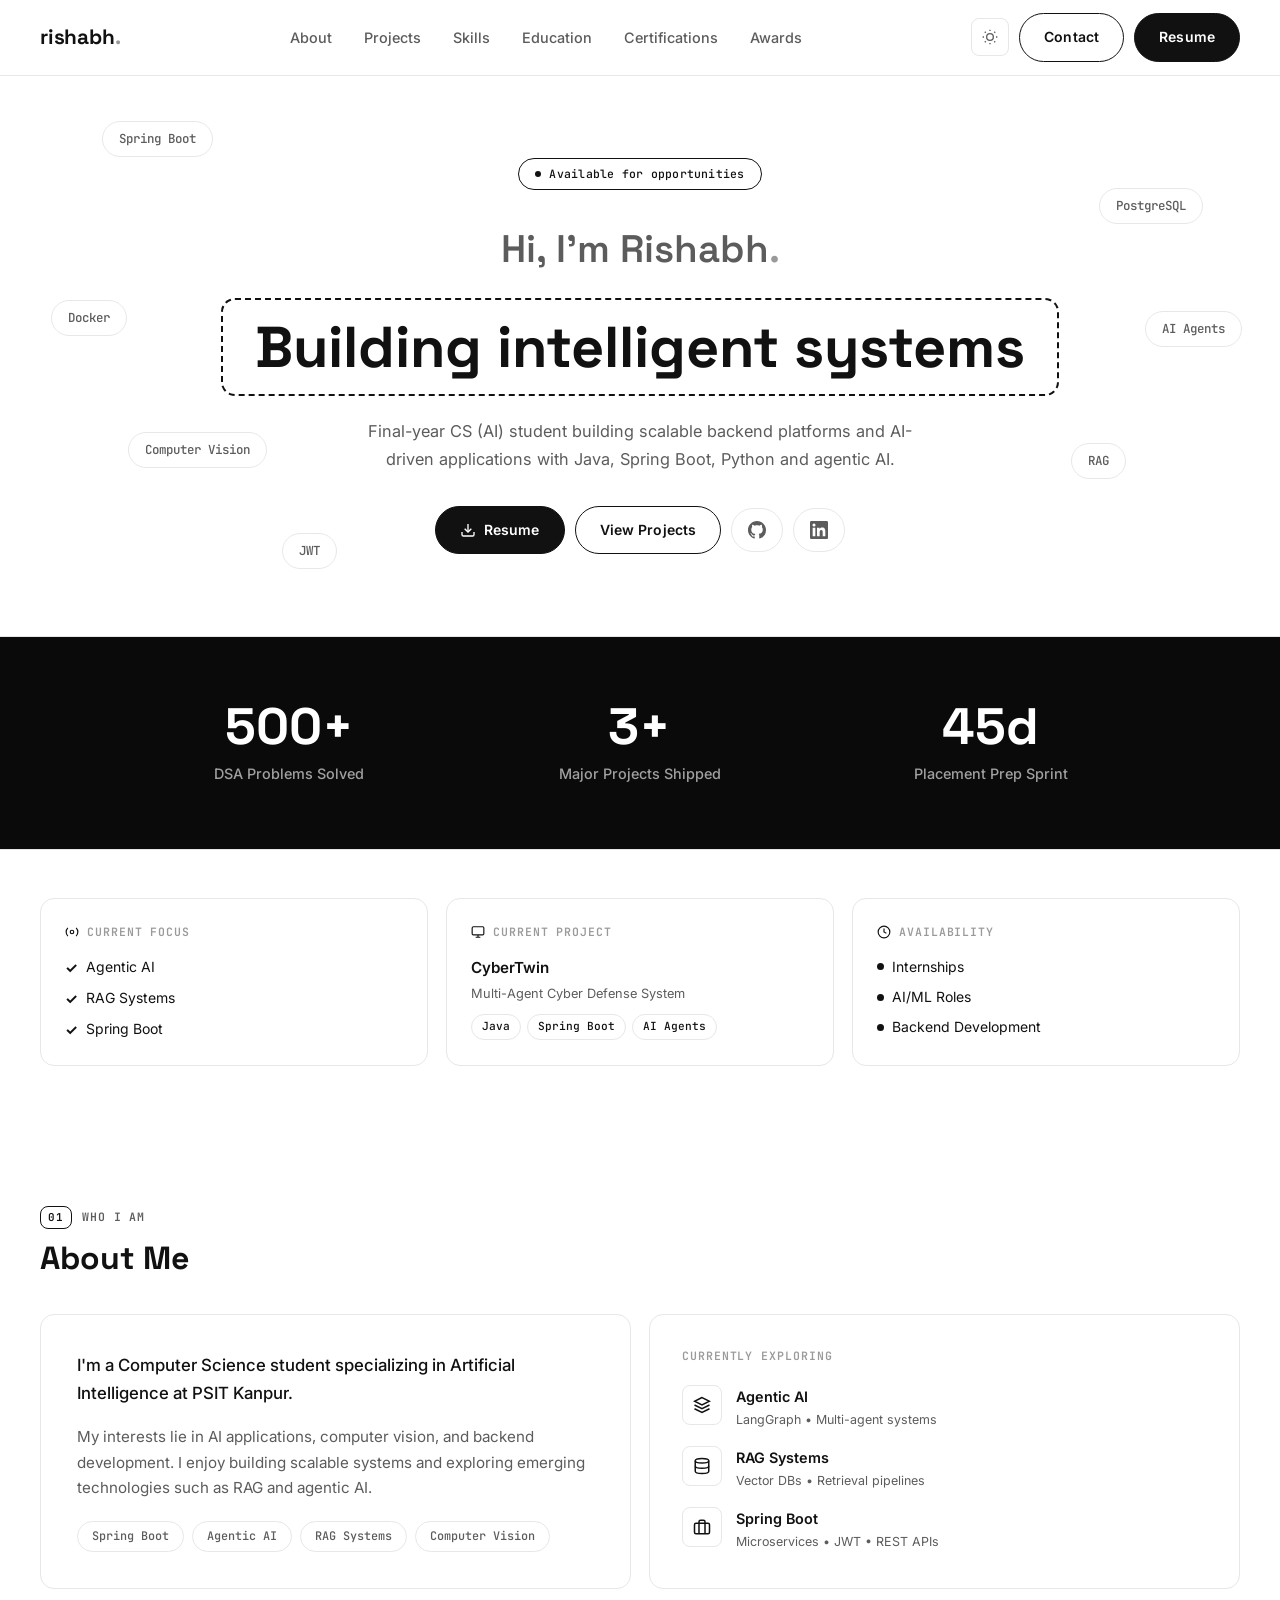
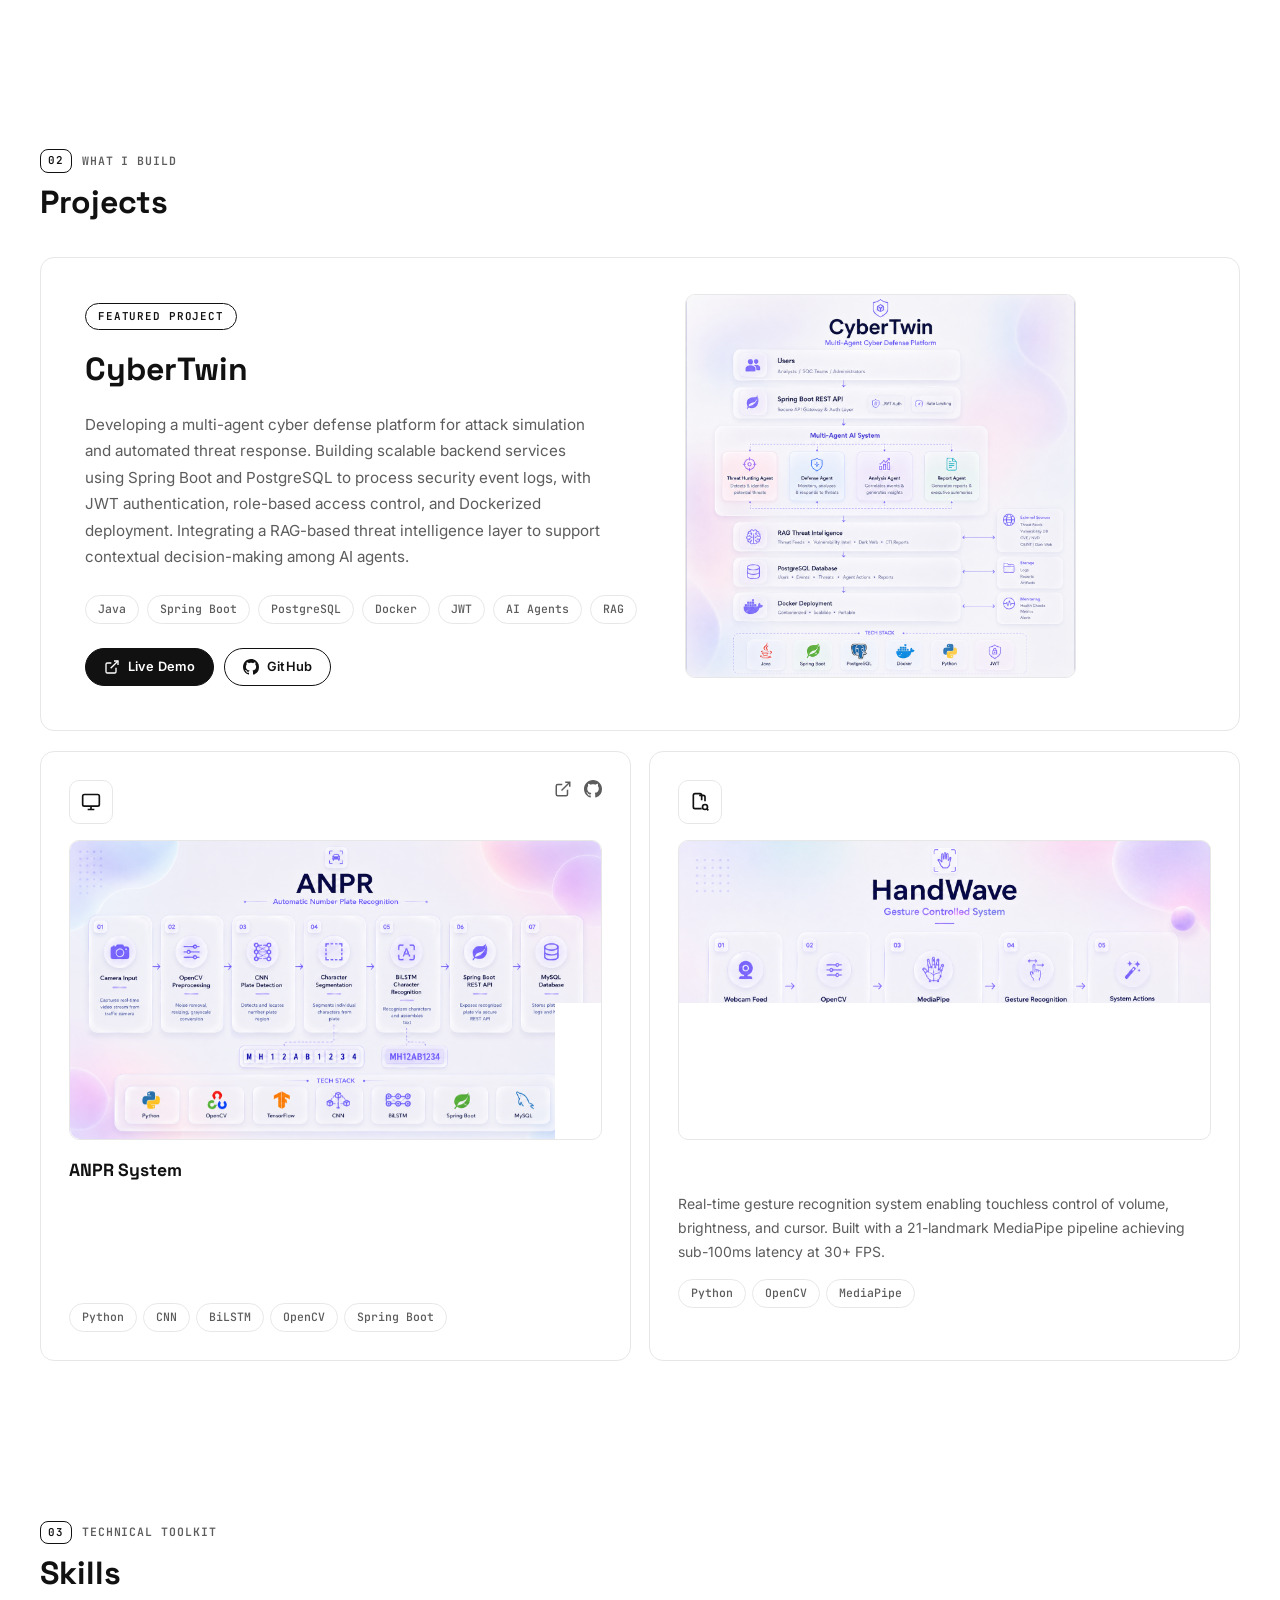
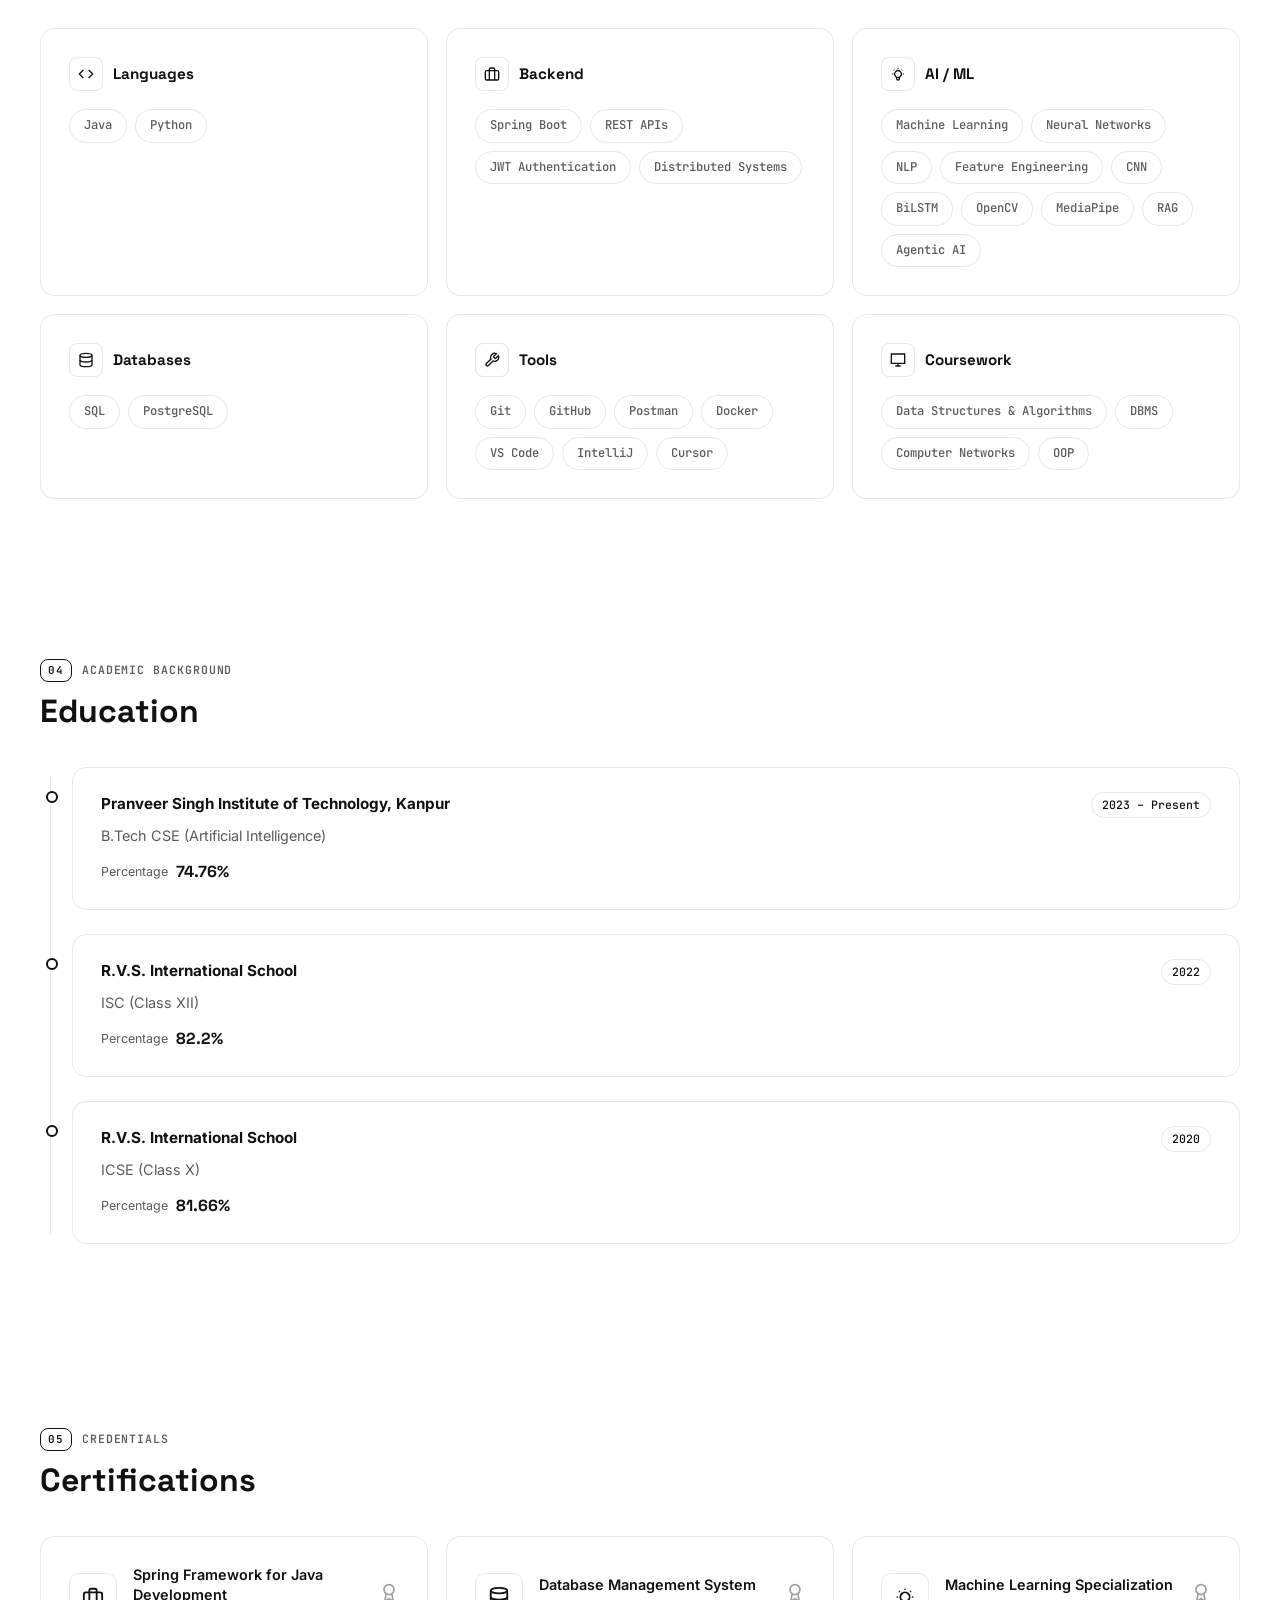
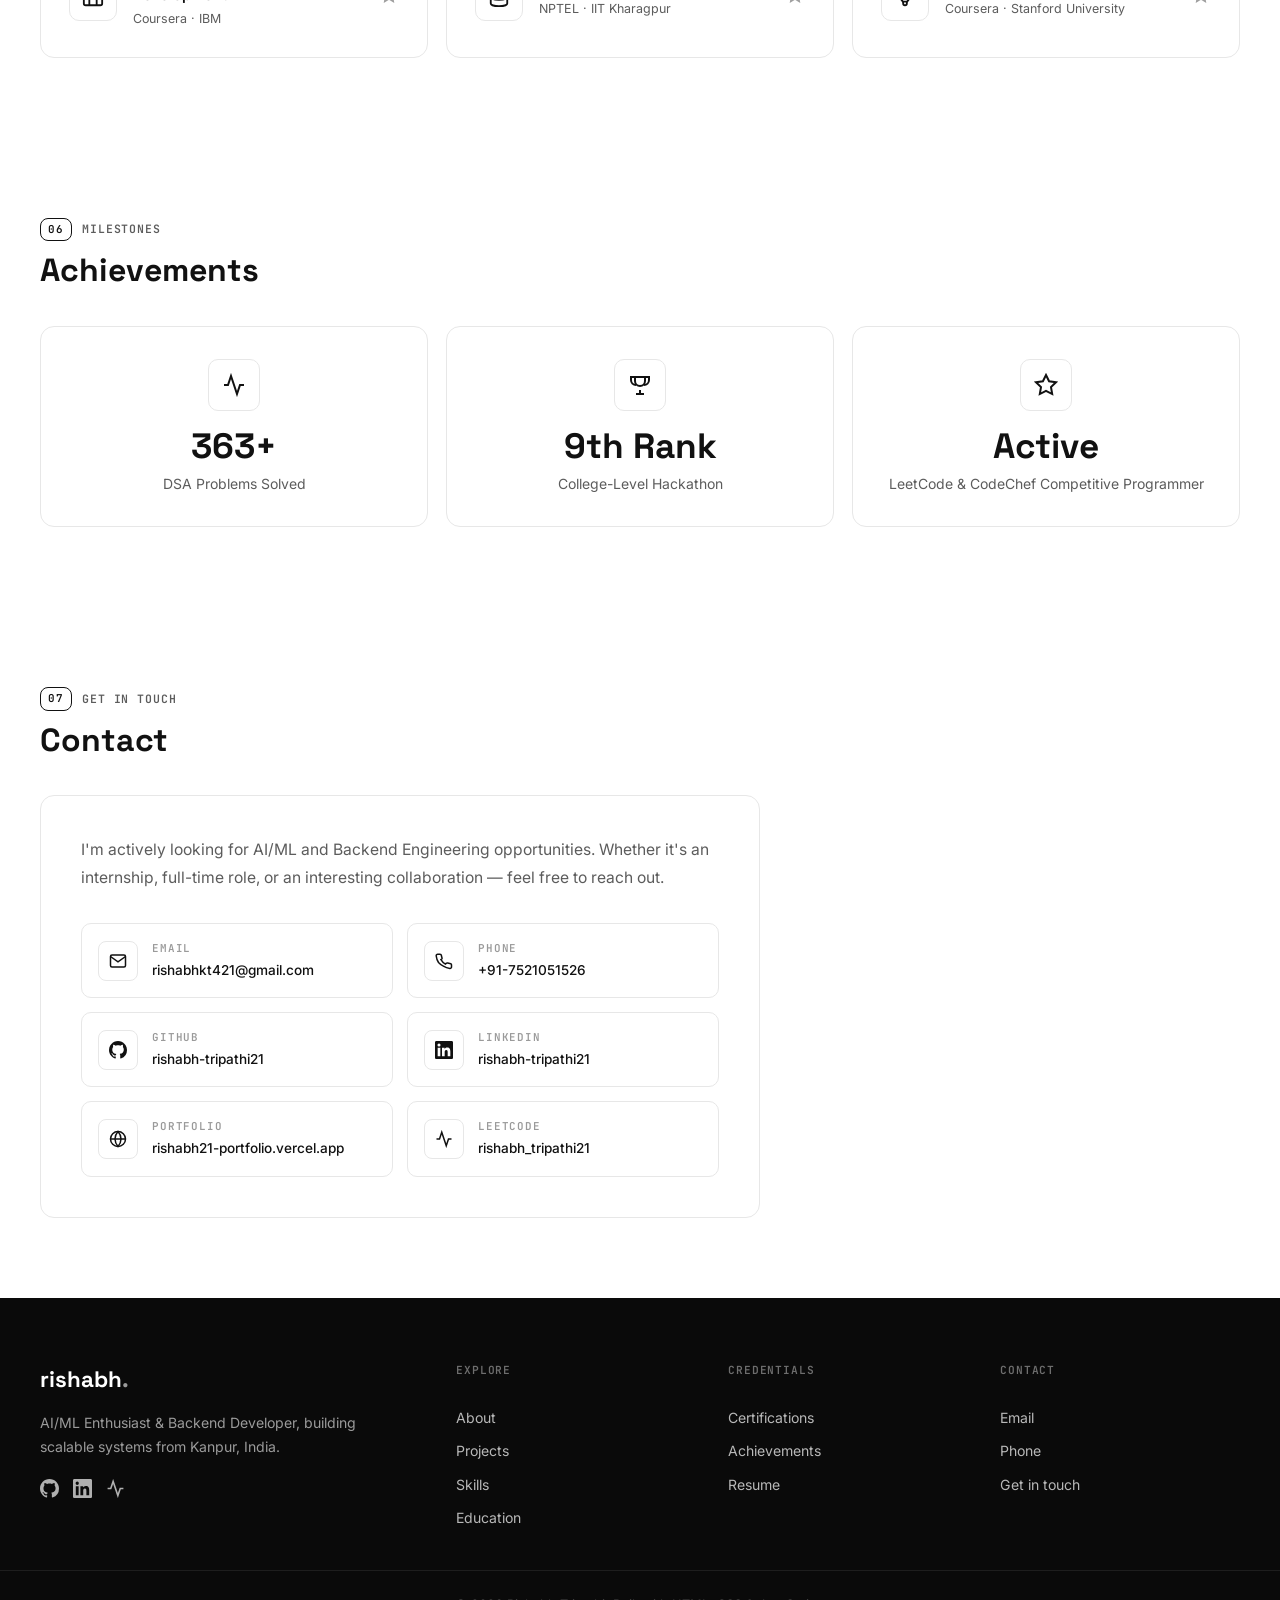
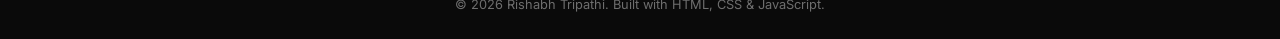
==== commit e5e0fde4: "made little changes" ====
--- a/index.html
+++ b/index.html
@@ -14,7 +14,7 @@
   <title>Rishabh Tripathi — AI/ML & Backend Engineer</title>
   <link rel="preconnect" href="https://fonts.googleapis.com" />
   <link rel="preconnect" href="https://fonts.gstatic.com" crossorigin />
-  <link href="https://fonts.googleapis.com/css2?family=Poppins:wght@400;500;600;700;800&family=Inter:wght@400;500;600;700&display=swap" rel="stylesheet" />
+  <link href="https://fonts.googleapis.com/css2?family=Space+Grotesk:wght@400;500;600;700&family=Inter:wght@400;500;600;700&family=JetBrains+Mono:wght@400;500;600;700&display=swap" rel="stylesheet" />
   <link rel="stylesheet" href="style.css" />
 </head>
 <body>
@@ -29,48 +29,28 @@
   <!-- Scroll Progress Bar -->
   <div id="scroll-progress" class="scroll-progress" aria-hidden="true"></div>
 
-  <!-- Sidebar -->
-  <aside id="sidebar" class="sidebar" role="navigation" aria-label="Main navigation">
-    <div class="sidebar-logo">RT</div>
-    <nav class="sidebar-nav">
-      <a href="#home" class="nav-item active" data-section="home" aria-label="Home">
-        <svg class="nav-icon" viewBox="0 0 24 24" fill="none" stroke="currentColor" stroke-width="2"><path d="M3 9l9-7 9 7v11a2 2 0 0 1-2 2H5a2 2 0 0 1-2-2z"/><polyline points="9 22 9 12 15 12 15 22"/></svg>
-        <span class="nav-label">Home</span>
-      </a>
-      <a href="#about" class="nav-item" data-section="about" aria-label="About">
-        <svg class="nav-icon" viewBox="0 0 24 24" fill="none" stroke="currentColor" stroke-width="2"><circle cx="12" cy="8" r="4"/><path d="M4 20c0-4 3.6-7 8-7s8 3 8 7"/></svg>
-        <span class="nav-label">About</span>
-      </a>
-      <a href="#projects" class="nav-item" data-section="projects" aria-label="Projects">
-        <svg class="nav-icon" viewBox="0 0 24 24" fill="none" stroke="currentColor" stroke-width="2"><rect x="2" y="3" width="20" height="14" rx="2"/><path d="M8 21h8M12 17v4"/></svg>
-        <span class="nav-label">Projects</span>
-      </a>
-      <a href="#skills" class="nav-item" data-section="skills" aria-label="Skills">
-        <svg class="nav-icon" viewBox="0 0 24 24" fill="none" stroke="currentColor" stroke-width="2"><polygon points="12 2 15.09 8.26 22 9.27 17 14.14 18.18 21.02 12 17.77 5.82 21.02 7 14.14 2 9.27 8.91 8.26 12 2"/></svg>
-        <span class="nav-label">Skills</span>
-      </a>
-      <a href="#education" class="nav-item" data-section="education" aria-label="Education">
-        <svg class="nav-icon" viewBox="0 0 24 24" fill="none" stroke="currentColor" stroke-width="2"><path d="M22 10v6M2 10l10-5 10 5-10 5z"/><path d="M6 12v5c3 3 9 3 12 0v-5"/></svg>
-        <span class="nav-label">Education</span>
-      </a>
-      <a href="#certifications" class="nav-item" data-section="certifications" aria-label="Certifications">
-        <svg class="nav-icon" viewBox="0 0 24 24" fill="none" stroke="currentColor" stroke-width="2"><circle cx="12" cy="8" r="6"/><path d="M15.477 12.89L17 22l-5-3-5 3 1.523-9.11"/></svg>
-        <span class="nav-label">Certs</span>
-      </a>
-      <a href="#achievements" class="nav-item" data-section="achievements" aria-label="Achievements">
-        <svg class="nav-icon" viewBox="0 0 24 24" fill="none" stroke="currentColor" stroke-width="2"><path d="M6 9H4.5a2.5 2.5 0 0 1 0-5H6"/><path d="M18 9h1.5a2.5 2.5 0 0 0 0-5H18"/><path d="M4 22h16"/><path d="M10 14.66V17c0 .55-.47.98-.97 1.21C7.85 18.75 7 20.24 7 22"/><path d="M14 14.66V17c0 .55.47.98.97 1.21C16.15 18.75 17 20.24 17 22"/><path d="M18 2H6v7a6 6 0 0 0 12 0V2z"/></svg>
-        <span class="nav-label">Awards</span>
-      </a>
-      <a href="#contact" class="nav-item" data-section="contact" aria-label="Contact">
-        <svg class="nav-icon" viewBox="0 0 24 24" fill="none" stroke="currentColor" stroke-width="2"><path d="M4 4h16c1.1 0 2 .9 2 2v12c0 1.1-.9 2-2 2H4c-1.1 0-2-.9-2-2V6c0-1.1.9-2 2-2z"/><polyline points="22,6 12,13 2,6"/></svg>
-        <span class="nav-label">Contact</span>
-      </a>
-    </nav>
-    <button id="theme-toggle" class="theme-toggle" aria-label="Toggle dark mode">
-      <svg class="icon-sun" viewBox="0 0 24 24" fill="none" stroke="currentColor" stroke-width="2"><circle cx="12" cy="12" r="5"/><line x1="12" y1="1" x2="12" y2="3"/><line x1="12" y1="21" x2="12" y2="23"/><line x1="4.22" y1="4.22" x2="5.64" y2="5.64"/><line x1="18.36" y1="18.36" x2="19.78" y2="19.78"/><line x1="1" y1="12" x2="3" y2="12"/><line x1="21" y1="12" x2="23" y2="12"/><line x1="4.22" y1="19.78" x2="5.64" y2="18.36"/><line x1="18.36" y1="5.64" x2="19.78" y2="4.22"/></svg>
-      <svg class="icon-moon" viewBox="0 0 24 24" fill="none" stroke="currentColor" stroke-width="2"><path d="M21 12.79A9 9 0 1 1 11.21 3 7 7 0 0 0 21 12.79z"/></svg>
-    </button>
-  </aside>
+  <!-- Top Navbar -->
+  <header class="navbar">
+    <div class="navbar-inner">
+      <a href="#home" class="navbar-logo">rishabh<span class="logo-dot">.</span></a>
+      <nav class="navbar-links" id="navbar-links">
+        <a href="#about" class="nav-item" data-section="about">About</a>
+        <a href="#projects" class="nav-item" data-section="projects">Projects</a>
+        <a href="#skills" class="nav-item" data-section="skills">Skills</a>
+        <a href="#education" class="nav-item" data-section="education">Education</a>
+        <a href="#certifications" class="nav-item" data-section="certifications">Certifications</a>
+        <a href="#achievements" class="nav-item" data-section="achievements">Awards</a>
+      </nav>
+      <div class="navbar-actions">
+        <button id="theme-toggle" class="theme-toggle" aria-label="Toggle dark mode">
+          <svg class="icon-sun" viewBox="0 0 24 24" fill="none" stroke="currentColor" stroke-width="2"><circle cx="12" cy="12" r="5"/><line x1="12" y1="1" x2="12" y2="3"/><line x1="12" y1="21" x2="12" y2="23"/><line x1="4.22" y1="4.22" x2="5.64" y2="5.64"/><line x1="18.36" y1="18.36" x2="19.78" y2="19.78"/><line x1="1" y1="12" x2="3" y2="12"/><line x1="21" y1="12" x2="23" y2="12"/><line x1="4.22" y1="19.78" x2="5.64" y2="18.36"/><line x1="18.36" y1="5.64" x2="19.78" y2="4.22"/></svg>
+          <svg class="icon-moon" viewBox="0 0 24 24" fill="none" stroke="currentColor" stroke-width="2"><path d="M21 12.79A9 9 0 1 1 11.21 3 7 7 0 0 0 21 12.79z"/></svg>
+        </button>
+        <a href="#contact" class="btn btn-secondary btn-nav">Contact</a>
+        <a href="Resume.pdf" download class="btn btn-primary btn-nav">Resume</a>
+      </div>
+    </div>
+  </header>
 
   <!-- Mobile Bottom Nav -->
   <nav id="mobile-nav" class="mobile-nav" aria-label="Mobile navigation">
@@ -96,122 +76,66 @@
 
     <!-- ===== HOME SECTION ===== -->
     <section id="home" class="section section-home">
-      <div class="home-grid">
-
-        <!-- Hero Card -->
-        <div class="hero-card card reveal-up">
-          <div class="hero-left">
-            <div class="hero-badge">
-              <span class="badge-dot"></span>
-              Available for opportunities
-            </div>
-            <h1 class="hero-greeting">Hi, I'm Rishabh <span class="wave-emoji">👋</span></h1>
-            <h2 class="hero-title">Computer Science Student<br>specializing in AI &amp; Backend Systems</h2>
-            <p class="hero-desc">Building intelligent applications with Java, Spring Boot and Python.</p>
-            <div class="hero-actions">
-              <a href="Resume.pdf" download class="btn btn-primary">
-                <svg viewBox="0 0 24 24" fill="none" stroke="currentColor" stroke-width="2"><path d="M21 15v4a2 2 0 0 1-2 2H5a2 2 0 0 1-2-2v-4"/><polyline points="7 10 12 15 17 10"/><line x1="12" y1="15" x2="12" y2="3"/></svg>
-                Resume
-              </a>
-              <a href="#projects" class="btn btn-secondary">View Projects</a>
-              <a href="https://github.com/rishabh-tripathi21" target="_blank" rel="noopener" class="btn btn-ghost" aria-label="GitHub">
-                <svg viewBox="0 0 24 24" fill="currentColor"><path d="M12 0C5.37 0 0 5.37 0 12c0 5.31 3.435 9.795 8.205 11.385.6.105.825-.255.825-.57 0-.285-.015-1.23-.015-2.235-3.015.555-3.795-.735-4.035-1.41-.135-.345-.72-1.41-1.23-1.695-.42-.225-1.02-.78-.015-.795.945-.015 1.62.87 1.845 1.23 1.08 1.815 2.805 1.305 3.495.99.105-.78.42-1.305.765-1.605-2.67-.3-5.46-1.335-5.46-5.925 0-1.305.465-2.385 1.23-3.225-.12-.3-.54-1.53.12-3.18 0 0 1.005-.315 3.3 1.23.96-.27 1.98-.405 3-.405s2.04.135 3 .405c2.295-1.56 3.3-1.23 3.3-1.23.66 1.65.24 2.88.12 3.18.765.84 1.23 1.905 1.23 3.225 0 4.605-2.805 5.625-5.475 5.925.435.375.81 1.095.81 2.22 0 1.605-.015 2.895-.015 3.3 0 .315.225.69.825.57A12.02 12.02 0 0 0 24 12c0-6.63-5.37-12-12-12z"/></svg>
-              </a>
-              <a href="https://linkedin.com/in/rishabh-tripathi21" target="_blank" rel="noopener" class="btn btn-ghost" aria-label="LinkedIn">
-                <svg viewBox="0 0 24 24" fill="currentColor"><path d="M20.447 20.452h-3.554v-5.569c0-1.328-.027-3.037-1.852-3.037-1.853 0-2.136 1.445-2.136 2.939v5.667H9.351V9h3.414v1.561h.046c.477-.9 1.637-1.85 3.37-1.85 3.601 0 4.267 2.37 4.267 5.455v6.286zM5.337 7.433a2.062 2.062 0 0 1-2.063-2.065 2.064 2.064 0 1 1 2.063 2.065zm1.782 13.019H3.555V9h3.564v11.452zM22.225 0H1.771C.792 0 0 .774 0 1.729v20.542C0 23.227.792 24 1.771 24h20.451C23.2 24 24 23.227 24 22.271V1.729C24 .774 23.2 0 22.222 0h.003z"/></svg>
-              </a>
-            </div>
-          </div>
-          <div class="hero-right">
-            <div class="hero-illustration" aria-hidden="true">
-              <div class="ill-orbit ill-orbit-1"></div>
-              <div class="ill-orbit ill-orbit-2"></div>
-              <div class="ill-core">
-                <svg viewBox="0 0 120 120" fill="none" xmlns="http://www.w3.org/2000/svg">
-                  <circle cx="60" cy="60" r="50" fill="url(#grad1)" opacity="0.15"/>
-                  <circle cx="60" cy="60" r="36" fill="url(#grad1)" opacity="0.25"/>
-                  <!-- Monitor -->
-                  <rect x="28" y="38" width="64" height="40" rx="5" fill="url(#grad1)" opacity="0.9"/>
-                  <rect x="32" y="42" width="56" height="30" rx="3" fill="#1E293B" opacity="0.8"/>
-                  <!-- Code lines -->
-                  <rect x="36" y="48" width="24" height="3" rx="1.5" fill="#5A67D8" opacity="0.9"/>
-                  <rect x="36" y="54" width="18" height="3" rx="1.5" fill="#7C3AED" opacity="0.9"/>
-                  <rect x="36" y="60" width="30" height="3" rx="1.5" fill="#5A67D8" opacity="0.7"/>
-                  <rect x="36" y="66" width="20" height="3" rx="1.5" fill="#7C3AED" opacity="0.6"/>
-                  <!-- Cursor blink -->
-                  <rect x="67" y="66" width="2" height="3" rx="1" fill="#fff" class="cursor-blink"/>
-                  <!-- Stand -->
-                  <rect x="54" y="78" width="12" height="5" rx="1" fill="url(#grad1)" opacity="0.7"/>
-                  <rect x="48" y="82" width="24" height="3" rx="1.5" fill="url(#grad1)" opacity="0.5"/>
-                  <!-- Brain nodes -->
-                  <circle cx="88" cy="44" r="6" fill="url(#grad2)" opacity="0.9"/>
-                  <circle cx="32" cy="72" r="5" fill="url(#grad2)" opacity="0.8"/>
-                  <circle cx="90" cy="74" r="4" fill="#5A67D8" opacity="0.7"/>
-                  <!-- Connecting lines -->
-                  <line x1="82" y1="47" x2="70" y2="52" stroke="#7C3AED" stroke-width="1" opacity="0.5"/>
-                  <line x1="37" y1="70" x2="32" y2="67" stroke="#5A67D8" stroke-width="1" opacity="0.5"/>
-                  <defs>
-                    <linearGradient id="grad1" x1="0" y1="0" x2="1" y2="1">
-                      <stop offset="0%" stop-color="#5A67D8"/>
-                      <stop offset="100%" stop-color="#7C3AED"/>
-                    </linearGradient>
-                    <linearGradient id="grad2" x1="0" y1="0" x2="1" y2="1">
-                      <stop offset="0%" stop-color="#7C3AED"/>
-                      <stop offset="100%" stop-color="#5A67D8"/>
-                    </linearGradient>
-                  </defs>
-                </svg>
-              </div>
-              <div class="ill-chip ill-chip-1">
-                <svg viewBox="0 0 32 32" fill="none"><rect width="32" height="32" rx="8" fill="#5A67D8" opacity="0.15"/><path d="M10 16h12M16 10v12" stroke="#5A67D8" stroke-width="2" stroke-linecap="round"/></svg>
-                <span>AI</span>
-              </div>
-              <div class="ill-chip ill-chip-2">
-                <svg viewBox="0 0 32 32" fill="none"><rect width="32" height="32" rx="8" fill="#7C3AED" opacity="0.15"/><polyline points="6 20 12 14 18 18 26 10" stroke="#7C3AED" stroke-width="2" stroke-linecap="round" stroke-linejoin="round"/></svg>
-                <span>ML</span>
-              </div>
-              <div class="ill-chip ill-chip-3">
-                <svg viewBox="0 0 32 32" fill="none"><rect width="32" height="32" rx="8" fill="#5A67D8" opacity="0.15"/><rect x="8" y="12" width="16" height="10" rx="2" stroke="#5A67D8" stroke-width="2"/><path d="M12 12V10a4 4 0 0 1 8 0v2" stroke="#5A67D8" stroke-width="2"/></svg>
-                <span>API</span>
-              </div>
-            </div>
-          </div>
-        </div>
-
-        <!-- Stats Row -->
-        <div class="stats-row">
-          <div class="stat-card card reveal-up" style="--delay:0.1s">
-            <div class="stat-icon" style="--icon-color:#5A67D8">
-              <svg viewBox="0 0 24 24" fill="none" stroke="currentColor" stroke-width="2"><polyline points="22 12 18 12 15 21 9 3 6 12 2 12"/></svg>
-            </div>
-            <div class="stat-num" data-target="500">0</div>
-            <div class="stat-plus">+</div>
-            <div class="stat-label">DSA Problems Solved</div>
-          </div>
-          <div class="stat-card card reveal-up" style="--delay:0.2s">
-            <div class="stat-icon" style="--icon-color:#7C3AED">
-              <svg viewBox="0 0 24 24" fill="none" stroke="currentColor" stroke-width="2"><rect x="2" y="3" width="20" height="14" rx="2"/><path d="M8 21h8M12 17v4"/></svg>
-            </div>
-            <div class="stat-num" data-target="3">0</div>
-            <div class="stat-plus">+</div>
-            <div class="stat-label">Major Projects</div>
-          </div>
-          <div class="stat-card card reveal-up" style="--delay:0.3s">
-            <div class="stat-icon" style="--icon-color:#5A67D8">
-              <svg viewBox="0 0 24 24" fill="none" stroke="currentColor" stroke-width="2"><path d="M9.663 17h4.673M12 3v1m6.364 1.636l-.707.707M21 12h-1M4 12H3m3.343-5.657l-.707-.707m2.828 9.9a5 5 0 1 1 7.072 0l-.548.547A3.374 3.374 0 0 0 14 18.469V19a2 2 0 1 1-4 0v-.531c0-.895-.356-1.754-.988-2.386l-.548-.547z"/></svg>
-            </div>
-            <div class="stat-text">AI/ML</div>
-            <div class="stat-label">Focus Area</div>
-          </div>
-          <div class="stat-card card reveal-up" style="--delay:0.4s">
-            <div class="stat-icon" style="--icon-color:#7C3AED">
-              <svg viewBox="0 0 24 24" fill="none" stroke="currentColor" stroke-width="2"><path d="M22 10v6M2 10l10-5 10 5-10 5z"/><path d="M6 12v5c3 3 9 3 12 0v-5"/></svg>
-            </div>
-            <div class="stat-text">B.Tech AI</div>
-            <div class="stat-label">PSIT Kanpur</div>
-          </div>
-        </div>
-
+
+      <!-- Hero -->
+      <div class="hero">
+        <div class="hero-tags" aria-hidden="true">
+          <span class="floating-tag ft-1">Spring Boot</span>
+          <span class="floating-tag ft-4">PostgreSQL</span>
+          <span class="floating-tag ft-5">Docker</span>
+          <span class="floating-tag ft-6">AI Agents</span>
+          <span class="floating-tag ft-7">Computer Vision</span>
+          <span class="floating-tag ft-8">RAG</span>
+          <span class="floating-tag ft-9">JWT</span>
+        </div>
+
+        <div class="hero-badge">
+          <span class="badge-dot"></span>
+          Available for opportunities
+        </div>
+
+        <h1 class="hero-heading">
+          <span class="hero-hi">Hi, I'm Rishabh<span class="logo-dot">.</span></span>
+          <span class="hero-highlight-wrap">
+            <span class="hero-highlight">Building intelligent systems</span>
+          </span>
+        </h1>
+        <p class="hero-desc">Final-year CS (AI) student building scalable backend platforms and AI-driven applications with Java, Spring Boot, Python and agentic AI.</p>
+        <div class="hero-actions">
+          <a href="Resume.pdf" download class="btn btn-primary">
+            <svg viewBox="0 0 24 24" fill="none" stroke="currentColor" stroke-width="2"><path d="M21 15v4a2 2 0 0 1-2 2H5a2 2 0 0 1-2-2v-4"/><polyline points="7 10 12 15 17 10"/><line x1="12" y1="15" x2="12" y2="3"/></svg>
+            Resume
+          </a>
+          <a href="#projects" class="btn btn-secondary">View Projects</a>
+          <a href="https://github.com/rishabh-tripathi21" target="_blank" rel="noopener" class="btn btn-ghost" aria-label="GitHub">
+            <svg viewBox="0 0 24 24" fill="currentColor"><path d="M12 0C5.37 0 0 5.37 0 12c0 5.31 3.435 9.795 8.205 11.385.6.105.825-.255.825-.57 0-.285-.015-1.23-.015-2.235-3.015.555-3.795-.735-4.035-1.41-.135-.345-.72-1.41-1.23-1.695-.42-.225-1.02-.78-.015-.795.945-.015 1.62.87 1.845 1.23 1.08 1.815 2.805 1.305 3.495.99.105-.78.42-1.305.765-1.605-2.67-.3-5.46-1.335-5.46-5.925 0-1.305.465-2.385 1.23-3.225-.12-.3-.54-1.53.12-3.18 0 0 1.005-.315 3.3 1.23.96-.27 1.98-.405 3-.405s2.04.135 3 .405c2.295-1.56 3.3-1.23 3.3-1.23.66 1.65.24 2.88.12 3.18.765.84 1.23 1.905 1.23 3.225 0 4.605-2.805 5.625-5.475 5.925.435.375.81 1.095.81 2.22 0 1.605-.015 2.895-.015 3.3 0 .315.225.69.825.57A12.02 12.02 0 0 0 24 12c0-6.63-5.37-12-12-12z"/></svg>
+          </a>
+          <a href="https://linkedin.com/in/rishabh-tripathi21" target="_blank" rel="noopener" class="btn btn-ghost" aria-label="LinkedIn">
+            <svg viewBox="0 0 24 24" fill="currentColor"><path d="M20.447 20.452h-3.554v-5.569c0-1.328-.027-3.037-1.852-3.037-1.853 0-2.136 1.445-2.136 2.939v5.667H9.351V9h3.414v1.561h.046c.477-.9 1.637-1.85 3.37-1.85 3.601 0 4.267 2.37 4.267 5.455v6.286zM5.337 7.433a2.062 2.062 0 0 1-2.063-2.065 2.064 2.064 0 1 1 2.063 2.065zm1.782 13.019H3.555V9h3.564v11.452zM22.225 0H1.771C.792 0 0 .774 0 1.729v20.542C0 23.227.792 24 1.771 24h20.451C23.2 24 24 23.227 24 22.271V1.729C24 .774 23.2 0 22.222 0h.003z"/></svg>
+          </a>
+        </div>
+      </div>
+    </section>
+
+    <!-- ===== STATS BAND (dark, full-bleed) ===== -->
+    <section class="stats-band">
+      <div class="stats-band-inner">
+        <div class="stat-block reveal-up" style="--delay:0.1s">
+          <div class="stat-num" data-target="500">0</div><span class="stat-plus">+</span>
+          <div class="stat-label">DSA Problems Solved</div>
+        </div>
+        <div class="stat-block reveal-up" style="--delay:0.2s">
+          <div class="stat-num" data-target="3">0</div><span class="stat-plus">+</span>
+          <div class="stat-label">Major Projects Shipped</div>
+        </div>
+        <div class="stat-block reveal-up" style="--delay:0.3s">
+          <div class="stat-num" data-target="45">0</div><span class="stat-plus">d</span>
+          <div class="stat-label">Placement Prep Sprint</div>
+        </div>
+      </div>
+    </section>
+
+    <section class="section section-snapshot">
         <!-- Right Panel -->
         <aside class="right-panel reveal-right">
           <div class="panel-block">
@@ -252,14 +176,12 @@
             </ul>
           </div>
         </aside>
-
-      </div>
     </section>
 
     <!-- ===== ABOUT SECTION ===== -->
     <section id="about" class="section section-about">
       <div class="section-header reveal-up">
-        <div class="section-eyebrow">Who I Am</div>
+        <div class="section-eyebrow"><span class="eyebrow-index">01</span>Who I Am</div>
         <h2 class="section-title">About Me</h2>
       </div>
       <div class="about-grid">
@@ -277,7 +199,7 @@
           <div class="explore-title">Currently Exploring</div>
           <div class="explore-list">
             <div class="explore-item">
-              <div class="explore-icon" style="--c:#5A67D8">
+              <div class="explore-icon" style="--c:#000000">
                 <svg viewBox="0 0 24 24" fill="none" stroke="currentColor" stroke-width="2"><path d="M12 2L2 7l10 5 10-5-10-5zM2 17l10 5 10-5M2 12l10 5 10-5"/></svg>
               </div>
               <div>
@@ -286,7 +208,7 @@
               </div>
             </div>
             <div class="explore-item">
-              <div class="explore-icon" style="--c:#7C3AED">
+              <div class="explore-icon" style="--c:#333333">
                 <svg viewBox="0 0 24 24" fill="none" stroke="currentColor" stroke-width="2"><ellipse cx="12" cy="5" rx="9" ry="3"/><path d="M21 12c0 1.66-4 3-9 3s-9-1.34-9-3"/><path d="M3 5v14c0 1.66 4 3 9 3s9-1.34 9-3V5"/></svg>
               </div>
               <div>
@@ -295,7 +217,7 @@
               </div>
             </div>
             <div class="explore-item">
-              <div class="explore-icon" style="--c:#5A67D8">
+              <div class="explore-icon" style="--c:#000000">
                 <svg viewBox="0 0 24 24" fill="none" stroke="currentColor" stroke-width="2"><rect x="2" y="7" width="20" height="14" rx="2"/><path d="M16 21V5a2 2 0 0 0-2-2h-4a2 2 0 0 0-2 2v16"/></svg>
               </div>
               <div>
@@ -311,7 +233,7 @@
     <!-- ===== PROJECTS SECTION ===== -->
     <section id="projects" class="section section-projects">
       <div class="section-header reveal-up">
-        <div class="section-eyebrow">What I Build</div>
+        <div class="section-eyebrow"><span class="eyebrow-index">02</span>What I Build</div>
         <h2 class="section-title">Projects</h2>
       </div>
 
@@ -335,7 +257,7 @@
               <svg viewBox="0 0 24 24" fill="none" stroke="currentColor" stroke-width="2"><path d="M18 13v6a2 2 0 0 1-2 2H5a2 2 0 0 1-2-2V8a2 2 0 0 1 2-2h6"/><polyline points="15 3 21 3 21 9"/><line x1="10" y1="14" x2="21" y2="3"/></svg>
               Live Demo
             </a>
-            <a href="https://github.com/rishabh-tripathi21" target="_blank" rel="noopener" class="btn btn-secondary btn-sm">
+            <a href="https://github.com/rishabh-tripathi21/CyberTwin" target="_blank" rel="noopener" class="btn btn-secondary btn-sm">
               <svg viewBox="0 0 24 24" fill="currentColor"><path d="M12 0C5.37 0 0 5.37 0 12c0 5.31 3.435 9.795 8.205 11.385.6.105.825-.255.825-.57 0-.285-.015-1.23-.015-2.235-3.015.555-3.795-.735-4.035-1.41-.135-.345-.72-1.41-1.23-1.695-.42-.225-1.02-.78-.015-.795.945-.015 1.62.87 1.845 1.23 1.08 1.815 2.805 1.305 3.495.99.105-.78.42-1.305.765-1.605-2.67-.3-5.46-1.335-5.46-5.925 0-1.305.465-2.385 1.23-3.225-.12-.3-.54-1.53.12-3.18 0 0 1.005-.315 3.3 1.23.96-.27 1.98-.405 3-.405s2.04.135 3 .405c2.295-1.56 3.3-1.23 3.3-1.23.66 1.65.24 2.88.12 3.18.765.84 1.23 1.905 1.23 3.225 0 4.605-2.805 5.625-5.475 5.925.435.375.81 1.095.81 2.22 0 1.605-.015 2.895-.015 3.3 0 .315.225.69.825.57A12.02 12.02 0 0 0 24 12c0-6.63-5.37-12-12-12z"/></svg>
               GitHub
             </a>
@@ -353,14 +275,14 @@
 
         <div class="project-card card reveal-up" data-tilt style="--delay:0.1s">
           <div class="pc-header">
-            <div class="pc-icon" style="--ic:#5A67D8">
+            <div class="pc-icon" style="--ic:#000000">
               <svg viewBox="0 0 24 24" fill="none" stroke="currentColor" stroke-width="2"><rect x="2" y="3" width="20" height="14" rx="2"/><path d="M8 21h8M12 17v4"/></svg>
             </div>
             <div class="pc-links">
               <a href="#" target="_blank" rel="noopener" aria-label="Live Demo" class="pc-link-demo">
                 <svg viewBox="0 0 24 24" fill="none" stroke="currentColor" stroke-width="2"><path d="M18 13v6a2 2 0 0 1-2 2H5a2 2 0 0 1-2-2V8a2 2 0 0 1 2-2h6"/><polyline points="15 3 21 3 21 9"/><line x1="10" y1="14" x2="21" y2="3"/></svg>
               </a>
-              <a href="https://github.com/rishabh-tripathi21" target="_blank" rel="noopener" aria-label="GitHub">
+              <a href="https://github.com/rishabh-tripathi21/ANPR" target="_blank" rel="noopener" aria-label="GitHub">
                 <svg viewBox="0 0 24 24" fill="currentColor"><path d="M12 0C5.37 0 0 5.37 0 12c0 5.31 3.435 9.795 8.205 11.385.6.105.825-.255.825-.57 0-.285-.015-1.23-.015-2.235-3.015.555-3.795-.735-4.035-1.41-.135-.345-.72-1.41-1.23-1.695-.42-.225-1.02-.78-.015-.795.945-.015 1.62.87 1.845 1.23 1.08 1.815 2.805 1.305 3.495.99.105-.78.42-1.305.765-1.605-2.67-.3-5.46-1.335-5.46-5.925 0-1.305.465-2.385 1.23-3.225-.12-.3-.54-1.53.12-3.18 0 0 1.005-.315 3.3 1.23.96-.27 1.98-.405 3-.405s2.04.135 3 .405c2.295-1.56 3.3-1.23 3.3-1.23.66 1.65.24 2.88.12 3.18.765.84 1.23 1.905 1.23 3.225 0 4.605-2.805 5.625-5.475 5.925.435.375.81 1.095.81 2.22 0 1.605-.015 2.895-.015 3.3 0 .315.225.69.825.57A12.02 12.02 0 0 0 24 12c0-6.63-5.37-12-12-12z"/></svg>
               </a>
             </div>
@@ -381,14 +303,14 @@
 
         <div class="project-card card reveal-up" data-tilt style="--delay:0.2s">
           <div class="pc-header">
-            <div class="pc-icon" style="--ic:#7C3AED">
+            <div class="pc-icon" style="--ic:#333333">
               <svg viewBox="0 0 24 24" fill="none" stroke="currentColor" stroke-width="2"><path d="M18 11V6a2 2 0 0 0-2-2h-5"/><path d="M14 10V4a2 2 0 0 0-2-2H6a2 2 0 0 0-2 2v14a2 2 0 0 0 2 2h8"/><path d="M18 21a3 3 0 1 0 0-6 3 3 0 0 0 0 6z"/><path d="M22 22l-1.5-1.5"/></svg>
             </div>
             <div class="pc-links">
               <a href="#" target="_blank" rel="noopener" aria-label="Live Demo" class="pc-link-demo">
                 <svg viewBox="0 0 24 24" fill="none" stroke="currentColor" stroke-width="2"><path d="M18 13v6a2 2 0 0 1-2 2H5a2 2 0 0 1-2-2V8a2 2 0 0 1 2-2h6"/><polyline points="15 3 21 3 21 9"/><line x1="10" y1="14" x2="21" y2="3"/></svg>
               </a>
-              <a href="https://github.com/rishabh-tripathi21" target="_blank" rel="noopener" aria-label="GitHub">
+              <a href="https://github.com/rishabh-tripathi21/HandWave" target="_blank" rel="noopener" aria-label="GitHub">
                 <svg viewBox="0 0 24 24" fill="currentColor"><path d="M12 0C5.37 0 0 5.37 0 12c0 5.31 3.435 9.795 8.205 11.385.6.105.825-.255.825-.57 0-.285-.015-1.23-.015-2.235-3.015.555-3.795-.735-4.035-1.41-.135-.345-.72-1.41-1.23-1.695-.42-.225-1.02-.78-.015-.795.945-.015 1.62.87 1.845 1.23 1.08 1.815 2.805 1.305 3.495.99.105-.78.42-1.305.765-1.605-2.67-.3-5.46-1.335-5.46-5.925 0-1.305.465-2.385 1.23-3.225-.12-.3-.54-1.53.12-3.18 0 0 1.005-.315 3.3 1.23.96-.27 1.98-.405 3-.405s2.04.135 3 .405c2.295-1.56 3.3-1.23 3.3-1.23.66 1.65.24 2.88.12 3.18.765.84 1.23 1.905 1.23 3.225 0 4.605-2.805 5.625-5.475 5.925.435.375.81 1.095.81 2.22 0 1.605-.015 2.895-.015 3.3 0 .315.225.69.825.57A12.02 12.02 0 0 0 24 12c0-6.63-5.37-12-12-12z"/></svg>
               </a>
             </div>
@@ -411,14 +333,14 @@
     <!-- ===== SKILLS SECTION ===== -->
     <section id="skills" class="section section-skills">
       <div class="section-header reveal-up">
-        <div class="section-eyebrow">Technical Toolkit</div>
+        <div class="section-eyebrow"><span class="eyebrow-index">03</span>Technical Toolkit</div>
         <h2 class="section-title">Skills</h2>
       </div>
       <div class="skills-grid">
 
         <div class="skill-category card reveal-up" style="--delay:0s">
           <div class="skill-cat-header">
-            <div class="skill-cat-icon" style="--c:#5A67D8">
+            <div class="skill-cat-icon" style="--c:#000000">
               <svg viewBox="0 0 24 24" fill="none" stroke="currentColor" stroke-width="2"><polyline points="16 18 22 12 16 6"/><polyline points="8 6 2 12 8 18"/></svg>
             </div>
             <span>Languages</span>
@@ -431,7 +353,7 @@
 
         <div class="skill-category card reveal-up" style="--delay:0.1s">
           <div class="skill-cat-header">
-            <div class="skill-cat-icon" style="--c:#7C3AED">
+            <div class="skill-cat-icon" style="--c:#333333">
               <svg viewBox="0 0 24 24" fill="none" stroke="currentColor" stroke-width="2"><rect x="2" y="7" width="20" height="14" rx="2"/><path d="M16 21V5a2 2 0 0 0-2-2h-4a2 2 0 0 0-2 2v16"/></svg>
             </div>
             <span>Backend</span>
@@ -440,18 +362,22 @@
             <span class="skill-badge">Spring Boot</span>
             <span class="skill-badge">REST APIs</span>
             <span class="skill-badge">JWT Authentication</span>
+            <span class="skill-badge">Distributed Systems</span>
           </div>
         </div>
 
         <div class="skill-category card reveal-up" style="--delay:0.2s">
           <div class="skill-cat-header">
-            <div class="skill-cat-icon" style="--c:#5A67D8">
+            <div class="skill-cat-icon" style="--c:#000000">
               <svg viewBox="0 0 24 24" fill="none" stroke="currentColor" stroke-width="2"><path d="M9.663 17h4.673M12 3v1m6.364 1.636l-.707.707M21 12h-1M4 12H3m3.343-5.657l-.707-.707m2.828 9.9a5 5 0 1 1 7.072 0l-.548.547A3.374 3.374 0 0 0 14 18.469V19a2 2 0 1 1-4 0v-.531c0-.895-.356-1.754-.988-2.386l-.548-.547z"/></svg>
             </div>
             <span>AI / ML</span>
           </div>
           <div class="skill-badges">
             <span class="skill-badge">Machine Learning</span>
+            <span class="skill-badge">Neural Networks</span>
+            <span class="skill-badge">NLP</span>
+            <span class="skill-badge">Feature Engineering</span>
             <span class="skill-badge">CNN</span>
             <span class="skill-badge">BiLSTM</span>
             <span class="skill-badge">OpenCV</span>
@@ -463,7 +389,7 @@
 
         <div class="skill-category card reveal-up" style="--delay:0.3s">
           <div class="skill-cat-header">
-            <div class="skill-cat-icon" style="--c:#7C3AED">
+            <div class="skill-cat-icon" style="--c:#333333">
               <svg viewBox="0 0 24 24" fill="none" stroke="currentColor" stroke-width="2"><ellipse cx="12" cy="5" rx="9" ry="3"/><path d="M21 12c0 1.66-4 3-9 3s-9-1.34-9-3"/><path d="M3 5v14c0 1.66 4 3 9 3s9-1.34 9-3V5"/></svg>
             </div>
             <span>Databases</span>
@@ -476,7 +402,7 @@
 
         <div class="skill-category card reveal-up" style="--delay:0.4s">
           <div class="skill-cat-header">
-            <div class="skill-cat-icon" style="--c:#5A67D8">
+            <div class="skill-cat-icon" style="--c:#000000">
               <svg viewBox="0 0 24 24" fill="none" stroke="currentColor" stroke-width="2"><path d="M14.7 6.3a1 1 0 0 0 0 1.4l1.6 1.6a1 1 0 0 0 1.4 0l3.77-3.77a6 6 0 0 1-7.94 7.94l-6.91 6.91a2.12 2.12 0 0 1-3-3l6.91-6.91a6 6 0 0 1 7.94-7.94l-3.76 3.76z"/></svg>
             </div>
             <span>Tools</span>
@@ -494,7 +420,7 @@
 
         <div class="skill-category card reveal-up" style="--delay:0.5s">
           <div class="skill-cat-header">
-            <div class="skill-cat-icon" style="--c:#7C3AED">
+            <div class="skill-cat-icon" style="--c:#333333">
               <svg viewBox="0 0 24 24" fill="none" stroke="currentColor" stroke-width="2"><path d="M2 3h20v14H2z"/><path d="M8 21h8M12 17v4"/></svg>
             </div>
             <span>Coursework</span>
@@ -513,7 +439,7 @@
     <!-- ===== EDUCATION SECTION ===== -->
     <section id="education" class="section section-education">
       <div class="section-header reveal-up">
-        <div class="section-eyebrow">Academic Background</div>
+        <div class="section-eyebrow"><span class="eyebrow-index">04</span>Academic Background</div>
         <h2 class="section-title">Education</h2>
       </div>
       <div class="timeline">
@@ -569,13 +495,13 @@
     <!-- ===== CERTIFICATIONS SECTION ===== -->
     <section id="certifications" class="section section-certifications">
       <div class="section-header reveal-up">
-        <div class="section-eyebrow">Credentials</div>
+        <div class="section-eyebrow"><span class="eyebrow-index">05</span>Credentials</div>
         <h2 class="section-title">Certifications</h2>
       </div>
       <div class="certs-grid">
 
         <div class="cert-card card reveal-up" style="--delay:0s">
-          <div class="cert-icon" style="--c:#5A67D8">
+          <div class="cert-icon" style="--c:#000000">
             <svg viewBox="0 0 24 24" fill="none" stroke="currentColor" stroke-width="2"><rect x="2" y="7" width="20" height="14" rx="2"/><path d="M16 21V5a2 2 0 0 0-2-2h-4a2 2 0 0 0-2 2v16"/></svg>
           </div>
           <div class="cert-body">
@@ -588,7 +514,7 @@
         </div>
 
         <div class="cert-card card reveal-up" style="--delay:0.1s">
-          <div class="cert-icon" style="--c:#7C3AED">
+          <div class="cert-icon" style="--c:#333333">
             <svg viewBox="0 0 24 24" fill="none" stroke="currentColor" stroke-width="2"><ellipse cx="12" cy="5" rx="9" ry="3"/><path d="M21 12c0 1.66-4 3-9 3s-9-1.34-9-3"/><path d="M3 5v14c0 1.66 4 3 9 3s9-1.34 9-3V5"/></svg>
           </div>
           <div class="cert-body">
@@ -601,7 +527,7 @@
         </div>
 
         <div class="cert-card card reveal-up" style="--delay:0.2s">
-          <div class="cert-icon" style="--c:#5A67D8">
+          <div class="cert-icon" style="--c:#000000">
             <svg viewBox="0 0 24 24" fill="none" stroke="currentColor" stroke-width="2"><path d="M9.663 17h4.673M12 3v1m6.364 1.636l-.707.707M21 12h-1M4 12H3m3.343-5.657l-.707-.707m2.828 9.9a5 5 0 1 1 7.072 0l-.548.547A3.374 3.374 0 0 0 14 18.469V19a2 2 0 1 1-4 0v-.531c0-.895-.356-1.754-.988-2.386l-.548-.547z"/></svg>
           </div>
           <div class="cert-body">
@@ -619,13 +545,13 @@
     <!-- ===== ACHIEVEMENTS SECTION ===== -->
     <section id="achievements" class="section section-achievements">
       <div class="section-header reveal-up">
-        <div class="section-eyebrow">Milestones</div>
+        <div class="section-eyebrow"><span class="eyebrow-index">06</span>Milestones</div>
         <h2 class="section-title">Achievements</h2>
       </div>
       <div class="achievements-grid">
 
         <div class="ach-card card reveal-up" style="--delay:0.1s">
-          <div class="ach-icon" style="--c:#7C3AED">
+          <div class="ach-icon" style="--c:#333333">
             <svg viewBox="0 0 24 24" fill="none" stroke="currentColor" stroke-width="2"><polyline points="22 12 18 12 15 21 9 3 6 12 2 12"/></svg>
           </div>
           <div class="ach-rank"><span class="ach-counter" data-target="500">0</span>+</div>
@@ -633,7 +559,15 @@
         </div>
 
         <div class="ach-card card reveal-up" style="--delay:0.2s">
-          <div class="ach-icon" style="--c:#5A67D8">
+          <div class="ach-icon" style="--c:#000000">
+            <svg viewBox="0 0 24 24" fill="none" stroke="currentColor" stroke-width="2"><path d="M8 21h8M12 17v4M17 4h4v3a5 5 0 0 1-5 5M7 4H3v3a5 5 0 0 0 5 5M7 4h10v4a5 5 0 0 1-10 0V4z"/></svg>
+          </div>
+          <div class="ach-rank">9th Rank</div>
+          <div class="ach-label">College-Level Hackathon</div>
+        </div>
+
+        <div class="ach-card card reveal-up" style="--delay:0.3s">
+          <div class="ach-icon" style="--c:#333333">
             <svg viewBox="0 0 24 24" fill="none" stroke="currentColor" stroke-width="2"><polygon points="12 2 15.09 8.26 22 9.27 17 14.14 18.18 21.02 12 17.77 5.82 21.02 7 14.14 2 9.27 8.91 8.26 12 2"/></svg>
           </div>
           <div class="ach-rank">Active</div>
@@ -646,7 +580,7 @@
     <!-- ===== CONTACT SECTION ===== -->
     <section id="contact" class="section section-contact">
       <div class="section-header reveal-up">
-        <div class="section-eyebrow">Get In Touch</div>
+        <div class="section-eyebrow"><span class="eyebrow-index">07</span>Get In Touch</div>
         <h2 class="section-title">Contact</h2>
       </div>
       <div class="contact-wrapper">
@@ -698,13 +632,13 @@
                 <div class="ci-val">rishabh21-portfolio.vercel.app</div>
               </div>
             </a>
-            <a href="https://leetcode.com/rishabh-tripathi21" target="_blank" rel="noopener" class="contact-item">
+            <a href="https://leetcode.com/rishabh_tripathi21" target="_blank" rel="noopener" class="contact-item">
               <div class="ci-icon">
                 <svg viewBox="0 0 24 24" fill="none" stroke="currentColor" stroke-width="2"><polyline points="22 12 18 12 15 21 9 3 6 12 2 12"/></svg>
               </div>
               <div class="ci-info">
                 <div class="ci-label">LeetCode</div>
-                <div class="ci-val">rishabh-tripathi21</div>
+                <div class="ci-val">rishabh_tripathi21</div>
               </div>
             </a>
           </div>
@@ -714,21 +648,44 @@
 
     <!-- Footer -->
     <footer class="footer">
-      <div class="footer-inner">
-        <div class="footer-logo">RT</div>
-        <div class="footer-center">
-          <div class="footer-name">Rishabh Tripathi</div>
-          <div class="footer-tagline">AI/ML Enthusiast &amp; Backend Developer</div>
-          <div class="footer-built">Built with HTML, CSS &amp; JavaScript · © 2026</div>
-        </div>
-        <div class="footer-links">
-          <a href="https://github.com/rishabh-tripathi21" target="_blank" rel="noopener" aria-label="GitHub">
-            <svg viewBox="0 0 24 24" fill="currentColor"><path d="M12 0C5.37 0 0 5.37 0 12c0 5.31 3.435 9.795 8.205 11.385.6.105.825-.255.825-.57 0-.285-.015-1.23-.015-2.235-3.015.555-3.795-.735-4.035-1.41-.135-.345-.72-1.41-1.23-1.695-.42-.225-1.02-.78-.015-.795.945-.015 1.62.87 1.845 1.23 1.08 1.815 2.805 1.305 3.495.99.105-.78.42-1.305.765-1.605-2.67-.3-5.46-1.335-5.46-5.925 0-1.305.465-2.385 1.23-3.225-.12-.3-.54-1.53.12-3.18 0 0 1.005-.315 3.3 1.23.96-.27 1.98-.405 3-.405s2.04.135 3 .405c2.295-1.56 3.3-1.23 3.3-1.23.66 1.65.24 2.88.12 3.18.765.84 1.23 1.905 1.23 3.225 0 4.605-2.805 5.625-5.475 5.925.435.375.81 1.095.81 2.22 0 1.605-.015 2.895-.015 3.3 0 .315.225.69.825.57A12.02 12.02 0 0 0 24 12c0-6.63-5.37-12-12-12z"/></svg>
-          </a>
-          <a href="https://linkedin.com/in/rishabh-tripathi21" target="_blank" rel="noopener" aria-label="LinkedIn">
-            <svg viewBox="0 0 24 24" fill="currentColor"><path d="M20.447 20.452h-3.554v-5.569c0-1.328-.027-3.037-1.852-3.037-1.853 0-2.136 1.445-2.136 2.939v5.667H9.351V9h3.414v1.561h.046c.477-.9 1.637-1.85 3.37-1.85 3.601 0 4.267 2.37 4.267 5.455v6.286zM5.337 7.433a2.062 2.062 0 0 1-2.063-2.065 2.064 2.064 0 1 1 2.063 2.065zm1.782 13.019H3.555V9h3.564v11.452zM22.225 0H1.771C.792 0 0 .774 0 1.729v20.542C0 23.227.792 24 1.771 24h20.451C23.2 24 24 23.227 24 22.271V1.729C24 .774 23.2 0 22.222 0h.003z"/></svg>
-          </a>
-        </div>
+      <div class="footer-top">
+        <div class="footer-brand">
+          <div class="footer-logo">rishabh<span class="logo-dot">.</span></div>
+          <p class="footer-tagline">AI/ML Enthusiast &amp; Backend Developer, building scalable systems from Kanpur, India.</p>
+          <div class="footer-social">
+            <a href="https://github.com/rishabh-tripathi21" target="_blank" rel="noopener" aria-label="GitHub">
+              <svg viewBox="0 0 24 24" fill="currentColor"><path d="M12 0C5.37 0 0 5.37 0 12c0 5.31 3.435 9.795 8.205 11.385.6.105.825-.255.825-.57 0-.285-.015-1.23-.015-2.235-3.015.555-3.795-.735-4.035-1.41-.135-.345-.72-1.41-1.23-1.695-.42-.225-1.02-.78-.015-.795.945-.015 1.62.87 1.845 1.23 1.08 1.815 2.805 1.305 3.495.99.105-.78.42-1.305.765-1.605-2.67-.3-5.46-1.335-5.46-5.925 0-1.305.465-2.385 1.23-3.225-.12-.3-.54-1.53.12-3.18 0 0 1.005-.315 3.3 1.23.96-.27 1.98-.405 3-.405s2.04.135 3 .405c2.295-1.56 3.3-1.23 3.3-1.23.66 1.65.24 2.88.12 3.18.765.84 1.23 1.905 1.23 3.225 0 4.605-2.805 5.625-5.475 5.925.435.375.81 1.095.81 2.22 0 1.605-.015 2.895-.015 3.3 0 .315.225.69.825.57A12.02 12.02 0 0 0 24 12c0-6.63-5.37-12-12-12z"/></svg>
+            </a>
+            <a href="https://linkedin.com/in/rishabh-tripathi21" target="_blank" rel="noopener" aria-label="LinkedIn">
+              <svg viewBox="0 0 24 24" fill="currentColor"><path d="M20.447 20.452h-3.554v-5.569c0-1.328-.027-3.037-1.852-3.037-1.853 0-2.136 1.445-2.136 2.939v5.667H9.351V9h3.414v1.561h.046c.477-.9 1.637-1.85 3.37-1.85 3.601 0 4.267 2.37 4.267 5.455v6.286zM5.337 7.433a2.062 2.062 0 0 1-2.063-2.065 2.064 2.064 0 1 1 2.063 2.065zm1.782 13.019H3.555V9h3.564v11.452zM22.225 0H1.771C.792 0 0 .774 0 1.729v20.542C0 23.227.792 24 1.771 24h20.451C23.2 24 24 23.227 24 22.271V1.729C24 .774 23.2 0 22.222 0h.003z"/></svg>
+            </a>
+            <a href="https://leetcode.com/rishabh_tripathi21" target="_blank" rel="noopener" aria-label="LeetCode">
+              <svg viewBox="0 0 24 24" fill="none" stroke="currentColor" stroke-width="2"><polyline points="22 12 18 12 15 21 9 3 6 12 2 12"/></svg>
+            </a>
+          </div>
+        </div>
+        <div class="footer-col">
+          <div class="footer-col-title">Explore</div>
+          <a href="#about">About</a>
+          <a href="#projects">Projects</a>
+          <a href="#skills">Skills</a>
+          <a href="#education">Education</a>
+        </div>
+        <div class="footer-col">
+          <div class="footer-col-title">Credentials</div>
+          <a href="#certifications">Certifications</a>
+          <a href="#achievements">Achievements</a>
+          <a href="Resume.pdf" download>Resume</a>
+        </div>
+        <div class="footer-col">
+          <div class="footer-col-title">Contact</div>
+          <a href="mailto:rishabhkt421@gmail.com">Email</a>
+          <a href="tel:+917521051526">Phone</a>
+          <a href="#contact">Get in touch</a>
+        </div>
+      </div>
+      <div class="footer-bottom">
+        <span>© 2026 Rishabh Tripathi. Built with HTML, CSS &amp; JavaScript.</span>
       </div>
     </footer>
 
--- a/style.css
+++ b/style.css
@@ -1,117 +1,58 @@
 /* ============================================================
-   VARIABLES & RESET — CLEAR LIQUID GLASS
+   VARIABLES & RESET — FLAT MINIMAL, MONOCHROME
    ============================================================ */
 :root {
-  /* Background — near-white with a cool blue cast, like frosted glass over sky */
-  --bg: #dfe8f5;
-  --bg-secondary: #d4dff0;
-
-  /* Glass surfaces — very transparent, true glass feel */
-  --card: rgba(255,255,255,0.28);
-  --card-hover: rgba(255,255,255,0.42);
-
-  /* Brand — crisp glass-tinted indigo */
-  --primary: #5566EE;
-  --secondary: #8877FF;
-  --accent-teal: rgba(120,210,200,0.45);
-  --accent-pink: rgba(255,180,200,0.35);
-  --accent-lavender: rgba(180,165,255,0.40);
-
-  /* Text */
-  --text: #1a1a2e;
-  --text-secondary: #545478;
-  --text-muted: #8888b0;
-
-  /* Glass borders — crisp specular edge + outer diffuse */
-  --border: rgba(255,255,255,0.88);
-  --border-outer: rgba(180,195,230,0.30);
-  --border-hover: rgba(85,102,238,0.40);
-  --border-bottom: rgba(140,155,200,0.20);
-
-  /* Shadows — deep and diffused, like light passing through glass */
-  --shadow-sm:
-    0 2px 12px rgba(100,120,180,0.12),
-    0 1px 3px rgba(100,120,180,0.08),
-    inset 0 1.5px 0 rgba(255,255,255,1),
-    inset 0 -1px 0 rgba(180,195,230,0.25);
-  --shadow-md:
-    0 8px 32px rgba(80,100,180,0.18),
-    0 3px 8px rgba(80,100,180,0.10),
-    inset 0 1.5px 0 rgba(255,255,255,1),
-    inset 0 -1px 0 rgba(180,195,230,0.30);
-  --shadow-lg:
-    0 20px 64px rgba(60,80,160,0.22),
-    0 6px 16px rgba(60,80,160,0.12),
-    inset 0 1.5px 0 rgba(255,255,255,1),
-    inset 0 -1px 0 rgba(180,195,230,0.35);
-  --shadow-glow: 0 0 0 3px rgba(85,102,238,0.20), 0 0 20px rgba(85,102,238,0.12);
-  --shadow-inset:
-    inset 0 2px 8px rgba(100,120,180,0.12),
-    inset 0 1px 2px rgba(100,120,180,0.08);
-
-  /* Glass blur — heavy for true liquid glass */
-  --blur: blur(32px) saturate(180%) brightness(1.04);
-  --blur-heavy: blur(56px) saturate(200%) brightness(1.06);
-  --blur-light: blur(18px) saturate(160%);
-
-  /* Layout */
-  --radius: 24px;
-  --radius-sm: 18px;
-  --radius-xs: 12px;
+  --bg: #ffffff;
+  --bg-secondary: #fafafa;
+  --card: #ffffff;
+  --card-hover: #fafafa;
+
+  --primary: #000000;
+  --secondary: #000000;
+
+  --text: #111111;
+  --text-secondary: #5c5c5c;
+  --text-muted: #9a9a9a;
+
+  --border: #e7e7e7;
+  --border-hover: #111111;
+
+  --shadow-sm: none;
+  --shadow-md: 0 2px 10px rgba(0,0,0,0.06);
+  --shadow-lg: 0 10px 30px rgba(0,0,0,0.08);
+
+  --radius: 14px;
+  --radius-sm: 10px;
+  --radius-xs: 8px;
   --radius-pill: 999px;
-  --sidebar-w: 220px;
-  --transition: 0.28s cubic-bezier(0.4,0,0.2,1);
-  --font-head: 'Poppins', sans-serif;
+  --navbar-h: 76px;
+  --transition: 0.22s cubic-bezier(0.4,0,0.2,1);
+  --font-head: 'Space Grotesk', sans-serif;
   --font-body: 'Inter', sans-serif;
+  --font-mono: 'JetBrains Mono', monospace;
 }
 
 [data-theme="dark"] {
-  /* Background */
-  --bg: #0f172a;
-  --bg-secondary: #1e293b;
-
-  /* Cards */
-  --card: rgba(30, 41, 59, 0.75);
-  --card-hover: rgba(51, 65, 85, 0.9);
-
-  /* Brand */
-  --primary: #818cf8;
-  --secondary: #a78bfa;
-
-  /* Text */
-  --text: #f8fafc;
-  --text-secondary: #cbd5e1;
-  --text-muted: #94a3b8;
-
-  /* Borders */
-  --border: rgba(255,255,255,0.08);
-  --border-outer: rgba(255,255,255,0.04);
-  --border-hover: rgba(129,140,248,0.4);
-  --border-bottom: rgba(255,255,255,0.05);
-
-  /* Accent Colors */
-  --accent-teal: rgba(45,212,191,0.15);
-  --accent-pink: rgba(236,72,153,0.12);
-  --accent-lavender: rgba(167,139,250,0.15);
-
-  /* Shadows */
-  --shadow-sm:
-      0 4px 16px rgba(0,0,0,0.25),
-      inset 0 1px 0 rgba(255,255,255,0.04);
-
-  --shadow-md:
-      0 8px 32px rgba(0,0,0,0.35),
-      inset 0 1px 0 rgba(255,255,255,0.05);
-
-  --shadow-lg:
-      0 16px 48px rgba(0,0,0,0.45),
-      inset 0 1px 0 rgba(255,255,255,0.06);
-
-  --shadow-inset:
-      inset 0 2px 8px rgba(0,0,0,0.3);
-}
-
-/* ── RESET ─────────────────────────────────────────────── */
+  --bg: #0a0a0a;
+  --bg-secondary: #121212;
+  --card: #0e0e0e;
+  --card-hover: #141414;
+
+  --primary: #ffffff;
+  --secondary: #ffffff;
+
+  --text: #f2f2f2;
+  --text-secondary: #9e9e9e;
+  --text-muted: #666666;
+
+  --border: #232323;
+  --border-hover: #f2f2f2;
+
+  --shadow-sm: none;
+  --shadow-md: 0 2px 12px rgba(0,0,0,0.5);
+  --shadow-lg: 0 14px 36px rgba(0,0,0,0.6);
+}
+
 *, *::before, *::after { box-sizing: border-box; margin: 0; padding: 0; }
 html { scroll-behavior: smooth; font-size: 16px; }
 
@@ -122,41 +63,17 @@
   line-height: 1.6;
   overflow-x: hidden;
   transition: background var(--transition), color var(--transition);
-  /* Sky-like gradient — glass should feel like it floats over something bright */
-  background-image:
-    radial-gradient(ellipse 80% 60% at 20% 0%,   rgba(140,200,255,0.55) 0%, transparent 55%),
-    radial-gradient(ellipse 65% 50% at 90% 10%,   rgba(200,185,255,0.45) 0%, transparent 50%),
-    radial-gradient(ellipse 55% 55% at 60% 95%,   rgba(140,220,200,0.38) 0%, transparent 55%),
-    radial-gradient(ellipse 45% 40% at 5% 70%,    rgba(180,210,255,0.35) 0%, transparent 50%),
-    radial-gradient(ellipse 35% 30% at 50% 50%,   rgba(255,255,255,0.20) 0%, transparent 60%);
-  background-attachment: fixed;
-}
-
-[data-theme="dark"] body {
-  background-color: var(--bg);
-
-  background-image:
-    radial-gradient(circle at top left,
-      rgba(99,102,241,0.18),
-      transparent 35%),
-
-    radial-gradient(circle at top right,
-      rgba(168,85,247,0.15),
-      transparent 40%),
-
-    radial-gradient(circle at bottom left,
-      rgba(45,212,191,0.10),
-      transparent 35%);
-}
-
-/* Scrollbar */
+}
+
 ::-webkit-scrollbar { width: 5px; }
 ::-webkit-scrollbar-track { background: transparent; }
-::-webkit-scrollbar-thumb { background: rgba(85,102,238,0.22); border-radius: 99px; }
-::-webkit-scrollbar-thumb:hover { background: rgba(85,102,238,0.42); }
-
-/* Selection */
-::selection { background: rgba(85,102,238,0.16); color: var(--text); }
+::-webkit-scrollbar-thumb { background: rgba(0,0,0,0.18); border-radius: 99px; }
+[data-theme="dark"] ::-webkit-scrollbar-thumb { background: rgba(255,255,255,0.18); }
+::-webkit-scrollbar-thumb:hover { background: rgba(0,0,0,0.32); }
+[data-theme="dark"] ::-webkit-scrollbar-thumb:hover { background: rgba(255,255,255,0.32); }
+::selection { background: var(--text); color: var(--bg); }
+
+.logo-dot { color: var(--text-muted); }
 
 /* ============================================================
    LOADER
@@ -168,332 +85,125 @@
   transition: opacity 0.5s ease, visibility 0.5s ease;
 }
 .loader.hide { opacity: 0; visibility: hidden; pointer-events: none; }
-.loader-inner { display: flex; flex-direction: column; align-items: center; gap: 20px; }
+.loader-inner { display: flex; flex-direction: column; align-items: center; gap: 18px; }
 .loader-logo {
-  font-family: var(--font-head);
-  font-size: 2.5rem; font-weight: 700;
-  background: linear-gradient(135deg, var(--primary), var(--secondary));
-  -webkit-background-clip: text; -webkit-text-fill-color: transparent;
-  background-clip: text;
-}
-.loader-bar { width: 120px; height: 3px; background: var(--border-outer); border-radius: 99px; overflow: hidden; }
-.loader-progress {
-  height: 100%;
-  background: linear-gradient(90deg, var(--primary), var(--secondary));
-  border-radius: 99px;
-  animation: loadProgress 1.4s ease forwards;
-}
+  font-family: var(--font-mono); font-size: 1.6rem; font-weight: 700;
+  color: var(--text); letter-spacing: 0.02em;
+}
+.loader-logo::after {
+  content: '_'; animation: blinkCursor 1s step-end infinite; color: var(--text-muted);
+}
+@keyframes blinkCursor { 0%, 50% { opacity: 1; } 51%, 100% { opacity: 0; } }
+.loader-bar { width: 120px; height: 2px; background: var(--border); overflow: hidden; }
+.loader-progress { height: 100%; background: var(--text); animation: loadProgress 1.4s ease forwards; }
 @keyframes loadProgress { from { width: 0; } to { width: 100%; } }
 
-/* ============================================================
-   SCROLL PROGRESS
-   ============================================================ */
 .scroll-progress {
   position: fixed; top: 0; left: 0; right: 0; height: 2px; z-index: 999;
-  background: linear-gradient(90deg, var(--primary), var(--secondary));
-  transform-origin: left; transform: scaleX(0);
+  background: var(--text); transform-origin: left; transform: scaleX(0);
   transition: transform 0.1s linear;
 }
 
 /* ============================================================
-   GLASS CARD BASE — true liquid glass
-   A three-layer system:
-   1. Top specular edge — pure white, 1-2px  (inset shadow)
-   2. Surface layer — highly transparent, blurred backdrop
-   3. Bottom edge diffusion — subtle darker line (border-bottom)
-   ============================================================ */
-.card {
-  background: var(--card);
-  backdrop-filter: var(--blur);
-  -webkit-backdrop-filter: var(--blur);
-  border: 1px solid var(--border);
-  border-bottom-color: var(--border-bottom);
-  border-radius: var(--radius);
-  box-shadow: var(--shadow-sm);
-  transition:
-    box-shadow var(--transition),
-    transform var(--transition),
-    background var(--transition),
-    border-color var(--transition);
-  position: relative;
-  overflow: hidden;
-}
-
-/* Three-layer glass sheen system */
-.card::before {
-  content: '';
-  position: absolute;
-  top: 0; left: 0; right: 0;
-  height: 48%;
-  background: linear-gradient(
-    168deg,
-    rgba(255,255,255,0.72) 0%,
-    rgba(255,255,255,0.20) 30%,
-    rgba(255,255,255,0.06) 60%,
-    transparent 100%
-  );
-  border-radius: inherit;
-  pointer-events: none;
-  z-index: 0;
-}
-
-/* Refraction edge — simulates glass lens effect at the edges */
-.card::after {
-  content: '';
-  position: absolute;
-  inset: 0;
-  border-radius: inherit;
-  background:
-    radial-gradient(ellipse 80% 30% at 50% 0%, rgba(255,255,255,0.18) 0%, transparent 70%),
-    radial-gradient(ellipse 40% 60% at 0% 50%, rgba(255,255,255,0.08) 0%, transparent 60%),
-    radial-gradient(ellipse 40% 60% at 100% 50%, rgba(255,255,255,0.05) 0%, transparent 60%);
-  pointer-events: none;
-  z-index: 0;
-}
-
-.card > * { position: relative; z-index: 1; }
-
-.card:hover {
-  background: var(--card-hover);
-  border-color: rgba(255,255,255,0.96);
-  border-bottom-color: rgba(140,155,200,0.28);
-  box-shadow: var(--shadow-md);
-}
-
-/* ============================================================
-   SIDEBAR
-   ============================================================ */
-.sidebar {
-  position: fixed; left: 0; top: 0; bottom: 0;
-  width: var(--sidebar-w);
-  background: rgba(255,255,255,0.22);
-  backdrop-filter: var(--blur-heavy);
-  -webkit-backdrop-filter: var(--blur-heavy);
-  border-right: 1px solid rgba(255,255,255,0.80);
-  display: flex; flex-direction: column; align-items: center;
-  padding: 28px 0 24px;
-  z-index: 100;
-  box-shadow:
-    4px 0 48px rgba(100,120,200,0.10),
-    inset -1px 0 0 rgba(255,255,255,0.55),
-    inset 1px 0 0 rgba(255,255,255,0.12);
+   TOP NAVBAR
+   ============================================================ */
+.navbar {
+  position: sticky; top: 0; left: 0; right: 0; z-index: 500;
+  background: var(--bg);
+  border-bottom: 1px solid var(--border);
+  height: var(--navbar-h);
   transition: background var(--transition), border-color var(--transition);
 }
-
-/* Top sheen on sidebar */
-.sidebar::before {
-  content: '';
-  position: absolute; top: 0; left: 0; right: 0; height: 40%;
-  background: linear-gradient(180deg, rgba(255,255,255,0.30) 0%, transparent 100%);
-  pointer-events: none;
-}
-
-[data-theme="dark"] .sidebar {
-  background: rgba(15,23,42,0.7);
-  border-right: 1px solid rgba(255,255,255,0.08);
-
-  box-shadow:
-    0 8px 32px rgba(0,0,0,0.35);
-
-  backdrop-filter: blur(32px);
-}
-
-.sidebar-logo {
-  font-family: var(--font-head);
-  font-size: 1.4rem; font-weight: 700;
-  color: var(--primary);
-  width: 44px; height: 44px;
-  display: flex; align-items: center; justify-content: center;
-  background: rgba(255,255,255,0.55);
-  backdrop-filter: blur(12px);
-  border-radius: 14px;
-  border: 1px solid rgba(255,255,255,0.95);
-  border-bottom-color: rgba(140,155,200,0.30);
-  box-shadow: var(--shadow-sm);
-  margin-bottom: 32px;
-  position: relative;
-}
-
-.sidebar-nav {
-  display: flex; flex-direction: column; gap: 4px;
-  width: 100%; padding: 0 14px;
-  flex: 1;
-  position: relative;
-}
-
-.nav-item {
-  display: flex; align-items: center; gap: 10px;
-  padding: 10px 14px; border-radius: 14px;
-  color: var(--text-secondary);
-  text-decoration: none;
-  font-size: 0.875rem; font-weight: 500;
-  transition: all var(--transition);
-  white-space: nowrap;
-  position: relative;
-}
-.nav-item:hover {
-  background: rgba(255,255,255,0.55);
-  backdrop-filter: blur(16px);
-  color: var(--primary);
-  border: 1px solid rgba(255,255,255,0.88);
-  box-shadow: var(--shadow-sm);
-}
-.nav-item.active {
-  background: rgba(255,255,255,0.65);
-  backdrop-filter: blur(20px);
-  color: var(--primary);
-  border: 1px solid rgba(255,255,255,0.92);
-  border-bottom-color: rgba(140,155,200,0.25);
-  box-shadow: var(--shadow-sm);
-  font-weight: 600;
-}
-[data-theme="dark"] .nav-item:hover {
-  background: rgba(255,255,255,0.06);
-  color: var(--primary);
-}
-
-[data-theme="dark"] .nav-item.active {
-  background: rgba(129,140,248,0.18);
-  color: var(--primary);
-
-  border: 1px solid rgba(129,140,248,0.3);
-
-  box-shadow:
-    0 0 20px rgba(129,140,248,0.15);
-}
-.nav-icon { width: 18px; height: 18px; flex-shrink: 0; }
+.navbar-inner {
+  max-width: 1280px; margin: 0 auto; height: 100%;
+  padding: 0 40px;
+  display: flex; align-items: center; justify-content: space-between; gap: 24px;
+}
+.navbar-logo {
+  font-family: var(--font-head); font-size: 1.3rem; font-weight: 700;
+  color: var(--text); text-decoration: none; letter-spacing: -0.01em;
+}
+.navbar-links { display: flex; align-items: center; gap: 32px; }
+.navbar-links .nav-item {
+  font-size: 0.9rem; font-weight: 500; color: var(--text-secondary);
+  text-decoration: none; position: relative; transition: color var(--transition);
+}
+.navbar-links .nav-item::after {
+  content: ''; position: absolute; left: 0; bottom: -22px; height: 2px; width: 0;
+  background: var(--text); transition: width var(--transition);
+}
+.navbar-links .nav-item:hover { color: var(--text); }
+.navbar-links .nav-item:hover::after,
+.navbar-links .nav-item.active::after { width: 100%; }
+.navbar-links .nav-item.active { color: var(--text); }
+
+.navbar-actions { display: flex; align-items: center; gap: 10px; }
+.btn-nav { padding: 9px 20px; font-size: 0.84rem; }
 
 .theme-toggle {
-  width: 40px; height: 40px; border-radius: 12px;
-  background: rgba(255,255,255,0.52);
-  backdrop-filter: blur(12px);
-  border: 1px solid rgba(255,255,255,0.88);
-  border-bottom-color: rgba(140,155,200,0.28);
+  width: 38px; height: 38px; border-radius: var(--radius-xs);
+  background: transparent; border: 1px solid var(--border);
   color: var(--text-secondary); cursor: pointer;
   display: flex; align-items: center; justify-content: center;
-  transition: all var(--transition); margin-top: 8px;
-  box-shadow: var(--shadow-sm);
-  position: relative;
-}
-.theme-toggle:hover { color: var(--primary); border-color: rgba(255,255,255,0.98); box-shadow: var(--shadow-md); }
-.theme-toggle svg { width: 17px; height: 17px; }
+  transition: all var(--transition);
+}
+.theme-toggle:hover { color: var(--text); border-color: var(--border-hover); }
+.theme-toggle svg { width: 16px; height: 16px; }
 .icon-moon { display: none; }
 [data-theme="dark"] .icon-sun { display: none; }
 [data-theme="dark"] .icon-moon { display: block; }
-[data-theme="dark"] .theme-toggle { background: rgba(255,255,255,0.07); border-color: rgba(255,255,255,0.10); }
 
 /* Mobile bottom nav */
 .mobile-nav {
   display: none;
   position: fixed; bottom: 0; left: 0; right: 0;
-  background: rgba(230,238,252,0.65);
-  backdrop-filter: var(--blur-heavy);
-  -webkit-backdrop-filter: var(--blur-heavy);
-  border-top: 1px solid rgba(255,255,255,0.90);
+  background: var(--bg); border-top: 1px solid var(--border);
   padding: 10px 0 max(10px, env(safe-area-inset-bottom));
-  z-index: 100; justify-content: space-around;
-  box-shadow:
-    0 -4px 40px rgba(100,120,200,0.12),
-    inset 0 1px 0 rgba(255,255,255,0.95);
-}
-[data-theme="dark"] .mobile-nav {
-  background: rgba(10,12,28,0.80);
-  border-top-color: rgba(255,255,255,0.07);
+  z-index: 500; justify-content: space-around;
 }
 .mob-nav-item {
   display: flex; flex-direction: column; align-items: center;
   color: var(--text-secondary); text-decoration: none;
-  padding: 6px 16px; border-radius: 10px;
+  padding: 6px 16px; border-radius: var(--radius-xs);
   transition: all var(--transition);
 }
 .mob-nav-item svg { width: 22px; height: 22px; }
-.mob-nav-item.active { color: var(--primary); }
-.mob-nav-item:hover { color: var(--primary); }
-
-/* ============================================================
-   MAIN CONTENT
-   ============================================================ */
-.main { margin-left: var(--sidebar-w); min-height: 100vh; }
-.section { padding: 64px 48px; max-width: 1200px; }
-.section + .section { padding-top: 32px; }
-
-/* ============================================================
-   BUTTONS — Liquid Glass
+.mob-nav-item.active { color: var(--text); }
+.mob-nav-item:hover { color: var(--text); }
+
+/* ============================================================
+   MAIN / SECTIONS
+   ============================================================ */
+.main { min-height: 100vh; }
+.section { padding: 80px 40px; max-width: 1280px; margin: 0 auto; }
+.section-snapshot { padding-top: 0; padding-bottom: 60px; }
+
+.card {
+  background: var(--card); border: 1px solid var(--border);
+  border-radius: var(--radius); box-shadow: var(--shadow-sm);
+  transition: box-shadow var(--transition), transform var(--transition), background var(--transition), border-color var(--transition);
+  position: relative;
+}
+.card:hover { background: var(--card-hover); border-color: var(--border-hover); box-shadow: var(--shadow-md); }
+
+/* ============================================================
+   BUTTONS
    ============================================================ */
 .btn {
   display: inline-flex; align-items: center; gap: 8px;
   padding: 12px 24px; border-radius: var(--radius-pill);
   font-family: var(--font-body); font-size: 0.875rem; font-weight: 600;
-  text-decoration: none; cursor: pointer; border: none;
-  transition: all var(--transition); white-space: nowrap;
-  position: relative; overflow: hidden;
-  letter-spacing: 0.01em;
+  text-decoration: none; cursor: pointer; transition: all var(--transition);
+  white-space: nowrap; letter-spacing: 0.01em;
 }
 .btn svg { width: 16px; height: 16px; }
-/* Specular sheen on all buttons */
-.btn::before {
-  content: '';
-  position: absolute; top: 0; left: 0; right: 0;
-  height: 50%;
-  background: linear-gradient(to bottom, rgba(255,255,255,0.45), transparent);
-  border-radius: inherit;
-  pointer-events: none;
-}
-
-.btn-primary {
-  background: linear-gradient(145deg, var(--primary) 0%, var(--secondary) 100%);
-  color: #fff;
-  border: 1px solid rgba(255,255,255,0.30);
-  box-shadow:
-    0 4px 24px rgba(85,102,238,0.40),
-    0 1px 4px rgba(85,102,238,0.28),
-    inset 0 1.5px 0 rgba(255,255,255,0.30);
-}
-.btn-primary:hover {
-  transform: translateY(-2px);
-  box-shadow:
-    0 8px 32px rgba(85,102,238,0.52),
-    0 2px 8px rgba(85,102,238,0.32),
-    inset 0 1.5px 0 rgba(255,255,255,0.35);
-}
-
-.btn-secondary {
-  background: rgba(255,255,255,0.42);
-  backdrop-filter: var(--blur-light);
-  -webkit-backdrop-filter: var(--blur-light);
-  color: var(--text);
-  border: 1px solid rgba(255,255,255,0.92);
-  border-bottom-color: rgba(140,155,200,0.28);
-  box-shadow: var(--shadow-sm);
-}
-.btn-secondary:hover {
-  background: rgba(255,255,255,0.65);
-  border-color: rgba(255,255,255,0.98);
-  color: var(--primary);
-  transform: translateY(-2px);
-  box-shadow: var(--shadow-md);
-}
-[data-theme="dark"] .btn-secondary {
-  background: rgba(255,255,255,0.06);
-  border: 1px solid rgba(255,255,255,0.08);
-  color: var(--text);
-}
-
-.btn-ghost {
-  background: rgba(255,255,255,0.32);
-  backdrop-filter: var(--blur-light);
-  color: var(--text-secondary);
-  border: 1px solid rgba(255,255,255,0.80);
-  padding: 12px 16px;
-  box-shadow: var(--shadow-sm);
-}
-.btn-ghost:hover { color: var(--primary); border-color: rgba(255,255,255,0.96); transform: translateY(-2px); }
+.btn-primary { background: var(--text); color: var(--bg); border: 1px solid var(--text); }
+.btn-primary:hover { transform: translateY(-2px); box-shadow: var(--shadow-lg); }
+.btn-secondary { background: transparent; color: var(--text); border: 1.5px solid var(--border-hover); }
+.btn-secondary:hover { background: var(--text); color: var(--bg); transform: translateY(-2px); }
+.btn-ghost { background: transparent; color: var(--text-secondary); border: 1px solid var(--border); padding: 12px 16px; }
+.btn-ghost:hover { color: var(--text); border-color: var(--border-hover); transform: translateY(-2px); }
 .btn-ghost svg { width: 18px; height: 18px; }
-[data-theme="dark"] .btn-ghost {
-  background: rgba(255,255,255,0.05);
-  border: 1px solid rgba(255,255,255,0.08);
-  color: var(--text-secondary);
-}
 .btn-sm { padding: 8px 18px; font-size: 0.8rem; }
 
 /* ============================================================
@@ -501,8 +211,16 @@
    ============================================================ */
 .section-header { margin-bottom: 36px; }
 .section-eyebrow {
-  font-size: 0.75rem; font-weight: 700; letter-spacing: 0.14em; text-transform: uppercase;
-  color: var(--primary); margin-bottom: 8px; opacity: 0.85;
+  display: flex; align-items: center; gap: 10px;
+  font-family: var(--font-mono); font-size: 0.72rem; font-weight: 600;
+  letter-spacing: 0.08em; text-transform: uppercase;
+  color: var(--text-secondary); margin-bottom: 10px;
+}
+.eyebrow-index {
+  display: inline-flex; align-items: center; justify-content: center;
+  font-family: var(--font-mono); font-size: 0.68rem; font-weight: 600;
+  color: var(--text); border: 1px solid var(--border-hover);
+  border-radius: var(--radius-xs); padding: 2px 7px;
 }
 .section-title {
   font-family: var(--font-head); font-size: 2rem; font-weight: 700;
@@ -510,230 +228,184 @@
 }
 
 /* ============================================================
-   ANIMATIONS / REVEAL
+   REVEAL ANIMATIONS
    ============================================================ */
 .reveal-up, .reveal-left, .reveal-right {
-  opacity: 0; transform: translateY(24px);
-  transition: opacity 0.6s ease, transform 0.6s ease;
+  opacity: 0; transform: translateY(18px);
+  transition: opacity 0.5s ease, transform 0.5s ease;
   transition-delay: var(--delay, 0s);
 }
-.reveal-left { transform: translateX(-24px); }
-.reveal-right { transform: translateX(24px); }
-.reveal-up.visible, .reveal-left.visible, .reveal-right.visible {
-  opacity: 1; transform: none;
-}
-
-/* ============================================================
-   HOME SECTION
-   ============================================================ */
-.section-home { padding: 32px 48px 0; max-width: 1400px; }
-
-.home-grid {
-  display: grid;
-  grid-template-columns: 1fr 320px;
-  grid-template-rows: auto auto;
-  gap: 18px;
-}
-
-/* Hero Card */
-.hero-card {
-  grid-column: 1; grid-row: 1;
-  display: flex; align-items: center;
-  padding: 48px; min-height: 340px;
-  overflow: hidden; position: relative;
-}
-.hero-card::after {
-  content: '';
-  position: absolute; inset: 0; pointer-events: none;
-  background:
-    radial-gradient(ellipse 65% 70% at 88% 38%, rgba(180,165,255,0.28), transparent),
-    radial-gradient(ellipse 40% 50% at 5% 90%, rgba(120,210,200,0.22), transparent),
-    radial-gradient(ellipse 30% 40% at 50% 5%, rgba(255,255,255,0.18), transparent);
-  z-index: 0;
-}
-
-.hero-left { flex: 1; z-index: 2; }
-.hero-right {
-  flex: 0 0 260px; display: flex; align-items: center; justify-content: center;
+.reveal-left { transform: translateX(-18px); }
+.reveal-right { transform: translateX(18px); }
+.reveal-up.visible, .reveal-left.visible, .reveal-right.visible { opacity: 1; transform: none; }
+
+/* ============================================================
+   HERO
+   ============================================================ */
+.section-home { padding: 0; max-width: none; }
+.hero {
+  position: relative;
+  min-height: 560px;
+  display: flex; flex-direction: column; align-items: center; justify-content: center;
+  text-align: center;
+  padding: 80px 24px;
+  overflow: hidden;
+}
+
+.hero-tags { position: absolute; inset: 0; z-index: 1; pointer-events: none; }
+.floating-tag {
+  position: absolute;
+  font-family: var(--font-mono); font-size: 0.78rem; font-weight: 500;
+  color: var(--text-secondary);
+  background: var(--bg);
+  border: 1px solid var(--border);
+  padding: 7px 16px; border-radius: var(--radius-pill);
+  white-space: nowrap;
+  opacity: 0;
+  animation: tagFadeIn 0.6s ease forwards, floatTag 6s ease-in-out infinite;
+}
+.ft-1  { top: 8%;  left: 8%;   animation-delay: 0.5s,  0.9s; }
+.ft-2  { top: 18%; left: 24%;  animation-delay: 0.62s, 1.5s; }
+.ft-3  { top: 6%;  right: 22%; animation-delay: 0.74s, 2.0s; }
+.ft-4  { top: 20%; right: 6%;  animation-delay: 0.56s, 1.2s; }
+.ft-5  { top: 40%; left: 4%;   animation-delay: 0.86s, 1.8s; }
+.ft-6  { top: 42%; right: 3%;  animation-delay: 0.98s, 2.3s; }
+.ft-7  { bottom: 30%; left: 10%; animation-delay: 0.68s, 1.0s; }
+.ft-8  { bottom: 28%; right: 12%; animation-delay: 1.1s,  2.5s; }
+.ft-9  { bottom: 12%; left: 22%; animation-delay: 0.8s,  1.6s; }
+.ft-10 { bottom: 8%;  right: 26%; animation-delay: 0.62s, 0.8s; }
+.ft-11 { bottom: 14%; left: 42%; animation-delay: 1.02s, 2.1s; }
+.ft-12 { top: 32%; left: 44%;  animation-delay: 0.74s, 1.4s; }
+@keyframes tagFadeIn { from { opacity: 0; transform: translateY(6px) scale(0.92); } to { opacity: 1; transform: translateY(0) scale(1); } }
+@keyframes floatTag {
+  0%, 100% { transform: translateY(0); }
+  50% { transform: translateY(-10px); }
+}
+
+.hero-badge {
   position: relative; z-index: 2;
-}
-
-.hero-badge {
   display: inline-flex; align-items: center; gap: 8px;
-  background: rgba(255,255,255,0.52);
-  backdrop-filter: blur(14px);
-  color: var(--primary);
-  border: 1px solid rgba(255,255,255,0.92);
+  background: transparent; color: var(--text);
+  border: 1px solid var(--border-hover);
   padding: 6px 16px; border-radius: var(--radius-pill);
-  font-size: 0.76rem; font-weight: 700; margin-bottom: 20px;
-  box-shadow: var(--shadow-sm);
-  letter-spacing: 0.02em;
-}
-[data-theme="dark"] .hero-badge {
-  background: rgba(129,140,248,0.12);
-  border: 1px solid rgba(129,140,248,0.25);
-  color: #a5b4fc;
-}
-
-.badge-dot {
-  width: 7px; height: 7px; border-radius: 50%;
-  background: #4ecb71;
-  box-shadow: 0 0 0 3px rgba(78,203,113,0.25);
-  animation: pulse 2.5s infinite;
-}
+  font-family: var(--font-mono); font-size: 0.72rem; font-weight: 500;
+  margin-bottom: 28px; letter-spacing: 0.02em;
+  opacity: 0;
+  animation: heroFadeUp 0.7s cubic-bezier(0.16,1,0.3,1) forwards;
+}
+@keyframes heroFadeUp {
+  from { opacity: 0; transform: translateY(18px); }
+  to { opacity: 1; transform: translateY(0); }
+}
+.badge-dot { width: 6px; height: 6px; border-radius: 50%; background: var(--text); animation: pulse 2.5s infinite; }
 @keyframes pulse {
-  0%, 100% { box-shadow: 0 0 0 3px rgba(78,203,113,0.25); }
-  50% { box-shadow: 0 0 0 6px rgba(78,203,113,0.08); }
-}
-
-.hero-greeting {
-  font-family: var(--font-head); font-size: 1.8rem; font-weight: 600;
-  color: var(--text-secondary); margin-bottom: 8px;
-}
-.wave-emoji { display: inline-block; animation: wave 2.5s ease infinite; transform-origin: 70% 70%; }
-@keyframes wave {
-  0%, 60%, 100% { transform: rotate(0deg); }
-  10%, 30% { transform: rotate(18deg); }
-  20% { transform: rotate(-8deg); }
-  40% { transform: rotate(12deg); }
-  50% { transform: rotate(-4deg); }
-}
-.hero-title {
-  font-family: var(--font-head); font-size: clamp(1.7rem, 3vw, 2.4rem);
-  font-weight: 700; line-height: 1.25;
-  background: linear-gradient(135deg, var(--text) 0%, var(--primary) 55%, var(--secondary) 100%);
-  -webkit-background-clip: text; -webkit-text-fill-color: transparent; background-clip: text;
-  margin-bottom: 14px;
+  0%, 100% { box-shadow: 0 0 0 0 rgba(0,0,0,0.2); }
+  50% { box-shadow: 0 0 0 4px rgba(0,0,0,0); }
+}
+[data-theme="dark"] .badge-dot { animation: pulseDark 2.5s infinite; }
+@keyframes pulseDark {
+  0%, 100% { box-shadow: 0 0 0 0 rgba(255,255,255,0.25); }
+  50% { box-shadow: 0 0 0 4px rgba(255,255,255,0); }
+}
+
+.hero-heading {
+  position: relative; z-index: 2;
+  display: flex; flex-direction: column; align-items: center; gap: 18px;
+  max-width: 900px;
+}
+.hero-hi {
+  font-family: var(--font-head); font-size: clamp(1.6rem, 3.4vw, 2.4rem);
+  font-weight: 600; color: var(--text-secondary);
+  opacity: 0;
+  animation: heroFadeUp 0.7s cubic-bezier(0.16,1,0.3,1) forwards;
+  animation-delay: 0.12s;
+}
+.hero-highlight-wrap {
+  display: inline-block;
+  opacity: 0;
+  animation: heroFadeUp 0.7s cubic-bezier(0.16,1,0.3,1) forwards;
+  animation-delay: 0.26s;
+}
+.hero-highlight {
+  display: inline-block;
+  font-family: var(--font-head); font-size: clamp(2rem, 5.5vw, 3.6rem);
+  font-weight: 700; line-height: 1.15; color: var(--text);
+  border: 2px dashed var(--border-hover);
+  border-radius: var(--radius); padding: 14px 32px;
+  animation: highlightBreathe 3.4s ease-in-out 1.4s infinite;
+}
+@keyframes highlightBreathe {
+  0%, 100% { box-shadow: 0 0 0 0 rgba(0,0,0,0); transform: scale(1); }
+  50% { box-shadow: 0 0 0 6px rgba(0,0,0,0.04); transform: scale(1.015); }
+}
+[data-theme="dark"] .hero-highlight { animation-name: highlightBreatheDark; }
+@keyframes highlightBreatheDark {
+  0%, 100% { box-shadow: 0 0 0 0 rgba(255,255,255,0); transform: scale(1); }
+  50% { box-shadow: 0 0 0 6px rgba(255,255,255,0.06); transform: scale(1.015); }
 }
 .hero-desc {
-  font-size: 1rem; color: var(--text-secondary); max-width: 500px;
-  margin-bottom: 28px; line-height: 1.7;
-}
-.hero-actions { display: flex; flex-wrap: wrap; gap: 10px; align-items: center; }
-
-/* Hero Illustration */
-.hero-illustration { position: relative; width: 220px; height: 220px; }
-.ill-core {
-  position: absolute; top: 50%; left: 50%; transform: translate(-50%,-50%);
-  width: 120px; height: 120px;
-  animation: floatIll 4s ease-in-out infinite;
-}
-@keyframes floatIll {
-  0%, 100% { transform: translate(-50%,-50%) translateY(0); }
-  50% { transform: translate(-50%,-50%) translateY(-14px); }
-}
-.ill-orbit {
-  position: absolute; top: 50%; left: 50%; border-radius: 50%;
-  border: 1px dashed rgba(85,102,238,0.22);
-  transform: translate(-50%,-50%);
-  animation: orbitSpin 12s linear infinite;
-}
-.ill-orbit-1 { width: 170px; height: 170px; }
-.ill-orbit-2 { width: 210px; height: 210px; animation-direction: reverse; animation-duration: 18s; }
-@keyframes orbitSpin { to { transform: translate(-50%,-50%) rotate(360deg); } }
-.ill-chip {
-  position: absolute;
-  display: flex; align-items: center; gap: 6px;
-  background: rgba(255,255,255,0.52);
-  backdrop-filter: blur(16px);
-  border: 1px solid rgba(255,255,255,0.92);
-  border-bottom-color: rgba(140,155,200,0.28);
-  padding: 6px 12px; border-radius: 12px;
-  font-size: 0.7rem; font-weight: 600; color: var(--text);
-  box-shadow: var(--shadow-sm);
-  animation: floatIll 4s ease-in-out infinite;
-}
-.ill-chip svg { width: 22px; height: 22px; }
-.ill-chip-1 { top: 4px; right: 0; animation-delay: -1s; }
-.ill-chip-2 { bottom: 30px; right: -10px; animation-delay: -2s; }
-.ill-chip-3 { top: 60px; left: -10px; animation-delay: -0.5s; }
-[data-theme="dark"] .ill-chip { background: rgba(25,28,60,0.65); border-color: rgba(255,255,255,0.10); }
-
-/* Stats Row */
-.stats-row {
-  grid-column: 1; grid-row: 2;
-  display: grid; grid-template-columns: repeat(4,1fr); gap: 16px;
-}
-.stat-card {
-  padding: 24px 20px;
-  display: flex; flex-direction: column; align-items: flex-start; gap: 8px;
-  cursor: default;
-}
-.stat-card:hover { transform: translateY(-4px); box-shadow: var(--shadow-md); }
-.stat-icon {
-  width: 38px; height: 38px; border-radius: 12px;
-  background: rgba(255,255,255,0.55);
-  backdrop-filter: blur(10px);
-  border: 1px solid rgba(255,255,255,0.92);
-  border-bottom-color: rgba(140,155,200,0.25);
-  box-shadow: var(--shadow-sm);
-  display: flex; align-items: center; justify-content: center;
-}
-.stat-icon svg { width: 18px; height: 18px; color: var(--primary); }
-.stat-number {
-  font-family: var(--font-head); font-size: 1.75rem; font-weight: 700;
-  color: var(--text); line-height: 1;
-}
-.stat-number span { font-size: 1.1rem; opacity: 0.6; margin-left: 2px; }
-.stat-label { font-size: 0.8rem; color: var(--text-secondary); font-weight: 500; }
-
-/* Right Panel */
+  position: relative; z-index: 2;
+  font-size: 1.02rem; color: var(--text-secondary); max-width: 560px;
+  margin-top: 22px; line-height: 1.7;
+  opacity: 0;
+  animation: heroFadeUp 0.7s cubic-bezier(0.16,1,0.3,1) forwards;
+  animation-delay: 0.4s;
+}
+.hero-actions {
+  position: relative; z-index: 2;
+  display: flex; flex-wrap: wrap; gap: 10px; align-items: center; justify-content: center;
+  margin-top: 32px;
+  opacity: 0;
+  animation: heroFadeUp 0.7s cubic-bezier(0.16,1,0.3,1) forwards;
+  animation-delay: 0.52s;
+}
+
+/* ============================================================
+   STATS BAND — dark, full-bleed
+   ============================================================ */
+.stats-band {
+  background: #0a0a0a; color: #ffffff;
+  border-top: 1px solid var(--border); border-bottom: 1px solid var(--border);
+}
+.stats-band-inner {
+  max-width: 1100px; margin: 0 auto;
+  padding: 64px 40px;
+  display: grid; grid-template-columns: repeat(3,1fr); gap: 32px;
+  text-align: center;
+}
+.stat-block .stat-num, .stat-block .stat-plus {
+  font-family: var(--font-head); font-size: clamp(2.2rem, 5vw, 3.2rem);
+  font-weight: 700; color: #ffffff; display: inline-block; line-height: 1;
+}
+.stat-block .stat-label {
+  margin-top: 10px; font-size: 0.9rem; color: #a0a0a0; font-weight: 500;
+}
+
+/* ============================================================
+   SNAPSHOT / RIGHT PANEL
+   ============================================================ */
 .right-panel {
-  grid-column: 2; grid-row: 1 / 3;
-  display: flex; flex-direction: column; gap: 16px;
-}
-.panel-block {
-  background: rgba(255,255,255,0.28);
-  backdrop-filter: var(--blur);
-  -webkit-backdrop-filter: var(--blur);
-  border: 1px solid rgba(255,255,255,0.85);
-  border-bottom-color: rgba(140,155,200,0.22);
-  border-radius: var(--radius); padding: 20px;
-  box-shadow: var(--shadow-sm);
-  position: relative; overflow: hidden;
-}
-.panel-block::before {
-  content: '';
-  position: absolute; top: 0; left: 0; right: 0; height: 40%;
-  background: linear-gradient(180deg, rgba(255,255,255,0.45) 0%, transparent 100%);
-  pointer-events: none;
-}
-[data-theme="dark"] .panel-block {
-  background: rgba(255,255,255,0.04);
-  border-color: rgba(255,255,255,0.07);
-  border-bottom-color: rgba(0,0,0,0.20);
-}
+  display: grid; grid-template-columns: repeat(3,1fr); gap: 18px;
+  padding-top: 48px;
+}
+.panel-block { background: var(--card); border: 1px solid var(--border); border-radius: var(--radius); padding: 24px; }
 .panel-title {
   display: flex; align-items: center; gap: 8px;
-  font-size: 0.78rem; font-weight: 700; text-transform: uppercase;
-  letter-spacing: 0.10em; color: var(--text-muted); margin-bottom: 14px;
-  position: relative;
-}
-.panel-title svg { width: 14px; height: 14px; color: var(--primary); }
-
-.focus-list { list-style: none; display: flex; flex-direction: column; gap: 8px; }
-.focus-list li { font-size: 0.875rem; color: var(--text); display: flex; align-items: center; gap: 8px; }
-.check { color: var(--primary); font-weight: 700; font-size: 0.9rem; }
-
+  font-family: var(--font-mono); font-size: 0.72rem; font-weight: 600;
+  text-transform: uppercase; letter-spacing: 0.08em; color: var(--text-muted); margin-bottom: 14px;
+}
+.panel-title svg { width: 14px; height: 14px; color: var(--text); }
+.focus-list, .availability-list { list-style: none; display: flex; flex-direction: column; gap: 8px; }
+.focus-list li, .availability-list li { font-size: 0.875rem; color: var(--text); display: flex; align-items: center; gap: 8px; }
+.check { color: var(--text); font-weight: 700; font-size: 0.9rem; }
+.avail-dot { width: 7px; height: 7px; border-radius: 50%; flex-shrink: 0; background: var(--text); }
 .recent-project .rp-name { font-weight: 600; font-size: 0.95rem; color: var(--text); }
 .recent-project .rp-desc { font-size: 0.8rem; color: var(--text-secondary); margin: 4px 0 10px; }
 .rp-badges { display: flex; flex-wrap: wrap; gap: 6px; }
-
-/* Badges */
 .badge {
-  font-size: 0.72rem; font-weight: 600;
-  background: rgba(85,102,238,0.08);
-  backdrop-filter: blur(6px);
-  color: var(--primary);
-  border: 1px solid rgba(85,102,238,0.18);
+  font-family: var(--font-mono); font-size: 0.7rem; font-weight: 500;
+  background: transparent; color: var(--text); border: 1px solid var(--border);
   padding: 3px 10px; border-radius: var(--radius-pill);
-}
-
-.availability-list { list-style: none; display: flex; flex-direction: column; gap: 8px; }
-.availability-list li { font-size: 0.875rem; color: var(--text); display: flex; align-items: center; gap: 8px; }
-.avail-dot {
-  width: 8px; height: 8px; border-radius: 50%; flex-shrink: 0;
-  background: linear-gradient(135deg, var(--primary), var(--secondary));
 }
 
 /* ============================================================
@@ -745,30 +417,23 @@
 .about-body { font-size: 0.95rem; color: var(--text-secondary); line-height: 1.7; margin-bottom: 16px; }
 .about-tags { display: flex; flex-wrap: wrap; gap: 8px; margin-top: 20px; }
 .tag {
-  font-size: 0.78rem; font-weight: 500;
-  background: rgba(255,255,255,0.45);
-  backdrop-filter: blur(10px);
-  color: var(--text-secondary);
-  border: 1px solid rgba(255,255,255,0.88);
-  padding: 5px 14px; border-radius: var(--radius-pill);
-  transition: all var(--transition);
-}
-.tag:hover { border-color: rgba(255,255,255,0.98); color: var(--primary); background: rgba(255,255,255,0.70); }
-[data-theme="dark"] .tag { background: rgba(255,255,255,0.05); border-color: rgba(255,255,255,0.09); }
+  font-family: var(--font-mono); font-size: 0.74rem; font-weight: 500;
+  background: transparent; color: var(--text-secondary); border: 1px solid var(--border);
+  padding: 5px 14px; border-radius: var(--radius-pill); transition: all var(--transition);
+}
+.tag:hover { border-color: var(--border-hover); color: var(--text); }
 
 .about-explore { padding: 32px; }
-.explore-title { font-weight: 700; font-size: 0.78rem; text-transform: uppercase; letter-spacing: 0.10em; color: var(--text-muted); margin-bottom: 20px; }
+.explore-title {
+  font-family: var(--font-mono); font-weight: 600; font-size: 0.72rem;
+  text-transform: uppercase; letter-spacing: 0.08em; color: var(--text-muted); margin-bottom: 20px;
+}
 .explore-list { display: flex; flex-direction: column; gap: 16px; }
 .explore-item { display: flex; align-items: flex-start; gap: 14px; }
 .explore-icon {
-  width: 40px; height: 40px; border-radius: 12px; flex-shrink: 0;
-  background: rgba(255,255,255,0.52);
-  backdrop-filter: blur(10px);
-  border: 1px solid rgba(255,255,255,0.92);
-  border-bottom-color: rgba(140,155,200,0.25);
-  box-shadow: var(--shadow-sm);
-  display: flex; align-items: center; justify-content: center;
-  color: var(--c, var(--primary));
+  width: 40px; height: 40px; border-radius: var(--radius-xs); flex-shrink: 0;
+  background: transparent; border: 1px solid var(--border);
+  display: flex; align-items: center; justify-content: center; color: var(--text);
 }
 .explore-icon svg { width: 18px; height: 18px; }
 .explore-name { font-size: 0.9rem; font-weight: 600; color: var(--text); }
@@ -777,135 +442,49 @@
 /* ============================================================
    PROJECTS SECTION
    ============================================================ */
-.project-featured {
-  display: flex; gap: 48px; padding: 44px;
-  margin-bottom: 20px; overflow: hidden; position: relative;
-}
-.project-featured::after {
-  content: '';
-  position: absolute; inset: 0; pointer-events: none;
-  background:
-    radial-gradient(ellipse 55% 80% at 78% 50%, rgba(180,165,255,0.24), transparent),
-    radial-gradient(ellipse 35% 50% at 10% 80%, rgba(120,210,200,0.18), transparent),
-    radial-gradient(ellipse 25% 35% at 50% 5%, rgba(255,255,255,0.20), transparent);
-  z-index: 0;
-}
-.project-featured > * { position: relative; z-index: 1; }
-
+.project-featured { display: flex; gap: 48px; padding: 44px; margin-bottom: 20px; overflow: hidden; position: relative; }
 .project-featured-badge {
-  display: inline-block;
-  font-size: 0.70rem; font-weight: 700; letter-spacing: 0.12em; text-transform: uppercase;
-  color: var(--primary);
-  background: rgba(255,255,255,0.52);
-  backdrop-filter: blur(10px);
-  border: 1px solid rgba(255,255,255,0.90);
-  box-shadow: var(--shadow-sm);
+  display: inline-block; font-family: var(--font-mono); font-size: 0.68rem; font-weight: 600;
+  letter-spacing: 0.08em; text-transform: uppercase; color: var(--text);
+  background: transparent; border: 1px solid var(--border-hover);
   padding: 4px 12px; border-radius: var(--radius-pill); margin-bottom: 14px;
 }
-.project-featured-name {
-  font-family: var(--font-head); font-size: 2rem; font-weight: 700;
-  color: var(--text); margin-bottom: 16px;
-}
-.project-featured-desc {
-  font-size: 0.95rem; color: var(--text-secondary);
-  line-height: 1.75; margin-bottom: 24px; max-width: 520px;
-}
+.project-featured-name { font-family: var(--font-head); font-size: 2rem; font-weight: 700; color: var(--text); margin-bottom: 16px; }
+.project-featured-desc { font-size: 0.95rem; color: var(--text-secondary); line-height: 1.75; margin-bottom: 24px; max-width: 520px; }
 .project-tech-row { display: flex; flex-wrap: wrap; gap: 8px; margin-bottom: 24px; }
-
 .tech-badge {
-  font-size: 0.74rem; font-weight: 600;
-  background: rgba(255,255,255,0.42);
-  backdrop-filter: blur(10px);
-  color: var(--text-secondary);
-  border: 1px solid rgba(255,255,255,0.88);
-  padding: 4px 12px; border-radius: var(--radius-pill);
-  transition: all var(--transition);
-  box-shadow: 0 1px 4px rgba(100,120,180,0.08);
-}
-.tech-badge:hover {
-  border-color: rgba(255,255,255,0.98); color: var(--primary);
-  background: rgba(255,255,255,0.70);
-  box-shadow: var(--shadow-sm);
-  transform: translateY(-1px);
-}
-[data-theme="dark"] .tech-badge {
-  background: rgba(255,255,255,0.06); border-color: rgba(255,255,255,0.10);
-}
-
+  font-family: var(--font-mono); font-size: 0.72rem; font-weight: 500;
+  background: transparent; color: var(--text-secondary); border: 1px solid var(--border);
+  padding: 4px 12px; border-radius: var(--radius-pill); transition: all var(--transition);
+}
+.tech-badge:hover { border-color: var(--border-hover); color: var(--text); }
 .project-links { display: flex; gap: 10px; }
 .project-featured-right { flex: 0 0 280px; display: flex; align-items: center; justify-content: center; }
-
-/* Project Visual */
-.project-visual { width: 240px; height: 200px; position: relative; }
-.pv-node {
-  position: absolute; width: 40px; height: 40px; border-radius: 12px;
-  background: rgba(255,255,255,0.52);
-  backdrop-filter: blur(12px);
-  border: 1px solid rgba(255,255,255,0.92);
-  border-bottom-color: rgba(140,155,200,0.28);
-  box-shadow: var(--shadow-sm);
-  animation: pvPulse 3s ease-in-out infinite;
-}
-.pv-n1 { top: 20px; left: 28px; animation-delay: 0s; }
-.pv-n2 { top: 20px; right: 28px; animation-delay: 0.5s; }
-.pv-n3 { bottom: 20px; left: 28px; animation-delay: 1s; }
-.pv-n4 { bottom: 20px; right: 28px; animation-delay: 1.5s; }
-@keyframes pvPulse {
-  0%, 100% { box-shadow: var(--shadow-sm), 0 0 0 0 rgba(85,102,238,0.15); }
-  50% { box-shadow: var(--shadow-md), 0 0 0 6px rgba(85,102,238,0); }
-}
-.pv-lines { position: absolute; inset: 0; width: 100%; height: 100%; }
-.pv-center {
-  position: absolute; top: 50%; left: 50%; transform: translate(-50%,-50%);
-  width: 56px; height: 56px; border-radius: 18px;
-  background: rgba(255,255,255,0.70);
-  backdrop-filter: blur(16px);
-  border: 1px solid rgba(255,255,255,0.98);
-  border-bottom-color: rgba(140,155,200,0.30);
-  box-shadow: var(--shadow-md);
-  display: flex; align-items: center; justify-content: center;
-}
-.pv-center svg { width: 36px; height: 36px; }
-[data-theme="dark"] .pv-node, [data-theme="dark"] .pv-center {
-  background: rgba(25,28,60,0.65); border-color: rgba(255,255,255,0.10);
-}
-
-/* Projects Grid */
+.pc-screenshot-featured { width: 100%; height: 100%; min-height: 220px; border-radius: var(--radius); background: var(--bg-secondary); border: 1px solid var(--border); overflow: hidden; }
+.pc-screenshot-featured img { width: 100%; height: 100%; object-fit: cover; display: block; }
+
 .projects-grid { display: grid; grid-template-columns: repeat(2,1fr); gap: 18px; }
 .project-card { padding: 28px; transition: all var(--transition); cursor: default; }
-.project-card:hover { transform: translateY(-5px); box-shadow: var(--shadow-lg); border-color: rgba(255,255,255,0.98); }
-
+.project-card:hover { transform: translateY(-4px); border-color: var(--border-hover); }
 .pc-header { display: flex; justify-content: space-between; align-items: flex-start; margin-bottom: 16px; }
 .pc-icon {
-  width: 44px; height: 44px; border-radius: 14px;
-  background: rgba(255,255,255,0.58);
-  backdrop-filter: blur(10px);
-  border: 1px solid rgba(255,255,255,0.95);
-  border-bottom-color: rgba(140,155,200,0.28);
-  box-shadow: var(--shadow-sm);
-  color: var(--ic, var(--primary));
+  width: 44px; height: 44px; border-radius: var(--radius-sm);
+  background: transparent; border: 1px solid var(--border); color: var(--text);
   display: flex; align-items: center; justify-content: center;
 }
 .pc-icon svg { width: 20px; height: 20px; }
+.pc-links { display: flex; gap: 12px; align-items: center; }
 .pc-links a { color: var(--text-secondary); transition: color var(--transition); }
-.pc-links a:hover { color: var(--primary); }
+.pc-links a:hover { color: var(--text); }
 .pc-links svg { width: 18px; height: 18px; }
-.pc-links { display: flex; gap: 12px; align-items: center; }
-
 .pc-screenshot {
-  border-radius: 14px; overflow: hidden; margin-bottom: 16px;
-  background: rgba(255,255,255,0.35);
-  backdrop-filter: blur(8px);
-  border: 1px solid rgba(255,255,255,0.80);
-  aspect-ratio: 16/9;
+  border-radius: var(--radius-sm); overflow: hidden; margin-bottom: 16px;
+  background: var(--bg-secondary); border: 1px solid var(--border); aspect-ratio: 16/9;
 }
 .pc-screenshot img { width: 100%; height: 100%; object-fit: cover; display: block; }
-.pc-screenshot-featured { width: 100%; height: 100%; min-height: 220px; border-radius: 16px; }
 .pc-name { font-family: var(--font-head); font-size: 1.1rem; font-weight: 700; margin-bottom: 8px; color: var(--text); }
 .pc-desc { font-size: 0.875rem; color: var(--text-secondary); line-height: 1.7; margin-bottom: 16px; }
 .pc-tech { display: flex; flex-wrap: wrap; gap: 6px; }
-
-/* Tilt effect */
 [data-tilt] { transform-style: preserve-3d; }
 
 /* ============================================================
@@ -915,205 +494,127 @@
 .skill-category { padding: 28px; }
 .skill-cat-header {
   display: flex; align-items: center; gap: 10px;
-  font-family: var(--font-head); font-size: 0.95rem; font-weight: 700;
-  color: var(--text); margin-bottom: 18px;
+  font-family: var(--font-head); font-size: 0.95rem; font-weight: 700; color: var(--text); margin-bottom: 18px;
 }
 .skill-cat-icon {
-  width: 34px; height: 34px; border-radius: 10px;
-  background: rgba(255,255,255,0.58);
-  backdrop-filter: blur(10px);
-  border: 1px solid rgba(255,255,255,0.95);
-  border-bottom-color: rgba(140,155,200,0.25);
-  box-shadow: var(--shadow-sm);
-  color: var(--c, var(--primary));
+  width: 34px; height: 34px; border-radius: var(--radius-xs);
+  background: transparent; border: 1px solid var(--border); color: var(--text);
   display: flex; align-items: center; justify-content: center; flex-shrink: 0;
 }
 .skill-cat-icon svg { width: 16px; height: 16px; }
 .skill-badges { display: flex; flex-wrap: wrap; gap: 8px; }
 .skill-badge {
-  font-size: 0.8rem; font-weight: 500;
-  background: rgba(255,255,255,0.38);
-  backdrop-filter: blur(10px);
-  color: var(--text-secondary);
-  border: 1px solid rgba(255,255,255,0.85);
-  padding: 6px 14px; border-radius: var(--radius-pill);
-  transition: all var(--transition); cursor: default;
-  box-shadow: 0 1px 4px rgba(100,120,180,0.06);
-}
-.skill-badge:hover {
-  background: rgba(255,255,255,0.68); color: var(--primary);
-  border-color: rgba(255,255,255,0.98);
-  transform: translateY(-2px); box-shadow: var(--shadow-sm);
-}
-[data-theme="dark"] .skill-badge {
-  background: rgba(255,255,255,0.05); border-color: rgba(255,255,255,0.09);
-}
+  font-family: var(--font-mono); font-size: 0.76rem; font-weight: 500;
+  background: transparent; color: var(--text-secondary); border: 1px solid var(--border);
+  padding: 6px 14px; border-radius: var(--radius-pill); transition: all var(--transition); cursor: default;
+}
+.skill-badge:hover { color: var(--text); border-color: var(--border-hover); transform: translateY(-2px); }
 
 /* ============================================================
    EDUCATION SECTION
    ============================================================ */
 .timeline { position: relative; padding-left: 32px; }
-.timeline::before {
-  content: '';
-  position: absolute; left: 10px; top: 10px; bottom: 10px;
-  width: 2px;
-  background: linear-gradient(to bottom, var(--primary), var(--secondary), transparent);
-  border-radius: 99px; opacity: 0.35;
-}
+.timeline::before { content: ''; position: absolute; left: 10px; top: 10px; bottom: 10px; width: 1px; background: var(--border); }
 .timeline-item { position: relative; margin-bottom: 24px; transition-delay: var(--delay, 0s); }
 .timeline-dot {
-  position: absolute; left: -26px; top: 24px;
-  width: 14px; height: 14px; border-radius: 50%;
-  background: linear-gradient(135deg, var(--primary), var(--secondary));
-  border: 3px solid var(--bg);
-  box-shadow: 0 0 0 2px rgba(85,102,238,0.30);
+  position: absolute; left: -26px; top: 24px; width: 12px; height: 12px; border-radius: 50%;
+  background: var(--bg); border: 2px solid var(--text);
 }
 .timeline-card { padding: 24px 28px; }
 .tl-top { display: flex; justify-content: space-between; align-items: flex-start; margin-bottom: 6px; flex-wrap: wrap; gap: 6px; }
 .tl-inst { font-weight: 700; font-size: 0.95rem; color: var(--text); }
 .tl-period {
-  font-size: 0.75rem; font-weight: 600; color: var(--primary);
-  background: rgba(255,255,255,0.52);
-  backdrop-filter: blur(8px);
-  border: 1px solid rgba(255,255,255,0.90);
-  padding: 3px 10px; border-radius: var(--radius-pill);
-  box-shadow: var(--shadow-sm);
-}
-[data-theme="dark"] .tl-period { background: rgba(85,102,238,0.12); border-color: rgba(85,102,238,0.22); }
+  font-family: var(--font-mono); font-size: 0.72rem; font-weight: 500; color: var(--text);
+  background: transparent; border: 1px solid var(--border); padding: 3px 10px; border-radius: var(--radius-pill);
+}
 .tl-degree { font-size: 0.9rem; color: var(--text-secondary); margin-bottom: 12px; }
 .tl-score { display: flex; align-items: center; gap: 8px; }
 .score-label { font-size: 0.78rem; color: var(--text-secondary); }
-.score-val { font-family: var(--font-head); font-size: 1rem; font-weight: 700; color: var(--primary); }
-
-/* ============================================================
-   CERTIFICATIONS SECTION
+.score-val { font-family: var(--font-head); font-size: 1rem; font-weight: 700; color: var(--text); }
+
+/* ============================================================
+   CERTIFICATIONS
    ============================================================ */
 .certs-grid { display: grid; grid-template-columns: repeat(3,1fr); gap: 18px; }
 .cert-card { padding: 28px; display: flex; align-items: center; gap: 16px; }
-.cert-card:hover { transform: translateY(-4px); box-shadow: var(--shadow-md); }
+.cert-card:hover { transform: translateY(-3px); }
 .cert-icon {
-  width: 48px; height: 48px; border-radius: 14px; flex-shrink: 0;
-  background: rgba(255,255,255,0.62);
-  backdrop-filter: blur(10px);
-  border: 1px solid rgba(255,255,255,0.96);
-  border-bottom-color: rgba(140,155,200,0.28);
-  box-shadow: var(--shadow-sm);
-  color: var(--c, var(--primary));
+  width: 48px; height: 48px; border-radius: var(--radius-sm); flex-shrink: 0;
+  background: transparent; border: 1px solid var(--border); color: var(--text);
   display: flex; align-items: center; justify-content: center;
 }
 .cert-icon svg { width: 22px; height: 22px; }
 .cert-body { flex: 1; }
 .cert-name { font-weight: 600; font-size: 0.9rem; color: var(--text); margin-bottom: 4px; line-height: 1.4; }
 .cert-issuer { font-size: 0.78rem; color: var(--text-secondary); }
-.cert-badge-icon { color: var(--primary); opacity: 0.5; flex-shrink: 0; }
+.cert-badge-icon { color: var(--text); opacity: 0.4; flex-shrink: 0; }
 .cert-badge-icon svg { width: 20px; height: 20px; }
 
 /* ============================================================
-   ACHIEVEMENTS SECTION
+   ACHIEVEMENTS
    ============================================================ */
 .achievements-grid { display: grid; grid-template-columns: repeat(3,1fr); gap: 18px; }
 .ach-card { padding: 32px 28px; text-align: center; cursor: default; }
-.ach-card:hover { transform: translateY(-5px); box-shadow: var(--shadow-lg); }
+.ach-card:hover { transform: translateY(-4px); }
 .ach-icon {
-  width: 52px; height: 52px; border-radius: 16px; margin: 0 auto 16px;
-  background: rgba(255,255,255,0.60);
-  backdrop-filter: blur(10px);
-  border: 1px solid rgba(255,255,255,0.96);
-  border-bottom-color: rgba(140,155,200,0.28);
-  box-shadow: var(--shadow-sm);
-  color: var(--c, var(--primary));
+  width: 52px; height: 52px; border-radius: var(--radius-sm); margin: 0 auto 16px;
+  background: transparent; border: 1px solid var(--border); color: var(--text);
   display: flex; align-items: center; justify-content: center;
 }
 .ach-icon svg { width: 24px; height: 24px; }
 .ach-rank { font-family: var(--font-head); font-size: 2.2rem; font-weight: 700; color: var(--text); line-height: 1.1; margin-bottom: 8px; }
 .ach-rank sup { font-size: 1rem; vertical-align: super; }
 .ach-label { font-size: 0.875rem; color: var(--text-secondary); line-height: 1.5; }
-.ach-counter { color: var(--primary); }
-
-/* ============================================================
-   CONTACT SECTION
+.ach-counter { color: var(--text); }
+
+/* ============================================================
+   CONTACT
    ============================================================ */
 .contact-wrapper { max-width: 720px; }
 .contact-card { padding: 40px; }
-.glass {
-  background: rgba(255,255,255,0.35);
-  backdrop-filter: var(--blur-heavy);
-  -webkit-backdrop-filter: var(--blur-heavy);
-  border: 1px solid rgba(255,255,255,0.92);
-  border-bottom-color: rgba(140,155,200,0.28);
-  box-shadow: var(--shadow-lg);
-}
-[data-theme="dark"] .glass {
-  background: rgba(15,18,40,0.50);
-  border-color: rgba(255,255,255,0.08);
-}
+.glass { background: var(--card); border: 1px solid var(--border); }
 .contact-intro { font-size: 0.98rem; color: var(--text-secondary); line-height: 1.75; margin-bottom: 32px; }
 .contact-grid { display: grid; grid-template-columns: 1fr 1fr; gap: 14px; }
 .contact-item {
-  display: flex; align-items: center; gap: 14px;
-  padding: 16px; border-radius: var(--radius-sm);
-  background: rgba(255,255,255,0.45);
-  backdrop-filter: blur(14px);
-  border: 1px solid rgba(255,255,255,0.90);
-  border-bottom-color: rgba(140,155,200,0.25);
-  box-shadow: var(--shadow-sm);
-  text-decoration: none; color: var(--text);
+  display: flex; align-items: center; gap: 14px; padding: 16px; border-radius: var(--radius-sm);
+  background: transparent; border: 1px solid var(--border); text-decoration: none; color: var(--text);
   transition: all var(--transition);
 }
-.contact-item:hover {
-  border-color: rgba(255,255,255,0.98);
-  background: rgba(255,255,255,0.68);
-  transform: translateY(-2px); box-shadow: var(--shadow-md);
-}
-[data-theme="dark"] .contact-item {
-  background: rgba(255,255,255,0.05); border-color: rgba(255,255,255,0.09);
-}
+.contact-item:hover { border-color: var(--border-hover); transform: translateY(-2px); }
 .ci-icon {
-  width: 40px; height: 40px; border-radius: 12px; flex-shrink: 0;
-  background: rgba(255,255,255,0.68);
-  backdrop-filter: blur(10px);
-  border: 1px solid rgba(255,255,255,0.96);
-  border-bottom-color: rgba(140,155,200,0.28);
-  box-shadow: var(--shadow-sm);
-  color: var(--primary);
+  width: 40px; height: 40px; border-radius: var(--radius-xs); flex-shrink: 0;
+  background: transparent; border: 1px solid var(--border); color: var(--text);
   display: flex; align-items: center; justify-content: center;
 }
 .ci-icon svg { width: 18px; height: 18px; }
-.ci-label { font-size: 0.70rem; font-weight: 700; text-transform: uppercase; letter-spacing: 0.10em; color: var(--text-muted); margin-bottom: 2px; }
+.ci-label { font-family: var(--font-mono); font-size: 0.68rem; font-weight: 600; text-transform: uppercase; letter-spacing: 0.08em; color: var(--text-muted); margin-bottom: 2px; }
 .ci-val { font-size: 0.85rem; font-weight: 500; color: var(--text); }
-[data-theme="dark"] .ci-icon { background: rgba(85,102,238,0.12); border-color: rgba(85,102,238,0.20); }
-
-/* ============================================================
-   FOOTER
-   ============================================================ */
-.footer {
-  border-top: 1px solid rgba(255,255,255,0.75);
-  padding: 32px 48px; margin-left: 0;
-  background: rgba(255,255,255,0.22);
-  backdrop-filter: blur(20px);
-  -webkit-backdrop-filter: blur(20px);
-}
-[data-theme="dark"] .footer { border-top-color: rgba(255,255,255,0.07); background: rgba(12,14,32,0.40); }
-.footer-inner { display: flex; align-items: center; justify-content: space-between; gap: 20px; flex-wrap: wrap; }
-.footer-logo {
-  font-family: var(--font-head); font-size: 1.2rem; font-weight: 700;
-  color: var(--primary);
-  width: 40px; height: 40px;
-  background: rgba(255,255,255,0.60);
-  backdrop-filter: blur(10px);
-  border: 1px solid rgba(255,255,255,0.92);
-  border-bottom-color: rgba(140,155,200,0.28);
-  box-shadow: var(--shadow-sm);
-  border-radius: 12px; display: flex; align-items: center; justify-content: center;
-}
-.footer-center { text-align: center; flex: 1; }
-.footer-name { font-weight: 600; font-size: 0.95rem; color: var(--text); }
-.footer-tagline { font-size: 0.82rem; color: var(--text-secondary); margin: 2px 0; }
-.footer-built { font-size: 0.75rem; color: var(--text-muted); margin-top: 4px; }
-.footer-links { display: flex; gap: 12px; }
-.footer-links a { color: var(--text-secondary); transition: color var(--transition); }
-.footer-links a:hover { color: var(--primary); }
-.footer-links svg { width: 20px; height: 20px; }
+
+/* ============================================================
+   FOOTER — dark, multi-column
+   ============================================================ */
+.footer { background: #0a0a0a; color: #e5e5e5; }
+.footer-top {
+  max-width: 1280px; margin: 0 auto; padding: 64px 40px 40px;
+  display: grid; grid-template-columns: 1.6fr 1fr 1fr 1fr; gap: 32px;
+}
+.footer-brand .footer-logo { font-family: var(--font-head); font-size: 1.4rem; font-weight: 700; color: #ffffff; margin-bottom: 14px; }
+.footer-tagline { font-size: 0.88rem; color: #9a9a9a; line-height: 1.7; max-width: 320px; margin-bottom: 20px; }
+.footer-social { display: flex; gap: 14px; }
+.footer-social a { color: #b0b0b0; transition: color var(--transition); }
+.footer-social a:hover { color: #ffffff; }
+.footer-social svg { width: 19px; height: 19px; }
+.footer-col-title {
+  font-family: var(--font-mono); font-size: 0.7rem; font-weight: 600; text-transform: uppercase;
+  letter-spacing: 0.08em; color: #6e6e6e; margin-bottom: 16px;
+}
+.footer-col { display: flex; flex-direction: column; gap: 11px; }
+.footer-col a { color: #b8b8b8; text-decoration: none; font-size: 0.88rem; transition: color var(--transition); }
+.footer-col a:hover { color: #ffffff; }
+.footer-bottom {
+  border-top: 1px solid #1e1e1e; padding: 24px 40px; text-align: center;
+  font-size: 0.8rem; color: #6e6e6e;
+}
 
 /* ============================================================
    BACK TO TOP
@@ -1121,60 +622,42 @@
 .back-to-top {
   position: fixed; bottom: 32px; right: 32px;
   width: 44px; height: 44px; border-radius: var(--radius-pill);
-  background: linear-gradient(145deg, var(--primary), var(--secondary));
-  color: #fff; border: 1px solid rgba(255,255,255,0.30); cursor: pointer;
+  background: var(--text); color: var(--bg); border: none; cursor: pointer;
   display: flex; align-items: center; justify-content: center;
-  box-shadow:
-    0 4px 24px rgba(85,102,238,0.42),
-    inset 0 1.5px 0 rgba(255,255,255,0.30);
   opacity: 0; visibility: hidden; transform: translateY(8px);
   transition: all var(--transition); z-index: 200;
 }
-.back-to-top::before {
-  content: '';
-  position: absolute; top: 0; left: 0; right: 0; height: 50%;
-  background: linear-gradient(to bottom, rgba(255,255,255,0.30), transparent);
-  border-radius: inherit; pointer-events: none;
-}
 .back-to-top.show { opacity: 1; visibility: visible; transform: none; }
-.back-to-top:hover { transform: translateY(-3px); box-shadow: 0 8px 32px rgba(85,102,238,0.55), inset 0 1.5px 0 rgba(255,255,255,0.35); }
+.back-to-top:hover { transform: translateY(-3px); box-shadow: var(--shadow-lg); }
 .back-to-top svg { width: 20px; height: 20px; }
 
 /* ============================================================
-   RESPONSIVE — TABLET
+   RESPONSIVE
    ============================================================ */
 @media (max-width: 1100px) {
-  :root { --sidebar-w: 68px; }
-  .nav-label { display: none; }
-  .sidebar { padding: 20px 0 20px; align-items: center; }
-  .sidebar-nav { padding: 0 10px; }
-  .nav-item { justify-content: center; padding: 12px; }
-  .sidebar-logo { margin-bottom: 24px; }
-  .home-grid { grid-template-columns: 1fr; }
-  .right-panel { grid-column: 1; grid-row: 3; display: grid; grid-template-columns: repeat(3,1fr); gap: 16px; }
-  .stats-row { grid-template-columns: repeat(4,1fr); }
+  .navbar-links { display: none; }
+  .btn-nav.btn-secondary { display: none; }
+  .right-panel { grid-template-columns: repeat(3,1fr); }
   .skills-grid { grid-template-columns: repeat(2,1fr); }
   .certs-grid { grid-template-columns: repeat(2,1fr); }
   .about-grid { grid-template-columns: 1fr; }
   .projects-grid { grid-template-columns: 1fr; }
   .project-featured { flex-direction: column; gap: 24px; }
   .project-featured-right { display: none; }
+  .floating-tag { display: none; }
+  .ft-1, .ft-4, .ft-6, .ft-8 { display: inline-block; }
 }
 
 @media (max-width: 768px) {
-  :root { --sidebar-w: 0px; }
-  .sidebar { display: none; }
+  .navbar-inner { padding: 0 20px; }
   .mobile-nav { display: flex; }
-  .main { margin-left: 0; padding-bottom: 80px; }
-  .section { padding: 40px 20px; }
-  .section-home { padding: 24px 20px 0; }
-  .home-grid { grid-template-columns: 1fr; gap: 16px; }
-  .hero-card { padding: 28px; flex-direction: column; min-height: unset; }
-  .hero-right { display: none; }
-  .hero-title { font-size: 1.6rem; }
-  .hero-greeting { font-size: 1.3rem; }
-  .stats-row { grid-template-columns: repeat(2,1fr); gap: 12px; }
-  .right-panel { display: flex; flex-direction: column; }
+  .main { padding-bottom: 80px; }
+  .section { padding: 48px 20px; }
+  .hero { padding: 56px 16px; min-height: 460px; }
+  .hero-highlight { font-size: clamp(1.6rem, 8vw, 2.2rem); padding: 10px 20px; }
+  .hero-hi { font-size: 1.4rem; }
+  .stats-band-inner { grid-template-columns: 1fr; gap: 28px; padding: 44px 24px; }
+  .right-panel { grid-template-columns: 1fr; }
   .about-grid { grid-template-columns: 1fr; }
   .skills-grid { grid-template-columns: 1fr 1fr; }
   .certs-grid { grid-template-columns: 1fr; }
@@ -1183,26 +666,21 @@
   .projects-grid { grid-template-columns: 1fr; }
   .project-featured { padding: 24px; }
   .project-featured-name { font-size: 1.4rem; }
-  .footer { padding: 24px 20px; }
-  .footer-inner { flex-direction: column; text-align: center; }
+  .footer-top { grid-template-columns: 1fr 1fr; padding: 48px 20px 32px; }
+  .footer-brand { grid-column: 1 / -1; margin-bottom: 8px; }
+  .footer-bottom { padding: 20px; }
   .back-to-top { bottom: 100px; right: 20px; }
   .section-title { font-size: 1.6rem; }
 }
 
 @media (max-width: 480px) {
   .skills-grid { grid-template-columns: 1fr; }
-  .stats-row { grid-template-columns: repeat(2,1fr); }
   .hero-actions { gap: 8px; }
   .btn { padding: 10px 18px; font-size: 0.82rem; }
   .achievements-grid { grid-template-columns: 1fr; }
-}
-
-/* ============================================================
-   REDUCED MOTION
-   ============================================================ */
+  .footer-top { grid-template-columns: 1fr; }
+}
+
 @media (prefers-reduced-motion: reduce) {
-  *, *::before, *::after {
-    animation-duration: 0.01ms !important;
-    transition-duration: 0.01ms !important;
-  }
-}
+  *, *::before, *::after { animation-duration: 0.01ms !important; transition-duration: 0.01ms !important; }
+}
